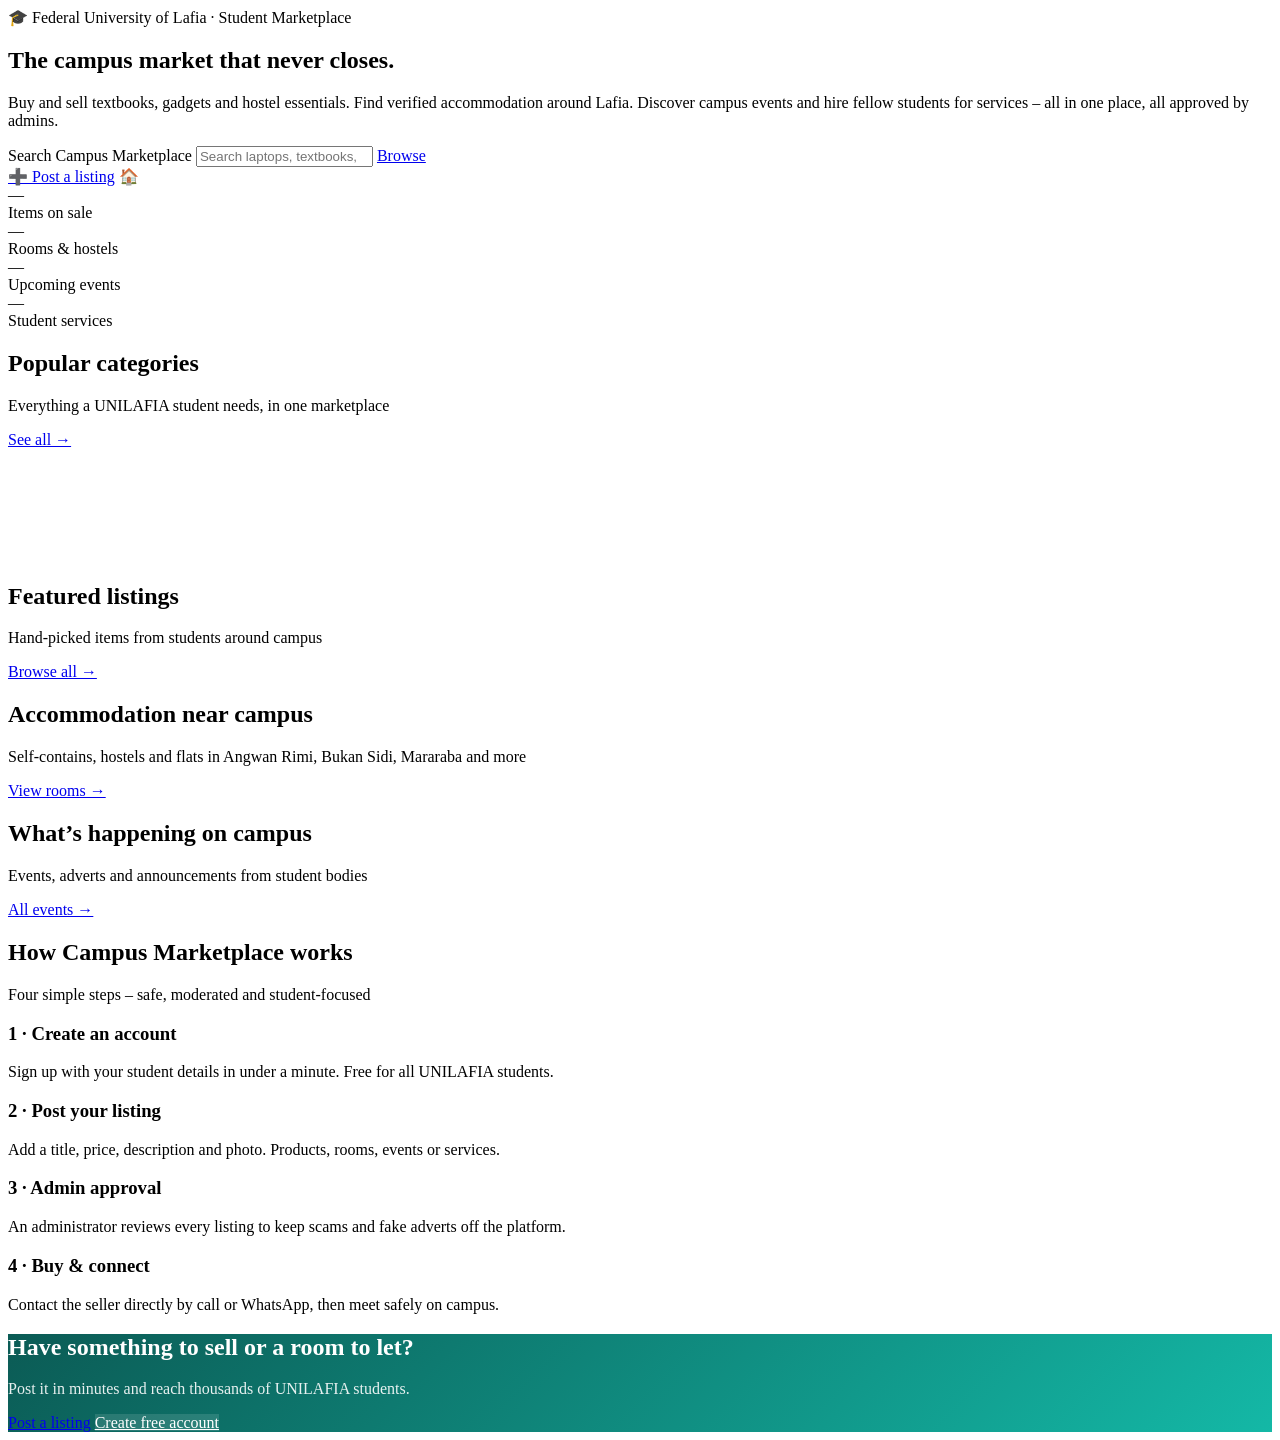
==== frontend/index.html @ 2aaa7692 "feat(frontend): landing page and every marketplace page - index.html: hero with live counters, searc" ====
<!DOCTYPE html>
<html lang="en">
<head>
  <meta charset="UTF-8">
  <meta name="viewport" content="width=device-width, initial-scale=1.0">
  <meta name="theme-color" content="#0f766e">
  <meta name="description" content="Campus Marketplace – the student-to-student marketplace for Federal University of Lafia. Buy and sell items, find accommodation, discover campus events and hire student services.">
  <title>Campus Marketplace · Federal University of Lafia</title>

  <link rel="icon" type="image/svg+xml" href="assets/images/logo.svg">
  <link rel="stylesheet" href="css/style.css">
  <link rel="stylesheet" href="css/responsive.css">
</head>
<body data-page="landing">

  <!-- Shared header injected by ui.js -->
  <header id="site-header"></header>

  <main>
    <!-- ============================ HERO ============================ -->
    <section class="hero">
      <div class="container">
        <span class="hero-badge">🎓 Federal University of Lafia · Student Marketplace</span>
        <h1>The campus market that never closes.</h1>
        <p class="lead">
          Buy and sell textbooks, gadgets and hostel essentials. Find verified accommodation
          around Lafia. Discover campus events and hire fellow students for services –
          all in one place, all approved by admins.
        </p>

        <div class="search-wrap" style="position:relative;max-width:620px">
          <form class="search-bar" role="search" onsubmit="return false;">
            <label class="sr-only" for="hero-search">Search Campus Marketplace</label>
            <input id="hero-search" type="search" autocomplete="off"
                   placeholder="Search laptops, textbooks, rooms, services…">
            <a class="btn btn-primary" href="pages/home.html">Browse</a>
          </form>
          <div id="hero-suggestions" class="suggestions hidden" role="listbox"></div>
        </div>

        <div class="hero-actions">
          <a class="btn btn-accent btn-lg" href="pages/post-listing.html">➕ Post a listing</a>
          <a class="btn btn-outline btn-lg" style="background:rgba(255,255,255,.12);color:#fff;border-color:rgba(255,255,255,.4)"
             href="pages/accommodation.html">🏠 Find accommodation</a>
        </div>

        <div class="hero-stats">
          <div class="hero-stat">
            <div class="value" id="stat-products">—</div>
            <div class="label">Items on sale</div>
          </div>
          <div class="hero-stat">
            <div class="value" id="stat-accommodation">—</div>
            <div class="label">Rooms & hostels</div>
          </div>
          <div class="hero-stat">
            <div class="value" id="stat-events">—</div>
            <div class="label">Upcoming events</div>
          </div>
          <div class="hero-stat">
            <div class="value" id="stat-services">—</div>
            <div class="label">Student services</div>
          </div>
        </div>
      </div>
    </section>

    <!-- ====================== CATEGORY STRIP ======================== -->
    <section class="section" style="padding-bottom:0">
      <div class="container">
        <div class="section-head">
          <div>
            <h2>Popular categories</h2>
            <p>Everything a UNILAFIA student needs, in one marketplace</p>
          </div>
          <a class="btn btn-outline btn-sm" href="pages/home.html">See all →</a>
        </div>
        <div class="chip-row" id="category-strip">
          <div class="skeleton" style="height:38px;width:120px"></div>
          <div class="skeleton" style="height:38px;width:120px"></div>
          <div class="skeleton" style="height:38px;width:120px"></div>
        </div>
      </div>
    </section>

    <!-- ======================== FEATURED =========================== -->
    <section class="section" id="featured">
      <div class="container">
        <div class="section-head">
          <div>
            <h2>Featured listings</h2>
            <p>Hand-picked items from students around campus</p>
          </div>
          <a class="btn btn-outline btn-sm" href="pages/home.html">Browse all →</a>
        </div>
        <div class="grid grid-cards" id="featured-grid">
          <div class="skeleton skeleton-card"></div>
          <div class="skeleton skeleton-card"></div>
          <div class="skeleton skeleton-card"></div>
          <div class="skeleton skeleton-card"></div>
        </div>
      </div>
    </section>

    <!-- ===================== ACCOMMODATION ========================= -->
    <section class="section" style="background:#fff;border-block:1px solid var(--line)">
      <div class="container">
        <div class="section-head">
          <div>
            <h2>Accommodation near campus</h2>
            <p>Self-contains, hostels and flats in Angwan Rimi, Bukan Sidi, Mararaba and more</p>
          </div>
          <a class="btn btn-outline btn-sm" href="pages/accommodation.html">View rooms →</a>
        </div>
        <div class="grid grid-cards" id="rooms-grid">
          <div class="skeleton skeleton-card"></div>
          <div class="skeleton skeleton-card"></div>
          <div class="skeleton skeleton-card"></div>
        </div>
      </div>
    </section>

    <!-- ========================= EVENTS ============================ -->
    <section class="section">
      <div class="container">
        <div class="section-head">
          <div>
            <h2>What&rsquo;s happening on campus</h2>
            <p>Events, adverts and announcements from student bodies</p>
          </div>
          <a class="btn btn-outline btn-sm" href="pages/events.html">All events →</a>
        </div>
        <div class="grid grid-3" id="events-list">
          <div class="skeleton skeleton-card"></div>
          <div class="skeleton skeleton-card"></div>
          <div class="skeleton skeleton-card"></div>
        </div>
      </div>
    </section>

    <!-- ========================= HOW IT WORKS ====================== -->
    <section class="section" style="background:#fff;border-block:1px solid var(--line)">
      <div class="container">
        <div class="section-head">
          <div>
            <h2>How Campus Marketplace works</h2>
            <p>Four simple steps – safe, moderated and student-focused</p>
          </div>
        </div>
        <div class="grid grid-4">
          <div class="card card-pad">
            <h3>1 · Create an account</h3>
            <p class="text-muted mb-0">Sign up with your student details in under a minute. Free for all UNILAFIA students.</p>
          </div>
          <div class="card card-pad">
            <h3>2 · Post your listing</h3>
            <p class="text-muted mb-0">Add a title, price, description and photo. Products, rooms, events or services.</p>
          </div>
          <div class="card card-pad">
            <h3>3 · Admin approval</h3>
            <p class="text-muted mb-0">An administrator reviews every listing to keep scams and fake adverts off the platform.</p>
          </div>
          <div class="card card-pad">
            <h3>4 · Buy &amp; connect</h3>
            <p class="text-muted mb-0">Contact the seller directly by call or WhatsApp, then meet safely on campus.</p>
          </div>
        </div>
      </div>
    </section>

    <!-- ========================= CTA BANNER ======================== -->
    <section class="section">
      <div class="container">
        <div class="card card-pad" style="background:linear-gradient(135deg,#0b5b55,#14b8a6);color:#fff;border:none">
          <div class="flex-between wrap">
            <div>
              <h2 style="color:#fff">Have something to sell or a room to let?</h2>
              <p class="mb-0" style="color:rgba(255,255,255,.9)">
                Post it in minutes and reach thousands of UNILAFIA students.
              </p>
            </div>
            <div class="flex gap-1 wrap mt-2">
              <a class="btn btn-accent" href="pages/post-listing.html">Post a listing</a>
              <a class="btn btn-outline" style="background:rgba(255,255,255,.12);color:#fff;border-color:rgba(255,255,255,.4)"
                 href="pages/signup.html">Create free account</a>
            </div>
          </div>
        </div>
      </div>
    </section>
  </main>

  <!-- Shared footer injected by ui.js -->
  <footer id="site-footer"></footer>

  <!-- Shared bottom navigation (mobile) injected by ui.js -->
  <nav id="bottom-nav" aria-label="Mobile navigation"></nav>

  <!-- Scripts: order matters (api → ui → auth → marketplace) -->
  <script src="js/api.js"></script>
  <script src="js/ui.js"></script>
  <script src="js/auth.js"></script>
  <script src="js/marketplace.js"></script>
</body>
</html>
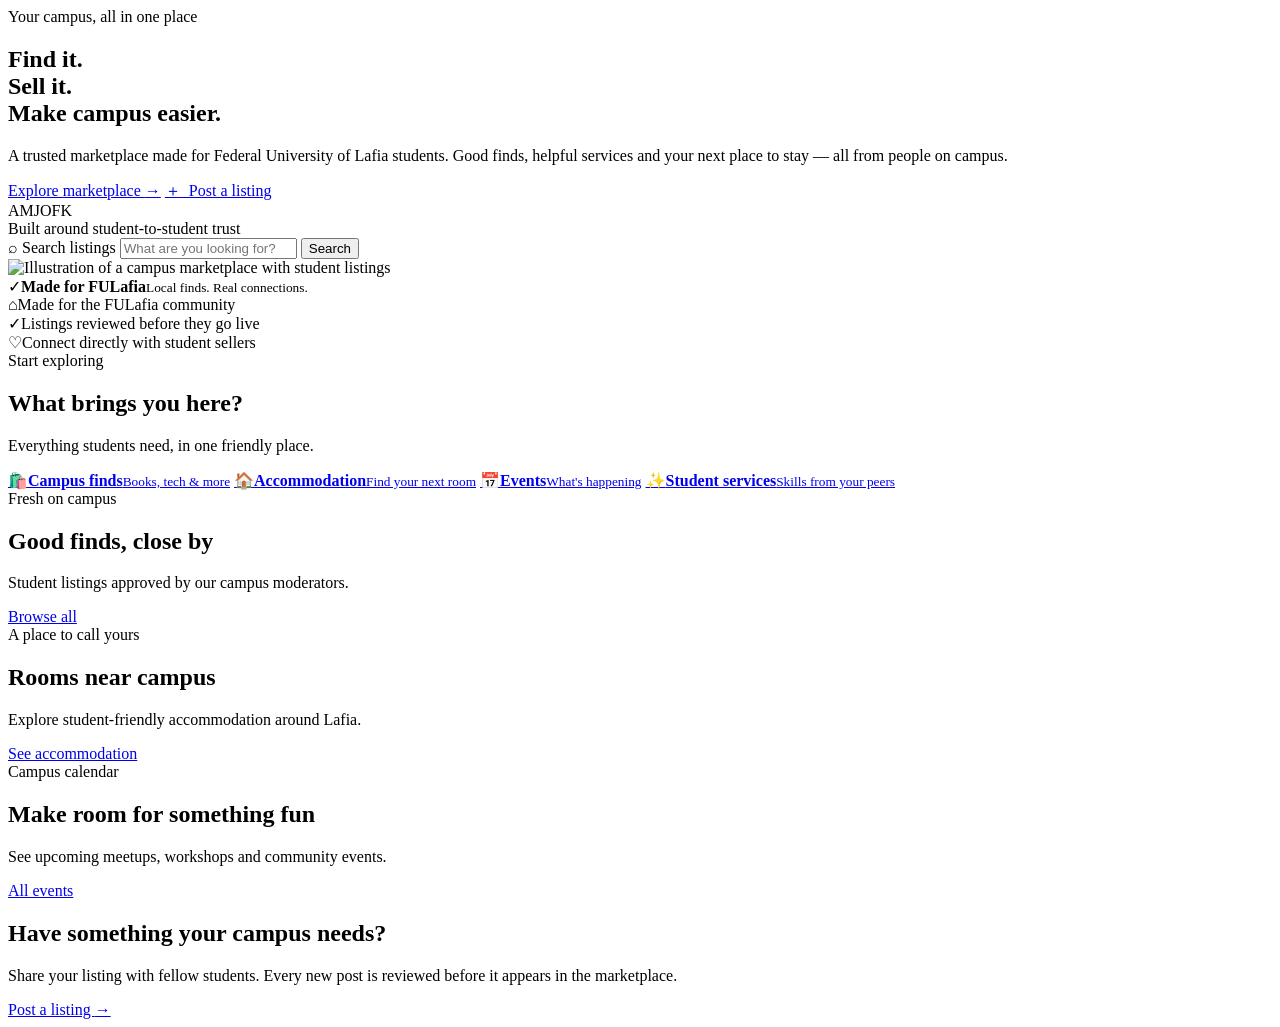
==== commit b755d5da: "Build complete Campus Marketplace platform Co-authored-by: arena-agent <297053741+arena-agent@users." ====
--- a/frontend/index.html
+++ b/frontend/index.html
@@ -1,205 +1,109 @@
-<!DOCTYPE html>
+<!doctype html>
 <html lang="en">
 <head>
-  <meta charset="UTF-8">
-  <meta name="viewport" content="width=device-width, initial-scale=1.0">
-  <meta name="theme-color" content="#0f766e">
-  <meta name="description" content="Campus Marketplace – the student-to-student marketplace for Federal University of Lafia. Buy and sell items, find accommodation, discover campus events and hire student services.">
-  <title>Campus Marketplace · Federal University of Lafia</title>
-
-  <link rel="icon" type="image/svg+xml" href="assets/images/logo.svg">
-  <link rel="stylesheet" href="css/style.css">
-  <link rel="stylesheet" href="css/responsive.css">
+  <meta charset="utf-8">
+  <meta name="viewport" content="width=device-width, initial-scale=1">
+  <meta name="description" content="Buy, sell, find a room and discover campus life with the Federal University of Lafia student marketplace.">
+  <meta name="api-base" content="/api">
+  <meta name="theme-color" content="#176c57">
+  <title>Campus Marketplace — made for FULafia</title>
+  <link rel="icon" type="image/svg+xml" href="/assets/images/campus-logo.svg">
+  <link rel="stylesheet" href="/css/style.css">
+  <link rel="stylesheet" href="/css/responsive.css">
+  <script src="/js/api.js" defer></script>
+  <script src="/js/marketplace.js" defer></script>
+  <script src="/js/auth.js" defer></script>
+  <script src="/js/admin.js" defer></script>
 </head>
-<body data-page="landing">
-
-  <!-- Shared header injected by ui.js -->
-  <header id="site-header"></header>
-
+<body data-page="home">
+  <div id="site-header"></div>
   <main>
-    <!-- ============================ HERO ============================ -->
     <section class="hero">
-      <div class="container">
-        <span class="hero-badge">🎓 Federal University of Lafia · Student Marketplace</span>
-        <h1>The campus market that never closes.</h1>
-        <p class="lead">
-          Buy and sell textbooks, gadgets and hostel essentials. Find verified accommodation
-          around Lafia. Discover campus events and hire fellow students for services –
-          all in one place, all approved by admins.
-        </p>
-
-        <div class="search-wrap" style="position:relative;max-width:620px">
-          <form class="search-bar" role="search" onsubmit="return false;">
-            <label class="sr-only" for="hero-search">Search Campus Marketplace</label>
-            <input id="hero-search" type="search" autocomplete="off"
-                   placeholder="Search laptops, textbooks, rooms, services…">
-            <a class="btn btn-primary" href="pages/home.html">Browse</a>
+      <div class="container hero-grid">
+        <div class="hero-copy">
+          <span class="eyebrow">Your campus, all in one place</span>
+          <h1 class="display-title">Find it.<br>Sell it.<br><span class="accent">Make campus easier.</span></h1>
+          <p class="lead">A trusted marketplace made for Federal University of Lafia students. Good finds, helpful services and your next place to stay — all from people on campus.</p>
+          <div class="hero-actions">
+            <a class="btn btn-primary btn-large" href="/pages/home.html">Explore marketplace <span aria-hidden="true">→</span></a>
+            <a class="btn btn-secondary btn-large" href="/pages/post-listing.html">＋&nbsp; Post a listing</a>
+          </div>
+          <div class="hero-proof">
+            <div class="avatar-stack" aria-hidden="true"><span>AM</span><span>JO</span><span>FK</span></div>
+            <span>Built around student-to-student trust</span>
+          </div>
+          <form class="hero-search-wrap hero-search" id="home-search-form" role="search">
+            <span class="search-icon" aria-hidden="true">⌕</span>
+            <label class="visually-hidden" for="home-search">Search listings</label>
+            <input id="home-search" name="q" type="search" placeholder="What are you looking for?" autocomplete="off">
+            <button class="btn btn-primary" type="submit">Search</button>
           </form>
-          <div id="hero-suggestions" class="suggestions hidden" role="listbox"></div>
         </div>
-
-        <div class="hero-actions">
-          <a class="btn btn-accent btn-lg" href="pages/post-listing.html">➕ Post a listing</a>
-          <a class="btn btn-outline btn-lg" style="background:rgba(255,255,255,.12);color:#fff;border-color:rgba(255,255,255,.4)"
-             href="pages/accommodation.html">🏠 Find accommodation</a>
-        </div>
-
-        <div class="hero-stats">
-          <div class="hero-stat">
-            <div class="value" id="stat-products">—</div>
-            <div class="label">Items on sale</div>
-          </div>
-          <div class="hero-stat">
-            <div class="value" id="stat-accommodation">—</div>
-            <div class="label">Rooms & hostels</div>
-          </div>
-          <div class="hero-stat">
-            <div class="value" id="stat-events">—</div>
-            <div class="label">Upcoming events</div>
-          </div>
-          <div class="hero-stat">
-            <div class="value" id="stat-services">—</div>
-            <div class="label">Student services</div>
-          </div>
+        <div class="hero-art">
+          <img src="/assets/images/campus-hero.svg" alt="Illustration of a campus marketplace with student listings">
+          <div class="hero-note"><span class="hero-note-icon" aria-hidden="true">✓</span><span><strong>Made for FULafia</strong><small>Local finds. Real connections.</small></span></div>
         </div>
       </div>
     </section>
 
-    <!-- ====================== CATEGORY STRIP ======================== -->
-    <section class="section" style="padding-bottom:0">
+    <div class="container trust-strip" aria-label="Marketplace benefits">
+      <div class="trust-item"><span class="trust-icon" aria-hidden="true">⌂</span><span>Made for the FULafia community</span></div>
+      <div class="trust-item"><span class="trust-icon" aria-hidden="true">✓</span><span>Listings reviewed before they go live</span></div>
+      <div class="trust-item"><span class="trust-icon" aria-hidden="true">♡</span><span>Connect directly with student sellers</span></div>
+    </div>
+
+    <section class="section">
       <div class="container">
-        <div class="section-head">
-          <div>
-            <h2>Popular categories</h2>
-            <p>Everything a UNILAFIA student needs, in one marketplace</p>
-          </div>
-          <a class="btn btn-outline btn-sm" href="pages/home.html">See all →</a>
+        <div class="section-heading">
+          <div><span class="eyebrow">Start exploring</span><h2>What brings you here?</h2><p>Everything students need, in one friendly place.</p></div>
         </div>
-        <div class="chip-row" id="category-strip">
-          <div class="skeleton" style="height:38px;width:120px"></div>
-          <div class="skeleton" style="height:38px;width:120px"></div>
-          <div class="skeleton" style="height:38px;width:120px"></div>
+        <div class="category-grid">
+          <a class="category-card" href="/pages/home.html"><span class="category-icon" aria-hidden="true">🛍️</span><span><strong>Campus finds</strong><small>Books, tech & more</small></span></a>
+          <a class="category-card" href="/pages/accommodation.html"><span class="category-icon" aria-hidden="true">🏠</span><span><strong>Accommodation</strong><small>Find your next room</small></span></a>
+          <a class="category-card" href="/pages/events.html"><span class="category-icon" aria-hidden="true">📅</span><span><strong>Events</strong><small>What's happening</small></span></a>
+          <a class="category-card" href="/pages/services.html"><span class="category-icon" aria-hidden="true">✨</span><span><strong>Student services</strong><small>Skills from your peers</small></span></a>
         </div>
       </div>
     </section>
 
-    <!-- ======================== FEATURED =========================== -->
-    <section class="section" id="featured">
+    <section class="section section--soft">
       <div class="container">
-        <div class="section-head">
-          <div>
-            <h2>Featured listings</h2>
-            <p>Hand-picked items from students around campus</p>
-          </div>
-          <a class="btn btn-outline btn-sm" href="pages/home.html">Browse all →</a>
+        <div class="section-heading">
+          <div><span class="eyebrow">Fresh on campus</span><h2>Good finds, close by</h2><p>Student listings approved by our campus moderators.</p></div>
+          <a class="text-link" href="/pages/home.html">Browse all</a>
         </div>
-        <div class="grid grid-cards" id="featured-grid">
-          <div class="skeleton skeleton-card"></div>
-          <div class="skeleton skeleton-card"></div>
-          <div class="skeleton skeleton-card"></div>
-          <div class="skeleton skeleton-card"></div>
-        </div>
+        <div class="card-grid" data-product-grid data-product-limit="4" aria-live="polite"><div class="skeleton"></div><div class="skeleton"></div><div class="skeleton"></div><div class="skeleton"></div></div>
       </div>
     </section>
 
-    <!-- ===================== ACCOMMODATION ========================= -->
-    <section class="section" style="background:#fff;border-block:1px solid var(--line)">
+    <section class="section">
       <div class="container">
-        <div class="section-head">
-          <div>
-            <h2>Accommodation near campus</h2>
-            <p>Self-contains, hostels and flats in Angwan Rimi, Bukan Sidi, Mararaba and more</p>
-          </div>
-          <a class="btn btn-outline btn-sm" href="pages/accommodation.html">View rooms →</a>
+        <div class="section-heading">
+          <div><span class="eyebrow">A place to call yours</span><h2>Rooms near campus</h2><p>Explore student-friendly accommodation around Lafia.</p></div>
+          <a class="text-link" href="/pages/accommodation.html">See accommodation</a>
         </div>
-        <div class="grid grid-cards" id="rooms-grid">
-          <div class="skeleton skeleton-card"></div>
-          <div class="skeleton skeleton-card"></div>
-          <div class="skeleton skeleton-card"></div>
-        </div>
+        <div class="card-grid card-grid--three" data-accommodation-grid data-limit="3" aria-live="polite"><div class="skeleton"></div><div class="skeleton"></div><div class="skeleton"></div></div>
       </div>
     </section>
 
-    <!-- ========================= EVENTS ============================ -->
-    <section class="section">
+    <section class="section section--leaf">
       <div class="container">
-        <div class="section-head">
-          <div>
-            <h2>What&rsquo;s happening on campus</h2>
-            <p>Events, adverts and announcements from student bodies</p>
-          </div>
-          <a class="btn btn-outline btn-sm" href="pages/events.html">All events →</a>
+        <div class="section-heading">
+          <div><span class="eyebrow">Campus calendar</span><h2>Make room for something fun</h2><p>See upcoming meetups, workshops and community events.</p></div>
+          <a class="text-link" href="/pages/events.html">All events</a>
         </div>
-        <div class="grid grid-3" id="events-list">
-          <div class="skeleton skeleton-card"></div>
-          <div class="skeleton skeleton-card"></div>
-          <div class="skeleton skeleton-card"></div>
-        </div>
+        <div class="event-grid" data-event-grid data-limit="2" aria-live="polite"><div class="skeleton"></div><div class="skeleton"></div></div>
       </div>
     </section>
 
-    <!-- ========================= HOW IT WORKS ====================== -->
-    <section class="section" style="background:#fff;border-block:1px solid var(--line)">
-      <div class="container">
-        <div class="section-head">
-          <div>
-            <h2>How Campus Marketplace works</h2>
-            <p>Four simple steps – safe, moderated and student-focused</p>
-          </div>
-        </div>
-        <div class="grid grid-4">
-          <div class="card card-pad">
-            <h3>1 · Create an account</h3>
-            <p class="text-muted mb-0">Sign up with your student details in under a minute. Free for all UNILAFIA students.</p>
-          </div>
-          <div class="card card-pad">
-            <h3>2 · Post your listing</h3>
-            <p class="text-muted mb-0">Add a title, price, description and photo. Products, rooms, events or services.</p>
-          </div>
-          <div class="card card-pad">
-            <h3>3 · Admin approval</h3>
-            <p class="text-muted mb-0">An administrator reviews every listing to keep scams and fake adverts off the platform.</p>
-          </div>
-          <div class="card card-pad">
-            <h3>4 · Buy &amp; connect</h3>
-            <p class="text-muted mb-0">Contact the seller directly by call or WhatsApp, then meet safely on campus.</p>
-          </div>
-        </div>
-      </div>
-    </section>
-
-    <!-- ========================= CTA BANNER ======================== -->
     <section class="section">
-      <div class="container">
-        <div class="card card-pad" style="background:linear-gradient(135deg,#0b5b55,#14b8a6);color:#fff;border:none">
-          <div class="flex-between wrap">
-            <div>
-              <h2 style="color:#fff">Have something to sell or a room to let?</h2>
-              <p class="mb-0" style="color:rgba(255,255,255,.9)">
-                Post it in minutes and reach thousands of UNILAFIA students.
-              </p>
-            </div>
-            <div class="flex gap-1 wrap mt-2">
-              <a class="btn btn-accent" href="pages/post-listing.html">Post a listing</a>
-              <a class="btn btn-outline" style="background:rgba(255,255,255,.12);color:#fff;border-color:rgba(255,255,255,.4)"
-                 href="pages/signup.html">Create free account</a>
-            </div>
-          </div>
-        </div>
+      <div class="container cta-banner">
+        <div><h2>Have something your campus needs?</h2><p>Share your listing with fellow students. Every new post is reviewed before it appears in the marketplace.</p></div>
+        <a class="btn btn-large" href="/pages/post-listing.html">Post a listing <span aria-hidden="true">→</span></a>
       </div>
     </section>
   </main>
-
-  <!-- Shared footer injected by ui.js -->
-  <footer id="site-footer"></footer>
-
-  <!-- Shared bottom navigation (mobile) injected by ui.js -->
-  <nav id="bottom-nav" aria-label="Mobile navigation"></nav>
-
-  <!-- Scripts: order matters (api → ui → auth → marketplace) -->
-  <script src="js/api.js"></script>
-  <script src="js/ui.js"></script>
-  <script src="js/auth.js"></script>
-  <script src="js/marketplace.js"></script>
+  <div id="site-footer"></div>
+  <div class="toast-region" id="toast-region" aria-live="polite" aria-atomic="true"></div>
 </body>
 </html>
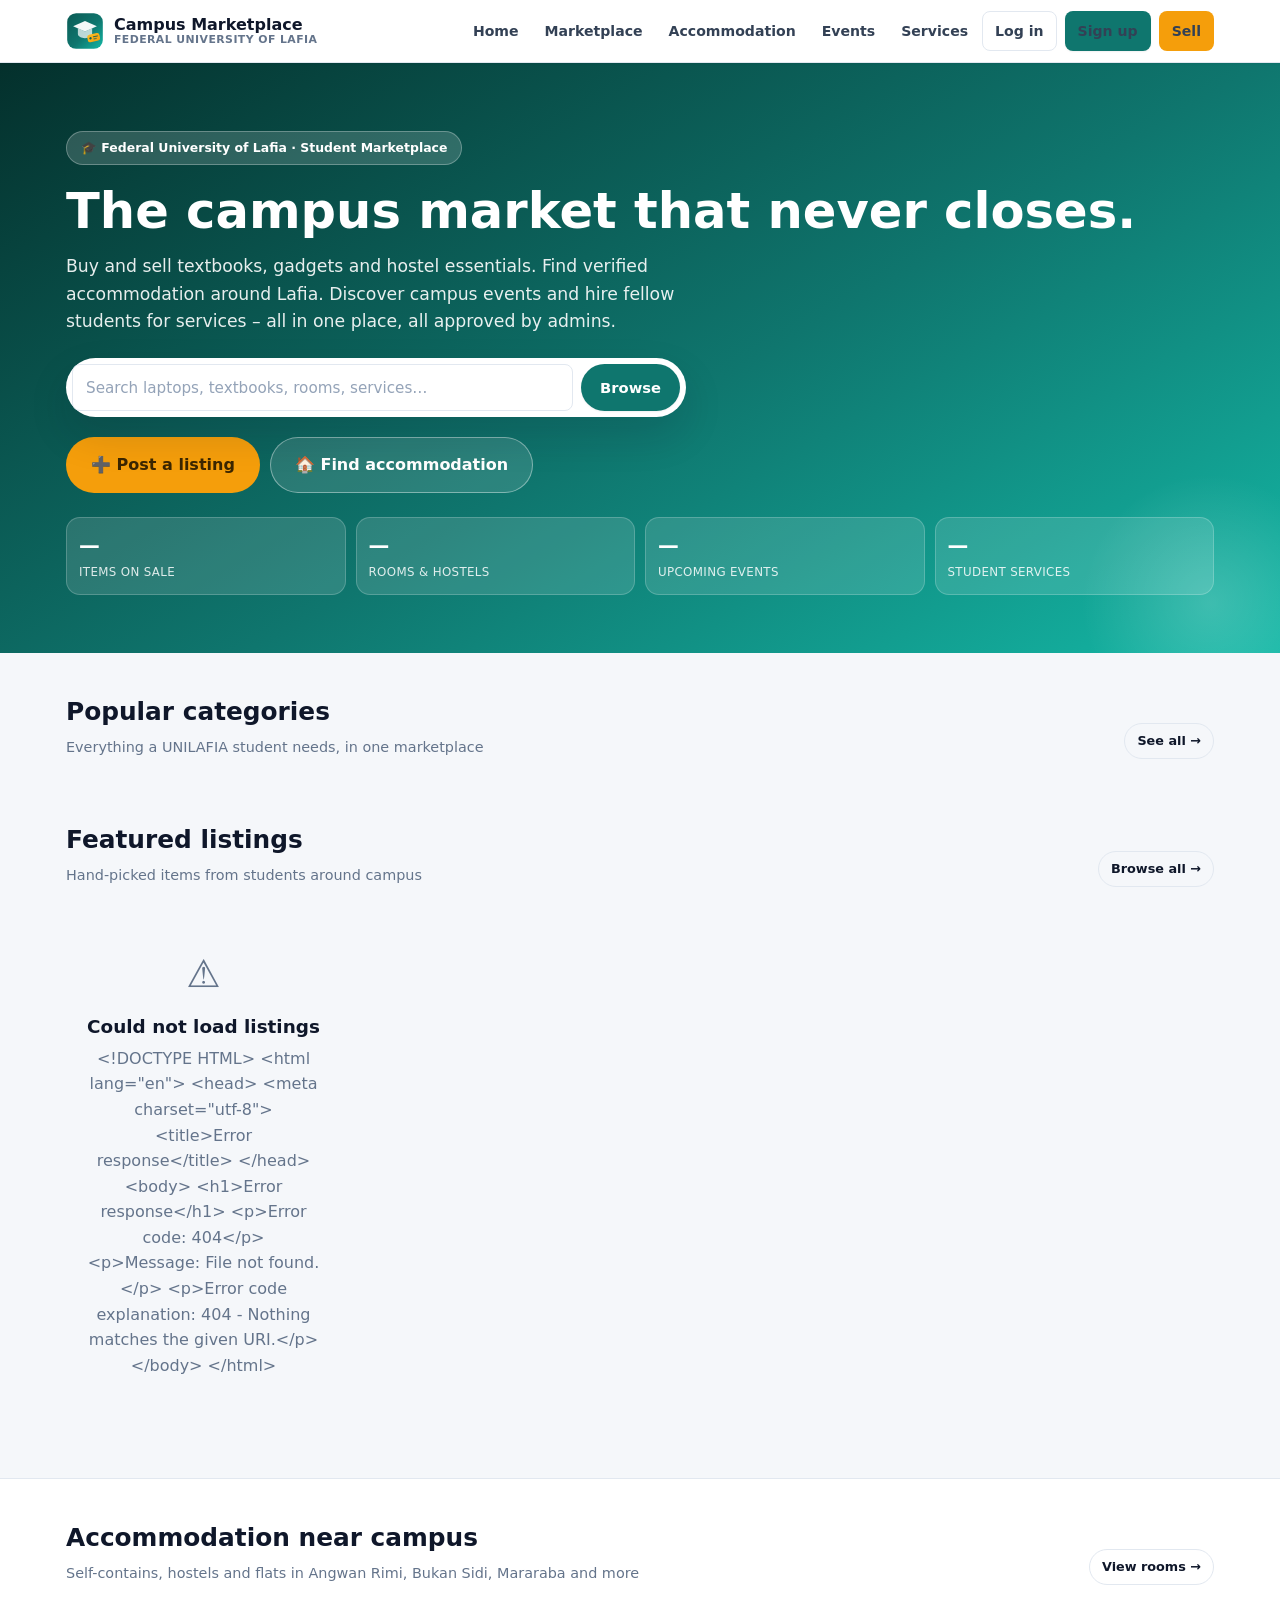
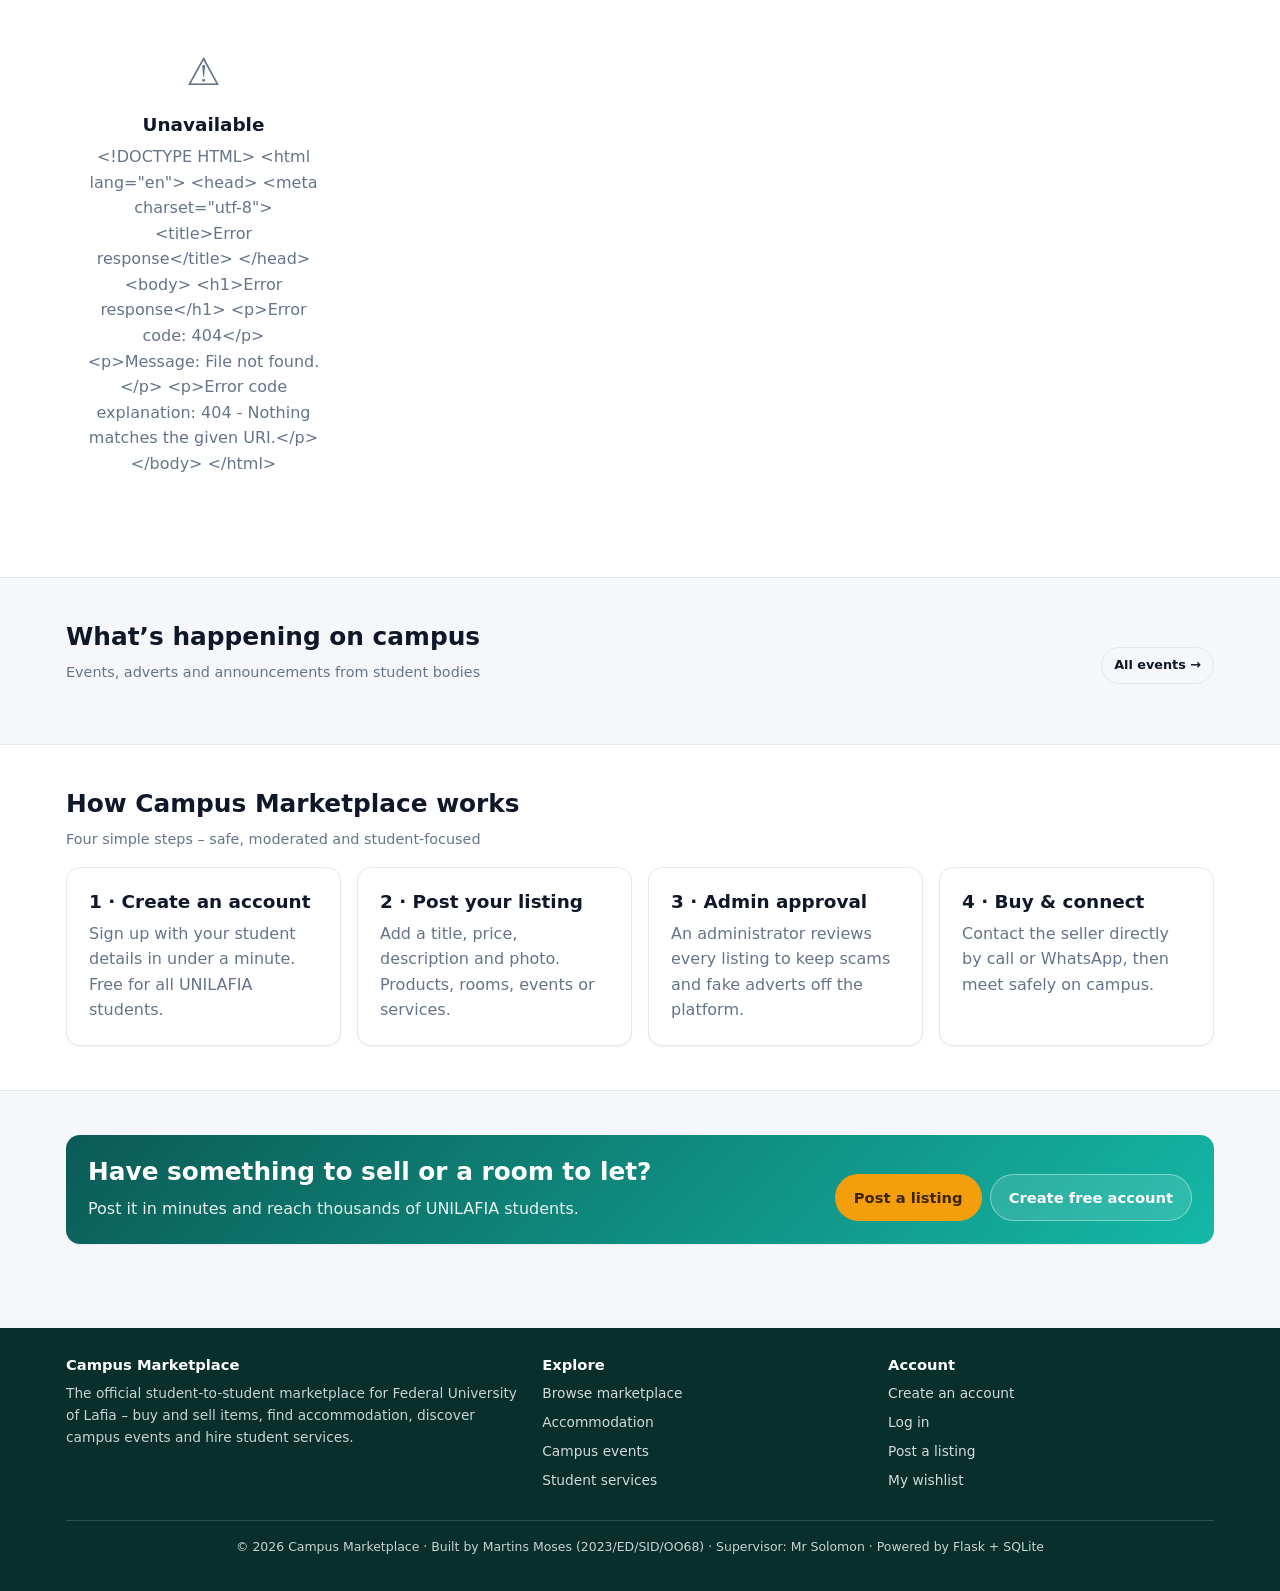
==== commit fbd4aa03: "Merge pull request #1 from martinssqeel-maker/arena/01a10725-campus-market-hub Campus Marketplace — " ====
--- a/frontend/index.html
+++ b/frontend/index.html
@@ -1,109 +1,205 @@
-<!doctype html>
+<!DOCTYPE html>
 <html lang="en">
 <head>
-  <meta charset="utf-8">
-  <meta name="viewport" content="width=device-width, initial-scale=1">
-  <meta name="description" content="Buy, sell, find a room and discover campus life with the Federal University of Lafia student marketplace.">
-  <meta name="api-base" content="/api">
-  <meta name="theme-color" content="#176c57">
-  <title>Campus Marketplace — made for FULafia</title>
-  <link rel="icon" type="image/svg+xml" href="/assets/images/campus-logo.svg">
-  <link rel="stylesheet" href="/css/style.css">
-  <link rel="stylesheet" href="/css/responsive.css">
-  <script src="/js/api.js" defer></script>
-  <script src="/js/marketplace.js" defer></script>
-  <script src="/js/auth.js" defer></script>
-  <script src="/js/admin.js" defer></script>
+  <meta charset="UTF-8">
+  <meta name="viewport" content="width=device-width, initial-scale=1.0">
+  <meta name="theme-color" content="#0f766e">
+  <meta name="description" content="Campus Marketplace – the student-to-student marketplace for Federal University of Lafia. Buy and sell items, find accommodation, discover campus events and hire student services.">
+  <title>Campus Marketplace · Federal University of Lafia</title>
+
+  <link rel="icon" type="image/svg+xml" href="assets/images/logo.svg">
+  <link rel="stylesheet" href="css/style.css">
+  <link rel="stylesheet" href="css/responsive.css">
 </head>
-<body data-page="home">
-  <div id="site-header"></div>
+<body data-page="landing">
+
+  <!-- Shared header injected by ui.js -->
+  <header id="site-header"></header>
+
   <main>
+    <!-- ============================ HERO ============================ -->
     <section class="hero">
-      <div class="container hero-grid">
-        <div class="hero-copy">
-          <span class="eyebrow">Your campus, all in one place</span>
-          <h1 class="display-title">Find it.<br>Sell it.<br><span class="accent">Make campus easier.</span></h1>
-          <p class="lead">A trusted marketplace made for Federal University of Lafia students. Good finds, helpful services and your next place to stay — all from people on campus.</p>
-          <div class="hero-actions">
-            <a class="btn btn-primary btn-large" href="/pages/home.html">Explore marketplace <span aria-hidden="true">→</span></a>
-            <a class="btn btn-secondary btn-large" href="/pages/post-listing.html">＋&nbsp; Post a listing</a>
-          </div>
-          <div class="hero-proof">
-            <div class="avatar-stack" aria-hidden="true"><span>AM</span><span>JO</span><span>FK</span></div>
-            <span>Built around student-to-student trust</span>
-          </div>
-          <form class="hero-search-wrap hero-search" id="home-search-form" role="search">
-            <span class="search-icon" aria-hidden="true">⌕</span>
-            <label class="visually-hidden" for="home-search">Search listings</label>
-            <input id="home-search" name="q" type="search" placeholder="What are you looking for?" autocomplete="off">
-            <button class="btn btn-primary" type="submit">Search</button>
+      <div class="container">
+        <span class="hero-badge">🎓 Federal University of Lafia · Student Marketplace</span>
+        <h1>The campus market that never closes.</h1>
+        <p class="lead">
+          Buy and sell textbooks, gadgets and hostel essentials. Find verified accommodation
+          around Lafia. Discover campus events and hire fellow students for services –
+          all in one place, all approved by admins.
+        </p>
+
+        <div class="search-wrap" style="position:relative;max-width:620px">
+          <form class="search-bar" role="search" onsubmit="return false;">
+            <label class="sr-only" for="hero-search">Search Campus Marketplace</label>
+            <input id="hero-search" type="search" autocomplete="off"
+                   placeholder="Search laptops, textbooks, rooms, services…">
+            <a class="btn btn-primary" href="pages/home.html">Browse</a>
           </form>
-        </div>
-        <div class="hero-art">
-          <img src="/assets/images/campus-hero.svg" alt="Illustration of a campus marketplace with student listings">
-          <div class="hero-note"><span class="hero-note-icon" aria-hidden="true">✓</span><span><strong>Made for FULafia</strong><small>Local finds. Real connections.</small></span></div>
-        </div>
-      </div>
-    </section>
-
-    <div class="container trust-strip" aria-label="Marketplace benefits">
-      <div class="trust-item"><span class="trust-icon" aria-hidden="true">⌂</span><span>Made for the FULafia community</span></div>
-      <div class="trust-item"><span class="trust-icon" aria-hidden="true">✓</span><span>Listings reviewed before they go live</span></div>
-      <div class="trust-item"><span class="trust-icon" aria-hidden="true">♡</span><span>Connect directly with student sellers</span></div>
-    </div>
-
+          <div id="hero-suggestions" class="suggestions hidden" role="listbox"></div>
+        </div>
+
+        <div class="hero-actions">
+          <a class="btn btn-accent btn-lg" href="pages/post-listing.html">➕ Post a listing</a>
+          <a class="btn btn-outline btn-lg" style="background:rgba(255,255,255,.12);color:#fff;border-color:rgba(255,255,255,.4)"
+             href="pages/accommodation.html">🏠 Find accommodation</a>
+        </div>
+
+        <div class="hero-stats">
+          <div class="hero-stat">
+            <div class="value" id="stat-products">—</div>
+            <div class="label">Items on sale</div>
+          </div>
+          <div class="hero-stat">
+            <div class="value" id="stat-accommodation">—</div>
+            <div class="label">Rooms & hostels</div>
+          </div>
+          <div class="hero-stat">
+            <div class="value" id="stat-events">—</div>
+            <div class="label">Upcoming events</div>
+          </div>
+          <div class="hero-stat">
+            <div class="value" id="stat-services">—</div>
+            <div class="label">Student services</div>
+          </div>
+        </div>
+      </div>
+    </section>
+
+    <!-- ====================== CATEGORY STRIP ======================== -->
+    <section class="section" style="padding-bottom:0">
+      <div class="container">
+        <div class="section-head">
+          <div>
+            <h2>Popular categories</h2>
+            <p>Everything a UNILAFIA student needs, in one marketplace</p>
+          </div>
+          <a class="btn btn-outline btn-sm" href="pages/home.html">See all →</a>
+        </div>
+        <div class="chip-row" id="category-strip">
+          <div class="skeleton" style="height:38px;width:120px"></div>
+          <div class="skeleton" style="height:38px;width:120px"></div>
+          <div class="skeleton" style="height:38px;width:120px"></div>
+        </div>
+      </div>
+    </section>
+
+    <!-- ======================== FEATURED =========================== -->
+    <section class="section" id="featured">
+      <div class="container">
+        <div class="section-head">
+          <div>
+            <h2>Featured listings</h2>
+            <p>Hand-picked items from students around campus</p>
+          </div>
+          <a class="btn btn-outline btn-sm" href="pages/home.html">Browse all →</a>
+        </div>
+        <div class="grid grid-cards" id="featured-grid">
+          <div class="skeleton skeleton-card"></div>
+          <div class="skeleton skeleton-card"></div>
+          <div class="skeleton skeleton-card"></div>
+          <div class="skeleton skeleton-card"></div>
+        </div>
+      </div>
+    </section>
+
+    <!-- ===================== ACCOMMODATION ========================= -->
+    <section class="section" style="background:#fff;border-block:1px solid var(--line)">
+      <div class="container">
+        <div class="section-head">
+          <div>
+            <h2>Accommodation near campus</h2>
+            <p>Self-contains, hostels and flats in Angwan Rimi, Bukan Sidi, Mararaba and more</p>
+          </div>
+          <a class="btn btn-outline btn-sm" href="pages/accommodation.html">View rooms →</a>
+        </div>
+        <div class="grid grid-cards" id="rooms-grid">
+          <div class="skeleton skeleton-card"></div>
+          <div class="skeleton skeleton-card"></div>
+          <div class="skeleton skeleton-card"></div>
+        </div>
+      </div>
+    </section>
+
+    <!-- ========================= EVENTS ============================ -->
     <section class="section">
       <div class="container">
-        <div class="section-heading">
-          <div><span class="eyebrow">Start exploring</span><h2>What brings you here?</h2><p>Everything students need, in one friendly place.</p></div>
-        </div>
-        <div class="category-grid">
-          <a class="category-card" href="/pages/home.html"><span class="category-icon" aria-hidden="true">🛍️</span><span><strong>Campus finds</strong><small>Books, tech & more</small></span></a>
-          <a class="category-card" href="/pages/accommodation.html"><span class="category-icon" aria-hidden="true">🏠</span><span><strong>Accommodation</strong><small>Find your next room</small></span></a>
-          <a class="category-card" href="/pages/events.html"><span class="category-icon" aria-hidden="true">📅</span><span><strong>Events</strong><small>What's happening</small></span></a>
-          <a class="category-card" href="/pages/services.html"><span class="category-icon" aria-hidden="true">✨</span><span><strong>Student services</strong><small>Skills from your peers</small></span></a>
-        </div>
-      </div>
-    </section>
-
-    <section class="section section--soft">
-      <div class="container">
-        <div class="section-heading">
-          <div><span class="eyebrow">Fresh on campus</span><h2>Good finds, close by</h2><p>Student listings approved by our campus moderators.</p></div>
-          <a class="text-link" href="/pages/home.html">Browse all</a>
-        </div>
-        <div class="card-grid" data-product-grid data-product-limit="4" aria-live="polite"><div class="skeleton"></div><div class="skeleton"></div><div class="skeleton"></div><div class="skeleton"></div></div>
-      </div>
-    </section>
-
+        <div class="section-head">
+          <div>
+            <h2>What&rsquo;s happening on campus</h2>
+            <p>Events, adverts and announcements from student bodies</p>
+          </div>
+          <a class="btn btn-outline btn-sm" href="pages/events.html">All events →</a>
+        </div>
+        <div class="grid grid-3" id="events-list">
+          <div class="skeleton skeleton-card"></div>
+          <div class="skeleton skeleton-card"></div>
+          <div class="skeleton skeleton-card"></div>
+        </div>
+      </div>
+    </section>
+
+    <!-- ========================= HOW IT WORKS ====================== -->
+    <section class="section" style="background:#fff;border-block:1px solid var(--line)">
+      <div class="container">
+        <div class="section-head">
+          <div>
+            <h2>How Campus Marketplace works</h2>
+            <p>Four simple steps – safe, moderated and student-focused</p>
+          </div>
+        </div>
+        <div class="grid grid-4">
+          <div class="card card-pad">
+            <h3>1 · Create an account</h3>
+            <p class="text-muted mb-0">Sign up with your student details in under a minute. Free for all UNILAFIA students.</p>
+          </div>
+          <div class="card card-pad">
+            <h3>2 · Post your listing</h3>
+            <p class="text-muted mb-0">Add a title, price, description and photo. Products, rooms, events or services.</p>
+          </div>
+          <div class="card card-pad">
+            <h3>3 · Admin approval</h3>
+            <p class="text-muted mb-0">An administrator reviews every listing to keep scams and fake adverts off the platform.</p>
+          </div>
+          <div class="card card-pad">
+            <h3>4 · Buy &amp; connect</h3>
+            <p class="text-muted mb-0">Contact the seller directly by call or WhatsApp, then meet safely on campus.</p>
+          </div>
+        </div>
+      </div>
+    </section>
+
+    <!-- ========================= CTA BANNER ======================== -->
     <section class="section">
       <div class="container">
-        <div class="section-heading">
-          <div><span class="eyebrow">A place to call yours</span><h2>Rooms near campus</h2><p>Explore student-friendly accommodation around Lafia.</p></div>
-          <a class="text-link" href="/pages/accommodation.html">See accommodation</a>
-        </div>
-        <div class="card-grid card-grid--three" data-accommodation-grid data-limit="3" aria-live="polite"><div class="skeleton"></div><div class="skeleton"></div><div class="skeleton"></div></div>
-      </div>
-    </section>
-
-    <section class="section section--leaf">
-      <div class="container">
-        <div class="section-heading">
-          <div><span class="eyebrow">Campus calendar</span><h2>Make room for something fun</h2><p>See upcoming meetups, workshops and community events.</p></div>
-          <a class="text-link" href="/pages/events.html">All events</a>
-        </div>
-        <div class="event-grid" data-event-grid data-limit="2" aria-live="polite"><div class="skeleton"></div><div class="skeleton"></div></div>
-      </div>
-    </section>
-
-    <section class="section">
-      <div class="container cta-banner">
-        <div><h2>Have something your campus needs?</h2><p>Share your listing with fellow students. Every new post is reviewed before it appears in the marketplace.</p></div>
-        <a class="btn btn-large" href="/pages/post-listing.html">Post a listing <span aria-hidden="true">→</span></a>
+        <div class="card card-pad" style="background:linear-gradient(135deg,#0b5b55,#14b8a6);color:#fff;border:none">
+          <div class="flex-between wrap">
+            <div>
+              <h2 style="color:#fff">Have something to sell or a room to let?</h2>
+              <p class="mb-0" style="color:rgba(255,255,255,.9)">
+                Post it in minutes and reach thousands of UNILAFIA students.
+              </p>
+            </div>
+            <div class="flex gap-1 wrap mt-2">
+              <a class="btn btn-accent" href="pages/post-listing.html">Post a listing</a>
+              <a class="btn btn-outline" style="background:rgba(255,255,255,.12);color:#fff;border-color:rgba(255,255,255,.4)"
+                 href="pages/signup.html">Create free account</a>
+            </div>
+          </div>
+        </div>
       </div>
     </section>
   </main>
-  <div id="site-footer"></div>
-  <div class="toast-region" id="toast-region" aria-live="polite" aria-atomic="true"></div>
+
+  <!-- Shared footer injected by ui.js -->
+  <footer id="site-footer"></footer>
+
+  <!-- Shared bottom navigation (mobile) injected by ui.js -->
+  <nav id="bottom-nav" aria-label="Mobile navigation"></nav>
+
+  <!-- Scripts: order matters (api → ui → auth → marketplace) -->
+  <script src="js/api.js"></script>
+  <script src="js/ui.js"></script>
+  <script src="js/auth.js"></script>
+  <script src="js/marketplace.js"></script>
 </body>
 </html>
--- a/frontend/css/style.css
+++ b/frontend/css/style.css
@@ -0,0 +1,755 @@
+/* ==========================================================================
+   Campus Marketplace – core stylesheet
+   Federal University of Lafia student marketplace
+   Mobile-first: base styles target small phones, responsive.css enhances
+   ========================================================================== */
+
+/* --------------------------------------------------------------------------
+   1. Design tokens
+   -------------------------------------------------------------------------- */
+:root {
+  /* Brand palette */
+  --brand: #0f766e;
+  --brand-dark: #0b5b55;
+  --brand-light: #ccfbf1;
+  --accent: #f59e0b;
+  --accent-dark: #b45309;
+  --danger: #dc2626;
+  --danger-light: #fee2e2;
+  --success: #16a34a;
+  --success-light: #dcfce7;
+  --warning: #d97706;
+  --warning-light: #fef3c7;
+
+  /* Neutrals */
+  --ink: #0f172a;
+  --body: #334155;
+  --muted: #64748b;
+  --line: #e2e8f0;
+  --surface: #ffffff;
+  --canvas: #f5f7fa;
+  --chip: #f1f5f9;
+
+  /* Shape & depth */
+  --radius-sm: 8px;
+  --radius: 14px;
+  --radius-lg: 22px;
+  --shadow-sm: 0 1px 2px rgba(15, 23, 42, .06);
+  --shadow: 0 6px 18px rgba(15, 23, 42, .08);
+  --shadow-lg: 0 18px 40px rgba(15, 23, 42, .14);
+
+  /* Layout */
+  --max-width: 1180px;
+  --header-height: 62px;
+
+  /* Type */
+  --font: "Segoe UI", system-ui, -apple-system, "Helvetica Neue", Roboto, Arial, sans-serif;
+  --transition: .2s ease;
+}
+
+/* --------------------------------------------------------------------------
+   2. Reset & base
+   -------------------------------------------------------------------------- */
+*,
+*::before,
+*::after { box-sizing: border-box; }
+
+html { -webkit-text-size-adjust: 100%; scroll-behavior: smooth; }
+
+body {
+  margin: 0;
+  font-family: var(--font);
+  font-size: 15px;
+  line-height: 1.6;
+  color: var(--body);
+  background: var(--canvas);
+  -webkit-font-smoothing: antialiased;
+  overflow-x: hidden;
+}
+
+img { max-width: 100%; display: block; }
+a { color: var(--brand); text-decoration: none; transition: color var(--transition); }
+a:hover { color: var(--brand-dark); }
+button { font-family: inherit; }
+
+h1, h2, h3, h4, h5 {
+  margin: 0 0 .5rem;
+  color: var(--ink);
+  font-weight: 700;
+  line-height: 1.25;
+}
+h1 { font-size: 1.8rem; }
+h2 { font-size: 1.4rem; }
+h3 { font-size: 1.15rem; }
+h4 { font-size: 1rem; }
+p { margin: 0 0 1rem; }
+small { font-size: .8rem; }
+
+:focus-visible {
+  outline: 3px solid rgba(15, 118, 110, .35);
+  outline-offset: 2px;
+  border-radius: 6px;
+}
+
+/* Utility helpers */
+.container { width: 100%; max-width: var(--max-width); margin-inline: auto; padding-inline: 16px; }
+.container-narrow { max-width: 760px; }
+.text-center { text-align: center; }
+.text-muted { color: var(--muted); }
+.text-danger { color: var(--danger); }
+.text-success { color: var(--success); }
+.mt-0 { margin-top: 0; } .mt-1 { margin-top: .5rem; } .mt-2 { margin-top: 1rem; }
+.mt-3 { margin-top: 1.5rem; } .mt-4 { margin-top: 2rem; }
+.mb-0 { margin-bottom: 0; } .mb-1 { margin-bottom: .5rem; } .mb-2 { margin-bottom: 1rem; }
+.mb-3 { margin-bottom: 1.5rem; }
+.hidden { display: none !important; }
+.sr-only {
+  position: absolute; width: 1px; height: 1px; padding: 0; margin: -1px;
+  overflow: hidden; clip: rect(0, 0, 0, 0); white-space: nowrap; border: 0;
+}
+.flex { display: flex; }
+.flex-between { display: flex; align-items: center; justify-content: space-between; gap: 12px; }
+.flex-center { display: flex; align-items: center; justify-content: center; }
+.gap-1 { gap: .5rem; } .gap-2 { gap: 1rem; }
+.wrap { flex-wrap: wrap; }
+
+/* --------------------------------------------------------------------------
+   3. Header & navigation
+   -------------------------------------------------------------------------- */
+.site-header {
+  position: sticky;
+  top: 0;
+  z-index: 200;
+  background: var(--surface);
+  border-bottom: 1px solid var(--line);
+  box-shadow: var(--shadow-sm);
+}
+
+.header-inner {
+  display: flex;
+  align-items: center;
+  justify-content: space-between;
+  gap: 12px;
+  min-height: var(--header-height);
+}
+
+.brand { display: flex; align-items: center; gap: 10px; color: var(--ink); font-weight: 800; }
+.brand:hover { color: var(--ink); }
+.brand img { width: 38px; height: 38px; border-radius: 10px; }
+.brand-text { display: flex; flex-direction: column; line-height: 1.1; }
+.brand-text small { color: var(--muted); font-weight: 600; font-size: .68rem; letter-spacing: .04em; text-transform: uppercase; }
+
+.nav-toggle {
+  display: inline-flex;
+  flex-direction: column;
+  justify-content: center;
+  gap: 5px;
+  width: 44px; height: 42px;
+  padding: 10px;
+  background: var(--chip);
+  border: 1px solid var(--line);
+  border-radius: var(--radius-sm);
+  cursor: pointer;
+}
+.nav-toggle span { display: block; height: 2px; background: var(--ink); border-radius: 2px; }
+
+.main-nav {
+  display: none;
+  flex-direction: column;
+  gap: 4px;
+  padding: 10px 0 16px;
+  border-top: 1px solid var(--line);
+}
+.main-nav.open { display: flex; }
+.main-nav a {
+  padding: 10px 12px;
+  border-radius: var(--radius-sm);
+  color: var(--body);
+  font-weight: 600;
+}
+.main-nav a:hover { background: var(--chip); color: var(--ink); }
+.main-nav a.active { background: var(--brand-light); color: var(--brand-dark); }
+
+.nav-actions { display: flex; align-items: center; gap: 8px; margin-top: 8px; }
+
+.user-chip {
+  display: inline-flex;
+  align-items: center;
+  gap: 8px;
+  padding: 6px 10px;
+  background: var(--chip);
+  border-radius: 999px;
+  font-weight: 600;
+  color: var(--ink);
+  font-size: .85rem;
+}
+.user-chip .avatar {
+  width: 28px; height: 28px;
+  border-radius: 50%;
+  background: var(--brand);
+  color: #fff;
+  display: inline-flex; align-items: center; justify-content: center;
+  font-size: .8rem; font-weight: 700;
+}
+
+/* Mobile bottom navigation */
+.bottom-nav {
+  position: fixed;
+  bottom: 0; left: 0; right: 0;
+  z-index: 190;
+  display: grid;
+  grid-template-columns: repeat(5, 1fr);
+  background: var(--surface);
+  border-top: 1px solid var(--line);
+  box-shadow: 0 -4px 14px rgba(15, 23, 42, .06);
+}
+.bottom-nav a {
+  padding: 9px 4px 11px;
+  text-align: center;
+  font-size: .68rem;
+  font-weight: 600;
+  color: var(--muted);
+  display: flex; flex-direction: column; align-items: center; gap: 3px;
+}
+.bottom-nav a.active { color: var(--brand); }
+.bottom-nav .icon { font-size: 1.15rem; line-height: 1; }
+
+/* --------------------------------------------------------------------------
+   4. Buttons, badges, chips
+   -------------------------------------------------------------------------- */
+.btn {
+  display: inline-flex;
+  align-items: center;
+  justify-content: center;
+  gap: 8px;
+  padding: 11px 18px;
+  border: 1px solid transparent;
+  border-radius: 999px;
+  font-size: .92rem;
+  font-weight: 700;
+  cursor: pointer;
+  transition: transform var(--transition), box-shadow var(--transition), background var(--transition);
+  white-space: nowrap;
+  text-align: center;
+}
+.btn:active { transform: translateY(1px); }
+.btn-primary { background: var(--brand); color: #fff; box-shadow: var(--shadow-sm); }
+.btn-primary:hover { background: var(--brand-dark); color: #fff; }
+.btn-accent { background: var(--accent); color: #3b2600; }
+.btn-accent:hover { background: var(--accent-dark); color: #fff; }
+.btn-outline { background: transparent; border-color: var(--line); color: var(--ink); }
+.btn-outline:hover { background: var(--chip); color: var(--ink); }
+.btn-danger { background: var(--danger); color: #fff; }
+.btn-danger:hover { background: #b91c1c; color: #fff; }
+.btn-success { background: var(--success); color: #fff; }
+.btn-success:hover { background: #15803d; color: #fff; }
+.btn-ghost { background: transparent; color: var(--brand); padding: 8px 10px; }
+.btn-ghost:hover { background: var(--chip); }
+.btn-block { width: 100%; }
+.btn-sm { padding: 7px 12px; font-size: .8rem; }
+.btn-lg { padding: 14px 24px; font-size: 1rem; }
+.btn:disabled, .btn[disabled] { opacity: .55; cursor: not-allowed; transform: none; }
+
+.badge {
+  display: inline-flex;
+  align-items: center;
+  gap: 5px;
+  padding: 3px 10px;
+  border-radius: 999px;
+  font-size: .7rem;
+  font-weight: 700;
+  text-transform: uppercase;
+  letter-spacing: .04em;
+  background: var(--chip);
+  color: var(--muted);
+}
+.badge-published, .badge-approved { background: var(--success-light); color: #166534; }
+.badge-pending { background: var(--warning-light); color: #92400e; }
+.badge-rejected, .badge-flagged { background: var(--danger-light); color: #991b1b; }
+.badge-sold, .badge-archived { background: #e2e8f0; color: #334155; }
+.badge-verified { background: #dbeafe; color: #1d4ed8; }
+.badge-featured { background: #fef3c7; color: #92400e; }
+.badge-admin { background: #ede9fe; color: #5b21b6; }
+
+.chip {
+  display: inline-flex;
+  align-items: center;
+  gap: 6px;
+  padding: 7px 14px;
+  border: 1px solid var(--line);
+  background: var(--surface);
+  border-radius: 999px;
+  font-size: .82rem;
+  font-weight: 600;
+  color: var(--body);
+  cursor: pointer;
+  transition: all var(--transition);
+}
+.chip:hover { border-color: var(--brand); color: var(--brand-dark); }
+.chip.active { background: var(--brand); border-color: var(--brand); color: #fff; }
+.chip-row { display: flex; gap: 8px; overflow-x: auto; padding-bottom: 6px; scrollbar-width: none; }
+.chip-row::-webkit-scrollbar { display: none; }
+
+/* --------------------------------------------------------------------------
+   5. Cards, grids & sections
+   -------------------------------------------------------------------------- */
+.section { padding: 28px 0; }
+.section-head { display: flex; align-items: flex-end; justify-content: space-between; gap: 12px; margin-bottom: 16px; }
+.section-head p { margin: 0; color: var(--muted); font-size: .9rem; }
+
+.card {
+  background: var(--surface);
+  border: 1px solid var(--line);
+  border-radius: var(--radius);
+  box-shadow: var(--shadow-sm);
+  overflow: hidden;
+}
+.card-pad { padding: 18px; }
+.card-head { padding: 16px 18px; border-bottom: 1px solid var(--line); display: flex; align-items: center; justify-content: space-between; gap: 10px; }
+.card-head h3 { margin: 0; }
+.card-body { padding: 18px; }
+.card-footer { padding: 14px 18px; border-top: 1px solid var(--line); background: #fbfdff; }
+
+.grid { display: grid; gap: 16px; }
+.grid-cards { grid-template-columns: repeat(auto-fill, minmax(160px, 1fr)); }
+.grid-2 { grid-template-columns: 1fr; }
+.grid-3 { grid-template-columns: 1fr; }
+.grid-4 { grid-template-columns: repeat(2, 1fr); }
+.grid-sidebar { grid-template-columns: 1fr; }
+
+/* Listing card */
+.listing-card {
+  background: var(--surface);
+  border: 1px solid var(--line);
+  border-radius: var(--radius);
+  overflow: hidden;
+  display: flex;
+  flex-direction: column;
+  transition: transform var(--transition), box-shadow var(--transition);
+  position: relative;
+}
+.listing-card:hover { transform: translateY(-3px); box-shadow: var(--shadow); }
+.listing-thumb {
+  position: relative;
+  aspect-ratio: 4 / 3;
+  background: linear-gradient(135deg, #e6fffb, #f0fdfa);
+  overflow: hidden;
+}
+.listing-thumb img { width: 100%; height: 100%; object-fit: cover; }
+.listing-flags { position: absolute; top: 8px; left: 8px; display: flex; flex-direction: column; gap: 4px; align-items: flex-start; }
+.listing-body { padding: 12px; display: flex; flex-direction: column; gap: 6px; flex: 1; }
+.listing-title {
+  font-size: .95rem;
+  font-weight: 700;
+  color: var(--ink);
+  margin: 0;
+  display: -webkit-box;
+  -webkit-line-clamp: 2;
+  -webkit-box-orient: vertical;
+  overflow: hidden;
+}
+.listing-price { font-size: 1.05rem; font-weight: 800; color: var(--brand-dark); }
+.listing-meta { display: flex; align-items: center; justify-content: space-between; gap: 8px; font-size: .76rem; color: var(--muted); margin-top: auto; }
+.listing-meta span { display: inline-flex; align-items: center; gap: 4px; }
+
+.fav-btn {
+  position: absolute;
+  top: 8px; right: 8px;
+  width: 36px; height: 36px;
+  border-radius: 50%;
+  border: none;
+  background: rgba(255, 255, 255, .92);
+  color: var(--muted);
+  font-size: 1.05rem;
+  cursor: pointer;
+  display: inline-flex; align-items: center; justify-content: center;
+  box-shadow: var(--shadow-sm);
+  transition: transform var(--transition), color var(--transition);
+}
+.fav-btn:hover { transform: scale(1.08); }
+.fav-btn.active { color: var(--danger); }
+
+/* Stat tiles */
+.stat-grid { display: grid; grid-template-columns: repeat(2, 1fr); gap: 12px; }
+.stat-tile {
+  background: var(--surface);
+  border: 1px solid var(--line);
+  border-radius: var(--radius);
+  padding: 14px;
+  box-shadow: var(--shadow-sm);
+}
+.stat-tile .value { font-size: 1.45rem; font-weight: 800; color: var(--ink); line-height: 1.2; }
+.stat-tile .label { font-size: .78rem; color: var(--muted); font-weight: 600; text-transform: uppercase; letter-spacing: .03em; }
+
+/* --------------------------------------------------------------------------
+   6. Hero (landing page)
+   -------------------------------------------------------------------------- */
+.hero {
+  position: relative;
+  padding: 40px 0 34px;
+  background: linear-gradient(150deg, #04302c 0%, var(--brand) 55%, #14b8a6 100%);
+  color: #eafffb;
+  overflow: hidden;
+}
+.hero::after {
+  content: "";
+  position: absolute;
+  inset: auto -60px -80px auto;
+  width: 260px; height: 260px;
+  background: radial-gradient(circle, rgba(255, 255, 255, .18), transparent 70%);
+  border-radius: 50%;
+}
+.hero h1 { color: #fff; font-size: 1.9rem; margin-bottom: 10px; }
+.hero p.lead { color: rgba(255, 255, 255, .9); font-size: 1rem; max-width: 60ch; }
+.hero .hero-badge {
+  display: inline-flex; align-items: center; gap: 8px;
+  background: rgba(255, 255, 255, .16);
+  border: 1px solid rgba(255, 255, 255, .28);
+  color: #fff;
+  padding: 6px 14px; border-radius: 999px;
+  font-size: .78rem; font-weight: 700; margin-bottom: 16px;
+}
+.hero-actions { display: flex; flex-wrap: wrap; gap: 10px; margin-top: 20px; }
+.hero-stats { display: grid; grid-template-columns: repeat(2, 1fr); gap: 10px; margin-top: 24px; }
+.hero-stat { background: rgba(255, 255, 255, .13); border: 1px solid rgba(255, 255, 255, .2); border-radius: var(--radius); padding: 12px; }
+.hero-stat .value { font-size: 1.3rem; font-weight: 800; color: #fff; }
+.hero-stat .label { font-size: .74rem; color: rgba(255, 255, 255, .85); text-transform: uppercase; letter-spacing: .03em; }
+
+/* Search bar */
+.search-bar {
+  display: flex;
+  gap: 8px;
+  background: var(--surface);
+  border-radius: 999px;
+  padding: 6px;
+  box-shadow: var(--shadow-lg);
+  margin-top: 22px;
+}
+.search-bar input {
+  flex: 1;
+  border: none;
+  background: transparent;
+  padding: 10px 14px;
+  font-size: .95rem;
+  color: var(--ink);
+  min-width: 0;
+}
+.search-bar input:focus { outline: none; }
+.search-bar .btn { flex-shrink: 0; }
+
+/* Autocomplete suggestions */
+.suggestions {
+  position: absolute;
+  left: 0; right: 0;
+  top: calc(100% + 6px);
+  background: var(--surface);
+  border: 1px solid var(--line);
+  border-radius: var(--radius);
+  box-shadow: var(--shadow-lg);
+  z-index: 120;
+  overflow: hidden;
+  max-height: 320px;
+  overflow-y: auto;
+}
+.suggestions button {
+  display: block;
+  width: 100%;
+  text-align: left;
+  padding: 10px 14px;
+  background: none;
+  border: none;
+  border-bottom: 1px solid var(--line);
+  cursor: pointer;
+  font-size: .88rem;
+  color: var(--body);
+}
+.suggestions button:last-child { border-bottom: none; }
+.suggestions button:hover { background: var(--chip); }
+.suggestions .sugg-title { font-weight: 700; color: var(--ink); display: block; }
+.suggestions .sugg-meta { font-size: .74rem; color: var(--muted); }
+.search-wrap { position: relative; }
+
+/* --------------------------------------------------------------------------
+   7. Forms
+   -------------------------------------------------------------------------- */
+.form-group { margin-bottom: 16px; }
+.form-row { display: grid; grid-template-columns: 1fr; gap: 0 14px; }
+label { display: block; font-weight: 600; color: var(--ink); font-size: .86rem; margin-bottom: 6px; }
+label .req { color: var(--danger); }
+
+input[type="text"], input[type="email"], input[type="password"], input[type="tel"],
+input[type="number"], input[type="date"], input[type="datetime-local"], input[type="search"],
+input[type="url"], select, textarea {
+  width: 100%;
+  padding: 11px 13px;
+  font-size: .95rem;
+  font-family: inherit;
+  color: var(--ink);
+  background: var(--surface);
+  border: 1px solid var(--line);
+  border-radius: var(--radius-sm);
+  transition: border-color var(--transition), box-shadow var(--transition);
+}
+input:focus, select:focus, textarea:focus {
+  outline: none;
+  border-color: var(--brand);
+  box-shadow: 0 0 0 3px rgba(15, 118, 110, .14);
+}
+input::placeholder, textarea::placeholder { color: #94a3b8; }
+textarea { resize: vertical; min-height: 110px; }
+select { appearance: none; background-image: url("data:image/svg+xml,%3Csvg xmlns='http://www.w3.org/2000/svg' viewBox='0 0 12 8'%3E%3Cpath fill='%2364748b' d='M1 1l5 5 5-5'/%3E%3C/svg%3E"); background-repeat: no-repeat; background-position: right 12px center; background-size: 12px; padding-right: 34px; }
+input.invalid, select.invalid, textarea.invalid { border-color: var(--danger); background: #fff7f7; }
+.field-error { display: block; color: var(--danger); font-size: .78rem; margin-top: 4px; min-height: 1em; }
+.field-hint { display: block; color: var(--muted); font-size: .78rem; margin-top: 4px; }
+.checkbox-row { display: flex; align-items: flex-start; gap: 10px; }
+.checkbox-row input[type="checkbox"] { width: 18px; height: 18px; margin-top: 2px; accent-color: var(--brand); }
+.checkbox-row label { margin: 0; font-weight: 500; font-size: .87rem; color: var(--body); }
+
+.input-group { display: flex; gap: 8px; }
+.input-group input { flex: 1; }
+.password-wrap { position: relative; }
+.password-wrap input { padding-right: 62px; }
+.password-toggle {
+  position: absolute; right: 6px; top: 50%; transform: translateY(-50%);
+  background: none; border: none; color: var(--brand); font-weight: 700;
+  font-size: .78rem; cursor: pointer; padding: 6px 8px;
+}
+
+.form-card { background: var(--surface); border: 1px solid var(--line); border-radius: var(--radius-lg); box-shadow: var(--shadow); padding: 22px; }
+
+/* Image upload */
+.upload-zone {
+  border: 2px dashed var(--line);
+  border-radius: var(--radius);
+  padding: 22px 16px;
+  text-align: center;
+  background: #fbfdff;
+  cursor: pointer;
+  transition: border-color var(--transition), background var(--transition);
+}
+.upload-zone:hover, .upload-zone.dragover { border-color: var(--brand); background: var(--brand-light); }
+.upload-zone .icon { font-size: 1.6rem; }
+.upload-preview { position: relative; margin-top: 12px; display: none; }
+.upload-preview img { width: 100%; max-height: 220px; object-fit: cover; border-radius: var(--radius); border: 1px solid var(--line); }
+.upload-preview .remove {
+  position: absolute; top: 8px; right: 8px;
+  background: rgba(15, 23, 42, .75); color: #fff; border: none;
+  border-radius: 999px; padding: 5px 12px; font-size: .76rem; cursor: pointer;
+}
+.progress { height: 6px; background: var(--chip); border-radius: 999px; overflow: hidden; margin-top: 10px; display: none; }
+.progress span { display: block; height: 100%; width: 0; background: var(--brand); transition: width .25s ease; }
+
+/* --------------------------------------------------------------------------
+   8. Filters & toolbar
+   -------------------------------------------------------------------------- */
+.toolbar { display: flex; flex-direction: column; gap: 12px; margin-bottom: 18px; }
+.filter-panel { background: var(--surface); border: 1px solid var(--line); border-radius: var(--radius); padding: 14px; }
+.filter-panel h4 { display: flex; align-items: center; gap: 8px; }
+.filter-grid { display: grid; grid-template-columns: 1fr; gap: 12px; }
+.filter-actions { display: flex; gap: 8px; margin-top: 12px; }
+.active-filters { display: flex; flex-wrap: wrap; gap: 6px; margin-top: 10px; }
+.active-filters .tag {
+  display: inline-flex; align-items: center; gap: 6px;
+  background: var(--brand-light); color: var(--brand-dark);
+  padding: 4px 10px; border-radius: 999px; font-size: .76rem; font-weight: 700;
+}
+.active-filters .tag button { background: none; border: none; cursor: pointer; color: inherit; font-size: .9rem; line-height: 1; }
+
+/* --------------------------------------------------------------------------
+   9. Tables (admin)
+   -------------------------------------------------------------------------- */
+.table-wrap { overflow-x: auto; border: 1px solid var(--line); border-radius: var(--radius); background: var(--surface); }
+table { width: 100%; border-collapse: collapse; min-width: 620px; }
+th, td { padding: 12px 14px; text-align: left; font-size: .86rem; border-bottom: 1px solid var(--line); vertical-align: middle; }
+th { background: #f8fafc; font-weight: 700; color: var(--ink); font-size: .78rem; text-transform: uppercase; letter-spacing: .03em; white-space: nowrap; }
+tbody tr:hover { background: #fbfdff; }
+tbody tr:last-child td { border-bottom: none; }
+td .row-actions { display: flex; flex-wrap: wrap; gap: 6px; }
+
+/* Tabs */
+.tabs { display: flex; gap: 4px; overflow-x: auto; border-bottom: 1px solid var(--line); margin-bottom: 18px; }
+.tabs button {
+  background: none; border: none; padding: 11px 14px; font-weight: 700;
+  color: var(--muted); cursor: pointer; border-bottom: 3px solid transparent; white-space: nowrap;
+}
+.tabs button.active { color: var(--brand-dark); border-bottom-color: var(--brand); }
+.tabs .count { background: var(--chip); border-radius: 999px; padding: 1px 8px; font-size: .72rem; margin-left: 6px; }
+
+/* --------------------------------------------------------------------------
+   10. Product details page
+   -------------------------------------------------------------------------- */
+.detail-grid { display: grid; grid-template-columns: 1fr; gap: 20px; }
+.detail-media { border-radius: var(--radius); overflow: hidden; border: 1px solid var(--line); background: var(--surface); }
+.detail-media img { width: 100%; aspect-ratio: 4 / 3; object-fit: cover; }
+.price-tag { font-size: 1.7rem; font-weight: 800; color: var(--brand-dark); }
+.spec-list { list-style: none; margin: 0; padding: 0; }
+.spec-list li { display: flex; justify-content: space-between; gap: 12px; padding: 9px 0; border-bottom: 1px dashed var(--line); font-size: .88rem; }
+.spec-list li:last-child { border-bottom: none; }
+.spec-list .k { color: var(--muted); font-weight: 600; }
+.spec-list .v { color: var(--ink); font-weight: 600; text-align: right; }
+
+.seller-box { display: flex; align-items: center; gap: 12px; }
+.seller-avatar {
+  width: 52px; height: 52px; border-radius: 50%;
+  background: var(--brand); color: #fff;
+  display: inline-flex; align-items: center; justify-content: center;
+  font-size: 1.2rem; font-weight: 800; flex-shrink: 0;
+}
+.contact-actions { display: grid; gap: 8px; margin-top: 14px; }
+.stars { color: var(--accent); font-size: .95rem; letter-spacing: 1px; }
+.stars .empty { color: #cbd5e1; }
+
+/* --------------------------------------------------------------------------
+   11. Auth pages
+   -------------------------------------------------------------------------- */
+.auth-shell { min-height: calc(100vh - var(--header-height)); display: flex; align-items: center; justify-content: center; padding: 26px 16px 90px; }
+.auth-card { width: 100%; max-width: 470px; }
+.auth-side { display: none; }
+.auth-head { text-align: center; margin-bottom: 20px; }
+.auth-head .logo { width: 62px; height: 62px; margin: 0 auto 12px; border-radius: 18px; }
+.divider { display: flex; align-items: center; gap: 10px; color: var(--muted); font-size: .78rem; margin: 16px 0; }
+.divider::before, .divider::after { content: ""; height: 1px; background: var(--line); flex: 1; }
+.demo-accounts { background: var(--chip); border-radius: var(--radius); padding: 12px; font-size: .8rem; }
+.demo-accounts button { width: 100%; text-align: left; background: none; border: none; padding: 6px 4px; cursor: pointer; color: var(--brand-dark); font-weight: 600; font-size: .8rem; }
+.demo-accounts button:hover { text-decoration: underline; }
+
+/* --------------------------------------------------------------------------
+   12. Toasts, modals, skeletons, empty states
+   -------------------------------------------------------------------------- */
+.toast-stack {
+  position: fixed;
+  z-index: 400;
+  top: calc(var(--header-height) + 10px);
+  left: 12px; right: 12px;
+  display: flex; flex-direction: column; gap: 8px;
+  pointer-events: none;
+}
+.toast {
+  pointer-events: auto;
+  background: var(--surface);
+  border-left: 5px solid var(--brand);
+  border-radius: var(--radius-sm);
+  box-shadow: var(--shadow-lg);
+  padding: 12px 14px;
+  font-size: .88rem;
+  font-weight: 600;
+  color: var(--ink);
+  animation: slideIn .25s ease;
+}
+.toast.success { border-left-color: var(--success); }
+.toast.error { border-left-color: var(--danger); }
+.toast.info { border-left-color: var(--brand); }
+@keyframes slideIn { from { opacity: 0; transform: translateY(-8px); } to { opacity: 1; transform: none; } }
+
+.modal-backdrop {
+  position: fixed; inset: 0; z-index: 350;
+  background: rgba(15, 23, 42, .55);
+  display: flex; align-items: center; justify-content: center;
+  padding: 16px;
+}
+.modal {
+  background: var(--surface);
+  border-radius: var(--radius-lg);
+  width: 100%; max-width: 520px;
+  max-height: 90vh; overflow-y: auto;
+  box-shadow: var(--shadow-lg);
+}
+.modal-head { padding: 18px 20px; border-bottom: 1px solid var(--line); display: flex; align-items: center; justify-content: space-between; }
+.modal-head h3 { margin: 0; }
+.modal-body { padding: 20px; }
+.modal-foot { padding: 16px 20px; border-top: 1px solid var(--line); display: flex; justify-content: flex-end; gap: 8px; }
+.modal-close { background: none; border: none; font-size: 1.4rem; line-height: 1; cursor: pointer; color: var(--muted); }
+
+.skeleton {
+  background: linear-gradient(90deg, #eef2f7 25%, #e2e8f0 37%, #eef2f7 63%);
+  background-size: 400% 100%;
+  animation: shimmer 1.3s ease infinite;
+  border-radius: var(--radius);
+}
+.skeleton-card { height: 240px; }
+@keyframes shimmer { 0% { background-position: 100% 50%; } 100% { background-position: 0 50%; } }
+
+.empty-state { text-align: center; padding: 40px 20px; color: var(--muted); }
+.empty-state .icon { font-size: 2.4rem; display: block; margin-bottom: 10px; }
+.empty-state h3 { color: var(--ink); }
+.empty-state.compact { padding: 22px 14px; }
+
+.loading-overlay { position: relative; min-height: 120px; }
+.loading-overlay::after {
+  content: ""; position: absolute; inset: 0;
+  background: rgba(245, 247, 250, .6) url("data:image/svg+xml,%3Csvg xmlns='http://www.w3.org/2000/svg' width='40' height='40' viewBox='0 0 50 50'%3E%3Ccircle cx='25' cy='25' r='18' fill='none' stroke='%230f766e' stroke-width='4' stroke-dasharray='80 30'/%3E%3C/svg%3E") center/40px no-repeat;
+  border-radius: var(--radius);
+}
+
+/* Pagination */
+.pagination { display: flex; align-items: center; justify-content: center; gap: 8px; margin-top: 22px; flex-wrap: wrap; }
+.pagination button {
+  min-width: 38px; height: 38px; padding: 0 12px;
+  border: 1px solid var(--line); background: var(--surface);
+  border-radius: var(--radius-sm); cursor: pointer; font-weight: 700; color: var(--body);
+}
+.pagination button.active { background: var(--brand); border-color: var(--brand); color: #fff; }
+.pagination button:disabled { opacity: .45; cursor: not-allowed; }
+.pagination .page-info { color: var(--muted); font-size: .82rem; }
+
+/* --------------------------------------------------------------------------
+   13. Profile page
+   -------------------------------------------------------------------------- */
+.profile-hero {
+  background: linear-gradient(135deg, #0b5b55, #14b8a6);
+  color: #fff;
+  border-radius: var(--radius-lg);
+  padding: 22px;
+}
+.profile-hero h1 { color: #fff; }
+.profile-hero .meta { display: flex; flex-wrap: wrap; gap: 8px 16px; font-size: .85rem; color: rgba(255, 255, 255, .9); }
+.profile-avatar {
+  width: 76px; height: 76px; border-radius: 50%;
+  background: rgba(255, 255, 255, .2);
+  border: 3px solid rgba(255, 255, 255, .55);
+  display: inline-flex; align-items: center; justify-content: center;
+  font-size: 1.9rem; font-weight: 800; color: #fff;
+}
+.review-item { padding: 14px 0; border-bottom: 1px solid var(--line); }
+.review-item:last-child { border-bottom: none; }
+.review-head { display: flex; align-items: center; gap: 10px; margin-bottom: 6px; }
+
+/* --------------------------------------------------------------------------
+   14. Footer
+   -------------------------------------------------------------------------- */
+.site-footer {
+  margin-top: 40px;
+  padding: 28px 0 96px;
+  background: #082f2c;
+  color: rgba(255, 255, 255, .78);
+  font-size: .86rem;
+}
+.site-footer h4 { color: #fff; font-size: .92rem; }
+.site-footer a { color: rgba(255, 255, 255, .82); }
+.site-footer a:hover { color: #fff; }
+.footer-grid { display: grid; grid-template-columns: 1fr; gap: 20px; }
+.footer-bottom { margin-top: 22px; padding-top: 16px; border-top: 1px solid rgba(255, 255, 255, .16); font-size: .78rem; text-align: center; }
+.footer-list { list-style: none; margin: 0; padding: 0; }
+.footer-list li { margin-bottom: 7px; }
+
+/* Collapsible filter panel – collapsed on phones, always visible on tablets+ */
+#toggle-filters { display: block; }
+.filter-panel { display: none; }
+.filter-panel.open { display: block; }
+
+/* Sticky action bar for details pages (mobile) */
+.sticky-action {
+  position: fixed; bottom: 56px; left: 0; right: 0; z-index: 180;
+  background: var(--surface);
+  border-top: 1px solid var(--line);
+  padding: 10px 16px;
+  display: flex; gap: 10px;
+  box-shadow: 0 -6px 18px rgba(15, 23, 42, .08);
+}
+.sticky-action .btn { flex: 1; }
+
+/* Print-friendly (project reports) */
+@media print {
+  .site-header, .bottom-nav, .site-footer, .filter-panel, .sticky-action { display: none !important; }
+  body { background: #fff; }
+}
--- a/frontend/css/responsive.css
+++ b/frontend/css/responsive.css
@@ -0,0 +1,187 @@
+/* ==========================================================================
+   Campus Marketplace – responsive enhancements
+   Mobile-first strategy: base = 320px phones, then progressive enhancement.
+   Breakpoints: 480 (large phone) · 640 (phablet) · 768 (tablet) ·
+                1024 (laptop) · 1280 (desktop)
+   ========================================================================== */
+
+/* --------------------------------------------------------------------------
+   Small phones (>= 480px)
+   -------------------------------------------------------------------------- */
+@media (min-width: 480px) {
+  .grid-cards { grid-template-columns: repeat(auto-fill, minmax(190px, 1fr)); }
+  .hero-stats { grid-template-columns: repeat(2, 1fr); }
+  .stat-grid { grid-template-columns: repeat(2, 1fr); }
+  .contact-actions { grid-template-columns: repeat(2, 1fr); }
+  .toast-stack { left: auto; right: 16px; width: 340px; }
+}
+
+/* --------------------------------------------------------------------------
+   Phablets (>= 640px)
+   -------------------------------------------------------------------------- */
+@media (min-width: 640px) {
+  body { font-size: 15.5px; }
+  h1 { font-size: 2rem; }
+  h2 { font-size: 1.55rem; }
+
+  .section { padding: 34px 0; }
+  .grid-2 { grid-template-columns: repeat(2, 1fr); }
+  .grid-3 { grid-template-columns: repeat(2, 1fr); }
+  .grid-4 { grid-template-columns: repeat(4, 1fr); }
+  .form-row-2 { grid-template-columns: repeat(2, 1fr); gap: 0 14px; }
+  .filter-grid { grid-template-columns: repeat(2, 1fr); }
+  .hero { padding: 56px 0 46px; }
+  .hero h1 { font-size: 2.4rem; }
+  .hero-stats { grid-template-columns: repeat(4, 1fr); }
+  .auth-card { max-width: 520px; }
+  .detail-media img { aspect-ratio: 16 / 11; }
+  .modal { max-width: 560px; }
+}
+
+/* --------------------------------------------------------------------------
+   Tablets (>= 768px)
+   -------------------------------------------------------------------------- */
+@media (min-width: 768px) {
+  /* Switch to a horizontal desktop-style nav */
+  .nav-toggle { display: none; }
+  .main-nav {
+    display: flex !important;
+    flex-direction: row;
+    align-items: center;
+    gap: 2px;
+    padding: 0;
+    border-top: none;
+    flex-wrap: wrap;
+  }
+  .main-nav a { padding: 8px 12px; font-size: .88rem; }
+  .nav-actions { margin-top: 0; }
+  .header-inner { flex-wrap: nowrap; }
+  .header-shell { display: flex; align-items: center; gap: 18px; flex: 1; justify-content: flex-end; }
+
+  /* Bottom nav is redundant on tablets+ */
+  .bottom-nav { display: none; }
+  .site-footer { padding-bottom: 34px; }
+  .sticky-action { position: static; border: none; padding: 0; box-shadow: none; }
+
+  /* Filters are always displayed from tablet size upwards */
+  #toggle-filters { display: none; }
+  .filter-panel { display: block !important; }
+
+  .grid-cards { grid-template-columns: repeat(auto-fill, minmax(215px, 1fr)); }
+  .grid-3 { grid-template-columns: repeat(3, 1fr); }
+  .filter-grid { grid-template-columns: repeat(4, 1fr); }
+  .toolbar { flex-direction: row; align-items: flex-start; }
+  .toolbar > * { flex: 1; }
+  .stat-grid { grid-template-columns: repeat(4, 1fr); }
+  .detail-grid { grid-template-columns: 1.1fr 1fr; align-items: start; }
+  .grid-sidebar { grid-template-columns: 280px 1fr; align-items: start; }
+  .footer-grid { grid-template-columns: 1.4fr 1fr 1fr; }
+  .auth-shell { padding-bottom: 40px; }
+}
+
+/* --------------------------------------------------------------------------
+   Laptops (>= 1024px)
+   -------------------------------------------------------------------------- */
+@media (min-width: 1024px) {
+  body { font-size: 16px; }
+  h1 { font-size: 2.3rem; }
+  .hero { padding: 68px 0 58px; }
+  .hero h1 { font-size: 2.9rem; }
+  .hero p.lead { font-size: 1.08rem; }
+  .grid-cards { grid-template-columns: repeat(auto-fill, minmax(235px, 1fr)); }
+  .grid-4 { grid-template-columns: repeat(4, 1fr); }
+  .section { padding: 44px 0; }
+  .card-pad { padding: 22px; }
+  .table-wrap table { min-width: 100%; }
+  .auth-shell { display: grid; grid-template-columns: 1fr 1fr; gap: 30px; max-width: 1000px; margin: 0 auto; align-items: center; }
+  .auth-side {
+    display: flex; flex-direction: column; gap: 16px;
+    background: linear-gradient(150deg, #04302c, #14b8a6);
+    color: #eafffb; border-radius: var(--radius-lg); padding: 32px; min-height: 460px; justify-content: center;
+  }
+  .auth-side h2 { color: #fff; }
+  .auth-side ul { list-style: none; padding: 0; margin: 0; display: grid; gap: 10px; }
+  .auth-side li { display: flex; gap: 10px; align-items: flex-start; font-size: .92rem; }
+}
+
+/* --------------------------------------------------------------------------
+   Large desktops (>= 1280px)
+   -------------------------------------------------------------------------- */
+@media (min-width: 1280px) {
+  .grid-cards { grid-template-columns: repeat(auto-fill, minmax(250px, 1fr)); }
+  .hero h1 { font-size: 3.1rem; }
+}
+
+/* --------------------------------------------------------------------------
+   Very small phones (<= 360px) – keep everything usable down to 320px
+   -------------------------------------------------------------------------- */
+@media (max-width: 360px) {
+  body { font-size: 14px; }
+  .container { padding-inline: 12px; }
+  .grid-cards { grid-template-columns: 1fr; }
+  .brand-text small { display: none; }
+  .brand img { width: 32px; height: 32px; }
+  .btn { padding: 10px 14px; font-size: .86rem; }
+  .btn-lg { padding: 12px 16px; font-size: .92rem; }
+  .hero-stats { grid-template-columns: 1fr 1fr; }
+  .stat-grid { grid-template-columns: 1fr; }
+  .bottom-nav a { font-size: .62rem; padding: 8px 2px 9px; }
+  .bottom-nav .icon { font-size: 1rem; }
+  .search-bar { border-radius: var(--radius); flex-direction: column; }
+  .search-bar .btn { width: 100%; }
+  .price-tag { font-size: 1.4rem; }
+  .listing-title { font-size: .9rem; }
+}
+
+/* --------------------------------------------------------------------------
+   Landscape phones – reduce vertical padding
+   -------------------------------------------------------------------------- */
+@media (max-height: 460px) and (orientation: landscape) {
+  .hero { padding: 28px 0 24px; }
+  .hero-stats { display: none; }
+  .bottom-nav { display: none; }
+  .site-footer { padding-bottom: 30px; }
+}
+
+/* --------------------------------------------------------------------------
+   Dark mode – respects the device setting (nice-to-have, keeps contrast AA)
+   -------------------------------------------------------------------------- */
+@media (prefers-color-scheme: dark) {
+  :root {
+    --ink: #e8eef5;
+    --body: #c3ceda;
+    --muted: #93a2b3;
+    --line: #263449;
+    --surface: #16202e;
+    --canvas: #0e1725;
+    --chip: #1e2a3b;
+    --brand-light: #103c37;
+  }
+  .site-header, .card, .listing-card, .filter-panel, .table-wrap, .modal,
+  .search-bar, .form-card, .stat-tile { background: var(--surface); }
+  th { background: #1b2637; }
+  tbody tr:hover { background: #1b2637; }
+  input, select, textarea { background: #131d2b; color: var(--ink); }
+  input.invalid, select.invalid, textarea.invalid { background: #2a1720; }
+  .skeleton { background: linear-gradient(90deg, #1b2637 25%, #223045 37%, #1b2637 63%); background-size: 400% 100%; }
+  .listing-thumb { background: linear-gradient(135deg, #16202e, #1b2637); }
+  .badge-published, .badge-approved { background: #14361f; color: #86efac; }
+  .badge-pending { background: #3a2c10; color: #fcd34d; }
+  .badge-rejected, .badge-flagged { background: #3a1720; color: #fca5a5; }
+  .badge-sold, .badge-archived { background: #263449; color: #cbd5e1; }
+  .badge-verified { background: #16283f; color: #93c5fd; }
+  .badge-admin { background: #27193f; color: #c4b5fd; }
+  .empty-state .icon { filter: none; }
+}
+
+/* --------------------------------------------------------------------------
+   Reduced motion
+   -------------------------------------------------------------------------- */
+@media (prefers-reduced-motion: reduce) {
+  *, *::before, *::after {
+    animation-duration: .001ms !important;
+    animation-iteration-count: 1 !important;
+    transition-duration: .001ms !important;
+    scroll-behavior: auto !important;
+  }
+}
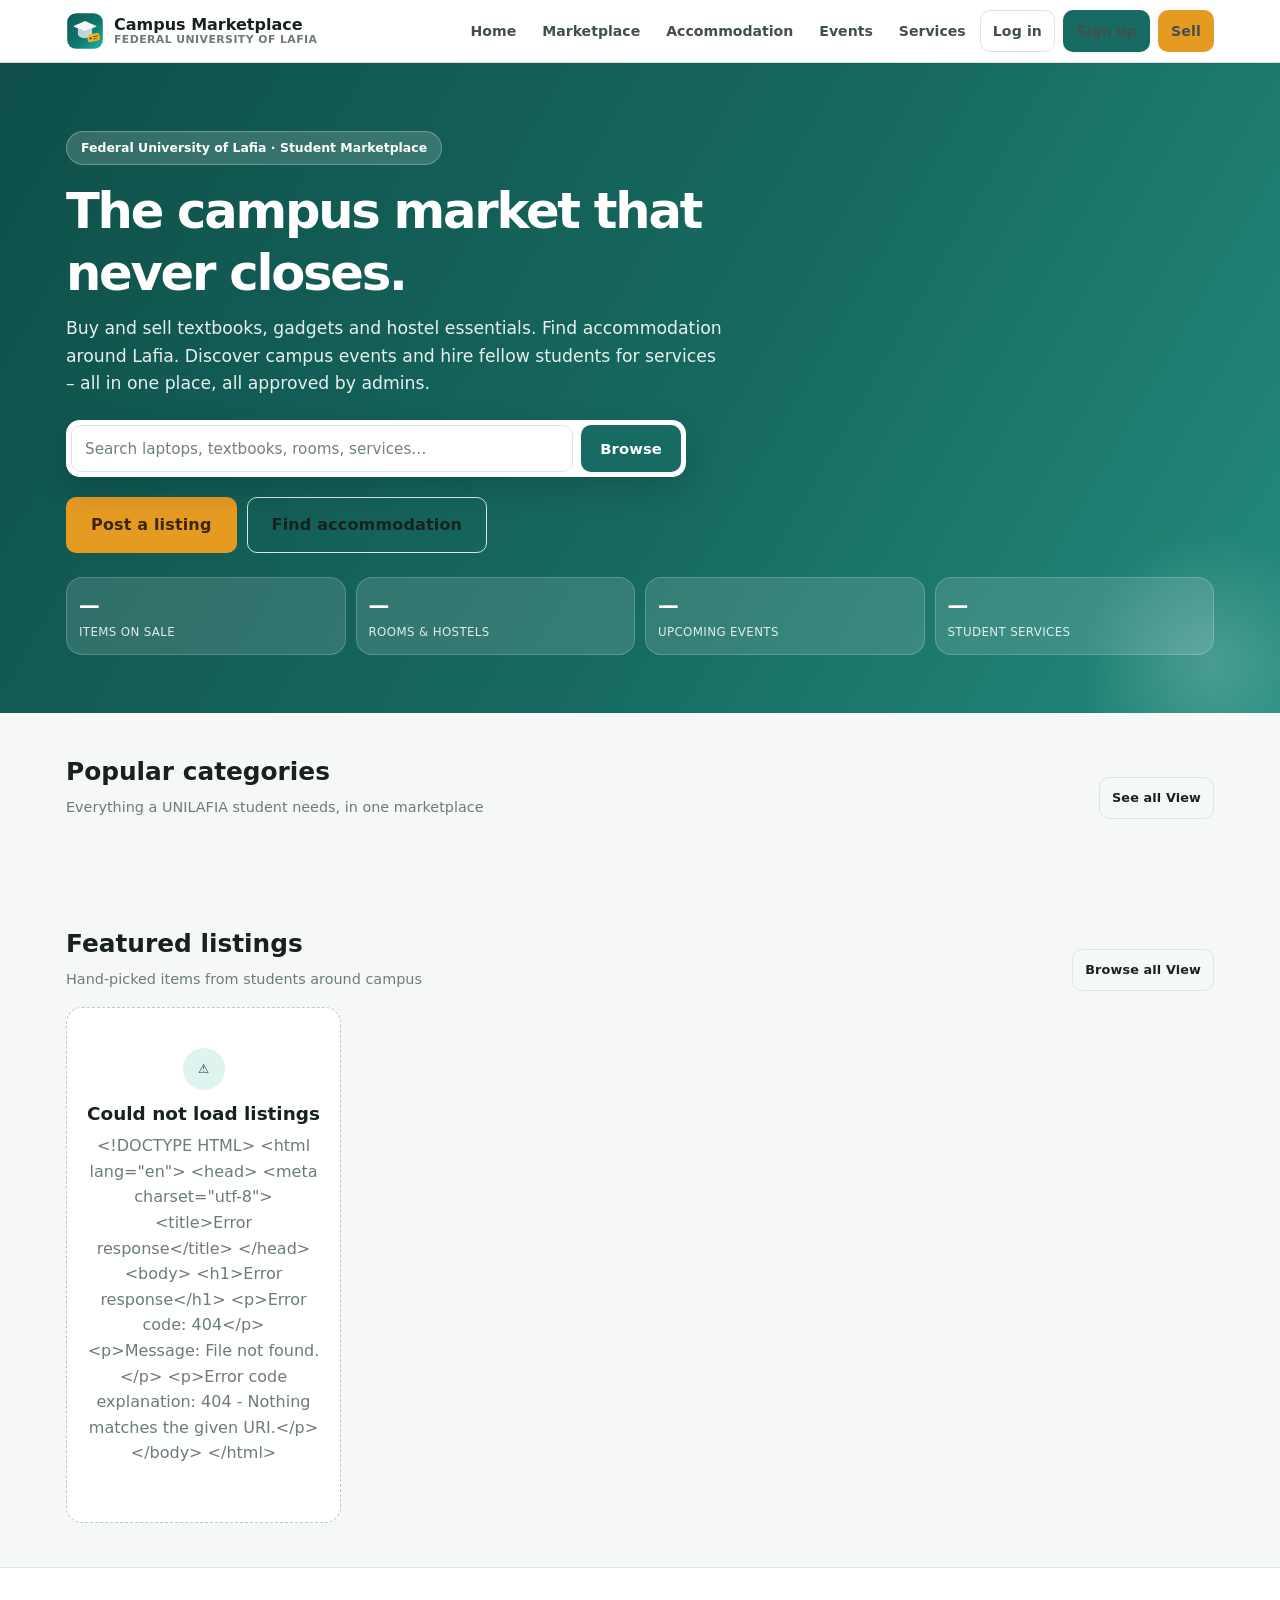
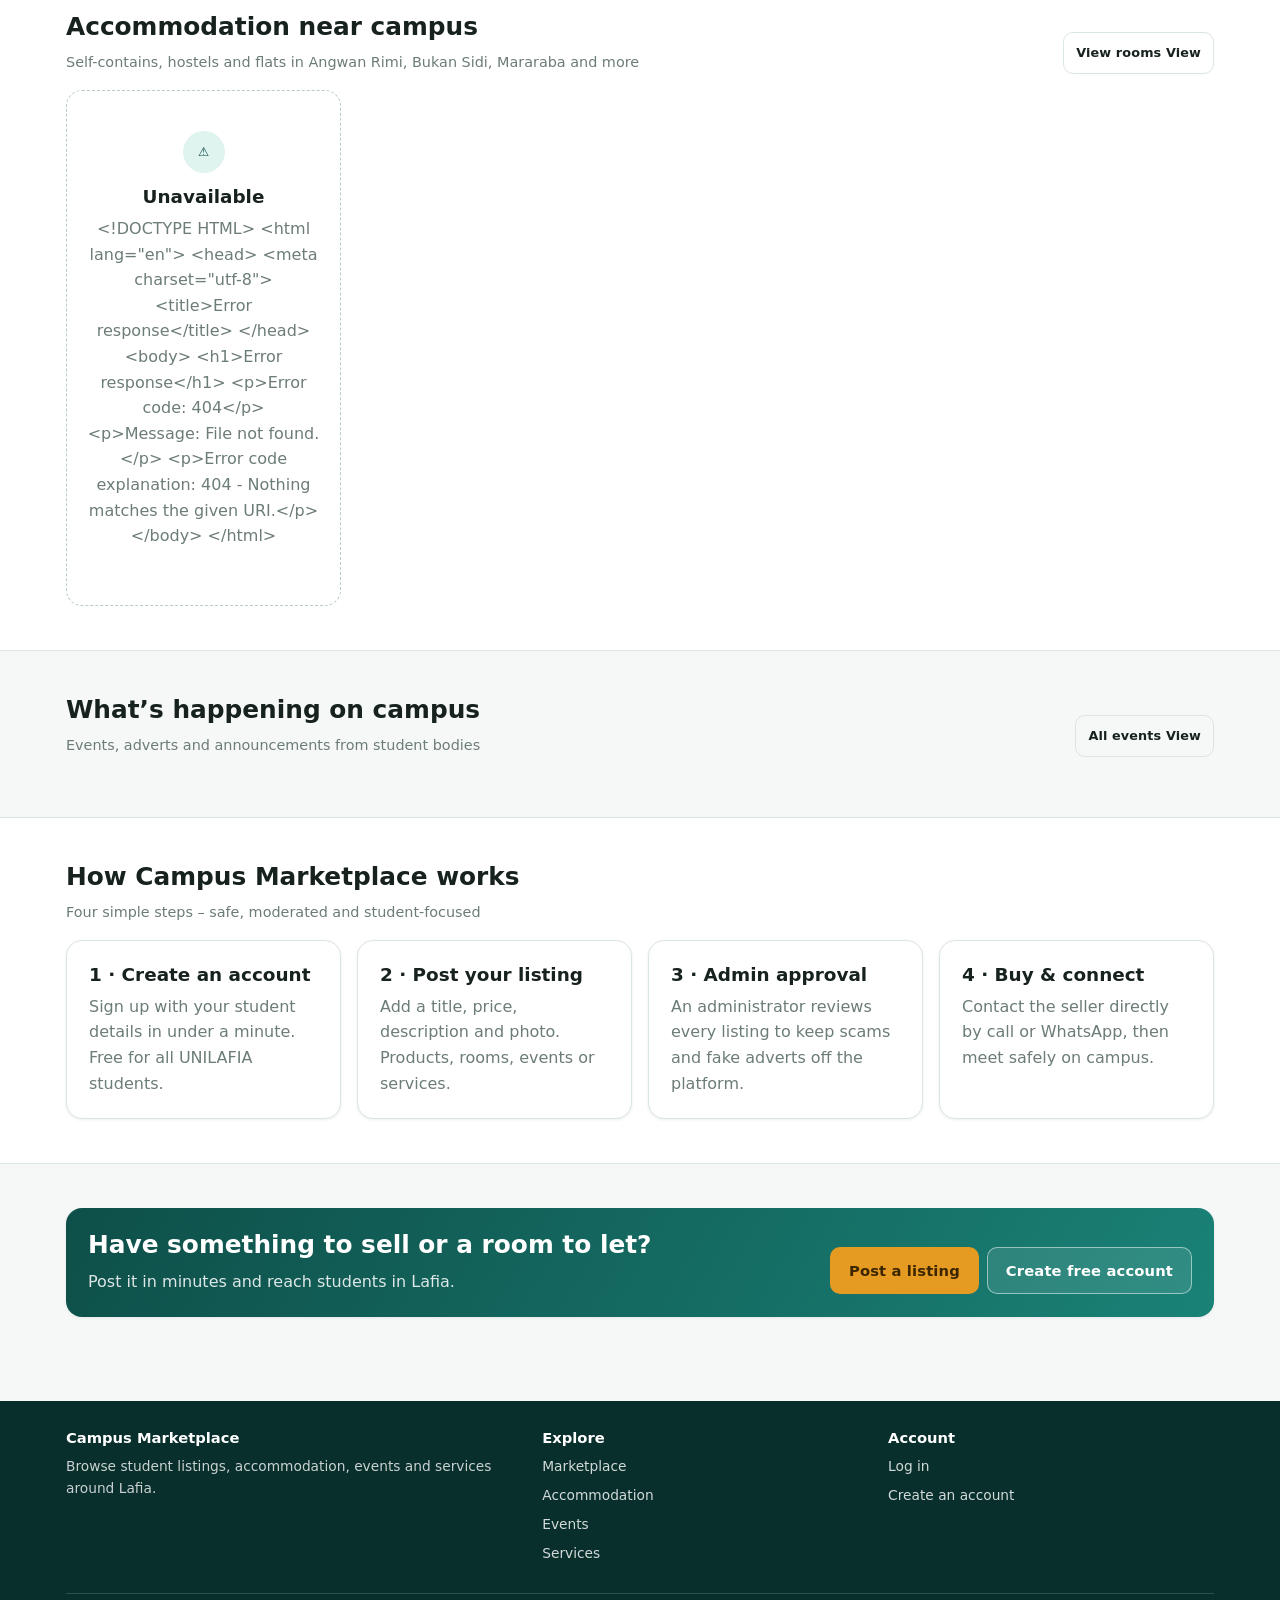
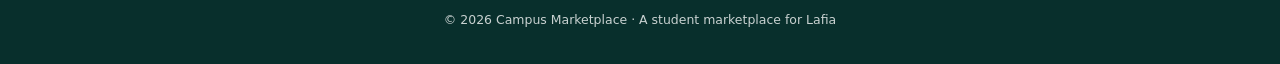
==== commit 73960d78: "Redesign marketplace frontend and remove production demo content Co-authored-by: arena-agent <297053" ====
--- a/frontend/index.html
+++ b/frontend/index.html
@@ -20,15 +20,15 @@
     <!-- ============================ HERO ============================ -->
     <section class="hero">
       <div class="container">
-        <span class="hero-badge">🎓 Federal University of Lafia · Student Marketplace</span>
+        <span class="hero-badge">Federal University of Lafia · Student Marketplace</span>
         <h1>The campus market that never closes.</h1>
         <p class="lead">
-          Buy and sell textbooks, gadgets and hostel essentials. Find verified accommodation
+          Buy and sell textbooks, gadgets and hostel essentials. Find accommodation
           around Lafia. Discover campus events and hire fellow students for services –
           all in one place, all approved by admins.
         </p>
 
-        <div class="search-wrap" style="position:relative;max-width:620px">
+        <div class="search-wrap">
           <form class="search-bar" role="search" onsubmit="return false;">
             <label class="sr-only" for="hero-search">Search Campus Marketplace</label>
             <input id="hero-search" type="search" autocomplete="off"
@@ -39,9 +39,9 @@
         </div>
 
         <div class="hero-actions">
-          <a class="btn btn-accent btn-lg" href="pages/post-listing.html">➕ Post a listing</a>
-          <a class="btn btn-outline btn-lg" style="background:rgba(255,255,255,.12);color:#fff;border-color:rgba(255,255,255,.4)"
-             href="pages/accommodation.html">🏠 Find accommodation</a>
+          <a class="btn btn-accent btn-lg" href="pages/post-listing.html">Post a listing</a>
+          <a class="btn btn-outline btn-lg" class="btn btn-outline btn-lg on-hero"
+             href="pages/accommodation.html">Find accommodation</a>
         </div>
 
         <div class="hero-stats">
@@ -66,19 +66,19 @@
     </section>
 
     <!-- ====================== CATEGORY STRIP ======================== -->
-    <section class="section" style="padding-bottom:0">
+    <section class="section section-tight">
       <div class="container">
         <div class="section-head">
           <div>
             <h2>Popular categories</h2>
             <p>Everything a UNILAFIA student needs, in one marketplace</p>
           </div>
-          <a class="btn btn-outline btn-sm" href="pages/home.html">See all →</a>
+          <a class="btn btn-outline btn-sm" href="pages/home.html">See all View</a>
         </div>
         <div class="chip-row" id="category-strip">
-          <div class="skeleton" style="height:38px;width:120px"></div>
-          <div class="skeleton" style="height:38px;width:120px"></div>
-          <div class="skeleton" style="height:38px;width:120px"></div>
+          <div class="skeleton skeleton-chip"></div>
+          <div class="skeleton skeleton-chip"></div>
+          <div class="skeleton skeleton-chip"></div>
         </div>
       </div>
     </section>
@@ -91,7 +91,7 @@
             <h2>Featured listings</h2>
             <p>Hand-picked items from students around campus</p>
           </div>
-          <a class="btn btn-outline btn-sm" href="pages/home.html">Browse all →</a>
+          <a class="btn btn-outline btn-sm" href="pages/home.html">Browse all View</a>
         </div>
         <div class="grid grid-cards" id="featured-grid">
           <div class="skeleton skeleton-card"></div>
@@ -103,14 +103,14 @@
     </section>
 
     <!-- ===================== ACCOMMODATION ========================= -->
-    <section class="section" style="background:#fff;border-block:1px solid var(--line)">
+    <section class="section section-surface">
       <div class="container">
         <div class="section-head">
           <div>
             <h2>Accommodation near campus</h2>
             <p>Self-contains, hostels and flats in Angwan Rimi, Bukan Sidi, Mararaba and more</p>
           </div>
-          <a class="btn btn-outline btn-sm" href="pages/accommodation.html">View rooms →</a>
+          <a class="btn btn-outline btn-sm" href="pages/accommodation.html">View rooms View</a>
         </div>
         <div class="grid grid-cards" id="rooms-grid">
           <div class="skeleton skeleton-card"></div>
@@ -128,7 +128,7 @@
             <h2>What&rsquo;s happening on campus</h2>
             <p>Events, adverts and announcements from student bodies</p>
           </div>
-          <a class="btn btn-outline btn-sm" href="pages/events.html">All events →</a>
+          <a class="btn btn-outline btn-sm" href="pages/events.html">All events View</a>
         </div>
         <div class="grid grid-3" id="events-list">
           <div class="skeleton skeleton-card"></div>
@@ -139,7 +139,7 @@
     </section>
 
     <!-- ========================= HOW IT WORKS ====================== -->
-    <section class="section" style="background:#fff;border-block:1px solid var(--line)">
+    <section class="section section-surface">
       <div class="container">
         <div class="section-head">
           <div>
@@ -171,17 +171,17 @@
     <!-- ========================= CTA BANNER ======================== -->
     <section class="section">
       <div class="container">
-        <div class="card card-pad" style="background:linear-gradient(135deg,#0b5b55,#14b8a6);color:#fff;border:none">
+        <div class="card card-pad cta-panel">
           <div class="flex-between wrap">
             <div>
-              <h2 style="color:#fff">Have something to sell or a room to let?</h2>
-              <p class="mb-0" style="color:rgba(255,255,255,.9)">
-                Post it in minutes and reach thousands of UNILAFIA students.
+              <h2>Have something to sell or a room to let?</h2>
+              <p class="mb-0 cta-copy">
+                Post it in minutes and reach students in Lafia.
               </p>
             </div>
             <div class="flex gap-1 wrap mt-2">
               <a class="btn btn-accent" href="pages/post-listing.html">Post a listing</a>
-              <a class="btn btn-outline" style="background:rgba(255,255,255,.12);color:#fff;border-color:rgba(255,255,255,.4)"
+              <a class="btn btn-outline on-hero"
                  href="pages/signup.html">Create free account</a>
             </div>
           </div>
@@ -196,7 +196,7 @@
   <!-- Shared bottom navigation (mobile) injected by ui.js -->
   <nav id="bottom-nav" aria-label="Mobile navigation"></nav>
 
-  <!-- Scripts: order matters (api → ui → auth → marketplace) -->
+  <!-- Scripts: order matters (api View ui View auth View marketplace) -->
   <script src="js/api.js"></script>
   <script src="js/ui.js"></script>
   <script src="js/auth.js"></script>
--- a/frontend/css/style.css
+++ b/frontend/css/style.css
@@ -609,9 +609,7 @@
 .auth-head .logo { width: 62px; height: 62px; margin: 0 auto 12px; border-radius: 18px; }
 .divider { display: flex; align-items: center; gap: 10px; color: var(--muted); font-size: .78rem; margin: 16px 0; }
 .divider::before, .divider::after { content: ""; height: 1px; background: var(--line); flex: 1; }
-.demo-accounts { background: var(--chip); border-radius: var(--radius); padding: 12px; font-size: .8rem; }
-.demo-accounts button { width: 100%; text-align: left; background: none; border: none; padding: 6px 4px; cursor: pointer; color: var(--brand-dark); font-weight: 600; font-size: .8rem; }
-.demo-accounts button:hover { text-decoration: underline; }
+
 
 /* --------------------------------------------------------------------------
    12. Toasts, modals, skeletons, empty states
@@ -753,3 +751,102 @@
   .site-header, .bottom-nav, .site-footer, .filter-panel, .sticky-action { display: none !important; }
   body { background: #fff; }
 }
+
+/* --------------------------------------------------------------------------
+   Product polish layer
+   -------------------------------------------------------------------------- */
+:root {
+  --brand: #176b62;
+  --brand-dark: #0f4f49;
+  --brand-light: #dff3ef;
+  --accent: #e59a22;
+  --ink: #17221f;
+  --body: #41504b;
+  --muted: #6c7c76;
+  --line: #dbe5e1;
+  --canvas: #f6f8f7;
+  --chip: #eef4f1;
+  --radius-sm: 10px;
+  --radius: 16px;
+  --radius-lg: 24px;
+  --shadow-sm: 0 1px 3px rgba(17, 43, 38, .08);
+  --shadow: 0 10px 26px rgba(17, 43, 38, .09);
+  --shadow-lg: 0 20px 50px rgba(17, 43, 38, .16);
+}
+
+body { background: var(--canvas); }
+.site-header { box-shadow: 0 1px 0 rgba(17,43,38,.06); }
+.btn { min-height: 42px; border-radius: 10px; font-weight: 700; letter-spacing: .01em; }
+.btn-lg { min-height: 48px; }
+.card, .filter-panel, .form-card { box-shadow: var(--shadow-sm); border-color: var(--line); }
+.card:hover, .listing-card:hover { box-shadow: var(--shadow); }
+input, select, textarea { min-height: 46px; color: #17221f; background: #fff; border-color: #cbd9d4; }
+input:disabled, select:disabled, textarea:disabled { color: #64736e; background: #edf1ef; opacity: 1; }
+input:-webkit-autofill, input:-webkit-autofill:hover, input:-webkit-autofill:focus {
+  -webkit-text-fill-color: #17221f;
+  box-shadow: 0 0 0 1000px #fff inset, 0 0 0 3px rgba(23,107,98,.12);
+  transition: background-color 9999s ease-out;
+}
+input::placeholder, textarea::placeholder { color: #71817b; opacity: 1; }
+.field-error { min-height: 1.25em; }
+
+.hero { background: linear-gradient(120deg, #0e4f49 0%, #176b62 58%, #248b7e 100%); }
+.hero h1 { max-width: 720px; font-size: clamp(2.2rem, 5vw, 4.4rem); letter-spacing: -.045em; }
+.hero .lead { max-width: 680px; color: rgba(255,255,255,.82); }
+.search-wrap { max-width: 620px; }
+.search-bar { border-radius: 14px; padding: 5px; box-shadow: 0 12px 32px rgba(0,0,0,.16); }
+.on-hero { background: rgba(255,255,255,.1); color: #fff !important; border-color: rgba(255,255,255,.5); }
+.on-hero:hover { background: #fff; color: var(--brand-dark) !important; }
+.section-tight { padding-bottom: 0; }
+.section-surface { background: #fff; border-block: 1px solid var(--line); }
+.skeleton-chip { width: 120px; height: 38px; }
+.cta-panel { background: linear-gradient(120deg, #0e4f49, #1a8277); color: #fff; border: 0; }
+.cta-panel h2 { color: #fff; }
+.cta-copy { color: rgba(255,255,255,.86); }
+
+.listing-card { border: 1px solid var(--line); border-radius: var(--radius); overflow: hidden; background: #fff; transition: box-shadow .2s ease, transform .2s ease; }
+.listing-card:hover { transform: translateY(-2px); }
+.listing-placeholder, .detail-placeholder { display: flex; flex-direction: column; align-items: center; justify-content: center; gap: 5px; height: 100%; min-height: 190px; background: linear-gradient(135deg, #edf4f1, #e2ece8); color: #557069; text-align: center; }
+.listing-placeholder span, .detail-placeholder strong { color: var(--brand-dark); font-weight: 800; }
+.listing-placeholder small, .detail-placeholder span { color: var(--muted); font-size: .8rem; }
+.detail-placeholder { min-height: 360px; padding: 24px; }
+.listing-meta { color: var(--muted); }
+.listing-meta span { overflow: hidden; text-overflow: ellipsis; white-space: nowrap; }
+
+.empty-state { background: #fff; border: 1px dashed #b8cbc4; border-radius: var(--radius); }
+.empty-mark { display: inline-flex; align-items: center; justify-content: center; width: 42px; height: 42px; margin-bottom: 12px; border-radius: 50%; background: var(--brand-light); color: var(--brand-dark); font-size: .78rem; font-weight: 800; }
+.feature-mark { display: inline-flex; align-items: center; justify-content: center; width: 30px; height: 30px; border-radius: 9px; background: var(--brand-light); color: var(--brand-dark); font-size: .72rem; font-weight: 800; }
+.form-note { padding: 12px 14px; margin: 14px 0 0; border-radius: 10px; background: var(--chip); color: var(--muted); font-size: .86rem; }
+.footer-action { padding: 0; color: inherit; background: none; border: 0; font: inherit; cursor: pointer; }
+.footer-action:hover { color: #fff; }
+
+/* Small inline icon system for mobile navigation; no pictograms or emoji. */
+.bottom-nav .icon { width: 18px; height: 18px; position: relative; display: block; color: currentColor; }
+.bottom-nav .icon::before, .bottom-nav .icon::after { content: ""; position: absolute; }
+.icon-home::before { inset: 5px 2px 1px; border: 2px solid currentColor; border-radius: 3px; }
+.icon-home::after { width: 11px; height: 11px; left: 3px; top: 0; border-left: 2px solid currentColor; border-top: 2px solid currentColor; transform: rotate(45deg); }
+.icon-browse::before { inset: 2px; border: 2px solid currentColor; border-radius: 3px; box-shadow: 4px 4px 0 -2px var(--surface); }
+.icon-plus::before { left: 8px; top: 2px; bottom: 2px; border-left: 2px solid currentColor; } .icon-plus::after { top: 8px; left: 2px; right: 2px; border-top: 2px solid currentColor; }
+.icon-heart::before { content: "♡"; inset: -2px 0 0; font-size: 22px; line-height: 18px; }
+.icon-user::before { width: 7px; height: 7px; left: 5px; top: 1px; border: 2px solid currentColor; border-radius: 50%; } .icon-user::after { width: 14px; height: 7px; left: 2px; bottom: 1px; border: 2px solid currentColor; border-radius: 9px 9px 3px 3px; }
+.icon-room::before { inset: 4px 2px 1px; border: 2px solid currentColor; border-radius: 2px; } .icon-room::after { width: 8px; height: 8px; left: 5px; top: 0; border-left: 2px solid currentColor; border-top: 2px solid currentColor; transform: rotate(45deg); }
+.icon-calendar::before { inset: 3px 2px 1px; border: 2px solid currentColor; border-radius: 3px; } .icon-calendar::after { left: 4px; right: 4px; top: 7px; border-top: 2px solid currentColor; box-shadow: 3px 4px 0 -1px currentColor, 7px 4px 0 -1px currentColor; }
+
+@media (min-width: 768px) {
+  .auth-shell { gap: 42px; }
+  .auth-side { display: block; max-width: 360px; padding: 28px; border-radius: var(--radius-lg); background: #e9f4f1; }
+  .auth-side ul { list-style: none; padding: 0; margin: 24px 0 0; display: grid; gap: 15px; }
+  .auth-side li { display: flex; align-items: flex-start; gap: 10px; color: var(--body); }
+  .footer-grid { grid-template-columns: 1.5fr 1fr 1fr; }
+}
+.align-center { align-items: center; }
+.admin-queue-card { margin-bottom: 12px; }
+.admin-item-title { font-size: 1.05rem; }
+.avatar-sm { width: 34px; height: 34px; font-size: .8rem; }
+.avatar-review { width: 38px; height: 38px; font-size: .9rem; }
+.side-room-card { display: block; margin-bottom: 10px; }
+.side-event-item { margin-bottom: 12px; }
+.detail-loading { height: 320px; }
+.profile-loading { height: 220px; }
+.status-note { border-color: #e59a22; }
+.form-span { grid-column: 1 / -1; }
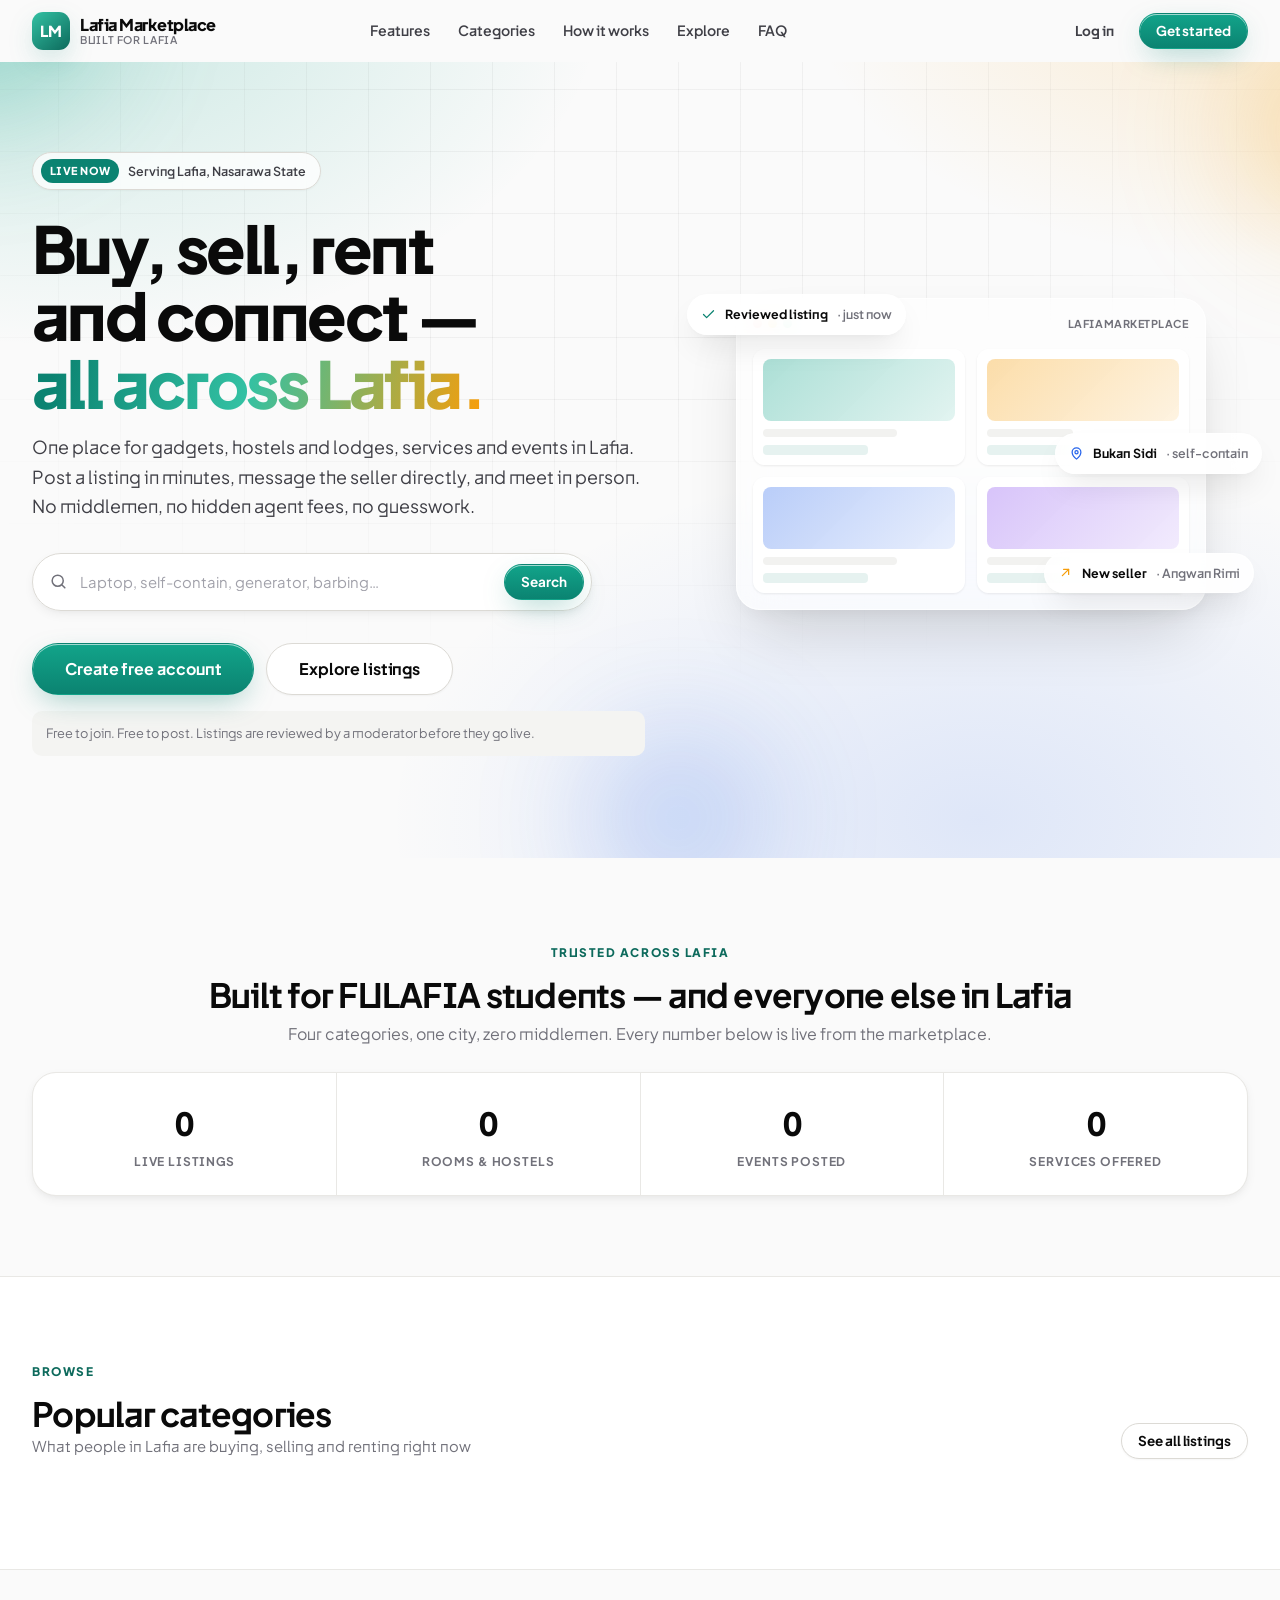
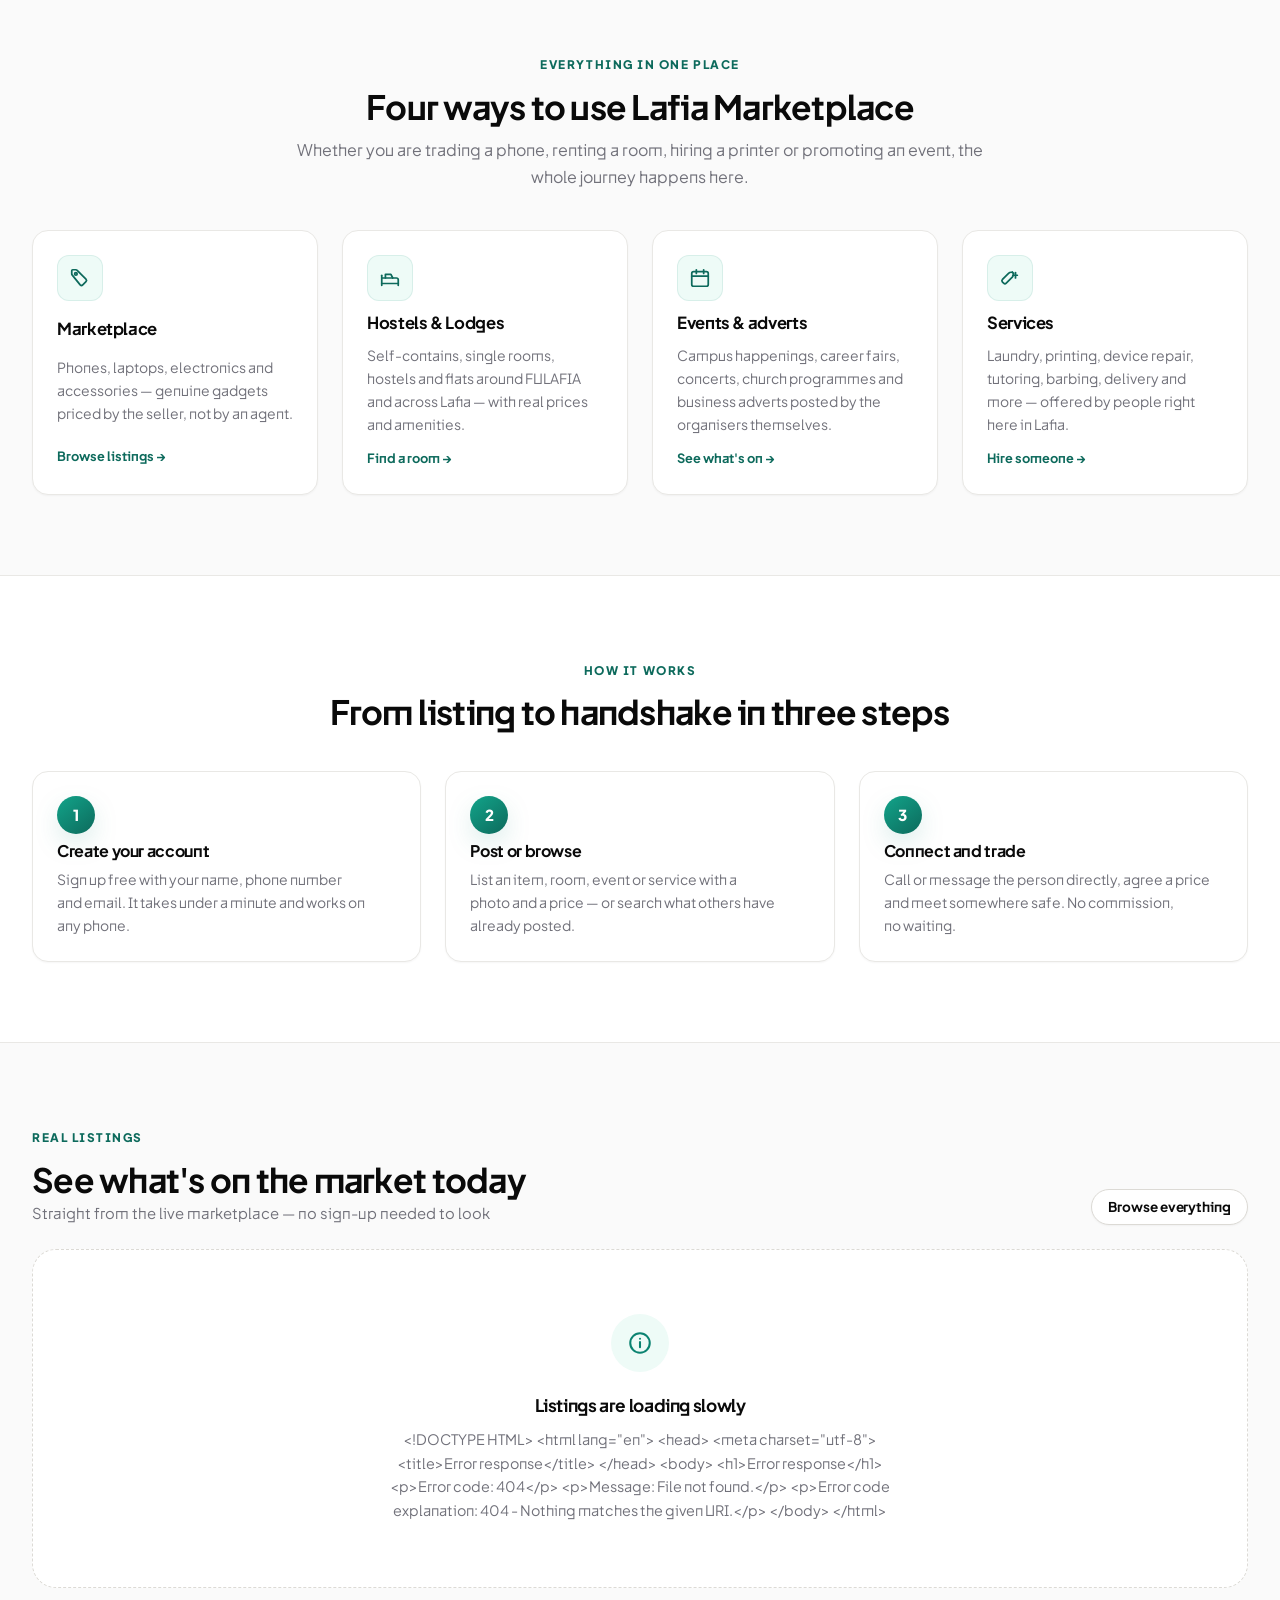
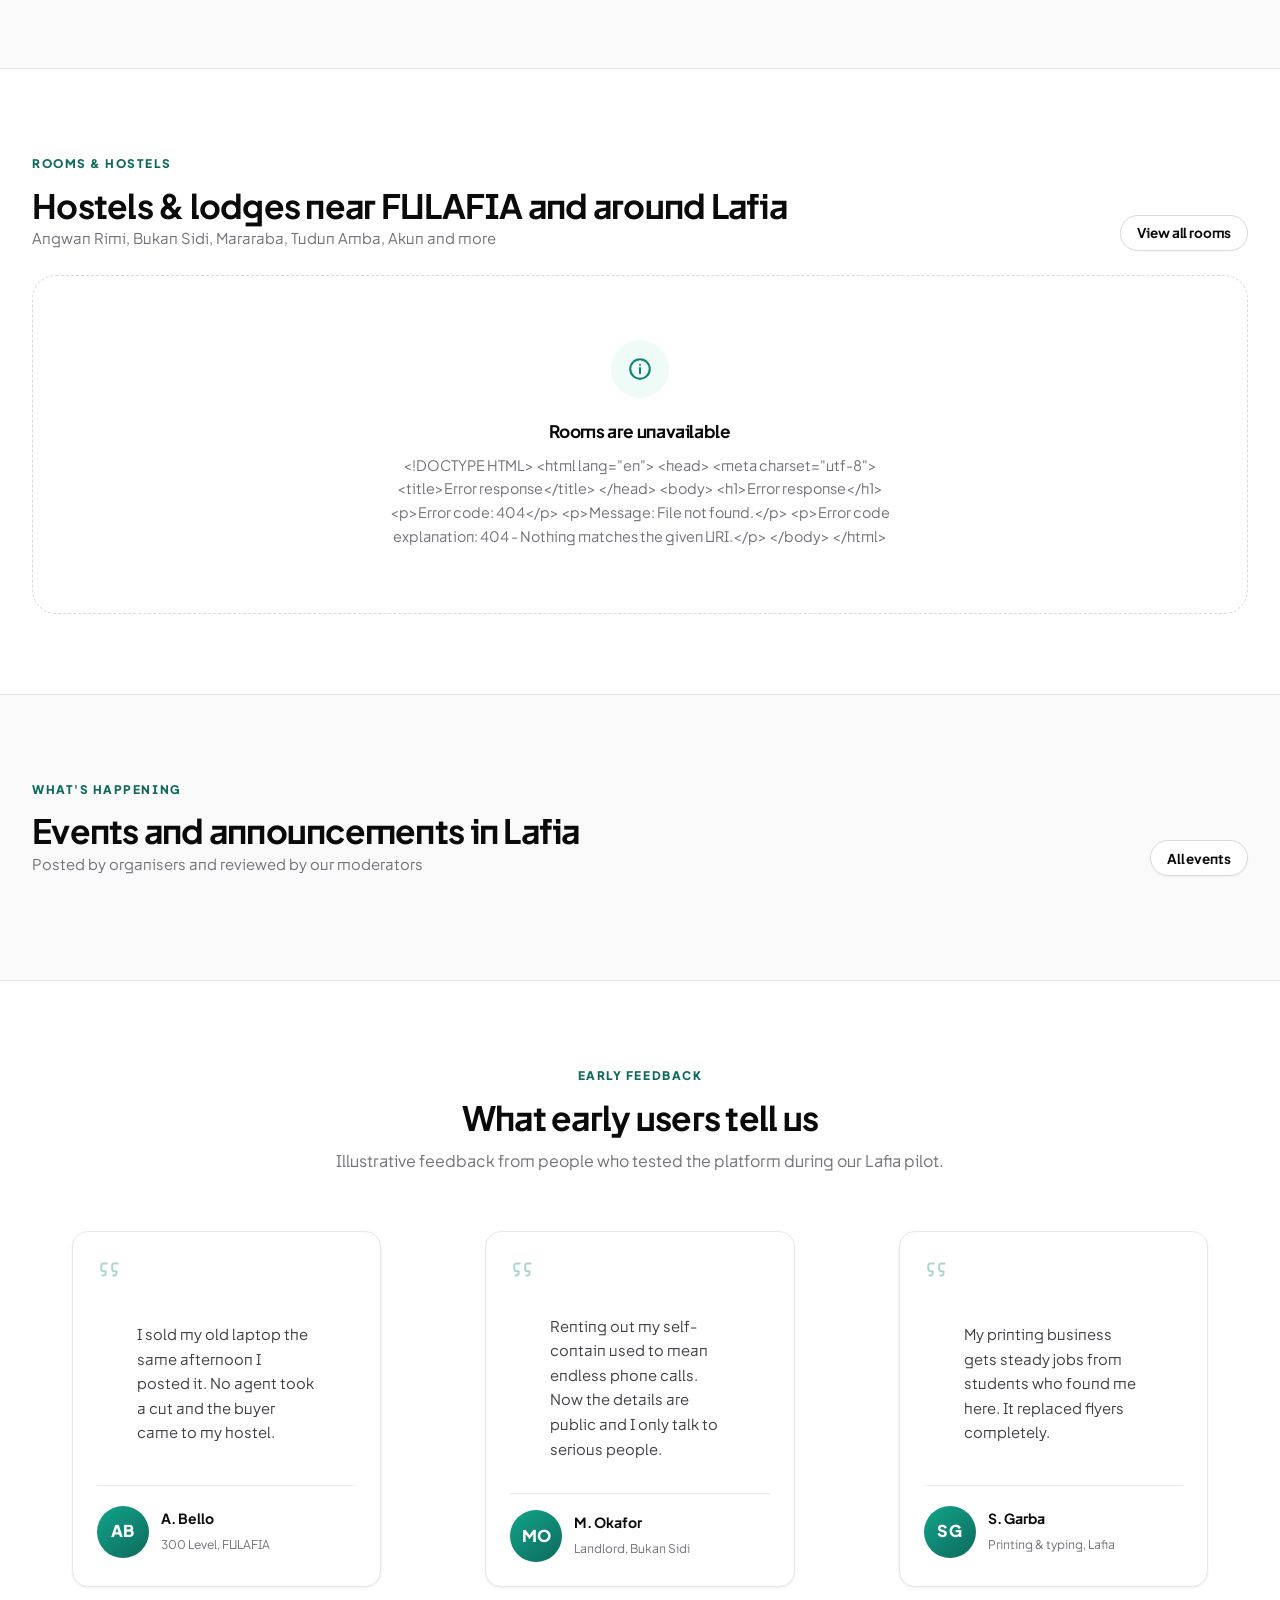
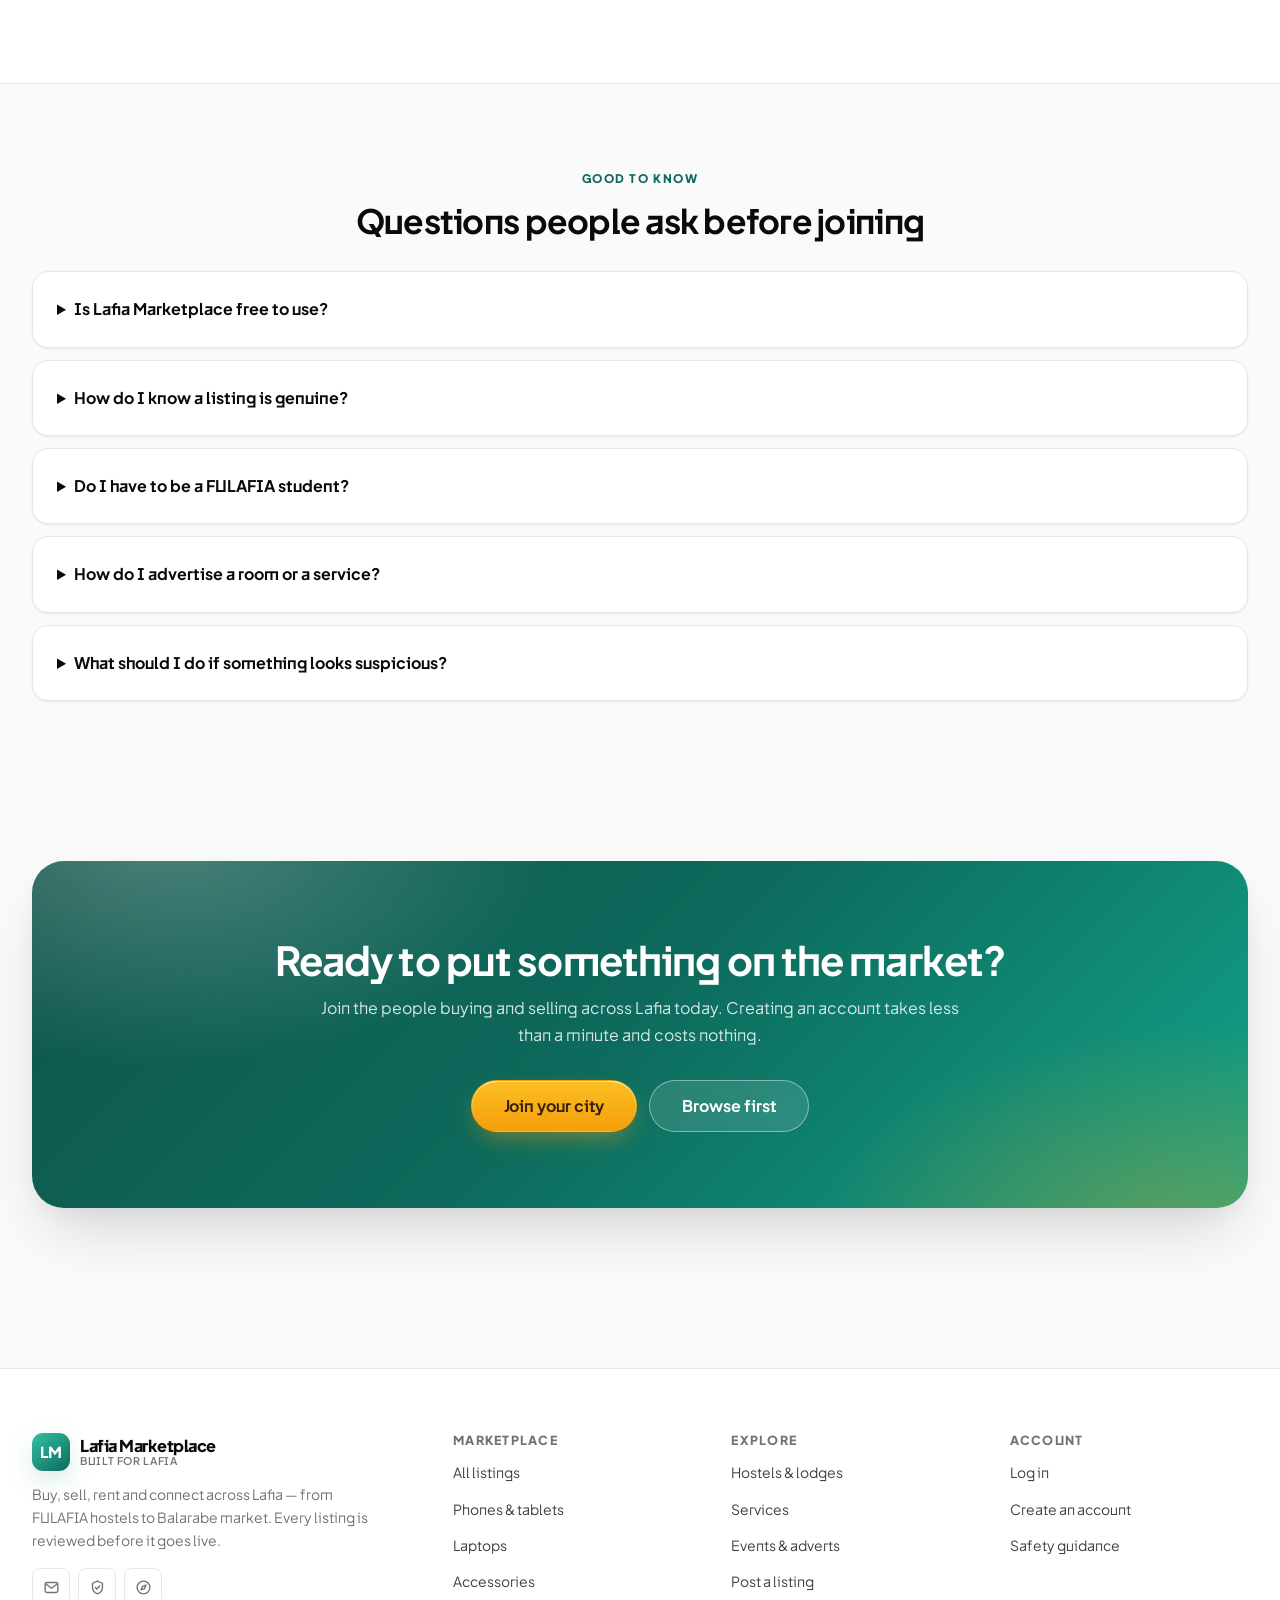
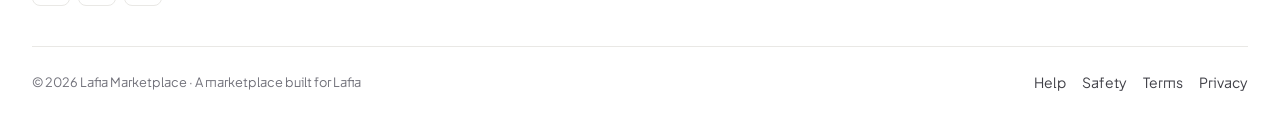
==== commit 70b96d27: "feat: Premium x100 rebuild — two-zone architecture, route guards, app shell, premium landing page, d" ====
--- a/frontend/index.html
+++ b/frontend/index.html
@@ -1,116 +1,303 @@
 <!DOCTYPE html>
-<html lang="en">
+<html lang="en" data-zone="marketing">
 <head>
   <meta charset="UTF-8">
   <meta name="viewport" content="width=device-width, initial-scale=1.0">
-  <meta name="theme-color" content="#0f766e">
-  <meta name="description" content="Campus Marketplace – the student-to-student marketplace for Federal University of Lafia. Buy and sell items, find accommodation, discover campus events and hire student services.">
-  <title>Campus Marketplace · Federal University of Lafia</title>
+  <meta name="theme-color" content="#0b8371">
+  <title>Lafia Marketplace — Buy, sell, rent and connect across Lafia</title>
+  <meta name="description" content="Lafia Marketplace is the local marketplace for Lafia, Nasarawa State. Buy and sell gadgets, find hostels and lodges near FULAFIA, hire trusted services and discover events — every listing reviewed before it goes live.">
+  <!-- Canonical + og:url are filled in by shell.js from the live origin so the
+       tags stay correct on any deploy (Vercel preview, custom domain, local). -->
+  <link rel="canonical" href="./">
+
+  <!-- Open Graph / social -->
+  <meta property="og:type" content="website">
+  <meta property="og:site_name" content="Lafia Marketplace">
+  <meta property="og:title" content="Lafia Marketplace — A marketplace built for Lafia">
+  <meta property="og:description" content="Goods, rooms, services and events in one place. Post a listing in minutes and reach buyers across Lafia.">
+  <meta property="og:url" content="./">
+  <meta property="og:image" content="assets/logo.png">
+  <meta property="og:image:alt" content="Lafia Marketplace">
+  <meta property="og:locale" content="en_NG">
+  <meta name="twitter:card" content="summary_large_image">
+  <meta name="twitter:title" content="Lafia Marketplace — A marketplace built for Lafia">
+  <meta name="twitter:description" content="Buy, sell, rent and connect across Lafia. Every listing reviewed before it goes live.">
+  <meta name="twitter:image" content="assets/logo.png">
 
   <link rel="icon" type="image/svg+xml" href="assets/images/logo.svg">
+  <link rel="apple-touch-icon" href="assets/logo.png">
+  <link rel="preconnect" href="https://fonts.googleapis.com">
+  <link rel="preconnect" href="https://fonts.gstatic.com" crossorigin>
+  <link href="https://fonts.googleapis.com/css2?family=Plus+Jakarta+Sans:wght@400;500;600;700;800&display=swap" rel="stylesheet">
   <link rel="stylesheet" href="css/style.css">
   <link rel="stylesheet" href="css/responsive.css">
+  <link rel="stylesheet" href="css/premium.css">
+
+  <!-- shell.js runs the route guard and renders the navbar before first paint -->
+  <script src="js/shell.js"></script>
 </head>
 <body data-page="landing">
 
-  <!-- Shared header injected by ui.js -->
+  <!-- Glass navbar injected by shell.js -->
   <header id="site-header"></header>
 
-  <main>
-    <!-- ============================ HERO ============================ -->
-    <section class="hero">
-      <div class="container">
-        <span class="hero-badge">Federal University of Lafia · Student Marketplace</span>
-        <h1>The campus market that never closes.</h1>
-        <p class="lead">
-          Buy and sell textbooks, gadgets and hostel essentials. Find accommodation
-          around Lafia. Discover campus events and hire fellow students for services –
-          all in one place, all approved by admins.
-        </p>
-
-        <div class="search-wrap">
-          <form class="search-bar" role="search" onsubmit="return false;">
-            <label class="sr-only" for="hero-search">Search Campus Marketplace</label>
-            <input id="hero-search" type="search" autocomplete="off"
-                   placeholder="Search laptops, textbooks, rooms, services…">
-            <a class="btn btn-primary" href="pages/home.html">Browse</a>
-          </form>
-          <div id="hero-suggestions" class="suggestions hidden" role="listbox"></div>
-        </div>
-
-        <div class="hero-actions">
-          <a class="btn btn-accent btn-lg" href="pages/post-listing.html">Post a listing</a>
-          <a class="btn btn-outline btn-lg" class="btn btn-outline btn-lg on-hero"
-             href="pages/accommodation.html">Find accommodation</a>
-        </div>
-
-        <div class="hero-stats">
-          <div class="hero-stat">
-            <div class="value" id="stat-products">—</div>
-            <div class="label">Items on sale</div>
-          </div>
-          <div class="hero-stat">
-            <div class="value" id="stat-accommodation">—</div>
-            <div class="label">Rooms & hostels</div>
-          </div>
-          <div class="hero-stat">
-            <div class="value" id="stat-events">—</div>
-            <div class="label">Upcoming events</div>
-          </div>
-          <div class="hero-stat">
-            <div class="value" id="stat-services">—</div>
-            <div class="label">Student services</div>
-          </div>
-        </div>
-      </div>
-    </section>
-
-    <!-- ====================== CATEGORY STRIP ======================== -->
-    <section class="section section-tight">
-      <div class="container">
-        <div class="section-head">
+  <main id="top">
+
+    <!-- ============================== HERO ============================== -->
+    <section class="mk-hero">
+      <div class="mk-hero__bg" aria-hidden="true">
+        <div class="mk-hero__mesh"></div>
+        <div class="mk-hero__grid"></div>
+        <span class="mk-orb mk-orb--1"></span>
+        <span class="mk-orb mk-orb--2"></span>
+        <span class="mk-orb mk-orb--3"></span>
+      </div>
+
+      <div class="container mk-hero__inner">
+        <div class="mk-hero__copy">
+          <span class="mk-hero__pill">
+            <b>Live now</b>
+            Serving Lafia, Nasarawa State
+          </span>
+
+          <h1>Buy, sell, rent and connect — <em>all across Lafia.</em></h1>
+
+          <p class="mk-lede">
+            One place for gadgets, hostels and lodges, services and events in Lafia.
+            Post a listing in minutes, message the seller directly, and meet in
+            person. No middlemen, no hidden agent fees, no guesswork.
+          </p>
+
+          <div class="mk-search" role="search">
+            <form class="mk-search__field" id="hero-search-form" role="search">
+              <svg viewBox="0 0 24 24" fill="none" stroke="currentColor" stroke-width="1.9" stroke-linecap="round" stroke-linejoin="round" aria-hidden="true"><circle cx="11" cy="11" r="7"/><path d="m20 20-3.6-3.6"/></svg>
+              <label class="sr-only" for="hero-search">Search Lafia Marketplace</label>
+              <input id="hero-search" type="search" autocomplete="off"
+                     placeholder="Laptop, self-contain, generator, barbing…">
+              <button class="btn btn-primary btn-sm" type="submit">Search</button>
+            </form>
+            <div id="hero-suggestions" class="suggestions hidden" role="listbox" aria-label="Search suggestions"></div>
+          </div>
+
+          <div class="mk-cta-row">
+            <a class="btn btn-primary btn-lg" href="pages/signup.html">Create free account</a>
+            <a class="btn btn-outline btn-lg" href="#preview" data-scroll>Explore listings</a>
+          </div>
+
+          <p class="form-note mt-2">
+            Free to join. Free to post. Listings are reviewed by a moderator before they go live.
+          </p>
+        </div>
+
+        <!-- Floating glass product mock -->
+        <div class="mk-hero__art" aria-hidden="true">
+          <div class="mk-mock">
+            <div class="mk-mock__bar"><i></i><i></i><i></i><span>lafiamarketplace</span></div>
+            <div class="mk-mock__grid">
+              <div class="mk-mock__card">
+                <div class="mk-mock__thumb t1"></div>
+                <div class="mk-mock__line w70"></div>
+                <div class="mk-mock__line price"></div>
+              </div>
+              <div class="mk-mock__card">
+                <div class="mk-mock__thumb t2"></div>
+                <div class="mk-mock__line w45"></div>
+                <div class="mk-mock__line price"></div>
+              </div>
+              <div class="mk-mock__card">
+                <div class="mk-mock__thumb t3"></div>
+                <div class="mk-mock__line w70"></div>
+                <div class="mk-mock__line price"></div>
+              </div>
+              <div class="mk-mock__card">
+                <div class="mk-mock__thumb t4"></div>
+                <div class="mk-mock__line w45"></div>
+                <div class="mk-mock__line price"></div>
+              </div>
+            </div>
+          </div>
+
+          <span class="mk-float mk-float--a">
+            <svg viewBox="0 0 24 24" fill="none" stroke="#0b8371" stroke-width="2" stroke-linecap="round" stroke-linejoin="round"><path d="M20 6 9 17l-5-5"/></svg>
+            Reviewed listing <em>· just now</em>
+          </span>
+          <span class="mk-float mk-float--b">
+            <svg viewBox="0 0 24 24" fill="none" stroke="#f59e0b" stroke-width="2" stroke-linecap="round" stroke-linejoin="round"><path d="M7 17 17 7"/><path d="M9 7h8v8"/></svg>
+            New seller <em>· Angwan Rimi</em>
+          </span>
+          <span class="mk-float mk-float--c">
+            <svg viewBox="0 0 24 24" fill="none" stroke="#2563eb" stroke-width="2" stroke-linecap="round" stroke-linejoin="round"><path d="M12 21s7-5.6 7-11a7 7 0 1 0-14 0c0 5.4 7 11 7 11Z"/><circle cx="12" cy="10" r="2.5"/></svg>
+            Bukan Sidi <em>· self-contain</em>
+          </span>
+        </div>
+      </div>
+    </section>
+
+    <!-- ======================== TRUST / STATS ========================== -->
+    <section class="section section-tight" aria-labelledby="stats-heading">
+      <div class="container">
+        <div class="text-center reveal" style="margin-bottom:var(--sp-5)">
+          <span class="mk-kicker">Trusted across Lafia</span>
+          <h2 id="stats-heading" style="margin-bottom:var(--sp-2)">Built for FULAFIA students — and everyone else in Lafia</h2>
+          <p class="text-muted" style="max-width:62ch;margin-inline:auto">
+            Four categories, one city, zero middlemen. Every number below is live from the marketplace.
+          </p>
+        </div>
+
+        <div class="mk-stats reveal" role="list">
+          <div class="mk-stat" role="listitem">
+            <div class="mk-stat__value" id="stat-products">0</div>
+            <div class="mk-stat__label">Live listings</div>
+          </div>
+          <div class="mk-stat" role="listitem">
+            <div class="mk-stat__value" id="stat-accommodation">0</div>
+            <div class="mk-stat__label">Rooms &amp; hostels</div>
+          </div>
+          <div class="mk-stat" role="listitem">
+            <div class="mk-stat__value" id="stat-events">0</div>
+            <div class="mk-stat__label">Events posted</div>
+          </div>
+          <div class="mk-stat" role="listitem">
+            <div class="mk-stat__value" id="stat-services">0</div>
+            <div class="mk-stat__label">Services offered</div>
+          </div>
+        </div>
+      </div>
+    </section>
+
+    <!-- ==================== POPULAR CATEGORIES ========================= -->
+    <section class="section section-surface" id="categories" aria-labelledby="cat-heading">
+      <div class="container">
+        <div class="section-head reveal">
           <div>
-            <h2>Popular categories</h2>
-            <p>Everything a UNILAFIA student needs, in one marketplace</p>
-          </div>
-          <a class="btn btn-outline btn-sm" href="pages/home.html">See all View</a>
-        </div>
-        <div class="chip-row" id="category-strip">
+            <span class="mk-kicker">Browse</span>
+            <h2 id="cat-heading">Popular categories</h2>
+            <p>What people in Lafia are buying, selling and renting right now</p>
+          </div>
+          <a class="btn btn-outline btn-sm" href="pages/home.html">See all listings</a>
+        </div>
+        <div class="chip-row reveal" id="category-strip">
           <div class="skeleton skeleton-chip"></div>
           <div class="skeleton skeleton-chip"></div>
           <div class="skeleton skeleton-chip"></div>
-        </div>
-      </div>
-    </section>
-
-    <!-- ======================== FEATURED =========================== -->
-    <section class="section" id="featured">
-      <div class="container">
-        <div class="section-head">
+          <div class="skeleton skeleton-chip"></div>
+        </div>
+      </div>
+    </section>
+
+    <!-- ========================== FEATURES ============================= -->
+    <section class="section" id="features" aria-labelledby="feat-heading">
+      <div class="container">
+        <div class="text-center reveal" style="margin-bottom:var(--sp-7)">
+          <span class="mk-kicker">Everything in one place</span>
+          <h2 id="feat-heading">Four ways to use Lafia Marketplace</h2>
+          <p class="text-muted" style="max-width:58ch;margin-inline:auto">
+            Whether you are trading a phone, renting a room, hiring a printer or promoting an event,
+            the whole journey happens here.
+          </p>
+        </div>
+
+        <div class="grid grid-4">
+          <article class="mk-feature reveal" data-delay="1">
+            <span class="mk-feature__icon" aria-hidden="true">
+              <svg viewBox="0 0 24 24" fill="none" stroke="currentColor" stroke-width="1.9" stroke-linecap="round" stroke-linejoin="round"><path d="M3 7.5V4a1 1 0 0 1 1-1h3.5a2 2 0 0 1 1.4.6l9.6 9.6a2 2 0 0 1 0 2.8l-3.5 3.5a2 2 0 0 1-2.8 0L3.6 8.9A2 2 0 0 1 3 7.5Z"/><circle cx="7.5" cy="7.5" r="1.4"/></svg>
+            </span>
+            <h3>Marketplace</h3>
+            <p>Phones, laptops, electronics and accessories — genuine gadgets priced by the seller, not by an agent.</p>
+            <a class="mk-feature__link" href="pages/home.html">Browse listings →</a>
+          </article>
+
+          <article class="mk-feature reveal" data-delay="2">
+            <span class="mk-feature__icon" aria-hidden="true">
+              <svg viewBox="0 0 24 24" fill="none" stroke="currentColor" stroke-width="1.9" stroke-linecap="round" stroke-linejoin="round"><path d="M3 20V9"/><path d="M3 12h16a2 2 0 0 1 2 2v6"/><path d="M3 18h18"/><path d="M7 12V8h6l2 4"/></svg>
+            </span>
+            <h3>Hostels &amp; Lodges</h3>
+            <p>Self-contains, single rooms, hostels and flats around FULAFIA and across Lafia — with real prices and amenities.</p>
+            <a class="mk-feature__link" href="pages/accommodation.html">Find a room →</a>
+          </article>
+
+          <article class="mk-feature reveal" data-delay="3">
+            <span class="mk-feature__icon" aria-hidden="true">
+              <svg viewBox="0 0 24 24" fill="none" stroke="currentColor" stroke-width="1.9" stroke-linecap="round" stroke-linejoin="round"><rect x="3" y="5" width="18" height="16" rx="2"/><path d="M3 10h18"/><path d="M8 3v4"/><path d="M16 3v4"/></svg>
+            </span>
+            <h3>Events &amp; adverts</h3>
+            <p>Campus happenings, career fairs, concerts, church programmes and business adverts posted by the organisers themselves.</p>
+            <a class="mk-feature__link" href="pages/events.html">See what's on →</a>
+          </article>
+
+          <article class="mk-feature reveal" data-delay="4">
+            <span class="mk-feature__icon" aria-hidden="true">
+              <svg viewBox="0 0 24 24" fill="none" stroke="currentColor" stroke-width="1.9" stroke-linecap="round" stroke-linejoin="round"><path d="M14.5 5.5a4 4 0 0 1 0 5.6l-6.6 6.6a2 2 0 0 1-2.8 0l-1.3-1.3a2 2 0 0 1 0-2.8l6.6-6.6a4 4 0 0 1 5.6 0Z"/><path d="M15 9h5"/><path d="M18 6v6"/></svg>
+            </span>
+            <h3>Services</h3>
+            <p>Laundry, printing, device repair, tutoring, barbing, delivery and more — offered by people right here in Lafia.</p>
+            <a class="mk-feature__link" href="pages/services.html">Hire someone →</a>
+          </article>
+        </div>
+      </div>
+    </section>
+
+    <!-- ======================== HOW IT WORKS =========================== -->
+    <section class="section section-surface" id="how" aria-labelledby="how-heading">
+      <div class="container">
+        <div class="text-center reveal" style="margin-bottom:var(--sp-7)">
+          <span class="mk-kicker">How it works</span>
+          <h2 id="how-heading">From listing to handshake in three steps</h2>
+        </div>
+
+        <div class="mk-steps">
+          <article class="mk-step reveal" data-delay="1">
+            <span class="mk-step__num">1</span>
+            <h3>Create your account</h3>
+            <p>Sign up free with your name, phone number and email. It takes under a minute and works on any phone.</p>
+          </article>
+          <article class="mk-step reveal" data-delay="2">
+            <span class="mk-step__num">2</span>
+            <h3>Post or browse</h3>
+            <p>List an item, room, event or service with a photo and a price — or search what others have already posted.</p>
+          </article>
+          <article class="mk-step reveal" data-delay="3">
+            <span class="mk-step__num">3</span>
+            <h3>Connect and trade</h3>
+            <p>Call or message the person directly, agree a price and meet somewhere safe. No commission, no waiting.</p>
+          </article>
+        </div>
+      </div>
+    </section>
+
+    <!-- ========================= LIVE PREVIEW ========================== -->
+    <section class="section" id="preview" aria-labelledby="preview-heading">
+      <div class="container">
+        <div class="section-head reveal">
           <div>
-            <h2>Featured listings</h2>
-            <p>Hand-picked items from students around campus</p>
-          </div>
-          <a class="btn btn-outline btn-sm" href="pages/home.html">Browse all View</a>
-        </div>
+            <span class="mk-kicker">Real listings</span>
+            <h2 id="preview-heading">See what's on the market today</h2>
+            <p>Straight from the live marketplace — no sign-up needed to look</p>
+          </div>
+          <a class="btn btn-outline btn-sm" href="pages/home.html">Browse everything</a>
+        </div>
+
         <div class="grid grid-cards" id="featured-grid">
           <div class="skeleton skeleton-card"></div>
           <div class="skeleton skeleton-card"></div>
           <div class="skeleton skeleton-card"></div>
           <div class="skeleton skeleton-card"></div>
-        </div>
-      </div>
-    </section>
-
-    <!-- ===================== ACCOMMODATION ========================= -->
-    <section class="section section-surface">
-      <div class="container">
-        <div class="section-head">
+          <div class="skeleton skeleton-card"></div>
+          <div class="skeleton skeleton-card"></div>
+        </div>
+      </div>
+    </section>
+
+    <!-- ======================== ACCOMMODATION ========================== -->
+    <section class="section section-surface" aria-labelledby="rooms-heading">
+      <div class="container">
+        <div class="section-head reveal">
           <div>
-            <h2>Accommodation near campus</h2>
-            <p>Self-contains, hostels and flats in Angwan Rimi, Bukan Sidi, Mararaba and more</p>
-          </div>
-          <a class="btn btn-outline btn-sm" href="pages/accommodation.html">View rooms View</a>
+            <span class="mk-kicker">Rooms &amp; hostels</span>
+            <h2 id="rooms-heading">Hostels &amp; lodges near FULAFIA and around Lafia</h2>
+            <p>Angwan Rimi, Bukan Sidi, Mararaba, Tudun Amba, Akun and more</p>
+          </div>
+          <a class="btn btn-outline btn-sm" href="pages/accommodation.html">View all rooms</a>
         </div>
         <div class="grid grid-cards" id="rooms-grid">
           <div class="skeleton skeleton-card"></div>
@@ -120,15 +307,16 @@
       </div>
     </section>
 
-    <!-- ========================= EVENTS ============================ -->
-    <section class="section">
-      <div class="container">
-        <div class="section-head">
+    <!-- =========================== EVENTS ============================== -->
+    <section class="section" aria-labelledby="events-heading">
+      <div class="container">
+        <div class="section-head reveal">
           <div>
-            <h2>What&rsquo;s happening on campus</h2>
-            <p>Events, adverts and announcements from student bodies</p>
-          </div>
-          <a class="btn btn-outline btn-sm" href="pages/events.html">All events View</a>
+            <span class="mk-kicker">What's happening</span>
+            <h2 id="events-heading">Events and announcements in Lafia</h2>
+            <p>Posted by organisers and reviewed by our moderators</p>
+          </div>
+          <a class="btn btn-outline btn-sm" href="pages/events.html">All events</a>
         </div>
         <div class="grid grid-3" id="events-list">
           <div class="skeleton skeleton-card"></div>
@@ -138,65 +326,99 @@
       </div>
     </section>
 
-    <!-- ========================= HOW IT WORKS ====================== -->
-    <section class="section section-surface">
-      <div class="container">
-        <div class="section-head">
-          <div>
-            <h2>How Campus Marketplace works</h2>
-            <p>Four simple steps – safe, moderated and student-focused</p>
-          </div>
-        </div>
-        <div class="grid grid-4">
-          <div class="card card-pad">
-            <h3>1 · Create an account</h3>
-            <p class="text-muted mb-0">Sign up with your student details in under a minute. Free for all UNILAFIA students.</p>
-          </div>
-          <div class="card card-pad">
-            <h3>2 · Post your listing</h3>
-            <p class="text-muted mb-0">Add a title, price, description and photo. Products, rooms, events or services.</p>
-          </div>
-          <div class="card card-pad">
-            <h3>3 · Admin approval</h3>
-            <p class="text-muted mb-0">An administrator reviews every listing to keep scams and fake adverts off the platform.</p>
-          </div>
-          <div class="card card-pad">
-            <h3>4 · Buy &amp; connect</h3>
-            <p class="text-muted mb-0">Contact the seller directly by call or WhatsApp, then meet safely on campus.</p>
-          </div>
-        </div>
-      </div>
-    </section>
-
-    <!-- ========================= CTA BANNER ======================== -->
-    <section class="section">
-      <div class="container">
-        <div class="card card-pad cta-panel">
-          <div class="flex-between wrap">
-            <div>
-              <h2>Have something to sell or a room to let?</h2>
-              <p class="mb-0 cta-copy">
-                Post it in minutes and reach students in Lafia.
-              </p>
-            </div>
-            <div class="flex gap-1 wrap mt-2">
-              <a class="btn btn-accent" href="pages/post-listing.html">Post a listing</a>
-              <a class="btn btn-outline on-hero"
-                 href="pages/signup.html">Create free account</a>
-            </div>
+    <!-- ========================= TESTIMONIALS ========================== -->
+    <section class="section section-surface" aria-labelledby="quotes-heading">
+      <div class="container">
+        <div class="text-center reveal" style="margin-bottom:var(--sp-7)">
+          <span class="mk-kicker">Early feedback</span>
+          <h2 id="quotes-heading">What early users tell us</h2>
+          <p class="text-muted" style="max-width:56ch;margin-inline:auto">
+            Illustrative feedback from people who tested the platform during our Lafia pilot.
+          </p>
+        </div>
+
+        <div class="grid grid-3">
+          <figure class="mk-quote reveal" data-delay="1">
+            <svg class="mark" viewBox="0 0 24 24" fill="none" stroke="currentColor" stroke-width="1.8" stroke-linecap="round" stroke-linejoin="round" aria-hidden="true"><path d="M9 7H6a2 2 0 0 0-2 2v3a2 2 0 0 0 2 2h2v2a2 2 0 0 1-2 2H5"/><path d="M19 7h-3a2 2 0 0 0-2 2v3a2 2 0 0 0 2 2h2v2a2 2 0 0 1-2 2h-1"/></svg>
+            <blockquote><p>I sold my old laptop the same afternoon I posted it. No agent took a cut and the buyer came to my hostel.</p></blockquote>
+            <figcaption class="mk-quote__by">
+              <span class="seller-avatar" aria-hidden="true">AB</span>
+              <span><strong>A. Bello</strong><small>300 Level, FULAFIA</small></span>
+            </figcaption>
+          </figure>
+
+          <figure class="mk-quote reveal" data-delay="2">
+            <svg class="mark" viewBox="0 0 24 24" fill="none" stroke="currentColor" stroke-width="1.8" stroke-linecap="round" stroke-linejoin="round" aria-hidden="true"><path d="M9 7H6a2 2 0 0 0-2 2v3a2 2 0 0 0 2 2h2v2a2 2 0 0 1-2 2H5"/><path d="M19 7h-3a2 2 0 0 0-2 2v3a2 2 0 0 0 2 2h2v2a2 2 0 0 1-2 2h-1"/></svg>
+            <blockquote><p>Renting out my self-contain used to mean endless phone calls. Now the details are public and I only talk to serious people.</p></blockquote>
+            <figcaption class="mk-quote__by">
+              <span class="seller-avatar" aria-hidden="true">MO</span>
+              <span><strong>M. Okafor</strong><small>Landlord, Bukan Sidi</small></span>
+            </figcaption>
+          </figure>
+
+          <figure class="mk-quote reveal" data-delay="3">
+            <svg class="mark" viewBox="0 0 24 24" fill="none" stroke="currentColor" stroke-width="1.8" stroke-linecap="round" stroke-linejoin="round" aria-hidden="true"><path d="M9 7H6a2 2 0 0 0-2 2v3a2 2 0 0 0 2 2h2v2a2 2 0 0 1-2 2H5"/><path d="M19 7h-3a2 2 0 0 0-2 2v3a2 2 0 0 0 2 2h2v2a2 2 0 0 1-2 2h-1"/></svg>
+            <blockquote><p>My printing business gets steady jobs from students who found me here. It replaced flyers completely.</p></blockquote>
+            <figcaption class="mk-quote__by">
+              <span class="seller-avatar" aria-hidden="true">SG</span>
+              <span><strong>S. Garba</strong><small>Printing &amp; typing, Lafia</small></span>
+            </figcaption>
+          </figure>
+        </div>
+      </div>
+    </section>
+
+    <!-- ============================= FAQ =============================== -->
+    <section class="section" id="faq" aria-labelledby="faq-heading">
+      <div class="container container-narrow">
+        <div class="text-center reveal" style="margin-bottom:var(--sp-6)">
+          <span class="mk-kicker">Good to know</span>
+          <h2 id="faq-heading">Questions people ask before joining</h2>
+        </div>
+
+        <div class="stack reveal" style="display:grid;gap:var(--sp-3)">
+          <details class="card card-pad">
+            <summary style="cursor:pointer;font-weight:700;color:var(--ink)">Is Lafia Marketplace free to use?</summary>
+            <p class="text-muted mt-2">Yes. Creating an account and posting listings is free. There is no commission on any sale — buyers and sellers deal with each other directly.</p>
+          </details>
+          <details class="card card-pad">
+            <summary style="cursor:pointer;font-weight:700;color:var(--ink)">How do I know a listing is genuine?</summary>
+            <p class="text-muted mt-2">Every listing is reviewed by a moderator before it appears publicly, and accounts can be verified. Even so, always inspect an item in person and never send money before you have seen what you are buying.</p>
+          </details>
+          <details class="card card-pad">
+            <summary style="cursor:pointer;font-weight:700;color:var(--ink)">Do I have to be a FULAFIA student?</summary>
+            <p class="text-muted mt-2">No. Lafia Marketplace is open to everyone in Lafia — students, residents, traders, landlords, agents and service providers. Students simply make up a large part of the community.</p>
+          </details>
+          <details class="card card-pad">
+            <summary style="cursor:pointer;font-weight:700;color:var(--ink)">How do I advertise a room or a service?</summary>
+            <p class="text-muted mt-2">Choose Hostel / Lodge or Service when you post, add a photo, set your price and describe what you are offering. Your advert goes live once a moderator has reviewed it.</p>
+          </details>
+          <details class="card card-pad">
+            <summary style="cursor:pointer;font-weight:700;color:var(--ink)">What should I do if something looks suspicious?</summary>
+            <p class="text-muted mt-2">Report the listing and contact our moderators. Meet in busy, public places, take a friend if you can, and never share sensitive details like bank codes or PINs.</p>
+          </details>
+        </div>
+      </div>
+    </section>
+
+    <!-- =========================== FINAL CTA =========================== -->
+    <section class="section" aria-labelledby="cta-heading">
+      <div class="container">
+        <div class="mk-banner reveal">
+          <h2 id="cta-heading">Ready to put something on the market?</h2>
+          <p>Join the people buying and selling across Lafia today. Creating an account takes less than a minute and costs nothing.</p>
+          <div class="mk-banner-actions">
+            <a class="btn btn-accent btn-lg" href="pages/signup.html">Join your city</a>
+            <a class="btn btn-outline btn-lg" href="pages/home.html">Browse first</a>
           </div>
         </div>
       </div>
     </section>
   </main>
 
-  <!-- Shared footer injected by ui.js -->
+  <!-- 4-column footer injected by shell.js -->
   <footer id="site-footer"></footer>
 
-  <!-- Shared bottom navigation (mobile) injected by ui.js -->
-  <nav id="bottom-nav" aria-label="Mobile navigation"></nav>
-
-  <!-- Scripts: order matters (api View ui View auth View marketplace) -->
   <script src="js/api.js"></script>
   <script src="js/ui.js"></script>
   <script src="js/auth.js"></script>
--- a/frontend/css/style.css
+++ b/frontend/css/style.css
@@ -850,3 +850,1340 @@
 .profile-loading { height: 220px; }
 .status-note { border-color: #e59a22; }
 .form-span { grid-column: 1 / -1; }
+
+/* ==========================================================================
+   15. PREMIUM DASHBOARDS (admin + user)
+
+   A self-contained dark "pro" design system scoped to `.admin-dashboard` and
+   `.user-dashboard`. Nothing here leaks into the rest of the light-themed
+   site: the palette is re-declared on the two scope roots, and because both
+   scopes remap the legacy tokens too, the shared components (.btn, .card,
+   .badge, inputs, tables) automatically adopt the dark language inside them.
+   ========================================================================== */
+
+/* The dashboards own the whole viewport; kill the light canvas behind them. */
+body[data-page="admin"],
+body[data-page="profile"] { background: #0a0a0a; }
+
+.admin-dashboard,
+.user-dashboard {
+  /* ---- Palette (Dark Mode Pro) ---- */
+  --d-bg: #0a0a0a;
+  --d-surface: #111111;
+  --d-surface-2: #161618;
+  --d-surface-3: #1c1c20;
+  --d-line: rgba(255, 255, 255, .08);
+  --d-line-strong: rgba(255, 255, 255, .16);
+  --d-text: #f5f5f5;
+  --d-text-2: #a1a1aa;
+  --d-text-3: #6b6b74;
+  --d-brand: #2563eb;
+  --d-brand-hover: #1d4ed8;
+  --d-brand-soft: rgba(37, 99, 235, .16);
+  --d-success: #10b981;
+  --d-success-soft: rgba(16, 185, 129, .14);
+  --d-danger: #ef4444;
+  --d-danger-soft: rgba(239, 68, 68, .14);
+  --d-warning: #f59e0b;
+  --d-warning-soft: rgba(245, 158, 11, .14);
+
+  /* ---- Shape, depth, motion ---- */
+  --d-radius-sm: 10px;
+  --d-radius: 16px;
+  --d-radius-lg: 22px;
+  --d-shadow: 0 4px 6px -1px rgba(0, 0, 0, .1), 0 2px 4px -2px rgba(0, 0, 0, .1);
+  --d-shadow-lg: 0 24px 60px -12px rgba(0, 0, 0, .65);
+  --d-glow: 0 0 0 1px rgba(37, 99, 235, .55), 0 0 26px rgba(37, 99, 235, .3);
+  --d-transition: 200ms ease;
+  --d-font: "Plus Jakarta Sans", "Segoe UI", system-ui, -apple-system, "Helvetica Neue", Roboto, Arial, sans-serif;
+
+  /* ---- Remap legacy tokens so shared components turn dark ---- */
+  --brand: #2563eb;
+  --brand-dark: #1d4ed8;
+  --brand-light: rgba(37, 99, 235, .16);
+  --ink: #f5f5f5;
+  --body: #a1a1aa;
+  --muted: #a1a1aa;
+  --line: rgba(255, 255, 255, .08);
+  --surface: #111111;
+  --canvas: #0a0a0a;
+  --chip: rgba(255, 255, 255, .06);
+  --success: #10b981;
+  --success-light: rgba(16, 185, 129, .15);
+  --danger: #ef4444;
+  --danger-light: rgba(239, 68, 68, .15);
+  --warning: #f59e0b;
+  --warning-light: rgba(245, 158, 11, .15);
+  --radius: 16px;
+  --radius-lg: 22px;
+  --radius-sm: 10px;
+  --font: var(--d-font);
+
+  font-family: var(--d-font);
+  color: var(--d-text);
+  background: var(--d-bg);
+  min-height: 100vh;
+  letter-spacing: -.006em;
+  -webkit-font-smoothing: antialiased;
+  text-rendering: optimizeLegibility;
+}
+
+.admin-dashboard h1, .admin-dashboard h2, .admin-dashboard h3, .admin-dashboard h4,
+.user-dashboard h1, .user-dashboard h2, .user-dashboard h3, .user-dashboard h4 {
+  color: var(--d-text);
+  font-weight: 800;
+  letter-spacing: -.03em;
+}
+
+.admin-dashboard p, .user-dashboard p { color: var(--d-text-2); }
+.admin-dashboard a, .user-dashboard a { color: var(--d-text); }
+
+.admin-dashboard :focus-visible,
+.user-dashboard :focus-visible {
+  outline: none;
+  box-shadow: var(--d-glow);
+  border-radius: var(--d-radius-sm);
+}
+
+.admin-dashboard ::-webkit-scrollbar,
+.user-dashboard ::-webkit-scrollbar { width: 10px; height: 10px; }
+.admin-dashboard ::-webkit-scrollbar-track,
+.user-dashboard ::-webkit-scrollbar-track { background: transparent; }
+.admin-dashboard ::-webkit-scrollbar-thumb,
+.user-dashboard ::-webkit-scrollbar-thumb {
+  background: rgba(255, 255, 255, .12);
+  border-radius: 999px;
+  border: 2px solid transparent;
+  background-clip: content-box;
+}
+
+/* -------------------------------------------------------------------------
+   15.1 Shell – sidebar + main column (CSS Grid)
+   ------------------------------------------------------------------------- */
+.admin-dashboard {
+  display: grid;
+  grid-template-columns: minmax(0, 1fr);
+  align-items: start;
+}
+
+.dash-main {
+  display: flex;
+  flex-direction: column;
+  min-width: 0;
+}
+
+.dash-content {
+  width: 100%;
+  max-width: 1720px;
+  margin-inline: auto;
+  padding: 22px 18px 72px;
+  display: grid;
+  /* Explicit minmax(0,1fr): without it the implicit column sizes to the
+     widest child's min-content and the whole dashboard overflows sideways. */
+  grid-template-columns: minmax(0, 1fr);
+  gap: 1.5rem;
+}
+
+.dash-backdrop {
+  position: fixed;
+  inset: 0;
+  z-index: 55;
+  background: rgba(0, 0, 0, .6);
+  backdrop-filter: blur(2px);
+  -webkit-backdrop-filter: blur(2px);
+  opacity: 0;
+  pointer-events: none;
+  transition: opacity var(--d-transition);
+}
+.admin-dashboard.nav-open .dash-backdrop { opacity: 1; pointer-events: auto; }
+.dash-backdrop[hidden] { display: none; }
+
+/* -------------------------------------------------------------------------
+   15.2 Sidebar
+   ------------------------------------------------------------------------- */
+.dash-sidebar {
+  position: fixed;
+  top: 0;
+  left: 0;
+  bottom: 0;
+  z-index: 60;
+  width: 284px;
+  display: flex;
+  flex-direction: column;
+  gap: 18px;
+  padding: 20px 16px 18px;
+  background: rgba(17, 17, 17, .82);
+  backdrop-filter: blur(16px) saturate(140%);
+  -webkit-backdrop-filter: blur(16px) saturate(140%);
+  border-right: 1px solid var(--d-line);
+  transform: translateX(-100%);
+  transition: transform 280ms cubic-bezier(.4, 0, .2, 1), width 220ms ease;
+  overflow-y: auto;
+  overscroll-behavior: contain;
+}
+.admin-dashboard.nav-open .dash-sidebar { transform: none; }
+
+.dash-brand { display: flex; align-items: center; gap: 10px; min-height: 44px; }
+.dash-brand-link {
+  display: flex;
+  align-items: center;
+  gap: 11px;
+  flex: 1;
+  min-width: 0;
+  padding: 6px;
+  border-radius: var(--d-radius-sm);
+  transition: background var(--d-transition);
+}
+.dash-brand-link:hover { background: rgba(255, 255, 255, .05); }
+.dash-brand-logo {
+  width: 38px;
+  height: 38px;
+  flex: none;
+  border-radius: 12px;
+  display: grid;
+  place-items: center;
+  background: linear-gradient(150deg, #2563eb, #7c3aed);
+  box-shadow: 0 6px 18px rgba(37, 99, 235, .35);
+  color: #fff;
+  font-weight: 800;
+  font-size: .95rem;
+}
+.dash-brand-text { display: flex; flex-direction: column; line-height: 1.15; min-width: 0; }
+.dash-brand-text strong { color: var(--d-text); font-weight: 800; font-size: .98rem; letter-spacing: -.02em; }
+.dash-brand-text small { color: var(--d-text-3); font-size: .66rem; font-weight: 600; text-transform: uppercase; letter-spacing: .1em; }
+
+.dash-collapse {
+  flex: none;
+  width: 34px;
+  height: 34px;
+  display: grid;
+  place-items: center;
+  border: 1px solid var(--d-line);
+  background: rgba(255, 255, 255, .03);
+  color: var(--d-text-2);
+  border-radius: 10px;
+  cursor: pointer;
+  transition: all var(--d-transition);
+}
+.dash-collapse:hover { color: var(--d-text); border-color: var(--d-line-strong); background: rgba(255, 255, 255, .07); }
+
+.dash-nav { display: flex; flex-direction: column; gap: 4px; flex: 1; }
+.dash-nav-label {
+  margin: 12px 10px 6px;
+  font-size: .64rem;
+  font-weight: 700;
+  text-transform: uppercase;
+  letter-spacing: .14em;
+  color: var(--d-text-3);
+}
+.dash-nav-item {
+  position: relative;
+  display: flex;
+  align-items: center;
+  gap: 12px;
+  width: 100%;
+  padding: 11px 12px;
+  border: 1px solid transparent;
+  border-radius: 12px;
+  background: transparent;
+  color: var(--d-text-2);
+  font: inherit;
+  font-size: .9rem;
+  font-weight: 600;
+  text-align: left;
+  cursor: pointer;
+  transition: background var(--d-transition), color var(--d-transition), border-color var(--d-transition);
+}
+.dash-nav-item svg { width: 18px; height: 18px; flex: none; opacity: .85; }
+.dash-nav-item:hover { background: rgba(255, 255, 255, .05); color: var(--d-text); }
+.dash-nav-item.active {
+  background: linear-gradient(90deg, rgba(37, 99, 235, .2), rgba(37, 99, 235, .04));
+  border-color: rgba(37, 99, 235, .35);
+  color: #fff;
+}
+.dash-nav-item.active::before {
+  content: "";
+  position: absolute;
+  left: -16px;
+  top: 50%;
+  height: 22px;
+  width: 3px;
+  transform: translateY(-50%);
+  border-radius: 0 3px 3px 0;
+  background: var(--d-brand);
+  box-shadow: 0 0 14px rgba(37, 99, 235, .9);
+}
+.dash-nav-item.active svg { opacity: 1; }
+.dash-nav-text { flex: 1; min-width: 0; }
+.dash-pill {
+  min-width: 22px;
+  padding: 2px 7px;
+  border-radius: 999px;
+  background: var(--d-danger-soft);
+  color: #fca5a5;
+  font-size: .68rem;
+  font-weight: 800;
+  text-align: center;
+  line-height: 1.5;
+}
+
+.dash-user { border-top: 1px solid var(--d-line); padding-top: 14px; display: grid; gap: 10px; }
+.dash-user-card {
+  display: flex;
+  align-items: center;
+  gap: 11px;
+  padding: 10px;
+  border-radius: 14px;
+  background: rgba(255, 255, 255, .03);
+  border: 1px solid var(--d-line);
+  min-width: 0;
+}
+.dash-user-avatar {
+  width: 36px;
+  height: 36px;
+  flex: none;
+  border-radius: 11px;
+  display: grid;
+  place-items: center;
+  background: linear-gradient(150deg, #2563eb, #7c3aed);
+  color: #fff;
+  font-weight: 800;
+  font-size: .82rem;
+}
+.dash-user-meta { display: flex; flex-direction: column; min-width: 0; line-height: 1.25; }
+.dash-user-meta strong { color: var(--d-text); font-size: .86rem; font-weight: 700; white-space: nowrap; overflow: hidden; text-overflow: ellipsis; }
+.dash-user-meta small { color: var(--d-text-3); font-size: .72rem; text-transform: capitalize; }
+.dash-user-actions { display: flex; gap: 8px; }
+
+/* -------------------------------------------------------------------------
+   15.3 Topbar
+   ------------------------------------------------------------------------- */
+.dash-topbar {
+  position: sticky;
+  top: 0;
+  z-index: 40;
+  display: flex;
+  align-items: center;
+  gap: 12px;
+  padding: 12px 18px;
+  background: rgba(10, 10, 10, .74);
+  backdrop-filter: blur(16px) saturate(140%);
+  -webkit-backdrop-filter: blur(16px) saturate(140%);
+  border-bottom: 1px solid var(--d-line);
+}
+.dash-topbar-spacer { flex: 1; }
+
+.dash-search {
+  position: relative;
+  display: flex;
+  align-items: center;
+  flex: 1;
+  max-width: 520px;
+  min-width: 0;
+}
+.dash-search svg {
+  position: absolute;
+  left: 14px;
+  width: 16px;
+  height: 16px;
+  color: var(--d-text-3);
+  pointer-events: none;
+}
+.dash-search input {
+  width: 100%;
+  height: 44px;
+  min-height: 44px;
+  padding: 0 60px 0 40px;
+  border-radius: 12px;
+  border: 1px solid var(--d-line);
+  background: rgba(255, 255, 255, .04);
+  color: var(--d-text);
+  font: inherit;
+  font-size: .88rem;
+  transition: all var(--d-transition);
+}
+.dash-search input::placeholder { color: var(--d-text-3); }
+.dash-search input:focus {
+  outline: none;
+  border-color: rgba(37, 99, 235, .6);
+  background: rgba(255, 255, 255, .06);
+  box-shadow: var(--d-glow);
+}
+.dash-search kbd {
+  position: absolute;
+  right: 12px;
+  padding: 2px 7px;
+  border-radius: 6px;
+  border: 1px solid var(--d-line);
+  background: rgba(255, 255, 255, .04);
+  color: var(--d-text-3);
+  font-size: .68rem;
+  font-family: inherit;
+  font-weight: 700;
+}
+
+.dash-topbar-actions { display: flex; align-items: center; gap: 10px; }
+
+/* -------------------------------------------------------------------------
+   15.4 Shared primitives
+   ------------------------------------------------------------------------- */
+.dash-icon-btn {
+  display: inline-grid;
+  place-items: center;
+  width: 40px;
+  height: 40px;
+  flex: none;
+  border: 1px solid var(--d-line);
+  border-radius: 12px;
+  background: rgba(255, 255, 255, .03);
+  color: var(--d-text-2);
+  cursor: pointer;
+  transition: all var(--d-transition);
+}
+.dash-icon-btn svg { width: 17px; height: 17px; }
+.dash-icon-btn:hover {
+  color: #fff;
+  border-color: var(--d-line-strong);
+  background: rgba(255, 255, 255, .08);
+  transform: translateY(-2px);
+}
+.dash-icon-btn:disabled { opacity: .5; cursor: not-allowed; transform: none; }
+.dash-icon-btn.is-success:hover { color: #34d399; border-color: rgba(16, 185, 129, .5); background: var(--d-success-soft); }
+.dash-icon-btn.is-danger:hover { color: #fca5a5; border-color: rgba(239, 68, 68, .5); background: var(--d-danger-soft); }
+.dash-icon-btn.is-brand:hover { color: #93c5fd; border-color: rgba(37, 99, 235, .5); background: var(--d-brand-soft); }
+.dash-burger { display: inline-grid; }
+
+.dash-btn {
+  display: inline-flex;
+  align-items: center;
+  gap: 8px;
+  height: 42px;
+  padding: 0 16px;
+  border-radius: 12px;
+  border: 1px solid var(--d-line);
+  background: rgba(255, 255, 255, .05);
+  color: var(--d-text);
+  font: inherit;
+  font-size: .86rem;
+  font-weight: 700;
+  cursor: pointer;
+  white-space: nowrap;
+  transition: all var(--d-transition);
+}
+.dash-btn svg { width: 16px; height: 16px; }
+.dash-btn:hover { background: rgba(255, 255, 255, .1); border-color: var(--d-line-strong); transform: translateY(-2px); }
+.dash-btn-primary {
+  border-color: transparent;
+  background: var(--d-brand);
+  color: #fff;
+  box-shadow: 0 8px 22px -6px rgba(37, 99, 235, .8);
+}
+.dash-btn-primary:hover { background: var(--d-brand-hover); }
+.dash-btn-ghost { background: transparent; }
+.dash-btn-sm { height: 34px; padding: 0 12px; font-size: .8rem; }
+
+/* Legacy buttons inside a dashboard adopt the dark language automatically
+   (the tokens are remapped), we only refine shape + motion here. */
+.admin-dashboard .btn, .user-dashboard .btn {
+  border-radius: 12px;
+  font-weight: 700;
+  transition: all var(--d-transition);
+}
+.admin-dashboard .btn:hover, .user-dashboard .btn:hover { transform: translateY(-2px); }
+.admin-dashboard .btn-outline, .user-dashboard .btn-outline {
+  background: rgba(255, 255, 255, .04);
+  border-color: var(--d-line);
+  color: var(--d-text);
+}
+.admin-dashboard .btn-outline:hover, .user-dashboard .btn-outline:hover {
+  background: rgba(255, 255, 255, .09);
+  border-color: var(--d-line-strong);
+  color: #fff;
+}
+.admin-dashboard .btn-success, .user-dashboard .btn-success { background: var(--d-success); box-shadow: 0 8px 20px -8px rgba(16, 185, 129, .8); }
+.admin-dashboard .btn-danger, .user-dashboard .btn-danger { background: var(--d-danger); box-shadow: 0 8px 20px -8px rgba(239, 68, 68, .8); }
+.admin-dashboard .btn-sm, .user-dashboard .btn-sm { height: 34px; padding: 0 12px; font-size: .8rem; }
+
+/* Inputs */
+.admin-dashboard input:not([type="checkbox"]):not([type="radio"]):not([type="color"]),
+.admin-dashboard select,
+.admin-dashboard textarea,
+.user-dashboard input:not([type="checkbox"]):not([type="radio"]):not([type="color"]),
+.user-dashboard select,
+.user-dashboard textarea {
+  width: 100%;
+  min-height: 46px;
+  padding: 10px 14px;
+  border-radius: 12px;
+  border: 1px solid var(--d-line);
+  background: rgba(255, 255, 255, .04);
+  color: var(--d-text);
+  font: inherit;
+  font-size: .9rem;
+  transition: all var(--d-transition);
+}
+.admin-dashboard input::placeholder, .admin-dashboard textarea::placeholder,
+.user-dashboard input::placeholder, .user-dashboard textarea::placeholder { color: var(--d-text-3); }
+.admin-dashboard input:focus, .admin-dashboard select:focus, .admin-dashboard textarea:focus,
+.user-dashboard input:focus, .user-dashboard select:focus, .user-dashboard textarea:focus {
+  outline: none;
+  border-color: rgba(37, 99, 235, .65);
+  background: rgba(255, 255, 255, .06);
+  box-shadow: var(--d-glow);
+}
+.admin-dashboard label, .user-dashboard label {
+  display: block;
+  margin-bottom: 7px;
+  color: var(--d-text-2);
+  font-size: .78rem;
+  font-weight: 700;
+  letter-spacing: .01em;
+}
+.admin-dashboard select option, .user-dashboard select option { background: #111111; color: #f5f5f5; }
+
+/* Badges */
+.admin-dashboard .badge, .user-dashboard .badge {
+  padding: 3px 9px;
+  border-radius: 999px;
+  font-size: .68rem;
+  font-weight: 800;
+  letter-spacing: .02em;
+  border: 1px solid transparent;
+  background: rgba(255, 255, 255, .08);
+  color: var(--d-text-2);
+}
+.admin-dashboard .badge-published, .admin-dashboard .badge-approved,
+.user-dashboard .badge-published, .user-dashboard .badge-approved {
+  background: var(--d-success-soft); color: #6ee7b7; border-color: rgba(16, 185, 129, .3);
+}
+.admin-dashboard .badge-pending, .user-dashboard .badge-pending {
+  background: var(--d-warning-soft); color: #fcd34d; border-color: rgba(245, 158, 11, .3);
+}
+.admin-dashboard .badge-rejected, .admin-dashboard .badge-flagged,
+.user-dashboard .badge-rejected, .user-dashboard .badge-flagged {
+  background: var(--d-danger-soft); color: #fca5a5; border-color: rgba(239, 68, 68, .3);
+}
+.admin-dashboard .badge-verified, .user-dashboard .badge-verified {
+  background: var(--d-brand-soft); color: #93c5fd; border-color: rgba(37, 99, 235, .35);
+}
+.admin-dashboard .badge-admin, .user-dashboard .badge-admin {
+  background: rgba(124, 58, 237, .18); color: #c4b5fd; border-color: rgba(124, 58, 237, .35);
+}
+.admin-dashboard .badge-featured, .user-dashboard .badge-featured {
+  background: var(--d-warning-soft); color: #fcd34d; border-color: rgba(245, 158, 11, .3);
+}
+.admin-dashboard .badge-sold, .admin-dashboard .badge-archived,
+.user-dashboard .badge-sold, .user-dashboard .badge-archived {
+  background: rgba(255, 255, 255, .08); color: var(--d-text-2);
+}
+
+/* Cards */
+.admin-dashboard .card, .user-dashboard .card {
+  background: var(--d-surface);
+  border: 1px solid var(--d-line);
+  border-radius: var(--d-radius);
+  box-shadow: var(--d-shadow);
+  color: var(--d-text-2);
+}
+.admin-dashboard .card-pad, .user-dashboard .card-pad { padding: 1.5rem; }
+.admin-dashboard .card-head, .user-dashboard .card-head {
+  padding: 1.25rem 1.5rem;
+  border-bottom: 1px solid var(--d-line);
+}
+.admin-dashboard .card-head h3, .user-dashboard .card-head h3 { font-size: 1rem; }
+.admin-dashboard .card-body, .user-dashboard .card-body { padding: 1.5rem; }
+
+/* Panel grid (overview bottom row etc.) */
+.dash-cols { display: grid; gap: 1.5rem; grid-template-columns: minmax(0, 1fr); min-width: 0; }
+.admin-dashboard .card, .admin-dashboard .dash-stats, .admin-dashboard .table-wrap, .admin-dashboard .filter-panel,
+.user-dashboard .card, .user-dashboard .ud-grid-listings { min-width: 0; }
+
+/* -------------------------------------------------------------------------
+   15.5 Page heading
+   ------------------------------------------------------------------------- */
+.dash-heading {
+  display: flex;
+  align-items: flex-end;
+  justify-content: space-between;
+  gap: 16px;
+  flex-wrap: wrap;
+}
+.dash-heading h1 {
+  margin: 0;
+  font-size: clamp(1.5rem, 3vw, 2rem);
+  display: flex;
+  align-items: center;
+  gap: 10px;
+}
+.dash-heading p { margin: 6px 0 0; font-size: .88rem; }
+.dash-eyebrow {
+  display: block;
+  margin-bottom: 6px;
+  font-size: .68rem;
+  font-weight: 800;
+  letter-spacing: .16em;
+  text-transform: uppercase;
+  color: var(--d-text-3);
+}
+
+/* -------------------------------------------------------------------------
+   15.6 Stat cards
+   ------------------------------------------------------------------------- */
+.dash-stats {
+  display: grid;
+  grid-template-columns: repeat(2, minmax(0, 1fr));
+  gap: 14px;
+}
+.dash-stat {
+  position: relative;
+  isolation: isolate;
+  overflow: hidden;
+  padding: 1.5rem;
+  border-radius: var(--d-radius);
+  border: 1px solid var(--d-line);
+  background: var(--d-surface);
+  box-shadow: var(--d-shadow);
+  transition: transform var(--d-transition), border-color var(--d-transition), box-shadow var(--d-transition);
+}
+.dash-stat::after {
+  content: "";
+  position: absolute;
+  inset: 0;
+  z-index: -1;
+  background: radial-gradient(120% 90% at 100% 0%, rgba(37, 99, 235, .14), transparent 60%);
+  opacity: .9;
+}
+.dash-stat:hover { transform: translateY(-2px); border-color: var(--d-line-strong); box-shadow: var(--d-shadow-lg); }
+.dash-stat-top { display: flex; align-items: flex-start; justify-content: space-between; gap: 12px; }
+.dash-stat-label {
+  font-size: .74rem;
+  font-weight: 700;
+  letter-spacing: .06em;
+  text-transform: uppercase;
+  color: var(--d-text-3);
+}
+.dash-stat-ico {
+  width: 40px;
+  height: 40px;
+  flex: none;
+  display: grid;
+  place-items: center;
+  border-radius: 12px;
+  border: 1px solid var(--d-line);
+  background: rgba(255, 255, 255, .04);
+  color: #93c5fd;
+}
+.dash-stat-ico svg { width: 18px; height: 18px; }
+.dash-stat-value {
+  margin-top: 16px;
+  font-size: clamp(1.9rem, 4vw, 2.5rem);
+  font-weight: 800;
+  line-height: 1;
+  color: var(--d-text);
+  letter-spacing: -.045em;
+  font-variant-numeric: tabular-nums;
+}
+.dash-stat-foot { display: flex; align-items: center; gap: 8px; margin-top: 12px; }
+.dash-trend {
+  display: inline-flex;
+  align-items: center;
+  gap: 4px;
+  padding: 3px 8px;
+  border-radius: 999px;
+  font-size: .7rem;
+  font-weight: 800;
+}
+.dash-trend.up { background: var(--d-success-soft); color: #6ee7b7; }
+.dash-trend.down { background: var(--d-danger-soft); color: #fca5a5; }
+.dash-trend.flat { background: rgba(255, 255, 255, .07); color: var(--d-text-3); }
+.dash-stat-note { font-size: .74rem; color: var(--d-text-3); }
+
+/* Breakdown + activity lists keep the shared .spec-list, toned for dark */
+.admin-dashboard .spec-list li { border-bottom-style: solid; border-bottom-color: var(--d-line); }
+.admin-dashboard .spec-list .k, .user-dashboard .spec-list .k { color: var(--d-text-3); }
+.admin-dashboard .spec-list .v, .user-dashboard .spec-list .v { color: var(--d-text); }
+
+/* -------------------------------------------------------------------------
+   15.7 Panels + segmented control
+   ------------------------------------------------------------------------- */
+.dash-panel { display: grid; grid-template-columns: minmax(0, 1fr); gap: 1.25rem; }
+.dash-panel.hidden { display: none !important; }
+
+.dash-panel-head {
+  display: flex;
+  align-items: flex-end;
+  justify-content: space-between;
+  gap: 16px;
+  flex-wrap: wrap;
+}
+.dash-panel-head h2 { margin: 0; font-size: 1.25rem; }
+.dash-panel-head p { margin: 5px 0 0; font-size: .86rem; }
+
+.admin-dashboard .tabs {
+  display: flex;
+  gap: 6px;
+  padding: 6px;
+  border: 1px solid var(--d-line);
+  border-radius: 14px;
+  background: rgba(255, 255, 255, .03);
+  width: fit-content;
+  max-width: 100%;
+  overflow-x: auto;
+}
+.admin-dashboard .tabs button {
+  border: none;
+  border-radius: 10px;
+  padding: 9px 16px;
+  background: transparent;
+  color: var(--d-text-2);
+  font: inherit;
+  font-size: .84rem;
+  font-weight: 700;
+  white-space: nowrap;
+  cursor: pointer;
+  transition: all var(--d-transition);
+}
+.admin-dashboard .tabs button:hover { color: var(--d-text); background: rgba(255, 255, 255, .05); }
+.admin-dashboard .tabs button.active {
+  background: var(--d-brand);
+  color: #fff;
+  box-shadow: 0 8px 20px -8px rgba(37, 99, 235, .9);
+}
+.admin-dashboard .tabs .count {
+  margin-left: 7px;
+  padding: 1px 7px;
+  border-radius: 999px;
+  background: rgba(255, 255, 255, .16);
+  font-size: .7rem;
+}
+
+/* -------------------------------------------------------------------------
+   15.8 Tables – sleek, borderless, hover actions
+   ------------------------------------------------------------------------- */
+.admin-dashboard .table-wrap {
+  border: 1px solid var(--d-line);
+  border-radius: var(--d-radius);
+  background: var(--d-surface);
+  box-shadow: var(--d-shadow);
+  overflow: auto;
+}
+.admin-dashboard .table-wrap table { width: 100%; border-collapse: collapse; min-width: 720px; }
+.admin-dashboard .table-wrap thead th {
+  position: sticky;
+  top: 0;
+  z-index: 2;
+  padding: 14px 16px;
+  background: var(--d-surface-2);
+  color: var(--d-text-3);
+  font-size: .68rem;
+  font-weight: 800;
+  text-transform: uppercase;
+  letter-spacing: .1em;
+  border-bottom: 1px solid var(--d-line);
+  white-space: nowrap;
+}
+.admin-dashboard .table-wrap tbody td {
+  padding: 14px 16px;
+  border-bottom: 1px solid var(--d-line);
+  color: var(--d-text-2);
+  font-size: .86rem;
+}
+.admin-dashboard .table-wrap tbody tr:last-child td { border-bottom: none; }
+.admin-dashboard .table-wrap tbody tr { transition: background var(--d-transition); }
+.admin-dashboard .table-wrap tbody tr:hover { background: rgba(255, 255, 255, .04); }
+.admin-dashboard .table-wrap tbody td strong { color: var(--d-text); font-weight: 700; }
+.admin-dashboard .table-wrap .row-actions { display: flex; flex-wrap: wrap; gap: 6px; opacity: .0; transform: translateX(6px); transition: opacity 180ms ease, transform 180ms ease; }
+.admin-dashboard .table-wrap tbody tr:hover .row-actions,
+.admin-dashboard .table-wrap tbody tr:focus-within .row-actions { opacity: 1; transform: none; }
+@media (hover: none) {
+  .admin-dashboard .table-wrap .row-actions { opacity: 1; transform: none; }
+}
+
+/* Filter panel */
+.admin-dashboard .filter-panel {
+  display: block;
+  padding: 1.25rem;
+  border: 1px solid var(--d-line);
+  border-radius: var(--d-radius);
+  background: var(--d-surface);
+  box-shadow: var(--d-shadow);
+}
+.admin-dashboard .filter-grid { display: grid; grid-template-columns: minmax(0, 1fr); gap: 14px; }
+.admin-dashboard .pill-row { display: flex; flex-wrap: wrap; gap: 8px; }
+.dash-pill-btn {
+  padding: 8px 14px;
+  border-radius: 999px;
+  border: 1px solid var(--d-line);
+  background: rgba(255, 255, 255, .03);
+  color: var(--d-text-2);
+  font: inherit;
+  font-size: .8rem;
+  font-weight: 700;
+  cursor: pointer;
+  transition: all var(--d-transition);
+}
+.dash-pill-btn:hover { color: #fff; border-color: var(--d-line-strong); background: rgba(255, 255, 255, .08); }
+.dash-pill-btn.active { background: var(--d-brand); border-color: transparent; color: #fff; box-shadow: 0 8px 20px -10px rgba(37, 99, 235, .9); }
+
+/* -------------------------------------------------------------------------
+   15.9 Moderation queue – premium cards with large thumbnails
+   ------------------------------------------------------------------------- */
+.dash-queue {
+  display: grid;
+  grid-template-columns: minmax(0, 1fr);
+  gap: 16px;
+}
+.dash-queue-card {
+  display: flex;
+  gap: 0;
+  overflow: hidden;
+  border: 1px solid var(--d-line);
+  border-radius: var(--d-radius);
+  background: var(--d-surface);
+  box-shadow: var(--d-shadow);
+  transition: transform var(--d-transition), border-color var(--d-transition), box-shadow var(--d-transition);
+}
+.dash-queue-card:hover {
+  transform: translateY(-2px);
+  border-color: var(--d-line-strong);
+  box-shadow: var(--d-shadow-lg);
+}
+.dash-queue-thumb {
+  position: relative;
+  flex: none;
+  width: 172px;
+  min-height: 100%;
+  background: linear-gradient(140deg, #1b1b1f, #101014);
+  overflow: hidden;
+}
+.dash-queue-thumb img { width: 100%; height: 100%; object-fit: cover; display: block; }
+.dash-queue-thumb .dash-queue-fallback {
+  position: absolute;
+  inset: 0;
+  display: grid;
+  place-items: center;
+  color: var(--d-text-3);
+  font-size: .72rem;
+  font-weight: 800;
+  letter-spacing: .1em;
+  text-transform: uppercase;
+}
+.dash-queue-body { flex: 1; min-width: 0; padding: 1.25rem 1.4rem; display: flex; flex-direction: column; gap: 10px; }
+.dash-queue-top { display: flex; align-items: center; gap: 10px; flex-wrap: wrap; }
+.dash-queue-title { margin: 0; font-size: 1.02rem; font-weight: 700; color: var(--d-text); }
+.dash-queue-desc { margin: 0; font-size: .85rem; color: var(--d-text-2); }
+.dash-queue-meta { display: flex; flex-wrap: wrap; gap: 6px 16px; font-size: .76rem; color: var(--d-text-3); }
+.dash-queue-meta strong { color: var(--d-text-2); font-weight: 700; }
+.dash-queue-actions { display: flex; flex-wrap: wrap; gap: 8px; margin-top: auto; }
+
+/* -------------------------------------------------------------------------
+   15.10 Settings / branding
+   ------------------------------------------------------------------------- */
+.dash-settings-grid { display: grid; grid-template-columns: minmax(0, 1fr); gap: 1.5rem; }
+.dash-field-grid { display: grid; grid-template-columns: minmax(0, 1fr); gap: 16px; }
+.dash-color-row { display: flex; align-items: center; gap: 12px; }
+.dash-color-row input[type="color"] {
+  width: 52px;
+  height: 46px;
+  min-height: 46px;
+  padding: 4px;
+  border-radius: 12px;
+  border: 1px solid var(--d-line);
+  background: rgba(255, 255, 255, .04);
+  cursor: pointer;
+}
+.dash-swatches { display: flex; gap: 8px; flex-wrap: wrap; margin-top: 10px; }
+.dash-swatch {
+  width: 34px;
+  height: 34px;
+  border-radius: 10px;
+  border: 1px solid var(--d-line-strong);
+  cursor: pointer;
+  transition: transform var(--d-transition), box-shadow var(--d-transition);
+}
+.dash-swatch:hover { transform: translateY(-2px); box-shadow: 0 8px 18px -6px rgba(0, 0, 0, .8); }
+.dash-preview {
+  border: 1px dashed var(--d-line-strong);
+  border-radius: var(--d-radius);
+  padding: 1.25rem;
+  background: var(--d-surface-2);
+}
+.dash-preview-brand { display: flex; align-items: center; gap: 12px; }
+.dash-preview-mark {
+  width: 42px; height: 42px; border-radius: 13px; flex: none;
+  background: var(--d-brand); display: grid; place-items: center;
+  color: #fff; font-weight: 800;
+}
+.dash-preview-brand strong { display: block; color: var(--d-text); font-weight: 800; }
+.dash-preview-brand small { color: var(--d-text-2); font-size: .78rem; }
+.dash-form-actions { display: flex; gap: 10px; flex-wrap: wrap; }
+
+/* -------------------------------------------------------------------------
+   15.11 Quick actions menu
+   ------------------------------------------------------------------------- */
+.dash-quick { position: relative; }
+.dash-menu {
+  position: absolute;
+  right: 0;
+  top: calc(100% + 10px);
+  z-index: 50;
+  width: 250px;
+  padding: 8px;
+  border: 1px solid var(--d-line);
+  border-radius: 14px;
+  background: rgba(17, 17, 17, .96);
+  backdrop-filter: blur(16px);
+  -webkit-backdrop-filter: blur(16px);
+  box-shadow: var(--d-shadow-lg);
+  display: grid;
+  gap: 2px;
+  transform-origin: top right;
+  animation: dashMenuIn 160ms ease;
+}
+.dash-menu.hidden { display: none !important; }
+@keyframes dashMenuIn {
+  from { opacity: 0; transform: scale(.96) translateY(-6px); }
+  to { opacity: 1; transform: none; }
+}
+.dash-menu button,
+.dash-menu a {
+  display: flex;
+  align-items: center;
+  gap: 10px;
+  width: 100%;
+  padding: 10px 11px;
+  border: none;
+  border-radius: 10px;
+  background: transparent;
+  color: var(--d-text-2);
+  font: inherit;
+  font-size: .85rem;
+  font-weight: 600;
+  text-align: left;
+  cursor: pointer;
+  transition: background var(--d-transition), color var(--d-transition);
+}
+.dash-menu button:hover, .dash-menu a:hover { background: rgba(255, 255, 255, .07); color: #fff; }
+.dash-menu svg { width: 16px; height: 16px; opacity: .8; }
+.dash-menu-sep { height: 1px; margin: 6px 4px; background: var(--d-line); }
+
+/* -------------------------------------------------------------------------
+   15.12 Empty / loading states inside a dashboard
+   ------------------------------------------------------------------------- */
+.admin-dashboard .empty-state, .user-dashboard .empty-state {
+  border: 1px dashed var(--d-line-strong);
+  background: var(--d-surface);
+  color: var(--d-text-2);
+  border-radius: var(--d-radius);
+}
+.dash-skeleton {
+  height: 128px;
+  border-radius: var(--d-radius);
+  background: linear-gradient(90deg, #161618 25%, #1e1e22 37%, #161618 63%);
+  background-size: 400% 100%;
+  animation: dashShimmer 1.4s ease infinite;
+}
+@keyframes dashShimmer {
+  0% { background-position: 100% 0; }
+  100% { background-position: 0 0; }
+}
+
+/* ==========================================================================
+   15.13 USER DASHBOARD (profile page)
+   ========================================================================== */
+.ud-content {
+  width: 100%;
+  max-width: 1480px;
+  margin-inline: auto;
+  padding: 22px 18px 80px;
+}
+
+.ud-shell { display: grid; grid-template-columns: minmax(0, 1fr); gap: 1.5rem; align-items: start; }
+/* minmax(0,1fr) on every grid container: an implicit `auto` column would size
+   itself to the widest child's min-content and blow the layout out sideways. */
+.ud-aside { display: grid; grid-template-columns: minmax(0, 1fr); gap: 1.5rem; position: relative; }
+.ud-main { display: grid; grid-template-columns: minmax(0, 1fr); gap: 1.5rem; min-width: 0; }
+.ud-panel, .ud-grid-listings, .ud-card, .ud-profile, .ud-reputation { min-width: 0; }
+
+/* Profile card */
+.ud-profile {
+  position: relative;
+  overflow: hidden;
+  padding: 2rem 1.5rem 1.5rem;
+  text-align: center;
+  border: 1px solid var(--d-line);
+  border-radius: var(--d-radius-lg);
+  background: var(--d-surface);
+  box-shadow: var(--d-shadow);
+}
+.ud-profile::before {
+  content: "";
+  position: absolute;
+  inset: 0 0 auto;
+  height: 118px;
+  background: radial-gradient(90% 120% at 50% 0%, rgba(37, 99, 235, .35), transparent 70%);
+  pointer-events: none;
+}
+.ud-avatar {
+  position: relative;
+  width: 104px;
+  height: 104px;
+  margin: 0 auto 14px;
+  border-radius: 50%;
+  display: grid;
+  place-items: center;
+  overflow: hidden;
+  background: linear-gradient(150deg, #2563eb, #7c3aed);
+  color: #fff;
+  font-size: 2.1rem;
+  font-weight: 800;
+  border: 3px solid rgba(255, 255, 255, .14);
+  box-shadow: 0 16px 40px -14px rgba(37, 99, 235, .9);
+}
+.ud-avatar img { width: 100%; height: 100%; object-fit: cover; }
+.ud-name {
+  margin: 0;
+  display: flex;
+  align-items: center;
+  justify-content: center;
+  gap: 8px;
+  flex-wrap: wrap;
+  font-size: 1.3rem;
+  font-weight: 800;
+  letter-spacing: -.03em;
+  color: var(--d-text);
+}
+.ud-verified {
+  display: inline-grid;
+  place-items: center;
+  width: 20px;
+  height: 20px;
+  border-radius: 50%;
+  background: var(--d-brand);
+  color: #fff;
+  box-shadow: 0 0 0 3px rgba(37, 99, 235, .2);
+}
+.ud-verified svg { width: 11px; height: 11px; }
+.ud-handle { margin: 6px 0 0; font-size: .84rem; color: var(--d-text-2); }
+.ud-meta-chips { display: flex; flex-wrap: wrap; justify-content: center; gap: 8px; margin: 16px 0 0; }
+.ud-chip {
+  display: inline-flex;
+  align-items: center;
+  gap: 6px;
+  padding: 5px 11px;
+  border-radius: 999px;
+  border: 1px solid var(--d-line);
+  background: rgba(255, 255, 255, .04);
+  color: var(--d-text-2);
+  font-size: .74rem;
+  font-weight: 700;
+}
+.ud-chip svg { width: 13px; height: 13px; opacity: .8; }
+.ud-rating { display: flex; align-items: center; justify-content: center; gap: 8px; margin-top: 16px; font-size: .84rem; color: var(--d-text-2); }
+.ud-rating .stars { color: #fbbf24; }
+.ud-rating .stars .empty { color: #3f3f46; }
+.ud-bio { margin: 16px 0 0; font-size: .86rem; color: var(--d-text-2); text-align: left; }
+.ud-profile-actions { display: grid; gap: 10px; margin-top: 20px; }
+.ud-profile-actions .btn { width: 100%; justify-content: center; }
+.ud-stats { display: grid; grid-template-columns: repeat(2, minmax(0, 1fr)); gap: 10px; margin-top: 18px; }
+.ud-stat {
+  padding: 14px 12px;
+  border-radius: 14px;
+  border: 1px solid var(--d-line);
+  background: rgba(255, 255, 255, .03);
+  text-align: center;
+}
+.ud-stat b { display: block; font-size: 1.4rem; font-weight: 800; color: var(--d-text); letter-spacing: -.03em; }
+.ud-stat span { font-size: .68rem; font-weight: 700; text-transform: uppercase; letter-spacing: .08em; color: var(--d-text-3); }
+
+/* Reputation card */
+.ud-reputation { padding: 1.5rem; }
+.ud-reputation-head { display: flex; align-items: center; justify-content: space-between; gap: 14px; flex-wrap: wrap; }
+.ud-reputation-head h2 { margin: 0; font-size: 1.05rem; }
+.ud-reputation-score { display: flex; align-items: baseline; gap: 8px; margin-top: 8px; }
+.ud-reputation-score b { font-size: 2rem; font-weight: 800; color: var(--d-text); letter-spacing: -.04em; }
+
+/* Tabs with sliding underline */
+.ud-tabs-wrap { position: relative; }
+.ud-tabs {
+  position: relative;
+  display: flex;
+  gap: 2px;
+  padding: 0;
+  border: none;
+  border-bottom: 1px solid var(--d-line);
+  background: transparent;
+  width: 100%;
+  max-width: 100%;
+  overflow-x: auto;
+  scrollbar-width: none;
+}
+.ud-tabs::-webkit-scrollbar { display: none; }
+.ud-tabs button {
+  position: relative;
+  flex: none;
+  padding: 13px 16px;
+  border: none;
+  border-radius: 0;
+  background: transparent;
+  color: var(--d-text-2);
+  font: inherit;
+  font-size: .86rem;
+  font-weight: 700;
+  white-space: nowrap;
+  cursor: pointer;
+  transition: color var(--d-transition);
+}
+.ud-tabs button:hover { color: var(--d-text); background: transparent; }
+.ud-tabs button.active { color: #fff; background: transparent; box-shadow: none; }
+.ud-tabs .count {
+  margin-left: 7px;
+  padding: 1px 7px;
+  border-radius: 999px;
+  background: rgba(255, 255, 255, .1);
+  color: var(--d-text-2);
+  font-size: .7rem;
+}
+.ud-tabs button.active .count { background: var(--d-brand-soft); color: #93c5fd; }
+.ud-tab-indicator {
+  position: absolute;
+  bottom: -1px;
+  left: 0;
+  width: 0;
+  height: 2px;
+  border-radius: 2px;
+  background: var(--d-brand);
+  box-shadow: 0 0 14px rgba(37, 99, 235, .8);
+  transition: left 280ms cubic-bezier(.4, 0, .2, 1), width 280ms cubic-bezier(.4, 0, .2, 1);
+  pointer-events: none;
+}
+.ud-panel { padding-top: 1.5rem; }
+
+/* Premium listing grid + cards */
+.ud-grid-listings {
+  display: grid;
+  grid-template-columns: minmax(0, 1fr);
+  gap: 18px;
+}
+.ud-card {
+  position: relative;
+  display: flex;
+  flex-direction: column;
+  overflow: hidden;
+  border: 1px solid var(--d-line);
+  border-radius: var(--d-radius);
+  background: var(--d-surface);
+  box-shadow: var(--d-shadow);
+  transition: transform var(--d-transition), border-color var(--d-transition), box-shadow var(--d-transition);
+}
+.ud-card:hover { transform: translateY(-4px); border-color: var(--d-line-strong); box-shadow: var(--d-shadow-lg); }
+/* Wrapper so the heart button can be a sibling of the <a> (a button may not
+   nest inside an anchor) while still positioning against the image. */
+.ud-card-top { position: relative; }
+.ud-card-media {
+  position: relative;
+  display: block;
+  aspect-ratio: 4 / 3;
+  background: linear-gradient(140deg, #1b1b1f, #101014);
+  overflow: hidden;
+}
+.ud-card-media img { width: 100%; height: 100%; object-fit: cover; transition: transform 420ms cubic-bezier(.2, .8, .2, 1); }
+.ud-card:hover .ud-card-media img { transform: scale(1.05); }
+.ud-card-media .ud-card-fallback {
+  position: absolute;
+  inset: 0;
+  display: grid;
+  place-items: center;
+  gap: 4px;
+  color: var(--d-text-3);
+  font-size: .7rem;
+  font-weight: 800;
+  letter-spacing: .12em;
+  text-transform: uppercase;
+}
+.ud-cond {
+  padding: 4px 10px;
+  border-radius: 999px;
+  border: 1px solid rgba(255, 255, 255, .18);
+  background: rgba(10, 10, 10, .68);
+  backdrop-filter: blur(8px);
+  -webkit-backdrop-filter: blur(8px);
+  color: #f5f5f5;
+  font-size: .68rem;
+  font-weight: 800;
+  letter-spacing: .02em;
+  text-transform: capitalize;
+}
+.ud-cond.is-new { color: #6ee7b7; border-color: rgba(16, 185, 129, .45); }
+.ud-cond.is-used { color: #93c5fd; border-color: rgba(37, 99, 235, .45); }
+.ud-cond.is-refurbished { color: #fcd34d; border-color: rgba(245, 158, 11, .45); }
+.ud-card-flags { position: absolute; top: 10px; right: 10px; left: auto; z-index: 2; display: flex; flex-direction: column; gap: 6px; align-items: flex-end; }
+.ud-card-body { display: flex; flex-direction: column; gap: 8px; padding: 1.1rem 1.15rem 1.25rem; flex: 1; }
+.ud-card-title { margin: 0; font-size: .98rem; font-weight: 600; line-height: 1.35; letter-spacing: -.01em; }
+.ud-card-title a { color: var(--d-text); }
+.ud-card-title a:hover { color: #93c5fd; }
+.ud-card-price { font-size: 1.12rem; font-weight: 700; color: #60a5fa; letter-spacing: -.02em; }
+.ud-card-price small { font-size: .74rem; font-weight: 600; color: var(--d-text-3); }
+.ud-card-meta { display: flex; align-items: center; justify-content: space-between; gap: 8px; margin-top: auto; font-size: .76rem; color: var(--d-text-3); }
+.ud-card-meta span { display: inline-flex; align-items: center; gap: 5px; overflow: hidden; text-overflow: ellipsis; white-space: nowrap; }
+
+/* Heart button with a satisfying pop */
+.ud-card .fav-btn,
+.user-dashboard .fav-btn {
+  position: absolute;
+  bottom: 10px;
+  right: 10px;
+  top: auto;
+  z-index: 3;
+  width: 38px;
+  height: 38px;
+  display: grid;
+  place-items: center;
+  border-radius: 50%;
+  border: 1px solid rgba(255, 255, 255, .18);
+  background: rgba(10, 10, 10, .6);
+  backdrop-filter: blur(8px);
+  -webkit-backdrop-filter: blur(8px);
+  color: #f5f5f5;
+  font-size: 1.05rem;
+  line-height: 1;
+  cursor: pointer;
+  transition: transform var(--d-transition), background var(--d-transition), border-color var(--d-transition), color var(--d-transition);
+}
+.user-dashboard .fav-btn:hover { transform: scale(1.12); border-color: rgba(239, 68, 68, .6); color: #fda4af; }
+.user-dashboard .fav-btn:active { transform: scale(.88); }
+.user-dashboard .fav-btn.active { color: #f43f5e; border-color: rgba(244, 63, 94, .6); background: rgba(244, 63, 94, .16); animation: favPop 360ms cubic-bezier(.3, 1.6, .4, 1); }
+@keyframes favPop {
+  0% { transform: scale(1); }
+  45% { transform: scale(1.35); }
+  100% { transform: scale(1); }
+}
+/* Compact icon buttons inside dense data tables */
+.admin-dashboard .table-wrap .dash-icon-btn { width: 34px; height: 34px; border-radius: 10px; }
+.admin-dashboard .table-wrap .dash-icon-btn svg { width: 15px; height: 15px; }
+
+/* Reviews inside the user dashboard */
+.user-dashboard .review-item {
+  padding: 1.15rem 1.25rem;
+  border: 1px solid var(--d-line);
+  border-radius: var(--d-radius);
+  background: var(--d-surface);
+  margin-bottom: 12px;
+}
+.user-dashboard .review-item:last-child { border-bottom: 1px solid var(--d-line); }
+.user-dashboard .review-head strong { color: var(--d-text); }
+.user-dashboard .seller-avatar { background: rgba(255, 255, 255, .08); color: var(--d-text); }
+.user-dashboard .stars .empty { color: #3f3f46; }
+
+/* -------------------------------------------------------------------------
+   15.14 Responsive – tablet & desktop (mobile above is the base)
+   ------------------------------------------------------------------------- */
+
+/* Very narrow phones: let the top bar wrap so nothing is pushed off-screen. */
+@media (max-width: 560px) {
+  .dash-topbar { flex-wrap: wrap; row-gap: 10px; padding-inline: 12px; }
+  .dash-topbar-spacer { display: none; }
+  .dash-topbar .dash-brand-text { display: none; }
+  .dash-topbar-actions { margin-left: auto; gap: 8px; }
+  .dash-search { order: 3; flex-basis: 100%; max-width: none; }
+  .dash-btn { padding-inline: 12px; font-size: .82rem; }
+  .ud-content { padding: 18px 12px 72px; }
+  .ud-profile { padding: 1.5rem 1.15rem 1.25rem; }
+  .ud-stats { grid-template-columns: repeat(2, minmax(0, 1fr)); }
+}
+@media (min-width: 640px) {
+  .dash-stats { grid-template-columns: repeat(2, minmax(0, 1fr)); }
+  .dash-cols { grid-template-columns: repeat(2, minmax(0, 1fr)); }
+  .dash-queue { grid-template-columns: repeat(2, minmax(0, 1fr)); }
+  .admin-dashboard .filter-grid { grid-template-columns: repeat(2, minmax(0, 1fr)); }
+  .dash-field-grid { grid-template-columns: repeat(2, minmax(0, 1fr)); }
+  .ud-grid-listings { grid-template-columns: repeat(2, minmax(0, 1fr)); }
+  .ud-stats { grid-template-columns: repeat(4, minmax(0, 1fr)); }
+}
+
+@media (min-width: 768px) {
+  .dash-content { padding: 28px 26px 84px; }
+  .ud-content { padding: 28px 26px 90px; }
+  .dash-stats { grid-template-columns: repeat(4, minmax(0, 1fr)); gap: 16px; }
+  .admin-dashboard .filter-grid { grid-template-columns: repeat(4, minmax(0, 1fr)); }
+  .ud-profile-actions { grid-template-columns: repeat(2, minmax(0, 1fr)); }
+}
+
+/* Desktop: sidebar becomes an in-flow sticky column */
+@media (min-width: 1024px) {
+  .admin-dashboard { grid-template-columns: 284px minmax(0, 1fr); }
+  .admin-dashboard.sidebar-collapsed { grid-template-columns: 88px minmax(0, 1fr); }
+
+  .dash-sidebar {
+    position: sticky;
+    top: 0;
+    left: auto;
+    bottom: auto;
+    height: 100vh;
+    transform: none;
+    z-index: 1;
+  }
+  .dash-backdrop { display: none; }
+  .dash-burger { display: none; }
+
+  .dash-content { padding: 32px 32px 96px; }
+  .ud-content { padding: 32px 32px 110px; }
+  .ud-shell { grid-template-columns: minmax(300px, 1fr) minmax(0, 2fr); gap: 1.75rem; }
+  .ud-aside { position: sticky; top: 92px; }
+  .ud-grid-listings { grid-template-columns: repeat(2, minmax(0, 1fr)); }
+  .dash-queue { grid-template-columns: repeat(2, minmax(0, 1fr)); }
+}
+
+@media (min-width: 1280px) {
+  .dash-content { padding: 36px 40px 110px; }
+  .ud-content { padding: 36px 40px 120px; }
+  .dash-stats { gap: 18px; }
+  .ud-grid-listings { grid-template-columns: repeat(3, minmax(0, 1fr)); }
+  .dash-queue { grid-template-columns: repeat(3, minmax(0, 1fr)); }
+}
+
+/* Wider-than-desktop (2K / 4K): keep line lengths sane, scale up the chrome */
+@media (min-width: 1700px) {
+  .dash-content, .ud-content { max-width: 1860px; padding-inline: 56px; }
+  .dash-stat-value { font-size: 2.8rem; }
+  .dash-stats { gap: 22px; }
+}
+
+/* Collapsed sidebar (desktop only): icon rail */
+@media (min-width: 1024px) {
+  .admin-dashboard.sidebar-collapsed .dash-brand-text,
+  .admin-dashboard.sidebar-collapsed .dash-nav-label,
+  .admin-dashboard.sidebar-collapsed .dash-nav-text,
+  .admin-dashboard.sidebar-collapsed .dash-pill,
+  .admin-dashboard.sidebar-collapsed .dash-user-meta,
+  .admin-dashboard.sidebar-collapsed .dash-user-actions { display: none; }
+  .admin-dashboard.sidebar-collapsed .dash-sidebar { padding-inline: 14px; align-items: stretch; }
+  .admin-dashboard.sidebar-collapsed .dash-brand { justify-content: center; }
+  .admin-dashboard.sidebar-collapsed .dash-collapse { display: none; }
+  .admin-dashboard.sidebar-collapsed .dash-nav-item { justify-content: center; padding-inline: 0; }
+  .admin-dashboard.sidebar-collapsed .dash-nav-item.active::before { left: -14px; }
+  .admin-dashboard.sidebar-collapsed .dash-user-card { justify-content: center; padding: 8px; }
+  /* reveal a flyout label on hover */
+  .admin-dashboard.sidebar-collapsed .dash-nav-item { position: relative; }
+  .admin-dashboard.sidebar-collapsed .dash-nav-item::after {
+    content: attr(data-label);
+    position: absolute;
+    left: calc(100% + 12px);
+    top: 50%;
+    transform: translateY(-50%) scale(.9);
+    transform-origin: left center;
+    padding: 7px 11px;
+    border-radius: 10px;
+    border: 1px solid var(--d-line);
+    background: rgba(17, 17, 17, .96);
+    color: var(--d-text);
+    font-size: .78rem;
+    font-weight: 700;
+    white-space: nowrap;
+    opacity: 0;
+    pointer-events: none;
+    transition: opacity var(--d-transition), transform var(--d-transition);
+    z-index: 5;
+  }
+  .admin-dashboard.sidebar-collapsed .dash-nav-item:hover::after { opacity: 1; transform: translateY(-50%) scale(1); }
+}
--- a/frontend/css/premium.css
+++ b/frontend/css/premium.css
@@ -0,0 +1,1889 @@
+/* ==========================================================================
+   premium.css — Lafia Marketplace design system + the two-zone experience.
+
+   Loaded AFTER style.css and responsive.css on every page, so the tokens
+   below win the cascade and the whole light-themed site adopts this language.
+   The admin console keeps its own dark scope (see style.css §15); nothing in
+   this file targets `.admin-dashboard` internals.
+
+   Contents
+   --------
+   1.  Design tokens           7.  Zone 2 – app shell
+   2.  Base + reset            8.  Zone 2 – page header
+   3.  Components              9.  Auth pages
+   4.  Zone 1 – navbar        10.  Route guard
+   5.  Zone 1 – landing       11.  Motion + reveal
+   6.  Zone 1 – footer        12.  Utilities + overflow guards
+   ========================================================================== */
+
+/* ==========================================================================
+   1. DESIGN TOKENS — single source of truth
+   ========================================================================== */
+:root {
+  /* ---- Brand: refined teal (kept from the original identity) ---- */
+  --teal-50: #eefbf7;
+  --teal-100: #d1f5ec;
+  --teal-200: #a3ebda;
+  --teal-300: #6ddac1;
+  --teal-400: #33c1a3;
+  --teal-500: #12a48a;
+  --teal-600: #0b8371;
+  --teal-700: #0d6a5c;
+  --teal-800: #0f544a;
+  --teal-900: #0e463e;
+
+  --brand: var(--teal-600);
+  --brand-strong: var(--teal-700);
+  --brand-dark: var(--teal-800);
+  --brand-light: var(--teal-100);
+  --brand-softer: var(--teal-50);
+  --brand-soft: rgba(11, 131, 113, 0.10);
+  --brand-ring: rgba(11, 131, 113, 0.28);
+
+  --accent: #f59e0b;
+  --accent-dark: #d97706;
+  --accent-soft: rgba(245, 158, 11, 0.14);
+
+  --danger: #dc2626;
+  --danger-soft: rgba(220, 38, 38, 0.10);
+  --danger-light: #fee2e2;
+  --success: #0f9d63;
+  --success-soft: rgba(15, 157, 99, 0.12);
+  --success-light: #dcfce7;
+  --warning: #d97706;
+  --warning-soft: rgba(217, 119, 6, 0.12);
+  --warning-light: #fef3c7;
+  --info: #2563eb;
+  --info-soft: rgba(37, 99, 235, 0.10);
+
+  /* ---- Neutrals ---- */
+  --ink: #0a0a0a;
+  --ink-2: #18181b;
+  --body: #3f3f46;
+  --muted: #71717a;
+  --muted-2: #a1a1aa;
+  --line: #e9e8e5;
+  --line-strong: #dcdad5;
+  --hairline: rgba(10, 10, 10, 0.07);
+  --surface: #ffffff;
+  --surface-2: #f8f8f7;
+  --surface-3: #f2f2f0;
+  --canvas: #fafafa;
+  --chip: #f4f4f2;
+
+  /* ---- Shape (8pt rhythm, deliberately small radius scale) ---- */
+  --sp-1: 4px;
+  --sp-2: 8px;
+  --sp-3: 12px;
+  --sp-4: 16px;
+  --sp-5: 24px;
+  --sp-6: 32px;
+  --sp-7: 40px;
+  --sp-8: 48px;
+  --sp-9: 64px;
+  --sp-10: 80px;
+  --sp-11: 104px;
+
+  --r-xs: 6px;
+  --r-sm: 8px;
+  --r: 12px;
+  --r-md: 16px;
+  --r-lg: 24px;
+  --r-xl: 32px;
+  --r-full: 999px;
+
+  /* ---- Layered soft elevation ---- */
+  --sh-xs: 0 1px 2px rgba(10, 10, 10, .04);
+  --sh-sm: 0 1px 3px rgba(10, 10, 10, .05), 0 1px 2px rgba(10, 10, 10, .03);
+  --sh-md: 0 4px 12px -2px rgba(10, 10, 10, .07), 0 2px 6px -2px rgba(10, 10, 10, .04);
+  --sh-lg: 0 16px 32px -8px rgba(10, 10, 10, .10), 0 4px 12px -4px rgba(10, 10, 10, .05);
+  --sh-xl: 0 32px 64px -16px rgba(10, 10, 10, .16), 0 8px 24px -8px rgba(10, 10, 10, .07);
+  --sh-brand: 0 10px 30px -8px rgba(11, 131, 113, .40);
+  --sh-inset: inset 0 1px 0 rgba(255, 255, 255, .6);
+
+  /* ---- Layout ---- */
+  --max-width: 1200px;
+  --max-width-wide: 1320px;
+  --header-height: 68px;
+  --bottom-nav-height: 68px;
+  --gutter: 20px;
+
+  /* ---- Type ---- */
+  --font: "Plus Jakarta Sans", "Segoe UI", system-ui, -apple-system, "Helvetica Neue", Roboto, Arial, sans-serif;
+  --font-mono: ui-monospace, SFMono-Regular, "SF Mono", Menlo, Consolas, monospace;
+
+  /* ---- Motion ---- */
+  --ease: cubic-bezier(.22, 1, .36, 1);
+  --ease-out: cubic-bezier(.16, 1, .3, 1);
+  --ease-spring: cubic-bezier(.34, 1.4, .5, 1);
+  --t-fast: 140ms;
+  --t: 220ms;
+  --t-slow: 320ms;
+  --transition: var(--t) var(--ease);
+
+  /* ---- Component aliases the legacy stylesheet reads ---- */
+  --radius-sm: var(--r);
+  --radius: var(--r-md);
+  --radius-lg: var(--r-lg);
+  --shadow-sm: var(--sh-sm);
+  --shadow: var(--sh-md);
+  --shadow-lg: var(--sh-lg);
+}
+
+/* ==========================================================================
+   2. BASE + RESET
+   ========================================================================== */
+html {
+  -webkit-text-size-adjust: 100%;
+  scroll-behavior: smooth;
+  /* Keep every page free of sideways scroll, even with decorative blurs. */
+  overflow-x: clip;
+}
+
+body {
+  font-family: var(--font);
+  font-size: 15.5px;
+  line-height: 1.65;
+  color: var(--body);
+  background: var(--canvas);
+  overflow-x: clip;
+  max-width: 100%;
+  -webkit-font-smoothing: antialiased;
+  -moz-osx-font-smoothing: grayscale;
+  font-feature-settings: "ss01" 1, "cv11" 1;
+}
+
+h1, h2, h3, h4, h5 {
+  color: var(--ink);
+  font-weight: 700;
+  letter-spacing: -0.022em;
+  line-height: 1.15;
+  margin: 0 0 var(--sp-3);
+  text-wrap: balance;
+}
+
+h1 { font-size: clamp(1.85rem, 1.2rem + 2.6vw, 3rem); font-weight: 800; }
+h2 { font-size: clamp(1.45rem, 1.1rem + 1.5vw, 2.1rem); }
+h3 { font-size: clamp(1.1rem, 1rem + .5vw, 1.35rem); }
+h4 { font-size: 1.02rem; font-weight: 700; letter-spacing: -0.01em; }
+p  { margin: 0 0 var(--sp-4); text-wrap: pretty; }
+p:last-child { margin-bottom: 0; }
+
+a { color: var(--brand-strong); text-decoration: none; transition: color var(--t) var(--ease); }
+a:hover { color: var(--brand); }
+
+img, svg, video { max-width: 100%; height: auto; }
+img { display: block; }
+
+::selection { background: var(--brand-200, var(--teal-200)); color: var(--ink); }
+
+:focus-visible {
+  outline: 2px solid var(--brand);
+  outline-offset: 2px;
+  border-radius: var(--r-xs);
+}
+
+.container {
+  width: 100%;
+  max-width: var(--max-width);
+  margin-inline: auto;
+  padding-inline: var(--gutter);
+  min-width: 0;
+}
+.container-narrow { max-width: 780px; }
+.container-wide { max-width: var(--max-width-wide); }
+
+main { display: block; min-width: 0; }
+
+.section { padding: var(--sp-9) 0; }
+.section-tight { padding: var(--sp-7) 0; }
+.section-surface { background: var(--surface); border-block: 1px solid var(--line); }
+
+/* ==========================================================================
+   3. COMPONENTS
+   ========================================================================== */
+
+/* ---------------------------- 3.1 Buttons -------------------------------- */
+.btn {
+  display: inline-flex;
+  align-items: center;
+  justify-content: center;
+  gap: var(--sp-2);
+  min-height: 44px;
+  padding: 0 var(--sp-5);
+  border: 1px solid transparent;
+  border-radius: var(--r-full);
+  font-family: inherit;
+  font-size: .925rem;
+  font-weight: 700;
+  letter-spacing: -0.005em;
+  line-height: 1;
+  white-space: nowrap;
+  text-decoration: none;
+  cursor: pointer;
+  transition: transform var(--t-fast) var(--ease),
+              box-shadow var(--t) var(--ease),
+              background-color var(--t) var(--ease),
+              border-color var(--t) var(--ease),
+              color var(--t) var(--ease);
+  -webkit-tap-highlight-color: transparent;
+}
+.btn:hover { transform: translateY(-1px); }
+.btn:active { transform: scale(.98); }
+.btn:disabled, .btn[aria-disabled="true"] { opacity: .55; cursor: not-allowed; transform: none; }
+
+.btn-primary {
+  background: linear-gradient(180deg, var(--teal-500), var(--brand));
+  color: #fff;
+  box-shadow: var(--sh-brand), var(--sh-inset);
+}
+.btn-primary:hover { color: #fff; box-shadow: 0 14px 34px -8px rgba(11, 131, 113, .5), var(--sh-inset); }
+
+.btn-accent {
+  background: linear-gradient(180deg, var(--amber-400, #fbbf24), var(--accent));
+  color: #3b2404;
+  box-shadow: 0 10px 26px -8px rgba(245, 158, 11, .55), var(--sh-inset);
+}
+.btn-accent:hover { color: #3b2404; }
+
+.btn-outline {
+  background: var(--surface);
+  border-color: var(--line-strong);
+  color: var(--ink);
+  box-shadow: var(--sh-xs);
+}
+.btn-outline:hover { border-color: var(--brand); color: var(--brand-strong); background: var(--surface); }
+
+.btn-ghost { background: transparent; color: var(--body); }
+.btn-ghost:hover { background: var(--surface-3); color: var(--ink); }
+
+.btn-success { background: var(--success); color: #fff; }
+.btn-success:hover { color: #fff; }
+.btn-danger { background: var(--danger); color: #fff; }
+.btn-danger:hover { color: #fff; }
+
+.btn-sm { min-height: 36px; padding: 0 var(--sp-4); font-size: .845rem; }
+.btn-lg { min-height: 52px; padding: 0 var(--sp-6); font-size: 1rem; }
+.btn-block { display: flex; width: 100%; }
+.btn-icon { width: 42px; padding: 0; border-radius: var(--r-full); }
+
+/* Loading buttons keep their label and gain a spinner, so the user still
+   knows which action is in flight. */
+.btn.is-loading { pointer-events: none; }
+.btn.is-loading::before {
+  content: "";
+  flex: 0 0 auto;
+  width: 15px;
+  height: 15px;
+  border: 2px solid currentColor;
+  border-top-color: transparent;
+  border-radius: 50%;
+  opacity: .85;
+  animation: mkSpin .6s linear infinite;
+}
+@keyframes mkSpin { to { transform: rotate(360deg); } }
+
+/* ---------------------------- 3.2 Forms ---------------------------------- */
+label { display: block; font-size: .855rem; font-weight: 600; color: var(--ink); margin-bottom: 6px; }
+.req { color: var(--danger); }
+
+input, select, textarea {
+  width: 100%;
+  min-height: 48px;
+  padding: 11px 14px;
+  border: 1px solid var(--line-strong);
+  border-radius: var(--r);
+  background: var(--surface);
+  color: var(--ink);
+  font-family: inherit;
+  font-size: .93rem;
+  transition: border-color var(--t) var(--ease), box-shadow var(--t) var(--ease), background-color var(--t) var(--ease);
+}
+textarea { min-height: 120px; line-height: 1.6; resize: vertical; }
+input::placeholder, textarea::placeholder { color: var(--muted-2); }
+input:hover, select:hover, textarea:hover { border-color: var(--muted-2); }
+input:focus, select:focus, textarea:focus {
+  outline: none;
+  border-color: var(--brand);
+  box-shadow: 0 0 0 4px var(--brand-soft);
+}
+input.invalid, select.invalid, textarea.invalid {
+  border-color: var(--danger);
+  box-shadow: 0 0 0 4px var(--danger-soft);
+}
+input:disabled, select:disabled, textarea:disabled {
+  background: var(--surface-3);
+  color: var(--muted);
+  cursor: not-allowed;
+}
+select {
+  appearance: none;
+  background-image: url("data:image/svg+xml,%3Csvg xmlns='http://www.w3.org/2000/svg' viewBox='0 0 24 24' fill='none' stroke='%2371717a' stroke-width='2' stroke-linecap='round' stroke-linejoin='round'%3E%3Cpath d='m6 9 6 6 6-6'/%3E%3C/svg%3E");
+  background-repeat: no-repeat;
+  background-position: right 12px center;
+  background-size: 17px;
+  padding-right: 38px;
+}
+
+.form-group { margin-bottom: var(--sp-4); min-width: 0; }
+.form-row { display: grid; grid-template-columns: minmax(0, 1fr); gap: 0 var(--sp-4); }
+.field-error { display: block; min-height: 16px; margin-top: 5px; font-size: .79rem; font-weight: 600; color: var(--danger); }
+.field-hint { display: block; margin-top: 5px; font-size: .79rem; color: var(--muted); }
+.form-note { font-size: .8rem; color: var(--muted); }
+
+.password-wrap { position: relative; display: block; }
+.password-wrap input { padding-right: 68px; }
+.password-toggle {
+  position: absolute;
+  top: 50%;
+  right: 8px;
+  transform: translateY(-50%);
+  min-height: 34px;
+  padding: 0 12px;
+  border: 0;
+  border-radius: var(--r-sm);
+  background: var(--surface-3);
+  color: var(--body);
+  font-family: inherit;
+  font-size: .78rem;
+  font-weight: 700;
+  cursor: pointer;
+}
+.password-toggle:hover { background: var(--chip); color: var(--ink); }
+
+.checkbox-row { display: flex; align-items: flex-start; gap: var(--sp-3); }
+.checkbox-row input[type="checkbox"] { width: 20px; min-height: 20px; flex: 0 0 auto; margin-top: 2px; accent-color: var(--brand); }
+.checkbox-row label { font-weight: 500; font-size: .855rem; color: var(--body); margin: 0; }
+
+.form-card {
+  background: var(--surface);
+  border: 1px solid var(--line);
+  border-radius: var(--r-lg);
+  padding: var(--sp-6);
+  box-shadow: var(--sh-md);
+}
+.form-span { grid-column: 1 / -1; }
+
+/* ---------------------------- 3.3 Cards ---------------------------------- */
+.card {
+  background: var(--surface);
+  border: 1px solid var(--line);
+  border-radius: var(--r-md);
+  box-shadow: var(--sh-sm);
+  transition: transform var(--t) var(--ease), box-shadow var(--t) var(--ease), border-color var(--t) var(--ease);
+  min-width: 0;
+}
+.card-pad { padding: var(--sp-5); }
+a.card:hover, .card.is-hoverable:hover {
+  transform: translateY(-3px);
+  box-shadow: var(--sh-lg);
+  border-color: var(--line-strong);
+}
+.card-head { padding: var(--sp-4) var(--sp-5); border-bottom: 1px solid var(--line); }
+.card-body { padding: var(--sp-5); }
+
+.section-head {
+  display: flex;
+  align-items: flex-end;
+  justify-content: space-between;
+  gap: var(--sp-4);
+  flex-wrap: wrap;
+  margin-bottom: var(--sp-5);
+}
+.section-head h2, .section-head h1 { margin-bottom: 2px; }
+.section-head p { color: var(--muted); font-size: .93rem; margin: 0; }
+
+/* Kicker / eyebrow used above headings */
+.mk-kicker, .eyebrow {
+  display: inline-flex;
+  align-items: center;
+  gap: 8px;
+  font-size: .74rem;
+  font-weight: 800;
+  letter-spacing: .13em;
+  text-transform: uppercase;
+  color: var(--brand-strong);
+  margin-bottom: var(--sp-3);
+}
+
+/* ---------------------------- 3.4 Badges & chips ------------------------- */
+.badge {
+  display: inline-flex;
+  align-items: center;
+  gap: 5px;
+  padding: 3px 9px;
+  border-radius: var(--r-full);
+  background: var(--chip);
+  border: 1px solid var(--line);
+  color: var(--body);
+  font-size: .7rem;
+  font-weight: 700;
+  letter-spacing: .02em;
+  text-transform: capitalize;
+  white-space: nowrap;
+  line-height: 1.5;
+}
+.badge-published, .badge-approved, .badge-verified, .badge-active { background: var(--success-light); border-color: rgba(15,157,99,.25); color: #08663f; }
+.badge-pending { background: var(--warning-light); border-color: rgba(217,119,6,.28); color: #8a4b06; }
+.badge-rejected, .badge-suspended { background: var(--danger-light); border-color: rgba(220,38,38,.25); color: #991b1b; }
+.badge-sold, .badge-archived { background: var(--surface-3); color: var(--muted); }
+.badge-featured {
+  background: linear-gradient(135deg, var(--amber-400, #fbbf24), var(--accent));
+  border-color: transparent;
+  color: #3b2404;
+}
+.badge-admin { background: var(--info-soft); border-color: rgba(37,99,235,.25); color: #1d4ed8; }
+
+.chip-row {
+  display: flex;
+  gap: var(--sp-2);
+  flex-wrap: wrap;
+  align-items: center;
+}
+.chip {
+  display: inline-flex;
+  align-items: center;
+  gap: 7px;
+  min-height: 40px;
+  padding: 0 15px;
+  border: 1px solid var(--line-strong);
+  border-radius: var(--r-full);
+  background: var(--surface);
+  color: var(--body);
+  font-family: inherit;
+  font-size: .845rem;
+  font-weight: 600;
+  cursor: pointer;
+  white-space: nowrap;
+  transition: all var(--t) var(--ease);
+}
+.chip:hover { border-color: var(--brand); color: var(--brand-strong); transform: translateY(-1px); }
+.chip.active {
+  background: var(--brand);
+  border-color: var(--brand);
+  color: #fff;
+  box-shadow: var(--sh-brand);
+}
+.chip.active .badge { background: rgba(255,255,255,.22); border-color: transparent; color: #fff; }
+.chip .badge { pointer-events: none; }
+.chip svg { width: 15px; height: 15px; flex: 0 0 auto; }
+
+/* ---------------------------- 3.5 Listing cards -------------------------- */
+.grid { display: grid; gap: var(--sp-5); min-width: 0; }
+.grid-cards { grid-template-columns: repeat(auto-fill, minmax(min(100%, 232px), 1fr)); gap: var(--sp-5); }
+.grid-2 { grid-template-columns: repeat(auto-fit, minmax(min(100%, 280px), 1fr)); }
+.grid-3 { grid-template-columns: repeat(auto-fit, minmax(min(100%, 260px), 1fr)); }
+.grid-4 { grid-template-columns: repeat(auto-fit, minmax(min(100%, 220px), 1fr)); }
+.grid-sidebar { grid-template-columns: minmax(0, 1fr); gap: var(--sp-6); align-items: start; }
+
+.listing-card {
+  position: relative;
+  display: flex;
+  flex-direction: column;
+  background: var(--surface);
+  border: 1px solid var(--line);
+  border-radius: var(--r-md);
+  overflow: hidden;
+  min-width: 0;
+  box-shadow: var(--sh-xs);
+  transition: transform var(--t) var(--ease), box-shadow var(--t) var(--ease), border-color var(--t) var(--ease);
+}
+.listing-card:hover { transform: translateY(-4px); box-shadow: var(--sh-lg); border-color: var(--line-strong); }
+
+.listing-thumb {
+  position: relative;
+  display: block;
+  aspect-ratio: 4 / 3;
+  background: linear-gradient(135deg, var(--surface-3), var(--chip));
+  overflow: hidden;
+}
+.listing-thumb img {
+  width: 100%;
+  height: 100%;
+  object-fit: cover;
+  transition: transform var(--t-slow) var(--ease);
+}
+.listing-card:hover .listing-thumb img { transform: scale(1.05); }
+
+.listing-placeholder {
+  position: absolute;
+  inset: 0;
+  display: grid;
+  place-content: center;
+  justify-items: center;
+  gap: 6px;
+  padding: var(--sp-4);
+  text-align: center;
+  background:
+    linear-gradient(135deg, rgba(11,131,113,.09), rgba(245,158,11,.09));
+}
+.listing-placeholder span { font-size: .8rem; font-weight: 700; color: var(--brand-strong); }
+.listing-placeholder small { font-size: .7rem; color: var(--muted); }
+.listing-placeholder svg { width: 30px; height: 30px; color: var(--brand); opacity: .8; }
+
+.listing-flags {
+  position: absolute;
+  top: 10px;
+  left: 10px;
+  display: flex;
+  gap: 6px;
+  flex-wrap: wrap;
+  max-width: calc(100% - 60px);
+}
+.listing-flags .badge { backdrop-filter: blur(8px); box-shadow: var(--sh-xs); }
+
+.listing-body { padding: var(--sp-4); display: flex; flex-direction: column; gap: 6px; flex: 1; min-width: 0; }
+.listing-title { margin: 0; font-size: .955rem; font-weight: 700; line-height: 1.35; letter-spacing: -0.01em; }
+.listing-title a { color: var(--ink); display: -webkit-box; -webkit-line-clamp: 2; -webkit-box-orient: vertical; overflow: hidden; }
+.listing-title a:hover { color: var(--brand-strong); }
+.listing-price { font-size: 1.06rem; font-weight: 800; color: var(--ink); letter-spacing: -0.02em; }
+.listing-price small { font-weight: 600; font-size: .74rem; }
+.listing-meta {
+  display: flex;
+  justify-content: space-between;
+  gap: var(--sp-2);
+  margin-top: auto;
+  padding-top: 6px;
+  font-size: .775rem;
+  color: var(--muted);
+  border-top: 1px solid var(--hairline);
+}
+.listing-meta span { overflow: hidden; text-overflow: ellipsis; white-space: nowrap; }
+.text-success { color: var(--success); }
+
+.fav-btn {
+  position: absolute;
+  top: 10px;
+  right: 10px;
+  z-index: 2;
+  display: grid;
+  place-items: center;
+  width: 36px;
+  height: 36px;
+  padding: 0;
+  border: 1px solid rgba(255,255,255,.55);
+  border-radius: var(--r-full);
+  background: rgba(255,255,255,.86);
+  backdrop-filter: blur(8px);
+  color: var(--muted);
+  font-size: 1.02rem;
+  line-height: 1;
+  cursor: pointer;
+  box-shadow: var(--sh-sm);
+  transition: transform var(--t-fast) var(--ease-spring), color var(--t) var(--ease), background var(--t) var(--ease);
+}
+.fav-btn:hover { transform: scale(1.1); color: var(--danger); }
+.fav-btn.active { color: #fff; background: #f43f5e; border-color: #f43f5e; animation: favPop var(--t-slow) var(--ease-spring); }
+.fav-btn svg { width: 18px; height: 18px; display: block; pointer-events: none; }
+.fav-btn:disabled { cursor: progress; }
+@keyframes favPop { 0% { transform: scale(.8); } 55% { transform: scale(1.18); } 100% { transform: scale(1); } }
+
+/* ---------------------------- 3.6 Skeletons ------------------------------ */
+.skeleton {
+  position: relative;
+  overflow: hidden;
+  border-radius: var(--r-sm);
+  background: linear-gradient(90deg, var(--surface-3) 25%, var(--chip) 37%, var(--surface-3) 63%);
+  background-size: 400% 100%;
+  animation: mkShimmer 1.4s ease-in-out infinite;
+  min-height: 16px;
+}
+.skeleton-card { aspect-ratio: 4 / 3.4; border-radius: var(--r-md); }
+.skeleton-chip { width: 108px; height: 40px; border-radius: var(--r-full); }
+.skeleton-line { height: 12px; margin-bottom: 8px; }
+.skeleton-line.short { width: 55%; }
+@keyframes mkShimmer { 0% { background-position: 100% 0; } 100% { background-position: 0 0; } }
+
+/* ---------------------------- 3.7 Empty / error states ------------------- */
+.empty-state {
+  grid-column: 1 / -1;
+  display: grid;
+  justify-items: center;
+  gap: var(--sp-3);
+  padding: var(--sp-9) var(--sp-5);
+  text-align: center;
+  background: var(--surface);
+  border: 1px dashed var(--line-strong);
+  border-radius: var(--r-lg);
+  color: var(--muted);
+}
+.empty-state h3 { margin: 0; font-size: 1.08rem; }
+.empty-state p { margin: 0; max-width: 46ch; font-size: .9rem; }
+.empty-mark {
+  display: grid;
+  place-items: center;
+  width: 58px;
+  height: 58px;
+  border-radius: var(--r-full);
+  background: var(--brand-softer);
+  color: var(--brand);
+  font-size: .74rem;
+  font-weight: 800;
+  letter-spacing: .04em;
+  text-transform: uppercase;
+}
+.empty-mark svg { width: 26px; height: 26px; }
+
+/* ---------------------------- 3.8 Toasts & modal ------------------------- */
+.toast-stack {
+  position: fixed;
+  z-index: 9000;
+  left: 50%;
+  bottom: calc(var(--bottom-nav-height) + 16px);
+  transform: translateX(-50%);
+  display: flex;
+  flex-direction: column;
+  gap: var(--sp-2);
+  width: min(94vw, 380px);
+  pointer-events: none;
+}
+.toast {
+  padding: 13px 16px;
+  border: 1px solid var(--line);
+  border-left: 3px solid var(--brand);
+  border-radius: var(--r);
+  background: rgba(255,255,255,.97);
+  backdrop-filter: blur(14px);
+  box-shadow: var(--sh-lg);
+  color: var(--ink);
+  font-size: .875rem;
+  font-weight: 600;
+  transition: opacity var(--t) var(--ease), transform var(--t) var(--ease);
+}
+.toast.success { border-left-color: var(--success); }
+.toast.error { border-left-color: var(--danger); }
+.toast.info { border-left-color: var(--info); }
+
+.modal-backdrop {
+  position: fixed;
+  inset: 0;
+  z-index: 9500;
+  display: grid;
+  place-items: center;
+  padding: var(--sp-4);
+  background: rgba(10, 10, 10, .5);
+  backdrop-filter: blur(6px);
+  animation: mkFade var(--t) var(--ease);
+}
+.modal {
+  width: min(100%, 560px);
+  max-height: 88vh;
+  overflow: auto;
+  background: var(--surface);
+  border-radius: var(--r-lg);
+  box-shadow: var(--sh-xl);
+  animation: mkPop var(--t-slow) var(--ease-out);
+}
+.modal-head {
+  position: sticky;
+  top: 0;
+  display: flex;
+  align-items: center;
+  justify-content: space-between;
+  gap: var(--sp-4);
+  padding: var(--sp-4) var(--sp-5);
+  background: var(--surface);
+  border-bottom: 1px solid var(--line);
+}
+.modal-head h3 { margin: 0; font-size: 1.08rem; }
+.modal-close {
+  display: grid;
+  place-items: center;
+  width: 34px;
+  height: 34px;
+  border: 0;
+  border-radius: var(--r-full);
+  background: var(--surface-3);
+  color: var(--body);
+  font-size: 1.3rem;
+  line-height: 1;
+  cursor: pointer;
+}
+.modal-close:hover { background: var(--chip); color: var(--ink); }
+.modal-body { padding: var(--sp-5); }
+.modal-foot {
+  display: flex;
+  justify-content: flex-end;
+  gap: var(--sp-2);
+  padding: var(--sp-4) var(--sp-5);
+  border-top: 1px solid var(--line);
+  background: var(--surface-2);
+}
+@keyframes mkFade { from { opacity: 0; } }
+@keyframes mkPop { from { opacity: 0; transform: translateY(14px) scale(.97); } }
+
+/* ---------------------------- 3.9 Misc components ----------------------- */
+.divider {
+  display: flex;
+  align-items: center;
+  gap: var(--sp-3);
+  margin: var(--sp-5) 0;
+  color: var(--muted-2);
+  font-size: .78rem;
+  font-weight: 700;
+  text-transform: uppercase;
+  letter-spacing: .1em;
+}
+.divider::before, .divider::after { content: ""; height: 1px; flex: 1; background: var(--line); }
+
+.spec-list { list-style: none; margin: 0; padding: 0; }
+.spec-list li {
+  display: flex;
+  align-items: baseline;
+  justify-content: space-between;
+  gap: var(--sp-4);
+  padding: 11px 0;
+  border-bottom: 1px solid var(--hairline);
+  font-size: .875rem;
+}
+.spec-list li:last-child { border-bottom: 0; }
+.spec-list .k { color: var(--muted); font-weight: 600; }
+.spec-list .v { color: var(--ink); font-weight: 700; text-align: right; }
+
+.suggestions {
+  position: absolute;
+  z-index: 60;
+  top: calc(100% + 8px);
+  left: 0;
+  right: 0;
+  max-height: 340px;
+  overflow: auto;
+  padding: var(--sp-2);
+  background: var(--surface);
+  border: 1px solid var(--line);
+  border-radius: var(--r-md);
+  box-shadow: var(--sh-xl);
+}
+.suggestions button {
+  display: grid;
+  gap: 2px;
+  width: 100%;
+  padding: 10px 12px;
+  border: 0;
+  border-radius: var(--r-sm);
+  background: transparent;
+  text-align: left;
+  font-family: inherit;
+  font-size: .87rem;
+  cursor: pointer;
+}
+.suggestions button:hover { background: var(--brand-softer); }
+.suggestions button:disabled { cursor: default; color: var(--muted); }
+.sugg-title { font-weight: 700; color: var(--ink); }
+.sugg-meta { font-size: .76rem; color: var(--muted); }
+
+.pagination {
+  display: flex;
+  align-items: center;
+  gap: 6px;
+  flex-wrap: wrap;
+  margin-top: var(--sp-6);
+}
+.pagination button {
+  min-width: 40px;
+  min-height: 40px;
+  padding: 0 12px;
+  border: 1px solid var(--line-strong);
+  border-radius: var(--r-sm);
+  background: var(--surface);
+  color: var(--body);
+  font-family: inherit;
+  font-size: .85rem;
+  font-weight: 700;
+  cursor: pointer;
+  transition: all var(--t) var(--ease);
+}
+.pagination button:hover:not(:disabled) { border-color: var(--brand); color: var(--brand-strong); }
+.pagination button.active { background: var(--brand); border-color: var(--brand); color: #fff; }
+.pagination button:disabled { opacity: .4; cursor: not-allowed; }
+.page-info { margin-left: auto; font-size: .8rem; color: var(--muted); }
+
+.stars { color: var(--accent); letter-spacing: 1px; }
+.stars .empty { color: var(--line-strong); }
+.text-muted { color: var(--muted); }
+.hidden { display: none !important; }
+.mb-0 { margin-bottom: 0 !important; }
+.mb-1 { margin-bottom: var(--sp-2) !important; }
+.mb-2 { margin-bottom: var(--sp-4) !important; }
+.mb-3 { margin-bottom: var(--sp-5) !important; }
+.mt-1 { margin-top: var(--sp-2) !important; }
+.mt-2 { margin-top: var(--sp-4) !important; }
+.mt-3 { margin-top: var(--sp-5) !important; }
+.flex { display: flex; min-width: 0; }
+.gap-1 { gap: var(--sp-2); }
+.wrap { flex-wrap: wrap; }
+.align-center { align-items: center; }
+.flex-between { display: flex; align-items: center; justify-content: space-between; gap: var(--sp-4); flex-wrap: wrap; }
+.text-center { text-align: center; }
+
+.seller-box { display: flex; align-items: center; gap: var(--sp-4); }
+.seller-avatar {
+  display: grid;
+  place-items: center;
+  width: 52px;
+  height: 52px;
+  flex: 0 0 auto;
+  border-radius: var(--r-full);
+  background: linear-gradient(140deg, var(--teal-500), var(--brand-strong));
+  color: #fff;
+  font-weight: 800;
+  font-size: 1.02rem;
+  letter-spacing: .02em;
+}
+.avatar-sm { width: 36px; height: 36px; font-size: .78rem; }
+.contact-actions { display: grid; gap: var(--sp-2); margin-top: var(--sp-4); }
+.price-tag { font-size: clamp(1.5rem, 1.2rem + 1.4vw, 2.05rem); font-weight: 800; color: var(--ink); letter-spacing: -0.03em; margin: var(--sp-2) 0; }
+.detail-grid { display: grid; grid-template-columns: minmax(0, 1fr); gap: var(--sp-6); align-items: start; }
+.detail-media {
+  border-radius: var(--r-md);
+  overflow: hidden;
+  background: var(--surface-3);
+  border: 1px solid var(--line);
+}
+.detail-media img { width: 100%; aspect-ratio: 4 / 3; object-fit: cover; }
+/* No aspect-ratio here on purpose: style.css gives this element a 360px
+   min-height, and a ratio plus a definite height makes its *min-content width*
+   480px — which then refuses to shrink inside the detail grid and pushes the
+   page sideways on phones. Width is fluid instead. */
+.detail-placeholder {
+  display: grid;
+  place-content: center;
+  justify-items: center;
+  gap: 6px;
+  width: 100%;
+  min-width: 0;
+  min-height: 240px;
+  padding: var(--sp-6) var(--sp-5);
+  text-align: center;
+  color: var(--muted);
+  background: linear-gradient(135deg, rgba(11,131,113,.08), rgba(245,158,11,.08));
+}
+.detail-placeholder svg { color: var(--brand); opacity: .85; }
+.detail-placeholder strong { color: var(--brand-strong); }
+
+.table-wrap { overflow-x: auto; border: 1px solid var(--line); border-radius: var(--r-md); background: var(--surface); }
+table { width: 100%; border-collapse: collapse; font-size: .875rem; }
+thead th {
+  padding: 12px 16px;
+  text-align: left;
+  font-size: .72rem;
+  font-weight: 800;
+  letter-spacing: .08em;
+  text-transform: uppercase;
+  color: var(--muted);
+  background: var(--surface-2);
+  border-bottom: 1px solid var(--line);
+  white-space: nowrap;
+}
+tbody td { padding: 13px 16px; border-bottom: 1px solid var(--hairline); vertical-align: middle; }
+tbody tr:last-child td { border-bottom: 0; }
+tbody tr:hover { background: var(--surface-2); }
+
+.filter-panel {
+  padding: var(--sp-5);
+  background: var(--surface);
+  border: 1px solid var(--line);
+  border-radius: var(--r-md);
+  box-shadow: var(--sh-sm);
+}
+.filter-grid { display: grid; grid-template-columns: minmax(0, 1fr); gap: 0 var(--sp-4); }
+.filter-actions { display: flex; gap: var(--sp-2); flex-wrap: wrap; }
+.active-filters { display: flex; gap: 6px; flex-wrap: wrap; margin-top: var(--sp-3); }
+.tabs { display: flex; gap: 4px; flex-wrap: wrap; padding: 5px; background: var(--surface-3); border-radius: var(--r-full); }
+.tabs button {
+  display: inline-flex;
+  align-items: center;
+  gap: 8px;
+  min-height: 40px;
+  padding: 0 18px;
+  border: 0;
+  border-radius: var(--r-full);
+  background: transparent;
+  color: var(--body);
+  font-family: inherit;
+  font-size: .875rem;
+  font-weight: 700;
+  cursor: pointer;
+  transition: all var(--t) var(--ease);
+}
+.tabs button:hover { color: var(--ink); }
+.tabs button.active { background: var(--surface); color: var(--ink); box-shadow: var(--sh-sm); }
+.tabs .count {
+  display: inline-grid;
+  place-items: center;
+  min-width: 20px;
+  height: 20px;
+  padding: 0 6px;
+  border-radius: var(--r-full);
+  background: var(--brand-soft);
+  color: var(--brand-strong);
+  font-size: .7rem;
+  font-weight: 800;
+}
+
+.review-item { padding: var(--sp-4) 0; border-bottom: 1px solid var(--hairline); }
+.review-item:last-child { border-bottom: 0; }
+.review-head { display: flex; align-items: center; gap: var(--sp-3); margin-bottom: var(--sp-2); }
+.avatar-review { width: 40px; height: 40px; font-size: .82rem; }
+.side-room-card { display: grid; gap: 4px; margin-bottom: var(--sp-3); text-decoration: none; }
+.side-room-card strong { color: var(--ink); font-size: .9rem; }
+.side-event-item { display: grid; gap: 4px; padding: 12px 0; border-bottom: 1px solid var(--hairline); }
+.side-event-item:last-child { border-bottom: 0; }
+.side-event-item strong { color: var(--ink); font-size: .875rem; }
+
+/* Upload zone */
+.upload-zone {
+  display: grid;
+  justify-items: center;
+  gap: 6px;
+  padding: var(--sp-7) var(--sp-5);
+  border: 2px dashed var(--line-strong);
+  border-radius: var(--r-md);
+  background: var(--surface-2);
+  text-align: center;
+  cursor: pointer;
+  transition: all var(--t) var(--ease);
+}
+.upload-zone:hover, .upload-zone.dragover { border-color: var(--brand); background: var(--brand-softer); }
+.upload-zone .icon { display: grid; place-items: center; width: 46px; height: 46px; border-radius: var(--r-full); background: var(--brand-soft); color: var(--brand); }
+.upload-zone .icon svg { width: 22px; height: 22px; }
+.progress { display: none; height: 6px; margin-top: var(--sp-3); border-radius: var(--r-full); background: var(--surface-3); overflow: hidden; }
+.progress span { display: block; width: 0; height: 100%; border-radius: inherit; background: linear-gradient(90deg, var(--teal-400), var(--brand)); transition: width var(--t) linear; }
+.upload-preview { display: none; margin-top: var(--sp-4); }
+.upload-preview img { width: 100%; max-width: 380px; border-radius: var(--r-md); border: 1px solid var(--line); }
+.upload-preview .remove { margin-top: var(--sp-2); }
+
+/* ==========================================================================
+   4. ZONE 1 — NAVBAR
+   ========================================================================== */
+.mk-nav {
+  position: sticky;
+  top: 0;
+  z-index: 800;
+  padding: 10px 0;
+  background: rgba(250, 250, 250, .72);
+  border-bottom: 1px solid transparent;
+  transition: background var(--t) var(--ease), border-color var(--t) var(--ease), box-shadow var(--t) var(--ease), padding var(--t) var(--ease);
+}
+.mk-nav.is-stuck {
+  padding: 6px 0;
+  background: rgba(250, 250, 250, .86);
+  backdrop-filter: saturate(180%) blur(18px);
+  -webkit-backdrop-filter: saturate(180%) blur(18px);
+  border-bottom-color: var(--line);
+  box-shadow: 0 1px 24px -12px rgba(10,10,10,.28);
+}
+.mk-nav__inner { display: flex; align-items: center; gap: var(--sp-5); }
+
+.mk-brand {
+  display: inline-flex;
+  align-items: center;
+  gap: 10px;
+  flex: 0 0 auto;
+  text-decoration: none;
+  min-width: 0;
+}
+.mk-brand__mark {
+  display: grid;
+  place-items: center;
+  width: 38px;
+  height: 38px;
+  flex: 0 0 auto;
+  border-radius: 11px;
+  background: linear-gradient(140deg, var(--teal-400), var(--brand-strong));
+  color: #fff;
+  font-size: .95rem;
+  font-weight: 800;
+  letter-spacing: -0.03em;
+  box-shadow: var(--sh-brand);
+}
+.mk-brand__text { display: grid; line-height: 1.12; min-width: 0; }
+.mk-brand__text strong { font-size: 1.015rem; font-weight: 800; color: var(--ink); letter-spacing: -0.03em; }
+.mk-brand__text small { font-size: .665rem; font-weight: 600; color: var(--muted); letter-spacing: .06em; text-transform: uppercase; }
+
+.mk-nav__links { display: none; align-items: center; gap: 2px; margin: 0 auto; }
+.mk-nav__links a {
+  padding: 9px 13px;
+  border-radius: var(--r-full);
+  color: var(--body);
+  font-size: .885rem;
+  font-weight: 600;
+  white-space: nowrap;
+  transition: background var(--t) var(--ease), color var(--t) var(--ease);
+}
+.mk-nav__links a:hover { background: var(--surface-3); color: var(--ink); }
+.mk-nav__links a.active { color: var(--brand-strong); background: var(--brand-softer); }
+
+.mk-nav__actions { display: flex; align-items: center; gap: var(--sp-2); margin-left: auto; flex: 0 0 auto; }
+.mk-nav__actions .btn-ghost { display: none; }
+
+.mk-burger {
+  display: grid;
+  place-items: center;
+  width: 44px;
+  height: 44px;
+  flex: 0 0 auto;
+  border: 1px solid var(--line-strong);
+  border-radius: var(--r-sm);
+  background: var(--surface);
+  color: var(--ink);
+  cursor: pointer;
+}
+.mk-burger span { display: block; width: 17px; height: 2px; margin: 2px 0; border-radius: 2px; background: currentColor; transition: transform var(--t) var(--ease), opacity var(--t) var(--ease); }
+.mk-burger[aria-expanded="true"] span:nth-child(1) { transform: translateY(6px) rotate(45deg); }
+.mk-burger[aria-expanded="true"] span:nth-child(2) { opacity: 0; }
+.mk-burger[aria-expanded="true"] span:nth-child(3) { transform: translateY(-6px) rotate(-45deg); }
+
+.mk-scrim {
+  position: fixed;
+  inset: 0;
+  z-index: 890;
+  background: rgba(10, 10, 10, .42);
+  backdrop-filter: blur(3px);
+  animation: mkFade var(--t) var(--ease);
+}
+.mk-drawer {
+  position: fixed;
+  z-index: 900;
+  inset: 0 0 0 auto;
+  width: min(88vw, 350px);
+  display: flex;
+  flex-direction: column;
+  gap: var(--sp-2);
+  padding: var(--sp-5);
+  background: var(--surface);
+  box-shadow: var(--sh-xl);
+  overflow-y: auto;
+  animation: mkSlideIn var(--t-slow) var(--ease-out);
+}
+@keyframes mkSlideIn { from { transform: translateX(100%); } }
+.mk-drawer__head { display: flex; align-items: center; justify-content: space-between; margin-bottom: var(--sp-3); }
+.mk-drawer a {
+  display: flex;
+  align-items: center;
+  justify-content: space-between;
+  min-height: 50px;
+  padding: 0 var(--sp-4);
+  border-radius: var(--r);
+  color: var(--ink);
+  font-weight: 600;
+  font-size: .95rem;
+}
+.mk-drawer a:hover { background: var(--surface-3); }
+.mk-drawer__foot { display: grid; gap: var(--sp-2); margin-top: var(--sp-3); padding-top: var(--sp-4); border-top: 1px solid var(--line); }
+
+/* ==========================================================================
+   5. ZONE 1 — LANDING
+   ========================================================================== */
+.mk-hero {
+  position: relative;
+  overflow: hidden;
+  padding: clamp(48px, 7vw, 96px) 0 clamp(56px, 8vw, 104px);
+  isolation: isolate;
+}
+.mk-hero__bg { position: absolute; inset: -20% -10% 0; z-index: -1; overflow: hidden; pointer-events: none; }
+.mk-hero__mesh {
+  position: absolute;
+  inset: 0;
+  background:
+    radial-gradient(58% 62% at 12% 8%, rgba(18, 164, 138, .22), transparent 62%),
+    radial-gradient(46% 52% at 88% 6%, rgba(245, 158, 11, .17), transparent 60%),
+    radial-gradient(60% 60% at 72% 96%, rgba(37, 99, 235, .13), transparent 64%);
+  animation: mkDrift 22s ease-in-out infinite alternate;
+}
+.mk-hero__grid {
+  position: absolute;
+  inset: 0;
+  background-image:
+    linear-gradient(to right, rgba(10, 10, 10, .045) 1px, transparent 1px),
+    linear-gradient(to bottom, rgba(10, 10, 10, .045) 1px, transparent 1px);
+  background-size: 62px 62px;
+  mask-image: radial-gradient(72% 62% at 50% 34%, #000 30%, transparent 78%);
+  -webkit-mask-image: radial-gradient(72% 62% at 50% 34%, #000 30%, transparent 78%);
+}
+.mk-orb {
+  position: absolute;
+  border-radius: 50%;
+  filter: blur(56px);
+  opacity: .52;
+  will-change: transform;
+}
+.mk-orb--1 { width: 340px; height: 340px; top: -70px; left: -60px; background: radial-gradient(circle, rgba(18,164,138,.85), transparent 70%); animation: mkFloat 17s ease-in-out infinite; }
+.mk-orb--2 { width: 300px; height: 300px; top: 8%; right: -80px; background: radial-gradient(circle, rgba(245,158,11,.75), transparent 70%); animation: mkFloat 21s ease-in-out infinite reverse; }
+.mk-orb--3 { width: 260px; height: 260px; bottom: -90px; left: 44%; background: radial-gradient(circle, rgba(37,99,235,.6), transparent 70%); animation: mkFloat 25s ease-in-out infinite; }
+@keyframes mkFloat {
+  0%, 100% { transform: translate3d(0, 0, 0) scale(1); }
+  50% { transform: translate3d(26px, -30px, 0) scale(1.09); }
+}
+@keyframes mkDrift {
+  0% { transform: translate3d(0, 0, 0) scale(1); }
+  100% { transform: translate3d(-4%, 3%, 0) scale(1.08); }
+}
+
+.mk-hero__inner { position: relative; display: grid; grid-template-columns: minmax(0, 1fr); gap: var(--sp-8); align-items: center; }
+.mk-hero__copy { min-width: 0; }
+.mk-hero__pill {
+  display: inline-flex;
+  align-items: center;
+  gap: 9px;
+  padding: 6px 14px 6px 8px;
+  border: 1px solid var(--line-strong);
+  border-radius: var(--r-full);
+  background: rgba(255,255,255,.75);
+  backdrop-filter: blur(10px);
+  box-shadow: var(--sh-xs);
+  font-size: .78rem;
+  font-weight: 600;
+  color: var(--body);
+}
+.mk-hero__pill b { display: inline-flex; align-items: center; gap: 5px; padding: 3px 9px; border-radius: var(--r-full); background: var(--brand); color: #fff; font-size: .68rem; font-weight: 800; letter-spacing: .04em; text-transform: uppercase; }
+.mk-hero h1 { margin: var(--sp-5) 0 var(--sp-4); font-size: clamp(2.15rem, 1.3rem + 4.1vw, 4.05rem); font-weight: 800; letter-spacing: -0.04em; line-height: 1.04; }
+.mk-hero h1 em {
+  font-style: normal;
+  background: linear-gradient(104deg, var(--brand) 6%, var(--teal-400) 48%, var(--accent) 98%);
+  -webkit-background-clip: text;
+  background-clip: text;
+  color: transparent;
+}
+.mk-lede { max-width: 56ch; font-size: clamp(.985rem, .92rem + .3vw, 1.12rem); color: var(--body); }
+.mk-cta-row { display: flex; gap: var(--sp-3); flex-wrap: wrap; margin-top: var(--sp-6); }
+
+.mk-search { position: relative; max-width: 560px; margin-top: var(--sp-6); }
+.mk-search__field {
+  display: flex;
+  align-items: center;
+  gap: var(--sp-3);
+  padding: 7px 7px 7px 16px;
+  background: rgba(255,255,255,.92);
+  border: 1px solid var(--line-strong);
+  border-radius: var(--r-full);
+  box-shadow: var(--sh-md);
+}
+.mk-search__field svg { width: 19px; height: 19px; flex: 0 0 auto; color: var(--muted); }
+.mk-search__field input { flex: 1; min-height: 42px; padding: 0; border: 0; background: transparent; font-size: .93rem; box-shadow: none; }
+.mk-search__field input:focus { box-shadow: none; }
+
+.mk-hero__art { position: relative; min-height: 340px; display: grid; place-items: center; }
+.mk-mock {
+  position: relative;
+  width: 100%;
+  max-width: 470px;
+  padding: var(--sp-4);
+  border: 1px solid rgba(255,255,255,.7);
+  border-radius: var(--r-lg);
+  background: rgba(255,255,255,.58);
+  backdrop-filter: blur(22px) saturate(160%);
+  -webkit-backdrop-filter: blur(22px) saturate(160%);
+  box-shadow: var(--sh-xl);
+  animation: mkBob 7.5s ease-in-out infinite;
+}
+.mk-mock__bar { display: flex; align-items: center; gap: 6px; margin-bottom: var(--sp-4); }
+.mk-mock__bar i { width: 9px; height: 9px; border-radius: 50%; background: var(--line-strong); }
+.mk-mock__bar i:first-child { background: #f87171; }
+.mk-mock__bar i:nth-child(2) { background: #fbbf24; }
+.mk-mock__bar i:nth-child(3) { background: #34d399; }
+.mk-mock__bar span { margin-left: auto; font-size: .68rem; font-weight: 700; color: var(--muted); letter-spacing: .05em; text-transform: uppercase; }
+.mk-mock__grid { display: grid; grid-template-columns: repeat(2, minmax(0, 1fr)); gap: var(--sp-3); }
+.mk-mock__card { display: grid; gap: 8px; padding: 10px; border-radius: var(--r); background: rgba(255,255,255,.9); box-shadow: var(--sh-sm); }
+.mk-mock__thumb { height: 62px; border-radius: var(--r-sm); background: linear-gradient(135deg, var(--surface-3), var(--chip)); }
+.mk-mock__thumb.t1 { background: linear-gradient(135deg, rgba(18,164,138,.35), rgba(18,164,138,.12)); }
+.mk-mock__thumb.t2 { background: linear-gradient(135deg, rgba(245,158,11,.35), rgba(245,158,11,.12)); }
+.mk-mock__thumb.t3 { background: linear-gradient(135deg, rgba(37,99,235,.32), rgba(37,99,235,.1)); }
+.mk-mock__thumb.t4 { background: linear-gradient(135deg, rgba(124,58,237,.3), rgba(124,58,237,.1)); }
+.mk-mock__line { height: 8px; border-radius: 4px; background: var(--surface-3); }
+.mk-mock__line.w70 { width: 70%; }
+.mk-mock__line.w45 { width: 45%; }
+.mk-mock__line.price { background: var(--brand-soft); width: 55%; height: 10px; }
+@keyframes mkBob { 0%, 100% { transform: translateY(0); } 50% { transform: translateY(-13px); } }
+
+.mk-float {
+  position: absolute;
+  display: flex;
+  align-items: center;
+  gap: 9px;
+  padding: 9px 13px;
+  border: 1px solid rgba(255,255,255,.7);
+  border-radius: var(--r-full);
+  background: rgba(255,255,255,.9);
+  backdrop-filter: blur(14px);
+  box-shadow: var(--sh-lg);
+  font-size: .78rem;
+  font-weight: 700;
+  color: var(--ink);
+  white-space: nowrap;
+}
+.mk-float svg { width: 15px; height: 15px; }
+.mk-float em { font-style: normal; color: var(--muted); font-weight: 600; }
+.mk-float--a { top: 3%; left: -6px; animation: mkBob 6s ease-in-out infinite; }
+.mk-float--b { bottom: 9%; right: -6px; animation: mkBob 8s ease-in-out .6s infinite; }
+.mk-float--c { top: 44%; right: -14px; animation: mkBob 7s ease-in-out 1.2s infinite; }
+
+/* ---------------------------- 5.2 Stats bar ----------------------------- */
+.mk-stats {
+  position: relative;
+  display: grid;
+  grid-template-columns: repeat(2, minmax(0, 1fr));
+  gap: 1px;
+  padding: 0;
+  background: var(--line);
+  border: 1px solid var(--line);
+  border-radius: var(--r-lg);
+  overflow: hidden;
+  box-shadow: var(--sh-md);
+}
+.mk-stat { display: grid; gap: 2px; padding: var(--sp-5) var(--sp-4); background: var(--surface); text-align: center; }
+.mk-stat__value { font-size: clamp(1.4rem, 1.1rem + 1.3vw, 2rem); font-weight: 800; color: var(--ink); letter-spacing: -0.035em; font-variant-numeric: tabular-nums; }
+.mk-stat__label { font-size: .75rem; font-weight: 700; color: var(--muted); letter-spacing: .07em; text-transform: uppercase; }
+
+/* ---------------------------- 5.3 Features ------------------------------ */
+.mk-feature {
+  position: relative;
+  display: grid;
+  gap: var(--sp-3);
+  padding: var(--sp-5);
+  background: var(--surface);
+  border: 1px solid var(--line);
+  border-radius: var(--r-md);
+  box-shadow: var(--sh-xs);
+  overflow: hidden;
+  transition: transform var(--t) var(--ease), box-shadow var(--t) var(--ease), border-color var(--t) var(--ease);
+}
+.mk-feature::after {
+  content: "";
+  position: absolute;
+  inset: auto -30% -60% auto;
+  width: 190px;
+  height: 190px;
+  border-radius: 50%;
+  background: radial-gradient(circle, var(--brand-soft), transparent 70%);
+  opacity: 0;
+  transition: opacity var(--t-slow) var(--ease);
+}
+.mk-feature:hover { transform: translateY(-5px); box-shadow: var(--sh-lg); border-color: var(--line-strong); }
+.mk-feature:hover::after { opacity: 1; }
+.mk-feature__icon {
+  display: grid;
+  place-items: center;
+  width: 46px;
+  height: 46px;
+  border-radius: var(--r);
+  background: var(--brand-softer);
+  color: var(--brand-strong);
+  border: 1px solid var(--brand-soft);
+}
+.mk-feature__icon svg { width: 22px; height: 22px; }
+.mk-feature h3 { margin: 0; font-size: 1.04rem; }
+.mk-feature p { margin: 0; font-size: .875rem; color: var(--muted); }
+.mk-feature__link { font-size: .8rem; font-weight: 700; color: var(--brand-strong); display: inline-flex; align-items: center; gap: 5px; }
+
+/* ---------------------------- 5.4 Steps --------------------------------- */
+.mk-steps { position: relative; display: grid; grid-template-columns: minmax(0, 1fr); gap: var(--sp-5); }
+.mk-step { position: relative; display: grid; gap: var(--sp-2); padding: var(--sp-5); background: var(--surface); border: 1px solid var(--line); border-radius: var(--r-md); box-shadow: var(--sh-xs); }
+.mk-step__num {
+  display: grid;
+  place-items: center;
+  width: 38px;
+  height: 38px;
+  border-radius: var(--r-full);
+  background: linear-gradient(140deg, var(--teal-500), var(--brand-strong));
+  color: #fff;
+  font-size: .95rem;
+  font-weight: 800;
+  box-shadow: var(--sh-brand);
+}
+.mk-step h3 { margin: 0; font-size: 1rem; }
+.mk-step p { margin: 0; font-size: .875rem; color: var(--muted); }
+
+/* ---------------------------- 5.5 Testimonials -------------------------- */
+.mk-quote { display: grid; gap: var(--sp-4); padding: var(--sp-5); background: var(--surface); border: 1px solid var(--line); border-radius: var(--r-md); box-shadow: var(--sh-sm); min-width: 0; }
+.mk-quote svg.mark { width: 26px; height: 26px; color: var(--brand); opacity: .34; }
+.mk-quote p { margin: 0; font-size: .93rem; color: var(--body); }
+.mk-quote__by { display: flex; align-items: center; gap: var(--sp-3); padding-top: var(--sp-4); border-top: 1px solid var(--hairline); }
+.mk-quote__by strong { display: block; font-size: .875rem; color: var(--ink); }
+.mk-quote__by small { font-size: .75rem; color: var(--muted); }
+
+/* ---------------------------- 5.6 CTA banner ---------------------------- */
+.mk-banner {
+  position: relative;
+  overflow: hidden;
+  padding: clamp(40px, 6vw, 76px) var(--sp-5);
+  border-radius: var(--r-xl);
+  background: linear-gradient(135deg, var(--teal-800) 0%, var(--brand-strong) 48%, var(--teal-500) 100%);
+  color: #fff;
+  text-align: center;
+  box-shadow: var(--sh-xl);
+  isolation: isolate;
+}
+.mk-banner::before {
+  content: "";
+  position: absolute;
+  inset: -40% -20%;
+  z-index: -1;
+  background: radial-gradient(38% 60% at 22% 18%, rgba(255,255,255,.25), transparent 62%),
+              radial-gradient(34% 56% at 82% 84%, rgba(245,158,11,.34), transparent 64%);
+}
+.mk-banner h2 { color: #fff; margin-bottom: var(--sp-3); font-size: clamp(1.6rem, 1.2rem + 1.9vw, 2.5rem); }
+.mk-banner p { color: rgba(255,255,255,.84); max-width: 56ch; margin-inline: auto; }
+.mk-banner .btn-outline { background: rgba(255,255,255,.12); border-color: rgba(255,255,255,.42); color: #fff; backdrop-filter: blur(8px); }
+.mk-banner .btn-outline:hover { background: rgba(255,255,255,.22); color: #fff; }
+.mk-banner-actions { display: flex; gap: var(--sp-3); flex-wrap: wrap; justify-content: center; margin-top: var(--sp-6); }
+
+/* ==========================================================================
+   6. ZONE 1 — FOOTER
+   ========================================================================== */
+.mk-footer { margin-top: var(--sp-10); padding: var(--sp-9) 0 var(--sp-6); background: var(--surface); border-top: 1px solid var(--line); }
+.mk-footer__grid { display: grid; grid-template-columns: minmax(0, 1fr); gap: var(--sp-7); }
+.mk-footer h4 { margin: 0 0 var(--sp-3); font-size: .78rem; font-weight: 800; letter-spacing: .1em; text-transform: uppercase; color: var(--muted); }
+.mk-footer ul { list-style: none; margin: 0; padding: 0; display: grid; gap: 10px; }
+.mk-footer a, .mk-footer button {
+  padding: 0;
+  border: 0;
+  background: none;
+  color: var(--body);
+  font-family: inherit;
+  font-size: .875rem;
+  cursor: pointer;
+  text-align: left;
+}
+.mk-footer a:hover, .mk-footer button:hover { color: var(--brand-strong); }
+.mk-footer__about p { font-size: .875rem; color: var(--muted); max-width: 34ch; margin-top: var(--sp-3); }
+.mk-footer__social { display: flex; gap: var(--sp-2); margin-top: var(--sp-4); }
+.mk-footer__social a {
+  display: grid;
+  place-items: center;
+  width: 38px;
+  height: 38px;
+  border: 1px solid var(--line);
+  border-radius: var(--r-sm);
+  color: var(--muted);
+}
+.mk-footer__social a:hover { border-color: var(--brand); color: var(--brand-strong); background: var(--brand-softer); }
+.mk-footer__social svg { width: 17px; height: 17px; }
+.mk-footer__bottom {
+  display: flex;
+  align-items: center;
+  justify-content: space-between;
+  gap: var(--sp-4);
+  flex-wrap: wrap;
+  margin-top: var(--sp-7);
+  padding-top: var(--sp-5);
+  border-top: 1px solid var(--line);
+  font-size: .8rem;
+  color: var(--muted);
+}
+.mk-footer__bottom nav { display: flex; gap: var(--sp-4); flex-wrap: wrap; }
+
+/* ==========================================================================
+   7. ZONE 2 — APP SHELL
+   ========================================================================== */
+body.has-app-shell { padding-bottom: calc(var(--bottom-nav-height) + env(safe-area-inset-bottom, 0px)); }
+
+.app-topbar {
+  position: sticky;
+  top: 0;
+  z-index: 700;
+  padding: 9px 0;
+  background: rgba(250, 250, 250, .84);
+  backdrop-filter: saturate(180%) blur(18px);
+  -webkit-backdrop-filter: saturate(180%) blur(18px);
+  border-bottom: 1px solid var(--line);
+}
+.app-topbar__inner { display: flex; align-items: center; gap: var(--sp-3); min-width: 0; }
+.app-topbar .mk-brand { min-width: 0; }
+.app-topbar .mk-brand__text { min-width: 0; overflow: hidden; }
+.app-topbar .mk-brand__text strong { white-space: nowrap; overflow: hidden; text-overflow: ellipsis; }
+.app-topbar .mk-brand__text small { display: none; }
+.app-topbar__spacer { flex: 1 1 auto; min-width: 0; }
+
+.app-search {
+  position: relative;
+  display: none;
+  align-items: center;
+  gap: var(--sp-2);
+  flex: 1 1 auto;
+  max-width: 420px;
+  padding: 0 14px;
+  background: var(--surface);
+  border: 1px solid var(--line-strong);
+  border-radius: var(--r-full);
+  box-shadow: var(--sh-xs);
+  transition: border-color var(--t) var(--ease), box-shadow var(--t) var(--ease);
+}
+.app-search:focus-within { border-color: var(--brand); box-shadow: 0 0 0 4px var(--brand-soft); }
+.app-search svg { width: 17px; height: 17px; flex: 0 0 auto; color: var(--muted); }
+.app-search input { min-height: 40px; padding: 0; border: 0; background: transparent; box-shadow: none; font-size: .88rem; }
+.app-search input:focus { box-shadow: none; }
+
+.app-actions { display: flex; align-items: center; gap: var(--sp-2); flex: 0 0 auto; }
+
+.app-avatar {
+  display: inline-flex;
+  align-items: center;
+  gap: 9px;
+  min-height: 42px;
+  padding: 4px 12px 4px 4px;
+  border: 1px solid var(--line-strong);
+  border-radius: var(--r-full);
+  background: var(--surface);
+  color: var(--ink);
+  font-family: inherit;
+  font-size: .855rem;
+  font-weight: 700;
+  cursor: pointer;
+  box-shadow: var(--sh-xs);
+  transition: border-color var(--t) var(--ease), box-shadow var(--t) var(--ease);
+}
+.app-avatar:hover { border-color: var(--brand); }
+.app-avatar__initials {
+  display: grid;
+  place-items: center;
+  width: 32px;
+  height: 32px;
+  flex: 0 0 auto;
+  border-radius: var(--r-full);
+  background: linear-gradient(140deg, var(--teal-500), var(--brand-strong));
+  color: #fff;
+  font-size: .76rem;
+  font-weight: 800;
+}
+.app-avatar__name { display: none; max-width: 110px; overflow: hidden; text-overflow: ellipsis; white-space: nowrap; }
+
+.app-menu-wrap { position: relative; }
+.app-menu {
+  position: absolute;
+  top: calc(100% + 10px);
+  right: 0;
+  z-index: 750;
+  width: 250px;
+  padding: 6px;
+  background: var(--surface);
+  border: 1px solid var(--line);
+  border-radius: var(--r-md);
+  box-shadow: var(--sh-xl);
+  animation: mkPop var(--t) var(--ease-out);
+}
+.app-menu__head { display: grid; gap: 1px; padding: 10px 12px 12px; border-bottom: 1px solid var(--line); margin-bottom: 6px; }
+.app-menu__head strong { font-size: .9rem; color: var(--ink); overflow: hidden; text-overflow: ellipsis; }
+.app-menu__head small { font-size: .74rem; color: var(--muted); overflow: hidden; text-overflow: ellipsis; }
+.app-menu a, .app-menu button {
+  display: flex;
+  align-items: center;
+  gap: 10px;
+  width: 100%;
+  min-height: 42px;
+  padding: 0 12px;
+  border: 0;
+  border-radius: var(--r-sm);
+  background: transparent;
+  color: var(--body);
+  font-family: inherit;
+  font-size: .875rem;
+  font-weight: 600;
+  text-align: left;
+  cursor: pointer;
+}
+.app-menu a:hover, .app-menu button:hover { background: var(--surface-3); color: var(--ink); }
+.app-menu svg { width: 17px; height: 17px; flex: 0 0 auto; color: var(--muted); }
+.app-menu__sep { height: 1px; margin: 6px 10px; background: var(--line); }
+.app-menu .is-danger { color: var(--danger); }
+.app-menu .is-danger svg { color: var(--danger); }
+
+.app-bottomnav {
+  position: fixed;
+  z-index: 760;
+  left: 0;
+  right: 0;
+  bottom: 0;
+  display: grid;
+  grid-auto-flow: column;
+  grid-auto-columns: minmax(0, 1fr);
+  align-items: end;
+  gap: 2px;
+  padding: 6px 6px calc(6px + env(safe-area-inset-bottom, 0px));
+  background: rgba(255, 255, 255, .92);
+  backdrop-filter: saturate(180%) blur(20px);
+  -webkit-backdrop-filter: saturate(180%) blur(20px);
+  border-top: 1px solid var(--line);
+  box-shadow: 0 -8px 30px -18px rgba(10, 10, 10, .3);
+}
+.app-bottomnav a {
+  display: grid;
+  justify-items: center;
+  gap: 3px;
+  min-height: 52px;
+  padding: 7px 2px 5px;
+  border-radius: var(--r);
+  color: var(--muted);
+  font-size: .665rem;
+  font-weight: 700;
+  letter-spacing: .01em;
+  text-align: center;
+  transition: color var(--t) var(--ease), background var(--t) var(--ease);
+}
+.app-bottomnav a svg { width: 22px; height: 22px; }
+.app-bottomnav a:hover { color: var(--ink); }
+.app-bottomnav a.active { color: var(--brand-strong); background: var(--brand-softer); }
+
+.app-bottomnav .app-nav-fab { position: relative; }
+.app-bottomnav .app-nav-fab i {
+  display: grid;
+  place-items: center;
+  width: 50px;
+  height: 50px;
+  margin-top: -26px;
+  border-radius: var(--r-full);
+  background: linear-gradient(150deg, var(--teal-400), var(--brand-strong));
+  color: #fff;
+  box-shadow: 0 12px 26px -8px rgba(11, 131, 113, .6), 0 0 0 5px rgba(250, 250, 250, .96);
+  transition: transform var(--t) var(--ease-spring), box-shadow var(--t) var(--ease);
+}
+.app-bottomnav .app-nav-fab:hover i { transform: translateY(-3px) scale(1.05); }
+.app-bottomnav .app-nav-fab svg { width: 24px; height: 24px; }
+
+/* ==========================================================================
+   8. ZONE 2 — PAGE HEADER
+   ========================================================================== */
+.page-head {
+  padding: var(--sp-6) 0 var(--sp-5);
+  border-bottom: 1px solid var(--line);
+  background: linear-gradient(180deg, var(--surface) 0%, var(--canvas) 100%);
+  margin-bottom: var(--sp-6);
+}
+.page-head__inner { display: flex; align-items: flex-end; justify-content: space-between; gap: var(--sp-5); flex-wrap: wrap; }
+.page-head h1 { margin: 0 0 4px; font-size: clamp(1.5rem, 1.2rem + 1.4vw, 2.15rem); }
+.page-head p { margin: 0; color: var(--muted); font-size: .92rem; max-width: 68ch; }
+.page-head__actions { display: flex; gap: var(--sp-2); flex-wrap: wrap; }
+
+.crumbs { display: flex; align-items: center; gap: 8px; flex-wrap: wrap; font-size: .8rem; color: var(--muted); margin-bottom: var(--sp-3); }
+.crumbs a { color: var(--muted); }
+.crumbs a:hover { color: var(--brand-strong); }
+.crumbs span[aria-hidden] { color: var(--line-strong); }
+
+/* ------------------------- Profile dashboard light theme ----------------- */
+/* The profile page is part of the light app, so flip the dark dashboard
+   tokens back to the light premium palette. The admin console is untouched. */
+body[data-page="profile"] { background: var(--canvas); }
+.user-dashboard {
+  /* style.css remaps the *shared* tokens (--brand, --ink, --surface, ...) to a
+     dark palette on both dashboard scopes. The profile page lives in the light
+     app, so restore the premium light values explicitly here — mapping them to
+     var() aliases would just resolve back to the dark remaps. */
+  --brand: #0b8371;
+  --brand-strong: #0d6a5c;
+  --brand-dark: #0f544a;
+  --brand-light: #d5f5ee;
+  --brand-softer: #eefaf7;
+  --brand-soft: rgba(11, 131, 113, .10);
+  --brand-ring: rgba(11, 131, 113, .28);
+  --ink: #0a0a0a;
+  --body: #3f3f46;
+  --muted: #71717a;
+  --line: #e9e8e5;
+  --line-strong: #dcdad5;
+  --surface: #ffffff;
+  --surface-2: #f8f8f7;
+  --surface-3: #f2f2f0;
+  --canvas: #fafafa;
+  --chip: #f4f4f2;
+  --success: #0f9d63;
+  --danger: #dc2626;
+  --warning: #d97706;
+  --radius: 12px;
+  --radius-lg: 24px;
+  --radius-sm: 8px;
+
+  --d-bg: var(--canvas);
+  --d-surface: var(--surface);
+  --d-surface-2: var(--surface-2);
+  --d-surface-3: var(--surface-3);
+  --d-line: var(--line);
+  --d-line-strong: var(--line-strong);
+  --d-text: var(--ink);
+  --d-text-2: var(--body);
+  --d-text-3: var(--muted);
+  --d-brand: var(--brand);
+  --d-brand-hover: var(--brand-strong);
+  --d-brand-soft: var(--brand-soft);
+  --d-shadow-lg: var(--sh-lg);
+  color: var(--body);
+  background: var(--canvas);
+}
+.user-dashboard .ud-card-media,
+.user-dashboard .ud-profile { background: var(--surface); }
+.user-dashboard .ud-profile::before { background: radial-gradient(90% 120% at 50% 0%, var(--brand-soft), transparent 70%); }
+.user-dashboard .ud-avatar { background: linear-gradient(150deg, var(--teal-400), var(--brand-strong)); border-color: #fff; box-shadow: 0 14px 30px -14px rgba(11,131,113,.7); }
+.user-dashboard .ud-verified { color: #fff; box-shadow: 0 0 0 3px var(--brand-soft); }
+.user-dashboard .ud-chip { background: var(--surface-3); border-color: var(--line); color: var(--body); }
+.user-dashboard .ud-stat,
+.user-dashboard .ud-reputation { background: var(--surface-2); border-color: var(--line); }
+.user-dashboard .ud-tabs button.active { color: var(--ink); }
+.user-dashboard .ud-tab-indicator { background: var(--brand); box-shadow: none; }
+.user-dashboard .ud-card { background: var(--surface); border-color: var(--line); }
+.user-dashboard .ud-card-media { background: var(--surface-3); }
+.user-dashboard .ud-card-fallback { background: linear-gradient(135deg, var(--surface-3), var(--chip)); color: var(--brand-strong); }
+.user-dashboard .ud-card-title a:hover { color: var(--brand-strong); }
+.user-dashboard .ud-card-price { color: var(--brand-strong); }
+.user-dashboard .ud-cond { background: var(--surface); border-color: var(--line-strong); color: var(--body); }
+.user-dashboard .ud-cond.is-new { color: #08663f; border-color: rgba(15,157,99,.4); }
+.user-dashboard .ud-cond.is-used { color: #1d4ed8; border-color: rgba(37,99,235,.4); }
+.user-dashboard .ud-cond.is-refurbished { color: #8a4b06; border-color: rgba(217,119,6,.4); }
+.user-dashboard .fav-btn { background: rgba(255,255,255,.9); border-color: var(--line-strong); color: var(--muted); }
+.user-dashboard .fav-btn:hover { color: var(--danger); border-color: rgba(220,38,38,.45); }
+.user-dashboard .fav-btn.active { color: #fff; background: #f43f5e; border-color: #f43f5e; }
+.user-dashboard .stars .empty { color: var(--line-strong); }
+.user-dashboard .dash-topbar { background: rgba(250,250,250,.86); border-bottom: 1px solid var(--line); }
+.user-dashboard .dash-brand-logo { background: linear-gradient(140deg, var(--teal-400), var(--brand-strong)); box-shadow: var(--sh-brand); }
+.user-dashboard .dash-brand-text strong { color: var(--ink); }
+.user-dashboard .dash-brand-text small { color: var(--muted); }
+.user-dashboard .dash-btn { background: var(--surface); border-color: var(--line-strong); color: var(--ink); }
+.user-dashboard .dash-btn:hover { border-color: var(--brand); color: var(--brand-strong); }
+.user-dashboard .dash-icon-btn { background: var(--surface); border-color: var(--line-strong); color: var(--body); }
+.user-dashboard .dash-skeleton { background: linear-gradient(90deg, var(--surface-3) 25%, var(--chip) 37%, var(--surface-3) 63%); background-size: 400% 100%; }
+/* Defensive contrast pass: whatever the dark dashboard set explicitly, the
+   light theme restates, so nothing inherits white-on-white. */
+.user-dashboard h1, .user-dashboard h2, .user-dashboard h3, .user-dashboard h4 { color: var(--ink); }
+.user-dashboard .ud-name, .user-dashboard .ud-profile h1 { color: var(--ink); }
+.user-dashboard .ud-handle, .user-dashboard .ud-bio { color: var(--body); }
+.user-dashboard .ud-stat b, .user-dashboard .ud-stat-value { color: var(--ink); }
+.user-dashboard .ud-stat span, .user-dashboard .ud-stat-label { color: var(--muted); }
+.user-dashboard .ud-reputation-head h2 { color: var(--ink); }
+.user-dashboard .ud-tabs-wrap, .user-dashboard .ud-tabs { background: var(--surface-3); }
+.user-dashboard .tabs button { color: var(--body); }
+.user-dashboard .tabs button.active { background: var(--surface); color: var(--ink); }
+.user-dashboard .card, .user-dashboard .form-card { background: var(--surface); border-color: var(--line); }
+.user-dashboard input, .user-dashboard select, .user-dashboard textarea { background: var(--surface); color: var(--ink); border-color: var(--line-strong); }
+.user-dashboard .empty-state { background: var(--surface-2); }
+.user-dashboard .empty-mark { background: var(--brand-softer); color: var(--brand-strong); }
+.user-dashboard .spec-list .v, .user-dashboard .spec-list .k { color: inherit; }
+.user-dashboard .ud-card-title, .user-dashboard .ud-card-title a { color: var(--ink); }
+.user-dashboard .dash-skeleton { height: 220px; }
+.user-dashboard .dash-icon-btn.is-danger { color: var(--danger); }
+
+/* ==========================================================================
+   9. AUTH PAGES
+   ========================================================================== */
+.auth-page {
+  position: relative;
+  display: grid;
+  place-items: center;
+  min-height: 100dvh;
+  padding: var(--sp-6) var(--gutter) var(--sp-9);
+  overflow: hidden;
+  isolation: isolate;
+  background: var(--canvas);
+}
+.auth-page__bg { position: absolute; inset: -15% -10%; z-index: -1; overflow: hidden; pointer-events: none; }
+.auth-shell {
+  display: grid;
+  grid-template-columns: minmax(0, 1fr);
+  gap: var(--sp-7);
+  width: 100%;
+  max-width: 1060px;
+  align-items: center;
+}
+.auth-side { display: none; min-width: 0; }
+.auth-side h2 { font-size: clamp(1.5rem, 1.2rem + 1.5vw, 2.2rem); margin-bottom: var(--sp-3); }
+.auth-side > p { color: var(--body); max-width: 44ch; }
+.auth-side ul { list-style: none; margin: var(--sp-6) 0 0; padding: 0; display: grid; gap: var(--sp-4); }
+.auth-side li { display: flex; gap: var(--sp-4); align-items: flex-start; }
+.auth-side li span:last-child { font-size: .9rem; color: var(--body); }
+.feature-mark {
+  display: grid;
+  place-items: center;
+  flex: 0 0 auto;
+  width: 34px;
+  height: 34px;
+  border-radius: var(--r-sm);
+  background: var(--surface);
+  border: 1px solid var(--line);
+  color: var(--brand-strong);
+  font-size: .74rem;
+  font-weight: 800;
+  box-shadow: var(--sh-xs);
+}
+
+.auth-card {
+  width: 100%;
+  max-width: 520px;
+  margin-inline: auto;
+  padding: clamp(24px, 4vw, 40px);
+  background: rgba(255, 255, 255, .82);
+  backdrop-filter: blur(26px) saturate(160%);
+  -webkit-backdrop-filter: blur(26px) saturate(160%);
+  border: 1px solid rgba(255, 255, 255, .8);
+  border-radius: var(--r-lg);
+  box-shadow: var(--sh-xl);
+}
+.auth-head { display: grid; gap: 4px; margin-bottom: var(--sp-6); }
+.auth-head .logo { width: 46px; height: 46px; border-radius: var(--r); }
+.auth-head h1 { margin: var(--sp-3) 0 2px; font-size: 1.6rem; }
+.auth-head p { color: var(--muted); font-size: .9rem; }
+.auth-switch { text-align: center; font-size: .9rem; color: var(--muted); }
+.auth-back {
+  display: inline-flex;
+  align-items: center;
+  gap: 6px;
+  position: absolute;
+  top: var(--sp-5);
+  left: var(--sp-5);
+  padding: 8px 14px;
+  border: 1px solid var(--line);
+  border-radius: var(--r-full);
+  background: rgba(255, 255, 255, .82);
+  backdrop-filter: blur(10px);
+  color: var(--body);
+  font-size: .825rem;
+  font-weight: 700;
+  box-shadow: var(--sh-xs);
+  z-index: 5;
+}
+.auth-back:hover { color: var(--brand-strong); border-color: var(--brand); }
+.auth-back svg { width: 15px; height: 15px; }
+
+/* ==========================================================================
+   10. ROUTE GUARD
+   ========================================================================== */
+html.cm-locked body > *:not(.cm-gate) { display: none !important; }
+.cm-gate {
+  position: fixed;
+  inset: 0;
+  z-index: 9999;
+  display: grid;
+  place-content: center;
+  justify-items: center;
+  gap: var(--sp-4);
+  padding: var(--sp-6);
+  text-align: center;
+  background: var(--canvas);
+}
+.cm-gate__spinner {
+  width: 38px;
+  height: 38px;
+  border: 3px solid var(--line-strong);
+  border-top-color: var(--brand);
+  border-radius: 50%;
+  animation: mkSpin .7s linear infinite;
+}
+.cm-gate p { margin: 0; color: var(--muted); font-size: .9rem; }
+.cm-gate strong { color: var(--ink); font-size: 1.05rem; }
+.cm-gate .btn { margin-top: var(--sp-2); }
+
+/* ==========================================================================
+   11. MOTION + REVEAL
+   ========================================================================== */
+.reveal { opacity: 0; transform: translateY(22px); transition: opacity 620ms var(--ease-out), transform 620ms var(--ease-out); }
+.reveal.is-visible { opacity: 1; transform: none; }
+.reveal[data-delay="1"] { transition-delay: 70ms; }
+.reveal[data-delay="2"] { transition-delay: 140ms; }
+.reveal[data-delay="3"] { transition-delay: 210ms; }
+.reveal[data-delay="4"] { transition-delay: 280ms; }
+
+@media (prefers-reduced-motion: reduce) {
+  html { scroll-behavior: auto; }
+  *, *::before, *::after {
+    animation-duration: .001ms !important;
+    animation-iteration-count: 1 !important;
+    transition-duration: .001ms !important;
+    scroll-behavior: auto !important;
+  }
+  .reveal { opacity: 1; transform: none; }
+}
+
+/* ==========================================================================
+   12. UTILITIES + OVERFLOW GUARDS
+   ========================================================================== */
+.sr-only {
+  position: absolute !important;
+  width: 1px; height: 1px;
+  padding: 0; margin: -1px;
+  overflow: hidden;
+  clip: rect(0 0 0 0);
+  clip-path: inset(50%);
+  white-space: nowrap;
+  border: 0;
+}
+
+/* Nothing may exceed its container — this is what keeps `scrollWidth <=
+   clientWidth` true at every breakpoint. */
+.container, .section, .card, .listing-card, .listing-body, .page-head,
+.grid, .grid-cards, .grid-sidebar, .filter-panel, .empty-state, .app-topbar__inner,
+.mk-nav__inner, .mk-hero__inner, .mk-footer__grid, .auth-shell, .auth-card {
+  min-width: 0;
+  max-width: 100%;
+}
+img, svg, video, iframe, table, pre { max-width: 100%; }
+table { display: table; }
+h1, h2, h3, h4, p, a, li, td, th, .listing-title, .badge { overflow-wrap: break-word; word-break: break-word; }
+
+/* ==========================================================================
+   13. RESPONSIVE — progressive enhancement (mobile-first base above)
+   ========================================================================== */
+@media (min-width: 560px) {
+  :root { --gutter: 24px; }
+  .form-row-2 { grid-template-columns: repeat(2, minmax(0, 1fr)); }
+  .filter-grid { grid-template-columns: repeat(2, minmax(0, 1fr)); }
+  .contact-actions { grid-template-columns: repeat(2, minmax(0, 1fr)); }
+  .mk-mock__grid { grid-template-columns: repeat(2, minmax(0, 1fr)); }
+  .toast-stack { left: auto; right: 20px; bottom: 20px; transform: none; width: 360px; }
+  .auth-back { top: var(--sp-6); left: var(--sp-6); }
+}
+
+@media (max-width: 899px) {
+  /* On phones the "Post listing" action lives in the bottom nav FAB, so the
+     top bar keeps only the brand and the account control and never overflows. */
+  .app-topbar .app-post-cta { display: none; }
+}
+
+@media (max-width: 767px) {
+  /* Marketing CTAs move into the slide-in drawer on phones, which keeps the
+     navbar to just the brand and the menu button at 320–390px. */
+  .mk-nav__actions .btn { display: none; }
+}
+
+@media (min-width: 768px) {
+  :root { --gutter: 28px; }
+  body { font-size: 16px; }
+  .section { padding: var(--sp-10) 0; }
+  .mk-stats { grid-template-columns: repeat(4, minmax(0, 1fr)); }
+  .mk-steps { grid-template-columns: repeat(3, minmax(0, 1fr)); }
+  .grid-sidebar { grid-template-columns: minmax(0, 1fr); }
+  .detail-grid { grid-template-columns: minmax(0, 1.4fr) minmax(0, 1fr); }
+  .app-search { display: flex; }
+  .app-avatar__name { display: inline; }
+  main.container { padding-inline: var(--gutter); }
+}
+
+@media (min-width: 900px) {
+  .mk-footer__grid { grid-template-columns: minmax(0, 1.6fr) repeat(3, minmax(0, 1fr)); }
+  .grid-sidebar { grid-template-columns: 292px minmax(0, 1fr); }
+  .mk-hero__inner { grid-template-columns: minmax(0, 1.05fr) minmax(0, .95fr); }
+}
+
+@media (min-width: 1024px) {
+  :root { --gutter: 32px; }
+  .mk-nav__links { display: flex; }
+  .mk-nav__actions .btn-ghost { display: inline-flex; }
+  .mk-burger { display: none; }
+  .mk-scrim, .mk-drawer { display: none !important; }
+  .app-search { max-width: 440px; }
+  /* The bottom nav is a mobile affordance; desktop uses the top bar only. */
+  .app-bottomnav { display: none; }
+  body.has-app-shell { padding-bottom: 0; }
+}
+
+@media (min-width: 1100px) {
+  .auth-side { display: block; }
+  .auth-shell { grid-template-columns: minmax(0, 1fr) minmax(0, 1fr); gap: var(--sp-10); }
+}
+
+/* Zone 2 only: the mobile bottom nav replaces the top-bar search on small
+   screens, so give the content breathing room above it. */
+@media (max-width: 767px) {
+  .app-topbar .mk-brand__text small { display: none; }
+  .page-head { padding-top: var(--sp-5); }
+}
+
+/* Large desktops: cap the reading width of the marketing hero. */
+@media (min-width: 1512px) {
+  :root { --max-width: 1240px; --max-width-wide: 1360px; }
+}
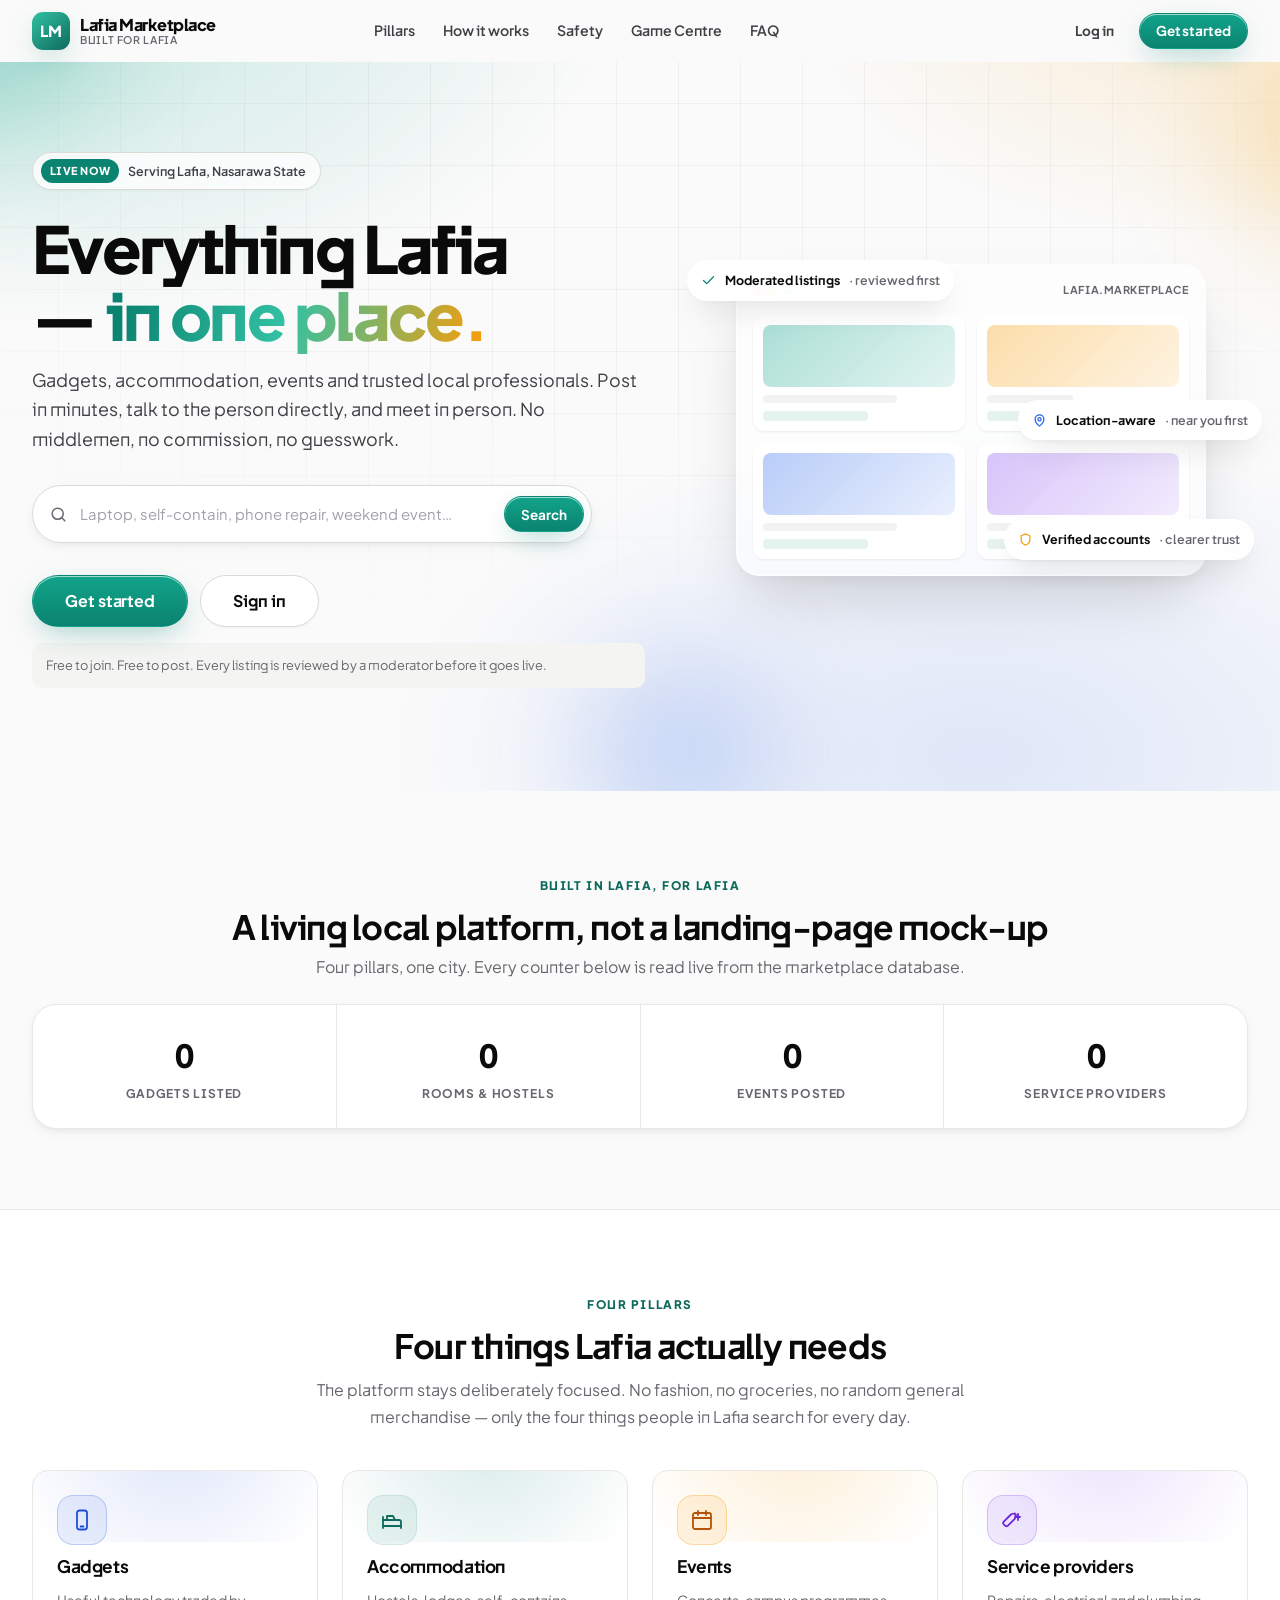
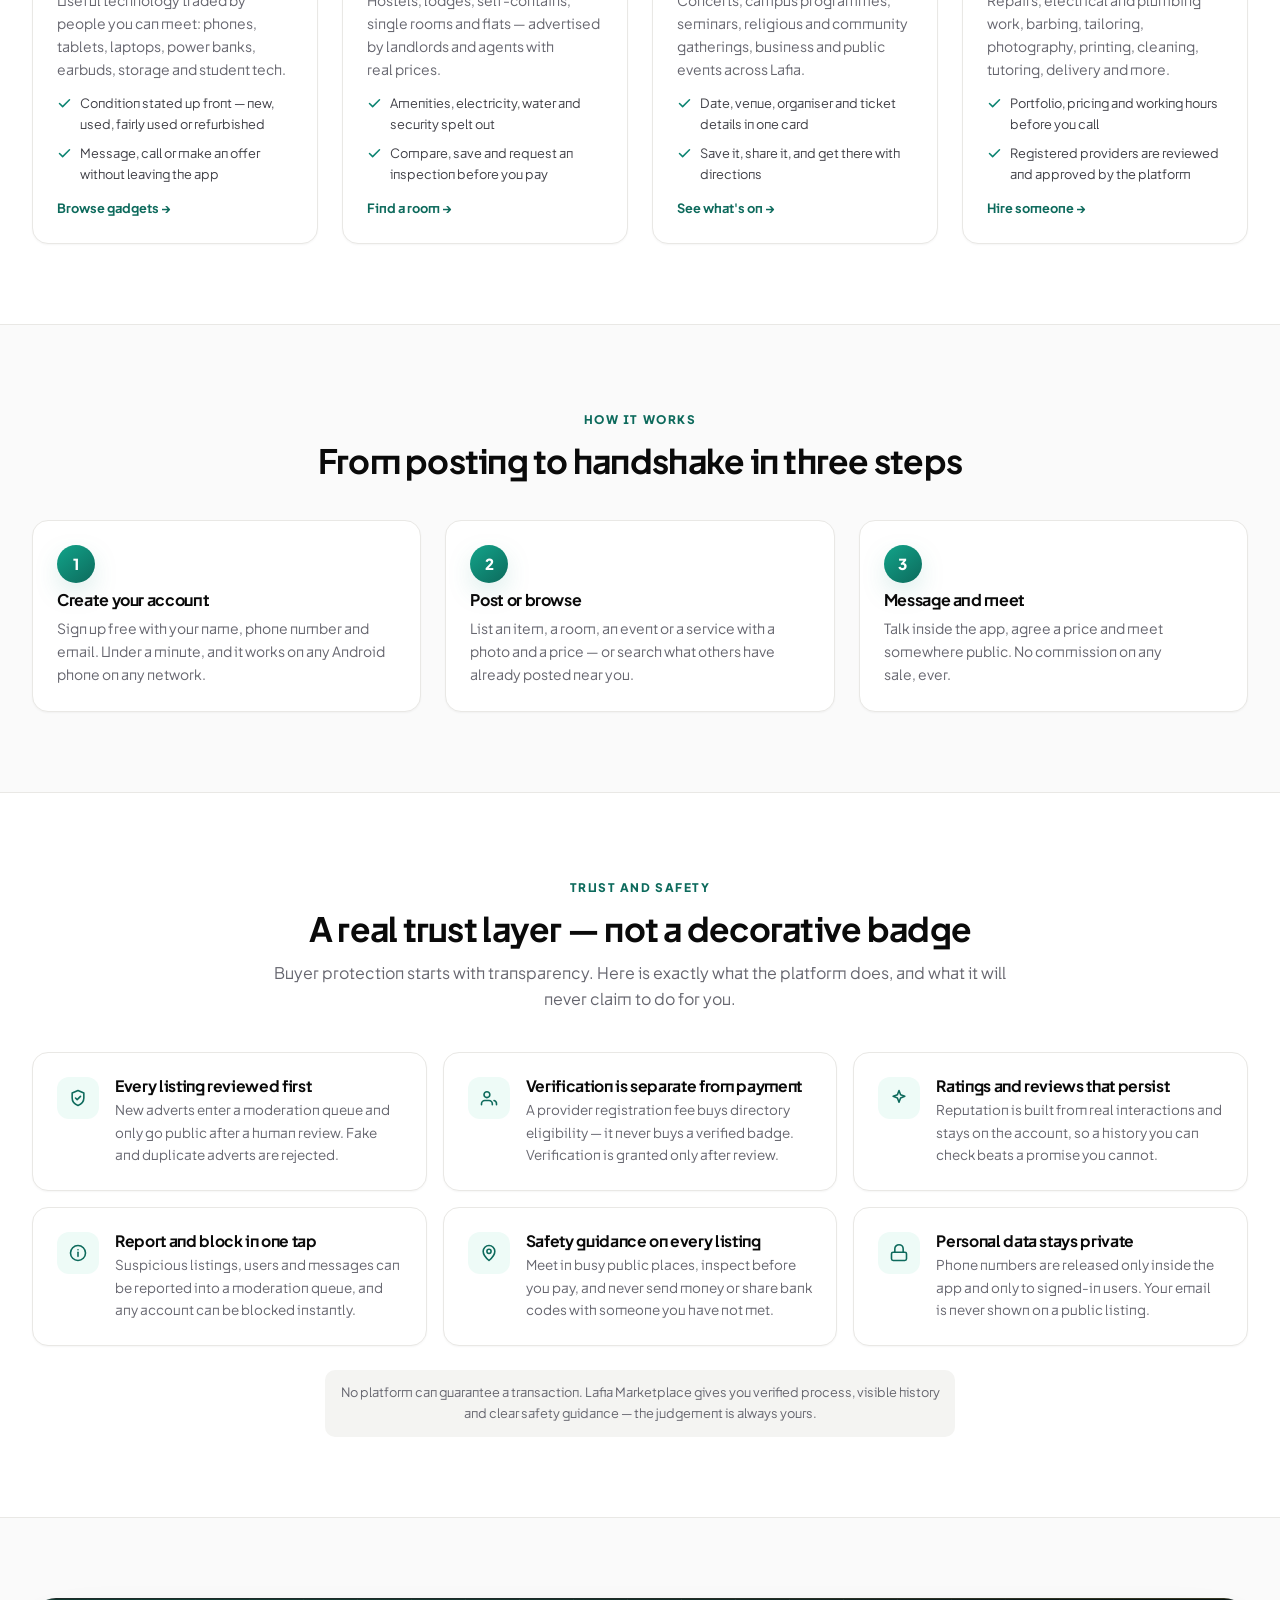
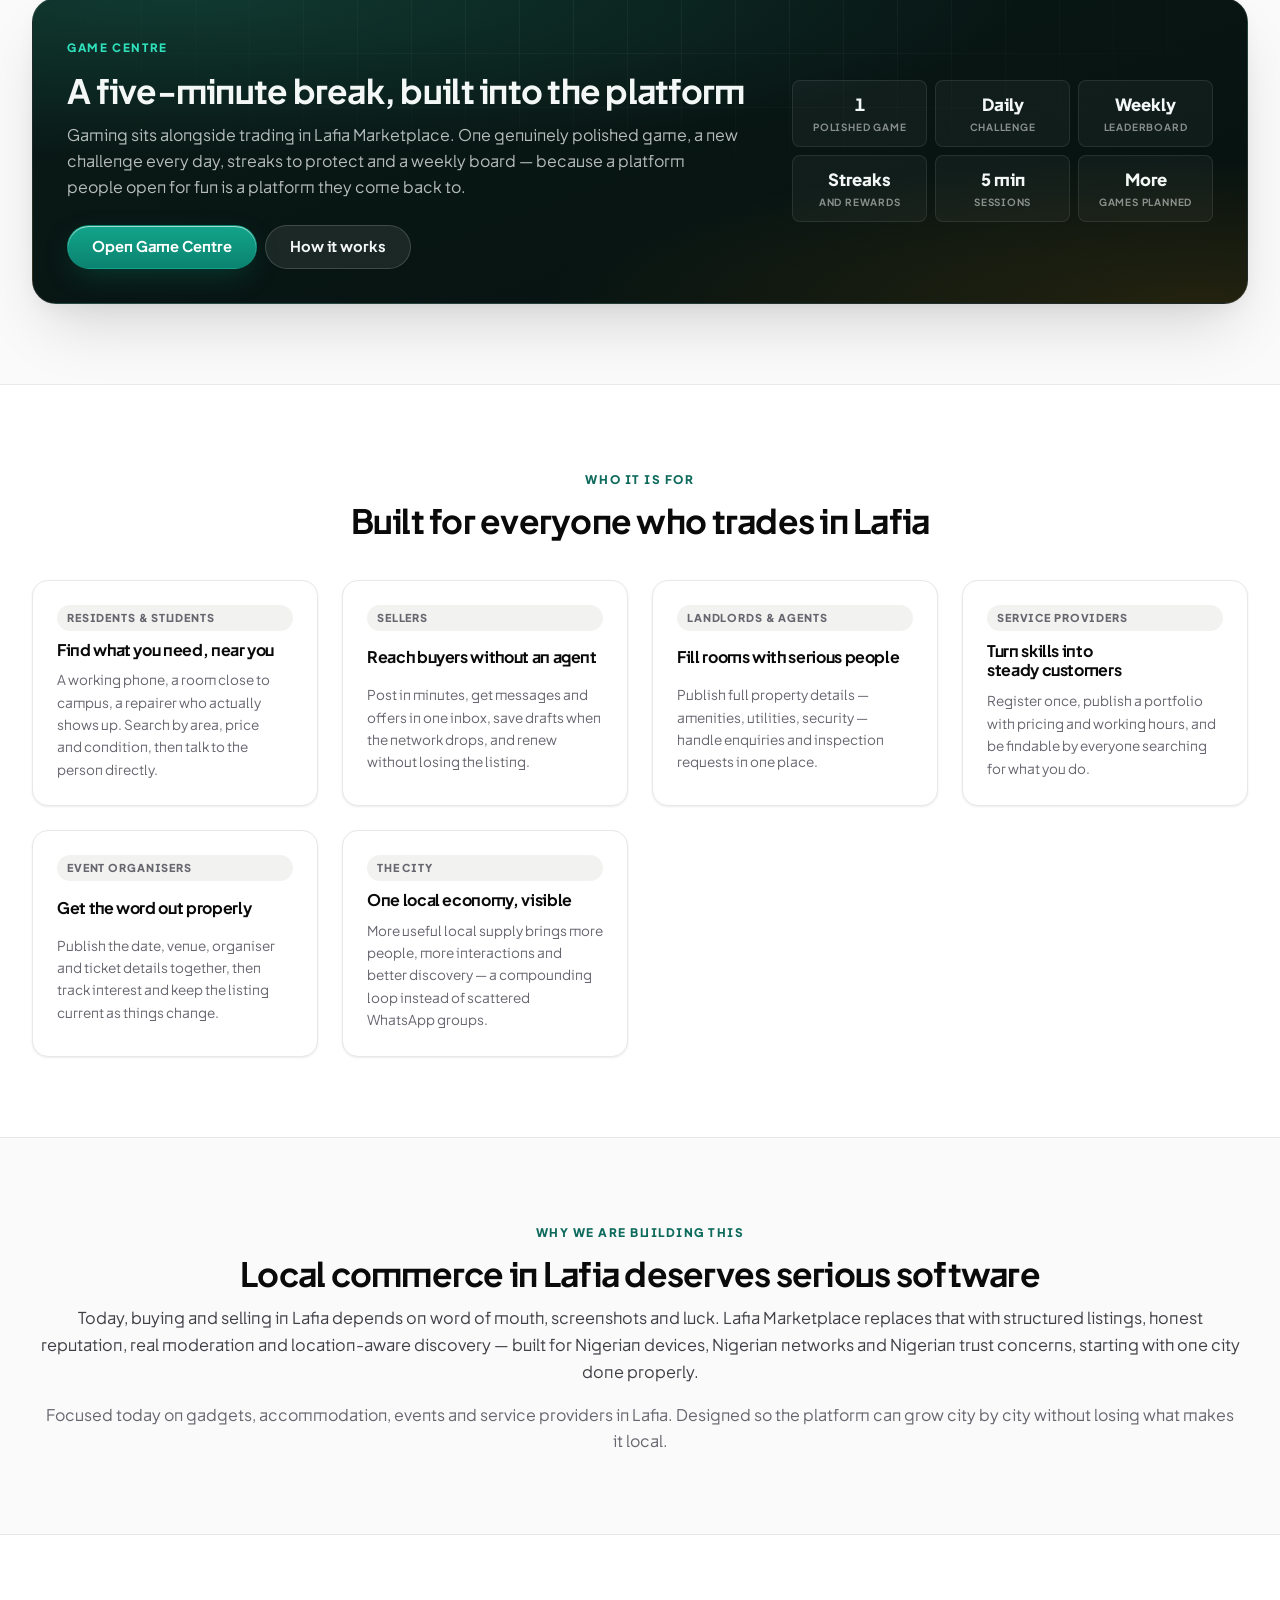
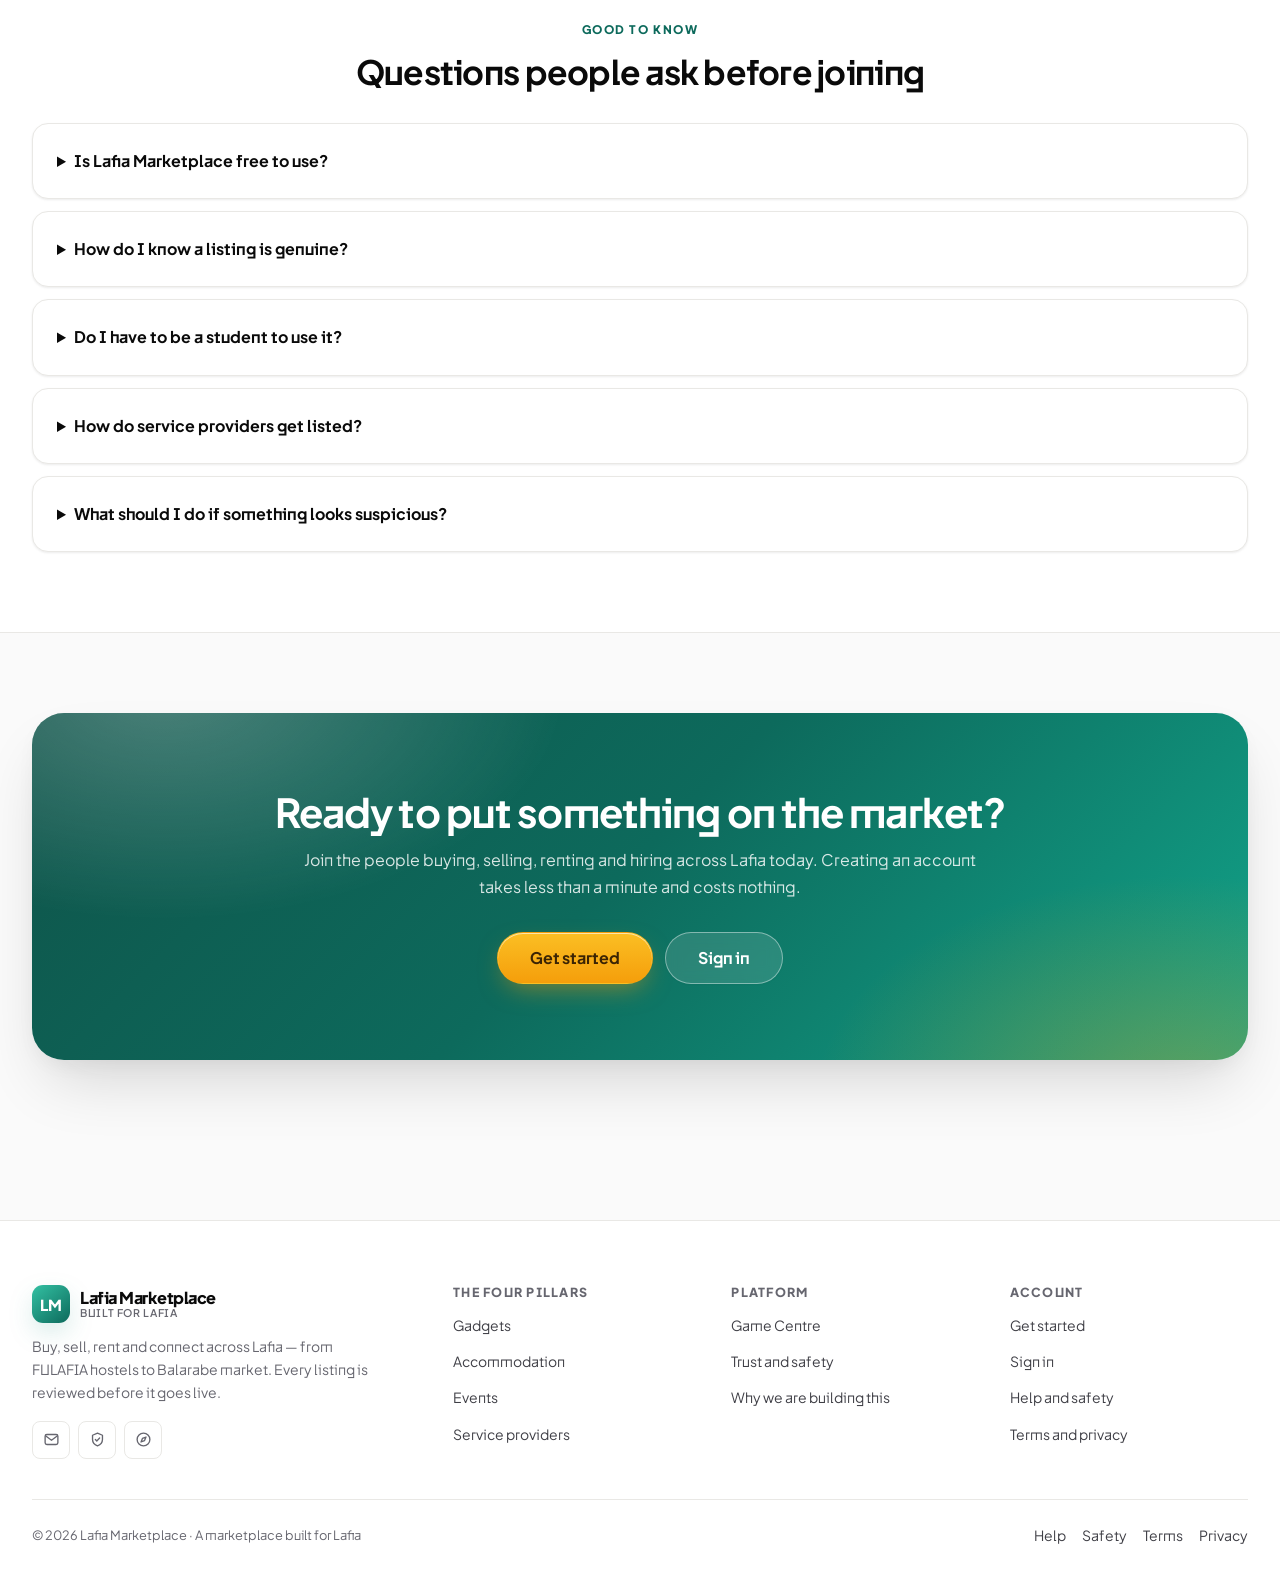
==== commit 7ff3bdad: "feat: x10 master redesign — Game Centre, in-app messaging, Make an Offer, premium dark-tech landing," ====
--- a/frontend/index.html
+++ b/frontend/index.html
@@ -5,7 +5,7 @@
   <meta name="viewport" content="width=device-width, initial-scale=1.0">
   <meta name="theme-color" content="#0b8371">
   <title>Lafia Marketplace — Buy, sell, rent and connect across Lafia</title>
-  <meta name="description" content="Lafia Marketplace is the local marketplace for Lafia, Nasarawa State. Buy and sell gadgets, find hostels and lodges near FULAFIA, hire trusted services and discover events — every listing reviewed before it goes live.">
+  <meta name="description" content="Lafia Marketplace is the local platform for Lafia, Nasarawa State. Find gadgets, hostels and lodges, hire trusted service providers and discover events — with every listing reviewed before it goes live.">
   <!-- Canonical + og:url are filled in by shell.js from the live origin so the
        tags stay correct on any deploy (Vercel preview, custom domain, local). -->
   <link rel="canonical" href="./">
@@ -13,14 +13,14 @@
   <!-- Open Graph / social -->
   <meta property="og:type" content="website">
   <meta property="og:site_name" content="Lafia Marketplace">
-  <meta property="og:title" content="Lafia Marketplace — A marketplace built for Lafia">
-  <meta property="og:description" content="Goods, rooms, services and events in one place. Post a listing in minutes and reach buyers across Lafia.">
+  <meta property="og:title" content="Lafia Marketplace — Your city, one platform">
+  <meta property="og:description" content="Gadgets, accommodation, events and trusted local services in one place. Post in minutes and reach people across Lafia.">
   <meta property="og:url" content="./">
   <meta property="og:image" content="assets/logo.png">
   <meta property="og:image:alt" content="Lafia Marketplace">
   <meta property="og:locale" content="en_NG">
   <meta name="twitter:card" content="summary_large_image">
-  <meta name="twitter:title" content="Lafia Marketplace — A marketplace built for Lafia">
+  <meta name="twitter:title" content="Lafia Marketplace — Your city, one platform">
   <meta name="twitter:description" content="Buy, sell, rent and connect across Lafia. Every listing reviewed before it goes live.">
   <meta name="twitter:image" content="assets/logo.png">
 
@@ -60,12 +60,12 @@
             Serving Lafia, Nasarawa State
           </span>
 
-          <h1>Buy, sell, rent and connect — <em>all across Lafia.</em></h1>
+          <h1>Everything Lafia — <em>in one place.</em></h1>
 
           <p class="mk-lede">
-            One place for gadgets, hostels and lodges, services and events in Lafia.
-            Post a listing in minutes, message the seller directly, and meet in
-            person. No middlemen, no hidden agent fees, no guesswork.
+            Gadgets, accommodation, events and trusted local professionals.
+            Post in minutes, talk to the person directly, and meet in person.
+            No middlemen, no commission, no guesswork.
           </p>
 
           <div class="mk-search" role="search">
@@ -73,26 +73,27 @@
               <svg viewBox="0 0 24 24" fill="none" stroke="currentColor" stroke-width="1.9" stroke-linecap="round" stroke-linejoin="round" aria-hidden="true"><circle cx="11" cy="11" r="7"/><path d="m20 20-3.6-3.6"/></svg>
               <label class="sr-only" for="hero-search">Search Lafia Marketplace</label>
               <input id="hero-search" type="search" autocomplete="off"
-                     placeholder="Laptop, self-contain, generator, barbing…">
+                     placeholder="Laptop, self-contain, phone repair, weekend event…">
               <button class="btn btn-primary btn-sm" type="submit">Search</button>
             </form>
             <div id="hero-suggestions" class="suggestions hidden" role="listbox" aria-label="Search suggestions"></div>
           </div>
 
           <div class="mk-cta-row">
-            <a class="btn btn-primary btn-lg" href="pages/signup.html">Create free account</a>
-            <a class="btn btn-outline btn-lg" href="#preview" data-scroll>Explore listings</a>
+            <a class="btn btn-primary btn-lg" href="pages/signup.html">Get started</a>
+            <a class="btn btn-outline btn-lg" href="pages/login.html">Sign in</a>
           </div>
 
           <p class="form-note mt-2">
-            Free to join. Free to post. Listings are reviewed by a moderator before they go live.
+            Free to join. Free to post. Every listing is reviewed by a moderator before it goes live.
           </p>
         </div>
 
-        <!-- Floating glass product mock -->
+        <!-- Floating glass product mock — an illustration of the interface,
+             never a live listing feed. -->
         <div class="mk-hero__art" aria-hidden="true">
           <div class="mk-mock">
-            <div class="mk-mock__bar"><i></i><i></i><i></i><span>lafiamarketplace</span></div>
+            <div class="mk-mock__bar"><i></i><i></i><i></i><span>lafia.marketplace</span></div>
             <div class="mk-mock__grid">
               <div class="mk-mock__card">
                 <div class="mk-mock__thumb t1"></div>
@@ -119,35 +120,35 @@
 
           <span class="mk-float mk-float--a">
             <svg viewBox="0 0 24 24" fill="none" stroke="#0b8371" stroke-width="2" stroke-linecap="round" stroke-linejoin="round"><path d="M20 6 9 17l-5-5"/></svg>
-            Reviewed listing <em>· just now</em>
+            Moderated listings <em>· reviewed first</em>
           </span>
           <span class="mk-float mk-float--b">
-            <svg viewBox="0 0 24 24" fill="none" stroke="#f59e0b" stroke-width="2" stroke-linecap="round" stroke-linejoin="round"><path d="M7 17 17 7"/><path d="M9 7h8v8"/></svg>
-            New seller <em>· Angwan Rimi</em>
+            <svg viewBox="0 0 24 24" fill="none" stroke="#f59e0b" stroke-width="2" stroke-linecap="round" stroke-linejoin="round"><path d="M12 3l7 3v6c0 4.2-2.9 7.4-7 9-4.1-1.6-7-4.8-7-9V6z"/></svg>
+            Verified accounts <em>· clearer trust</em>
           </span>
           <span class="mk-float mk-float--c">
             <svg viewBox="0 0 24 24" fill="none" stroke="#2563eb" stroke-width="2" stroke-linecap="round" stroke-linejoin="round"><path d="M12 21s7-5.6 7-11a7 7 0 1 0-14 0c0 5.4 7 11 7 11Z"/><circle cx="12" cy="10" r="2.5"/></svg>
-            Bukan Sidi <em>· self-contain</em>
+            Location-aware <em>· near you first</em>
           </span>
         </div>
       </div>
     </section>
 
-    <!-- ======================== TRUST / STATS ========================== -->
+    <!-- ==================== LIVE PLATFORM COUNTERS ===================== -->
     <section class="section section-tight" aria-labelledby="stats-heading">
       <div class="container">
         <div class="text-center reveal" style="margin-bottom:var(--sp-5)">
-          <span class="mk-kicker">Trusted across Lafia</span>
-          <h2 id="stats-heading" style="margin-bottom:var(--sp-2)">Built for FULAFIA students — and everyone else in Lafia</h2>
-          <p class="text-muted" style="max-width:62ch;margin-inline:auto">
-            Four categories, one city, zero middlemen. Every number below is live from the marketplace.
+          <span class="mk-kicker">Built in Lafia, for Lafia</span>
+          <h2 id="stats-heading" style="margin-bottom:var(--sp-2)">A living local platform, not a landing-page mock-up</h2>
+          <p class="text-muted" style="max-width:64ch;margin-inline:auto">
+            Four pillars, one city. Every counter below is read live from the marketplace database.
           </p>
         </div>
 
         <div class="mk-stats reveal" role="list">
           <div class="mk-stat" role="listitem">
             <div class="mk-stat__value" id="stat-products">0</div>
-            <div class="mk-stat__label">Live listings</div>
+            <div class="mk-stat__label">Gadgets listed</div>
           </div>
           <div class="mk-stat" role="listitem">
             <div class="mk-stat__value" id="stat-accommodation">0</div>
@@ -159,78 +160,74 @@
           </div>
           <div class="mk-stat" role="listitem">
             <div class="mk-stat__value" id="stat-services">0</div>
-            <div class="mk-stat__label">Services offered</div>
-          </div>
-        </div>
-      </div>
-    </section>
-
-    <!-- ==================== POPULAR CATEGORIES ========================= -->
-    <section class="section section-surface" id="categories" aria-labelledby="cat-heading">
-      <div class="container">
-        <div class="section-head reveal">
-          <div>
-            <span class="mk-kicker">Browse</span>
-            <h2 id="cat-heading">Popular categories</h2>
-            <p>What people in Lafia are buying, selling and renting right now</p>
-          </div>
-          <a class="btn btn-outline btn-sm" href="pages/home.html">See all listings</a>
-        </div>
-        <div class="chip-row reveal" id="category-strip">
-          <div class="skeleton skeleton-chip"></div>
-          <div class="skeleton skeleton-chip"></div>
-          <div class="skeleton skeleton-chip"></div>
-          <div class="skeleton skeleton-chip"></div>
-        </div>
-      </div>
-    </section>
-
-    <!-- ========================== FEATURES ============================= -->
-    <section class="section" id="features" aria-labelledby="feat-heading">
+            <div class="mk-stat__label">Service providers</div>
+          </div>
+        </div>
+      </div>
+    </section>
+
+    <!-- ====================== FOUR SACRED PILLARS ====================== -->
+    <section class="section section-surface" id="pillars" aria-labelledby="pillars-heading">
       <div class="container">
         <div class="text-center reveal" style="margin-bottom:var(--sp-7)">
-          <span class="mk-kicker">Everything in one place</span>
-          <h2 id="feat-heading">Four ways to use Lafia Marketplace</h2>
-          <p class="text-muted" style="max-width:58ch;margin-inline:auto">
-            Whether you are trading a phone, renting a room, hiring a printer or promoting an event,
-            the whole journey happens here.
+          <span class="mk-kicker">Four pillars</span>
+          <h2 id="pillars-heading">Four things Lafia actually needs</h2>
+          <p class="text-muted" style="max-width:60ch;margin-inline:auto">
+            The platform stays deliberately focused. No fashion, no groceries, no random
+            general merchandise — only the four things people in Lafia search for every day.
           </p>
         </div>
 
         <div class="grid grid-4">
-          <article class="mk-feature reveal" data-delay="1">
-            <span class="mk-feature__icon" aria-hidden="true">
-              <svg viewBox="0 0 24 24" fill="none" stroke="currentColor" stroke-width="1.9" stroke-linecap="round" stroke-linejoin="round"><path d="M3 7.5V4a1 1 0 0 1 1-1h3.5a2 2 0 0 1 1.4.6l9.6 9.6a2 2 0 0 1 0 2.8l-3.5 3.5a2 2 0 0 1-2.8 0L3.6 8.9A2 2 0 0 1 3 7.5Z"/><circle cx="7.5" cy="7.5" r="1.4"/></svg>
-            </span>
-            <h3>Marketplace</h3>
-            <p>Phones, laptops, electronics and accessories — genuine gadgets priced by the seller, not by an agent.</p>
-            <a class="mk-feature__link" href="pages/home.html">Browse listings →</a>
-          </article>
-
-          <article class="mk-feature reveal" data-delay="2">
-            <span class="mk-feature__icon" aria-hidden="true">
-              <svg viewBox="0 0 24 24" fill="none" stroke="currentColor" stroke-width="1.9" stroke-linecap="round" stroke-linejoin="round"><path d="M3 20V9"/><path d="M3 12h16a2 2 0 0 1 2 2v6"/><path d="M3 18h18"/><path d="M7 12V8h6l2 4"/></svg>
-            </span>
-            <h3>Hostels &amp; Lodges</h3>
-            <p>Self-contains, single rooms, hostels and flats around FULAFIA and across Lafia — with real prices and amenities.</p>
+          <article class="mk-feature pl-card pl-card--gadgets reveal" data-delay="1">
+            <span class="pl-card__icon" aria-hidden="true">
+              <svg viewBox="0 0 24 24" fill="none" stroke="currentColor" stroke-width="1.8" stroke-linecap="round" stroke-linejoin="round"><rect x="7" y="2.5" width="10" height="19" rx="2.5"/><path d="M10.5 18.5h3"/></svg>
+            </span>
+            <h3>Gadgets</h3>
+            <p>Useful technology traded by people you can meet: phones, tablets, laptops, power banks, earbuds, storage and student tech.</p>
+            <ul class="pl-list">
+              <li><svg viewBox="0 0 24 24" fill="none" stroke="currentColor" stroke-width="2.4" stroke-linecap="round" stroke-linejoin="round" aria-hidden="true"><path d="M20 6 9 17l-5-5"/></svg>Condition stated up front — new, used, fairly used or refurbished</li>
+              <li><svg viewBox="0 0 24 24" fill="none" stroke="currentColor" stroke-width="2.4" stroke-linecap="round" stroke-linejoin="round" aria-hidden="true"><path d="M20 6 9 17l-5-5"/></svg>Message, call or make an offer without leaving the app</li>
+            </ul>
+            <a class="mk-feature__link" href="pages/home.html">Browse gadgets →</a>
+          </article>
+
+          <article class="mk-feature pl-card pl-card--rooms reveal" data-delay="2">
+            <span class="pl-card__icon" aria-hidden="true">
+              <svg viewBox="0 0 24 24" fill="none" stroke="currentColor" stroke-width="1.8" stroke-linecap="round" stroke-linejoin="round"><path d="M3 20V9"/><path d="M3 12h16a2 2 0 0 1 2 2v6"/><path d="M3 18h18"/><path d="M7 12V8h6l2 4"/></svg>
+            </span>
+            <h3>Accommodation</h3>
+            <p>Hostels, lodges, self-contains, single rooms and flats — advertised by landlords and agents with real prices.</p>
+            <ul class="pl-list">
+              <li><svg viewBox="0 0 24 24" fill="none" stroke="currentColor" stroke-width="2.4" stroke-linecap="round" stroke-linejoin="round" aria-hidden="true"><path d="M20 6 9 17l-5-5"/></svg>Amenities, electricity, water and security spelt out</li>
+              <li><svg viewBox="0 0 24 24" fill="none" stroke="currentColor" stroke-width="2.4" stroke-linecap="round" stroke-linejoin="round" aria-hidden="true"><path d="M20 6 9 17l-5-5"/></svg>Compare, save and request an inspection before you pay</li>
+            </ul>
             <a class="mk-feature__link" href="pages/accommodation.html">Find a room →</a>
           </article>
 
-          <article class="mk-feature reveal" data-delay="3">
-            <span class="mk-feature__icon" aria-hidden="true">
-              <svg viewBox="0 0 24 24" fill="none" stroke="currentColor" stroke-width="1.9" stroke-linecap="round" stroke-linejoin="round"><rect x="3" y="5" width="18" height="16" rx="2"/><path d="M3 10h18"/><path d="M8 3v4"/><path d="M16 3v4"/></svg>
-            </span>
-            <h3>Events &amp; adverts</h3>
-            <p>Campus happenings, career fairs, concerts, church programmes and business adverts posted by the organisers themselves.</p>
+          <article class="mk-feature pl-card pl-card--events reveal" data-delay="3">
+            <span class="pl-card__icon" aria-hidden="true">
+              <svg viewBox="0 0 24 24" fill="none" stroke="currentColor" stroke-width="1.8" stroke-linecap="round" stroke-linejoin="round"><rect x="3" y="5" width="18" height="16" rx="2"/><path d="M3 10h18"/><path d="M8 3v4"/><path d="M16 3v4"/></svg>
+            </span>
+            <h3>Events</h3>
+            <p>Concerts, campus programmes, seminars, religious and community gatherings, business and public events across Lafia.</p>
+            <ul class="pl-list">
+              <li><svg viewBox="0 0 24 24" fill="none" stroke="currentColor" stroke-width="2.4" stroke-linecap="round" stroke-linejoin="round" aria-hidden="true"><path d="M20 6 9 17l-5-5"/></svg>Date, venue, organiser and ticket details in one card</li>
+              <li><svg viewBox="0 0 24 24" fill="none" stroke="currentColor" stroke-width="2.4" stroke-linecap="round" stroke-linejoin="round" aria-hidden="true"><path d="M20 6 9 17l-5-5"/></svg>Save it, share it, and get there with directions</li>
+            </ul>
             <a class="mk-feature__link" href="pages/events.html">See what's on →</a>
           </article>
 
-          <article class="mk-feature reveal" data-delay="4">
-            <span class="mk-feature__icon" aria-hidden="true">
-              <svg viewBox="0 0 24 24" fill="none" stroke="currentColor" stroke-width="1.9" stroke-linecap="round" stroke-linejoin="round"><path d="M14.5 5.5a4 4 0 0 1 0 5.6l-6.6 6.6a2 2 0 0 1-2.8 0l-1.3-1.3a2 2 0 0 1 0-2.8l6.6-6.6a4 4 0 0 1 5.6 0Z"/><path d="M15 9h5"/><path d="M18 6v6"/></svg>
-            </span>
-            <h3>Services</h3>
-            <p>Laundry, printing, device repair, tutoring, barbing, delivery and more — offered by people right here in Lafia.</p>
+          <article class="mk-feature pl-card pl-card--services reveal" data-delay="4">
+            <span class="pl-card__icon" aria-hidden="true">
+              <svg viewBox="0 0 24 24" fill="none" stroke="currentColor" stroke-width="1.8" stroke-linecap="round" stroke-linejoin="round"><path d="M14.5 5.5a4 4 0 0 1 0 5.6l-6.6 6.6a2 2 0 0 1-2.8 0l-1.3-1.3a2 2 0 0 1 0-2.8l6.6-6.6a4 4 0 0 1 5.6 0Z"/><path d="M15 9h5"/><path d="M18 6v6"/></svg>
+            </span>
+            <h3>Service providers</h3>
+            <p>Repairs, electrical and plumbing work, barbing, tailoring, photography, printing, cleaning, tutoring, delivery and more.</p>
+            <ul class="pl-list">
+              <li><svg viewBox="0 0 24 24" fill="none" stroke="currentColor" stroke-width="2.4" stroke-linecap="round" stroke-linejoin="round" aria-hidden="true"><path d="M20 6 9 17l-5-5"/></svg>Portfolio, pricing and working hours before you call</li>
+              <li><svg viewBox="0 0 24 24" fill="none" stroke="currentColor" stroke-width="2.4" stroke-linecap="round" stroke-linejoin="round" aria-hidden="true"><path d="M20 6 9 17l-5-5"/></svg>Registered providers are reviewed and approved by the platform</li>
+            </ul>
             <a class="mk-feature__link" href="pages/services.html">Hire someone →</a>
           </article>
         </div>
@@ -238,138 +235,208 @@
     </section>
 
     <!-- ======================== HOW IT WORKS =========================== -->
-    <section class="section section-surface" id="how" aria-labelledby="how-heading">
+    <section class="section" id="how" aria-labelledby="how-heading">
       <div class="container">
         <div class="text-center reveal" style="margin-bottom:var(--sp-7)">
           <span class="mk-kicker">How it works</span>
-          <h2 id="how-heading">From listing to handshake in three steps</h2>
+          <h2 id="how-heading">From posting to handshake in three steps</h2>
         </div>
 
         <div class="mk-steps">
           <article class="mk-step reveal" data-delay="1">
             <span class="mk-step__num">1</span>
             <h3>Create your account</h3>
-            <p>Sign up free with your name, phone number and email. It takes under a minute and works on any phone.</p>
+            <p>Sign up free with your name, phone number and email. Under a minute, and it works on any Android phone on any network.</p>
           </article>
           <article class="mk-step reveal" data-delay="2">
             <span class="mk-step__num">2</span>
             <h3>Post or browse</h3>
-            <p>List an item, room, event or service with a photo and a price — or search what others have already posted.</p>
+            <p>List an item, a room, an event or a service with a photo and a price — or search what others have already posted near you.</p>
           </article>
           <article class="mk-step reveal" data-delay="3">
             <span class="mk-step__num">3</span>
-            <h3>Connect and trade</h3>
-            <p>Call or message the person directly, agree a price and meet somewhere safe. No commission, no waiting.</p>
-          </article>
-        </div>
-      </div>
-    </section>
-
-    <!-- ========================= LIVE PREVIEW ========================== -->
-    <section class="section" id="preview" aria-labelledby="preview-heading">
-      <div class="container">
-        <div class="section-head reveal">
+            <h3>Message and meet</h3>
+            <p>Talk inside the app, agree a price and meet somewhere public. No commission on any sale, ever.</p>
+          </article>
+        </div>
+      </div>
+    </section>
+
+    <!-- ==================== TRUST & SAFETY LAYER ======================= -->
+    <section class="section section-surface" id="safety" aria-labelledby="safety-heading">
+      <div class="container">
+        <div class="text-center reveal" style="margin-bottom:var(--sp-7)">
+          <span class="mk-kicker">Trust and safety</span>
+          <h2 id="safety-heading">A real trust layer — not a decorative badge</h2>
+          <p class="text-muted" style="max-width:62ch;margin-inline:auto">
+            Buyer protection starts with transparency. Here is exactly what the platform does,
+            and what it will never claim to do for you.
+          </p>
+        </div>
+
+        <div class="trust-grid">
+          <article class="trust-item reveal" data-delay="1">
+            <span class="trust-item__mark" aria-hidden="true">
+              <svg viewBox="0 0 24 24" fill="none" stroke="currentColor" stroke-width="1.9" stroke-linecap="round" stroke-linejoin="round"><path d="M12 3l7 3v6c0 4.2-2.9 7.4-7 9-4.1-1.6-7-4.8-7-9V6z"/><path d="m9 12 2 2 4-4"/></svg>
+            </span>
+            <div>
+              <h3>Every listing reviewed first</h3>
+              <p>New adverts enter a moderation queue and only go public after a human review. Fake and duplicate adverts are rejected.</p>
+            </div>
+          </article>
+
+          <article class="trust-item reveal" data-delay="2">
+            <span class="trust-item__mark" aria-hidden="true">
+              <svg viewBox="0 0 24 24" fill="none" stroke="currentColor" stroke-width="1.9" stroke-linecap="round" stroke-linejoin="round"><path d="M16 20v-1a4 4 0 0 0-4-4H7a4 4 0 0 0-4 4v1"/><circle cx="9.5" cy="8" r="3.5"/><path d="M21 20v-1a4 4 0 0 0-3-3.9"/></svg>
+            </span>
+            <div>
+              <h3>Verification is separate from payment</h3>
+              <p>A provider registration fee buys directory eligibility — it never buys a verified badge. Verification is granted only after review.</p>
+            </div>
+          </article>
+
+          <article class="trust-item reveal" data-delay="3">
+            <span class="trust-item__mark" aria-hidden="true">
+              <svg viewBox="0 0 24 24" fill="none" stroke="currentColor" stroke-width="1.9" stroke-linecap="round" stroke-linejoin="round"><path d="m12 3 1.9 5.1L19 10l-5.1 1.9L12 17l-1.9-5.1L5 10l5.1-1.9z"/></svg>
+            </span>
+            <div>
+              <h3>Ratings and reviews that persist</h3>
+              <p>Reputation is built from real interactions and stays on the account, so a history you can check beats a promise you cannot.</p>
+            </div>
+          </article>
+
+          <article class="trust-item reveal" data-delay="1">
+            <span class="trust-item__mark" aria-hidden="true">
+              <svg viewBox="0 0 24 24" fill="none" stroke="currentColor" stroke-width="1.9" stroke-linecap="round" stroke-linejoin="round"><circle cx="12" cy="12" r="9"/><path d="M12 11v5"/><path d="M12 8h.01"/></svg>
+            </span>
+            <div>
+              <h3>Report and block in one tap</h3>
+              <p>Suspicious listings, users and messages can be reported into a moderation queue, and any account can be blocked instantly.</p>
+            </div>
+          </article>
+
+          <article class="trust-item reveal" data-delay="2">
+            <span class="trust-item__mark" aria-hidden="true">
+              <svg viewBox="0 0 24 24" fill="none" stroke="currentColor" stroke-width="1.9" stroke-linecap="round" stroke-linejoin="round"><path d="M12 21s7-5.6 7-11a7 7 0 1 0-14 0c0 5.4 7 11 7 11Z"/><circle cx="12" cy="10" r="2.5"/></svg>
+            </span>
+            <div>
+              <h3>Safety guidance on every listing</h3>
+              <p>Meet in busy public places, inspect before you pay, and never send money or share bank codes with someone you have not met.</p>
+            </div>
+          </article>
+
+          <article class="trust-item reveal" data-delay="3">
+            <span class="trust-item__mark" aria-hidden="true">
+              <svg viewBox="0 0 24 24" fill="none" stroke="currentColor" stroke-width="1.9" stroke-linecap="round" stroke-linejoin="round"><rect x="3" y="11" width="18" height="10" rx="2"/><path d="M7 11V7a5 5 0 0 1 10 0v4"/></svg>
+            </span>
+            <div>
+              <h3>Personal data stays private</h3>
+              <p>Phone numbers are released only inside the app and only to signed-in users. Your email is never shown on a public listing.</p>
+            </div>
+          </article>
+        </div>
+
+        <p class="form-note text-center mt-3" style="max-width:70ch;margin-inline:auto">
+          No platform can guarantee a transaction. Lafia Marketplace gives you verified process,
+          visible history and clear safety guidance — the judgement is always yours.
+        </p>
+      </div>
+    </section>
+
+    <!-- ========================= GAME CENTRE =========================== -->
+    <section class="section" id="game" aria-labelledby="game-heading">
+      <div class="container">
+        <div class="deep-surface game-module reveal">
           <div>
-            <span class="mk-kicker">Real listings</span>
-            <h2 id="preview-heading">See what's on the market today</h2>
-            <p>Straight from the live marketplace — no sign-up needed to look</p>
-          </div>
-          <a class="btn btn-outline btn-sm" href="pages/home.html">Browse everything</a>
-        </div>
-
-        <div class="grid grid-cards" id="featured-grid">
-          <div class="skeleton skeleton-card"></div>
-          <div class="skeleton skeleton-card"></div>
-          <div class="skeleton skeleton-card"></div>
-          <div class="skeleton skeleton-card"></div>
-          <div class="skeleton skeleton-card"></div>
-          <div class="skeleton skeleton-card"></div>
-        </div>
-      </div>
-    </section>
-
-    <!-- ======================== ACCOMMODATION ========================== -->
-    <section class="section section-surface" aria-labelledby="rooms-heading">
-      <div class="container">
-        <div class="section-head reveal">
-          <div>
-            <span class="mk-kicker">Rooms &amp; hostels</span>
-            <h2 id="rooms-heading">Hostels &amp; lodges near FULAFIA and around Lafia</h2>
-            <p>Angwan Rimi, Bukan Sidi, Mararaba, Tudun Amba, Akun and more</p>
-          </div>
-          <a class="btn btn-outline btn-sm" href="pages/accommodation.html">View all rooms</a>
-        </div>
-        <div class="grid grid-cards" id="rooms-grid">
-          <div class="skeleton skeleton-card"></div>
-          <div class="skeleton skeleton-card"></div>
-          <div class="skeleton skeleton-card"></div>
-        </div>
-      </div>
-    </section>
-
-    <!-- =========================== EVENTS ============================== -->
-    <section class="section" aria-labelledby="events-heading">
-      <div class="container">
-        <div class="section-head reveal">
-          <div>
-            <span class="mk-kicker">What's happening</span>
-            <h2 id="events-heading">Events and announcements in Lafia</h2>
-            <p>Posted by organisers and reviewed by our moderators</p>
-          </div>
-          <a class="btn btn-outline btn-sm" href="pages/events.html">All events</a>
-        </div>
-        <div class="grid grid-3" id="events-list">
-          <div class="skeleton skeleton-card"></div>
-          <div class="skeleton skeleton-card"></div>
-          <div class="skeleton skeleton-card"></div>
-        </div>
-      </div>
-    </section>
-
-    <!-- ========================= TESTIMONIALS ========================== -->
-    <section class="section section-surface" aria-labelledby="quotes-heading">
+            <span class="deep-kicker">Game Centre</span>
+            <h2 id="game-heading" style="margin:var(--sp-3) 0">A five-minute break, built into the platform</h2>
+            <p style="max-width:56ch">
+              Gaming sits alongside trading in Lafia Marketplace. One genuinely polished game,
+              a new challenge every day, streaks to protect and a weekly board — because a
+              platform people open for fun is a platform they come back to.
+            </p>
+            <div class="game-actions mt-3">
+              <a class="btn btn-primary" href="pages/game-centre.html">Open Game Centre</a>
+              <a class="btn btn-outline" href="#how">How it works</a>
+            </div>
+          </div>
+          <div class="game-module__stats" aria-hidden="true">
+            <div class="game-module__stat"><b>1</b><span>Polished game</span></div>
+            <div class="game-module__stat"><b>Daily</b><span>Challenge</span></div>
+            <div class="game-module__stat"><b>Weekly</b><span>Leaderboard</span></div>
+            <div class="game-module__stat"><b>Streaks</b><span>And rewards</span></div>
+            <div class="game-module__stat"><b>5 min</b><span>Sessions</span></div>
+            <div class="game-module__stat"><b>More</b><span>Games planned</span></div>
+          </div>
+        </div>
+      </div>
+    </section>
+
+    <!-- ========================== BUILT FOR ============================ -->
+    <section class="section section-surface" id="built-for" aria-labelledby="built-heading">
       <div class="container">
         <div class="text-center reveal" style="margin-bottom:var(--sp-7)">
-          <span class="mk-kicker">Early feedback</span>
-          <h2 id="quotes-heading">What early users tell us</h2>
-          <p class="text-muted" style="max-width:56ch;margin-inline:auto">
-            Illustrative feedback from people who tested the platform during our Lafia pilot.
-          </p>
+          <span class="mk-kicker">Who it is for</span>
+          <h2 id="built-heading">Built for everyone who trades in Lafia</h2>
         </div>
 
         <div class="grid grid-3">
-          <figure class="mk-quote reveal" data-delay="1">
-            <svg class="mark" viewBox="0 0 24 24" fill="none" stroke="currentColor" stroke-width="1.8" stroke-linecap="round" stroke-linejoin="round" aria-hidden="true"><path d="M9 7H6a2 2 0 0 0-2 2v3a2 2 0 0 0 2 2h2v2a2 2 0 0 1-2 2H5"/><path d="M19 7h-3a2 2 0 0 0-2 2v3a2 2 0 0 0 2 2h2v2a2 2 0 0 1-2 2h-1"/></svg>
-            <blockquote><p>I sold my old laptop the same afternoon I posted it. No agent took a cut and the buyer came to my hostel.</p></blockquote>
-            <figcaption class="mk-quote__by">
-              <span class="seller-avatar" aria-hidden="true">AB</span>
-              <span><strong>A. Bello</strong><small>300 Level, FULAFIA</small></span>
-            </figcaption>
-          </figure>
-
-          <figure class="mk-quote reveal" data-delay="2">
-            <svg class="mark" viewBox="0 0 24 24" fill="none" stroke="currentColor" stroke-width="1.8" stroke-linecap="round" stroke-linejoin="round" aria-hidden="true"><path d="M9 7H6a2 2 0 0 0-2 2v3a2 2 0 0 0 2 2h2v2a2 2 0 0 1-2 2H5"/><path d="M19 7h-3a2 2 0 0 0-2 2v3a2 2 0 0 0 2 2h2v2a2 2 0 0 1-2 2h-1"/></svg>
-            <blockquote><p>Renting out my self-contain used to mean endless phone calls. Now the details are public and I only talk to serious people.</p></blockquote>
-            <figcaption class="mk-quote__by">
-              <span class="seller-avatar" aria-hidden="true">MO</span>
-              <span><strong>M. Okafor</strong><small>Landlord, Bukan Sidi</small></span>
-            </figcaption>
-          </figure>
-
-          <figure class="mk-quote reveal" data-delay="3">
-            <svg class="mark" viewBox="0 0 24 24" fill="none" stroke="currentColor" stroke-width="1.8" stroke-linecap="round" stroke-linejoin="round" aria-hidden="true"><path d="M9 7H6a2 2 0 0 0-2 2v3a2 2 0 0 0 2 2h2v2a2 2 0 0 1-2 2H5"/><path d="M19 7h-3a2 2 0 0 0-2 2v3a2 2 0 0 0 2 2h2v2a2 2 0 0 1-2 2h-1"/></svg>
-            <blockquote><p>My printing business gets steady jobs from students who found me here. It replaced flyers completely.</p></blockquote>
-            <figcaption class="mk-quote__by">
-              <span class="seller-avatar" aria-hidden="true">SG</span>
-              <span><strong>S. Garba</strong><small>Printing &amp; typing, Lafia</small></span>
-            </figcaption>
-          </figure>
-        </div>
+          <article class="card role-card reveal" data-delay="1">
+            <span class="role-card__tag">Residents &amp; students</span>
+            <h3>Find what you need, near you</h3>
+            <p>A working phone, a room close to campus, a repairer who actually shows up. Search by area, price and condition, then talk to the person directly.</p>
+          </article>
+          <article class="card role-card reveal" data-delay="2">
+            <span class="role-card__tag">Sellers</span>
+            <h3>Reach buyers without an agent</h3>
+            <p>Post in minutes, get messages and offers in one inbox, save drafts when the network drops, and renew without losing the listing.</p>
+          </article>
+          <article class="card role-card reveal" data-delay="3">
+            <span class="role-card__tag">Landlords &amp; agents</span>
+            <h3>Fill rooms with serious people</h3>
+            <p>Publish full property details — amenities, utilities, security — handle enquiries and inspection requests in one place.</p>
+          </article>
+          <article class="card role-card reveal" data-delay="1">
+            <span class="role-card__tag">Service providers</span>
+            <h3>Turn skills into steady customers</h3>
+            <p>Register once, publish a portfolio with pricing and working hours, and be findable by everyone searching for what you do.</p>
+          </article>
+          <article class="card role-card reveal" data-delay="2">
+            <span class="role-card__tag">Event organisers</span>
+            <h3>Get the word out properly</h3>
+            <p>Publish the date, venue, organiser and ticket details together, then track interest and keep the listing current as things change.</p>
+          </article>
+          <article class="card role-card reveal" data-delay="3">
+            <span class="role-card__tag">The city</span>
+            <h3>One local economy, visible</h3>
+            <p>More useful local supply brings more people, more interactions and better discovery — a compounding loop instead of scattered WhatsApp groups.</p>
+          </article>
+        </div>
+      </div>
+    </section>
+
+    <!-- ============================ VISION ============================= -->
+    <section class="section" id="vision" aria-labelledby="vision-heading">
+      <div class="container container-narrow text-center reveal">
+        <span class="mk-kicker">Why we are building this</span>
+        <h2 id="vision-heading" style="font-size:clamp(1.5rem,1.2rem+1.6vw,2.2rem)">
+          Local commerce in Lafia deserves serious software
+        </h2>
+        <p style="font-size:1.02rem">
+          Today, buying and selling in Lafia depends on word of mouth, screenshots and luck.
+          Lafia Marketplace replaces that with structured listings, honest reputation, real
+          moderation and location-aware discovery — built for Nigerian devices, Nigerian
+          networks and Nigerian trust concerns, starting with one city done properly.
+        </p>
+        <p class="text-muted">
+          Focused today on gadgets, accommodation, events and service providers in Lafia.
+          Designed so the platform can grow city by city without losing what makes it local.
+        </p>
       </div>
     </section>
 
     <!-- ============================= FAQ =============================== -->
-    <section class="section" id="faq" aria-labelledby="faq-heading">
+    <section class="section section-surface" id="faq" aria-labelledby="faq-heading">
       <div class="container container-narrow">
         <div class="text-center reveal" style="margin-bottom:var(--sp-6)">
           <span class="mk-kicker">Good to know</span>
@@ -379,23 +446,23 @@
         <div class="stack reveal" style="display:grid;gap:var(--sp-3)">
           <details class="card card-pad">
             <summary style="cursor:pointer;font-weight:700;color:var(--ink)">Is Lafia Marketplace free to use?</summary>
-            <p class="text-muted mt-2">Yes. Creating an account and posting listings is free. There is no commission on any sale — buyers and sellers deal with each other directly.</p>
+            <p class="text-muted mt-2">Yes. Creating an account and posting listings is free, and there is no commission on any sale. Optional paid promotion exists purely to give a listing more visibility for a fixed period — it never affects whether a listing is allowed on the platform.</p>
           </details>
           <details class="card card-pad">
             <summary style="cursor:pointer;font-weight:700;color:var(--ink)">How do I know a listing is genuine?</summary>
             <p class="text-muted mt-2">Every listing is reviewed by a moderator before it appears publicly, and accounts can be verified. Even so, always inspect an item in person and never send money before you have seen what you are buying.</p>
           </details>
           <details class="card card-pad">
-            <summary style="cursor:pointer;font-weight:700;color:var(--ink)">Do I have to be a FULAFIA student?</summary>
-            <p class="text-muted mt-2">No. Lafia Marketplace is open to everyone in Lafia — students, residents, traders, landlords, agents and service providers. Students simply make up a large part of the community.</p>
+            <summary style="cursor:pointer;font-weight:700;color:var(--ink)">Do I have to be a student to use it?</summary>
+            <p class="text-muted mt-2">No. Lafia Marketplace is open to everyone in Lafia — students, residents, traders, landlords, agents, organisers and service providers. Students are simply a large part of the community.</p>
           </details>
           <details class="card card-pad">
-            <summary style="cursor:pointer;font-weight:700;color:var(--ink)">How do I advertise a room or a service?</summary>
-            <p class="text-muted mt-2">Choose Hostel / Lodge or Service when you post, add a photo, set your price and describe what you are offering. Your advert goes live once a moderator has reviewed it.</p>
+            <summary style="cursor:pointer;font-weight:700;color:var(--ink)">How do service providers get listed?</summary>
+            <p class="text-muted mt-2">Register as a provider, submit your services and pay the one-time registration fee, then a moderator reviews and approves your profile. Approval and verification are separate steps — paying the fee does not verify you.</p>
           </details>
           <details class="card card-pad">
             <summary style="cursor:pointer;font-weight:700;color:var(--ink)">What should I do if something looks suspicious?</summary>
-            <p class="text-muted mt-2">Report the listing and contact our moderators. Meet in busy, public places, take a friend if you can, and never share sensitive details like bank codes or PINs.</p>
+            <p class="text-muted mt-2">Report the listing or the account, then block them if you want no further contact. Meet in busy, public places, take a friend if you can, and never share sensitive details like bank codes or PINs.</p>
           </details>
         </div>
       </div>
@@ -406,10 +473,10 @@
       <div class="container">
         <div class="mk-banner reveal">
           <h2 id="cta-heading">Ready to put something on the market?</h2>
-          <p>Join the people buying and selling across Lafia today. Creating an account takes less than a minute and costs nothing.</p>
+          <p>Join the people buying, selling, renting and hiring across Lafia today. Creating an account takes less than a minute and costs nothing.</p>
           <div class="mk-banner-actions">
-            <a class="btn btn-accent btn-lg" href="pages/signup.html">Join your city</a>
-            <a class="btn btn-outline btn-lg" href="pages/home.html">Browse first</a>
+            <a class="btn btn-accent btn-lg" href="pages/signup.html">Get started</a>
+            <a class="btn btn-outline btn-lg" href="pages/login.html">Sign in</a>
           </div>
         </div>
       </div>
--- a/frontend/css/style.css
+++ b/frontend/css/style.css
@@ -306,7 +306,7 @@
 }
 .card-pad { padding: 18px; }
 .card-head { padding: 16px 18px; border-bottom: 1px solid var(--line); display: flex; align-items: center; justify-content: space-between; gap: 10px; }
-.card-head h3 { margin: 0; }
+.card-head h2, .card-head h3 { margin: 0; }
 .card-body { padding: 18px; }
 .card-footer { padding: 14px 18px; border-top: 1px solid var(--line); background: #fbfdff; }
 
@@ -876,7 +876,9 @@
   --d-line-strong: rgba(255, 255, 255, .16);
   --d-text: #f5f5f5;
   --d-text-2: #a1a1aa;
-  --d-text-3: #6b6b74;
+  /* Lifted from #6b6b74, which measured 3.6:1 on the console surfaces — below
+     the 4.5:1 floor for the 11-14px labels it is used for. */
+  --d-text-3: #8b8b95;
   --d-brand: #2563eb;
   --d-brand-hover: #1d4ed8;
   --d-brand-soft: rgba(37, 99, 235, .16);
@@ -1390,7 +1392,8 @@
   padding: 1.25rem 1.5rem;
   border-bottom: 1px solid var(--d-line);
 }
-.admin-dashboard .card-head h3, .user-dashboard .card-head h3 { font-size: 1rem; }
+.admin-dashboard .card-head h2, .admin-dashboard .card-head h3,
+.user-dashboard .card-head h2, .user-dashboard .card-head h3 { font-size: 1rem; }
 .admin-dashboard .card-body, .user-dashboard .card-body { padding: 1.5rem; }
 
 /* Panel grid (overview bottom row etc.) */
--- a/frontend/css/premium.css
+++ b/frontend/css/premium.css
@@ -8,12 +8,17 @@
 
    Contents
    --------
-   1.  Design tokens           7.  Zone 2 – app shell
-   2.  Base + reset            8.  Zone 2 – page header
-   3.  Components              9.  Auth pages
-   4.  Zone 1 – navbar        10.  Route guard
-   5.  Zone 1 – landing       11.  Motion + reveal
-   6.  Zone 1 – footer        12.  Utilities + overflow guards
+   1.  Design tokens           12. Utilities + overflow guards
+   2.  Base + reset            13. Responsive (legacy zones)
+   3.  Components              14. Premium dark-tech layer
+   4.  Zone 1 – navbar         15. Bottom navigation
+   5.  Zone 1 – landing        16. App top bar (location, notifications)
+   6.  Zone 1 – footer         17. Messages
+   7.  Zone 2 – app shell      18. Game Centre
+   8.  Zone 2 – page header    19. Pillars / trust / roles / promotion
+   9.  Auth pages              20. Gallery / offer / meter / sheet
+  10.  Route guard            21. Responsive (new components)
+  11.  Motion + reveal
    ========================================================================== */
 
 /* ==========================================================================
@@ -47,7 +52,7 @@
   --danger: #dc2626;
   --danger-soft: rgba(220, 38, 38, 0.10);
   --danger-light: #fee2e2;
-  --success: #0f9d63;
+  --success: #0b7a5e;
   --success-soft: rgba(15, 157, 99, 0.12);
   --success-light: #dcfce7;
   --warning: #d97706;
@@ -55,12 +60,16 @@
   --warning-light: #fef3c7;
   --info: #2563eb;
   --info-soft: rgba(37, 99, 235, 0.10);
-
-  /* ---- Neutrals ---- */
+  --info-light: #dbeafe;
+
+  /* ---- Neutrals ----
+     --success and --muted are set for WCAG AA against both white and their own
+     light tints: the original pair measured 3.49:1 and 4.39:1, below the 4.5:1
+     floor for body-sized text. */
   --ink: #0a0a0a;
   --ink-2: #18181b;
   --body: #3f3f46;
-  --muted: #71717a;
+  --muted: #66666f;
   --muted-2: #a1a1aa;
   --line: #e9e8e5;
   --line-strong: #dcdad5;
@@ -166,6 +175,14 @@
 h2 { font-size: clamp(1.45rem, 1.1rem + 1.5vw, 2.1rem); }
 h3 { font-size: clamp(1.1rem, 1rem + .5vw, 1.35rem); }
 h4 { font-size: 1.02rem; font-weight: 700; letter-spacing: -0.01em; }
+
+/* Semantic level and visual level are separate decisions. A section that must
+   be an <h2> for the document outline often has to read at <h3>/<h4> size, so
+   the type scale is available as classes. */
+.h1 { font-size: clamp(1.85rem, 1.2rem + 2.6vw, 3rem); font-weight: 800; }
+.h2 { font-size: clamp(1.45rem, 1.1rem + 1.5vw, 2.1rem); }
+.h3 { font-size: clamp(1.1rem, 1rem + .5vw, 1.35rem); }
+.h4 { font-size: 1.02rem; font-weight: 700; letter-spacing: -0.01em; }
 p  { margin: 0 0 var(--sp-4); text-wrap: pretty; }
 p:last-child { margin-bottom: 0; }
 
@@ -607,7 +624,7 @@
   border-radius: var(--r-lg);
   color: var(--muted);
 }
-.empty-state h3 { margin: 0; font-size: 1.08rem; }
+.empty-state h2, .empty-state h3 { margin: 0; font-size: 1.08rem; }
 .empty-state p { margin: 0; max-width: 46ch; font-size: .9rem; }
 .empty-mark {
   display: grid;
@@ -798,8 +815,10 @@
 .pagination button:disabled { opacity: .4; cursor: not-allowed; }
 .page-info { margin-left: auto; font-size: .8rem; color: var(--muted); }
 
-.stars { color: var(--accent); letter-spacing: 1px; }
-.stars .empty { color: var(--line-strong); }
+.stars { display: inline-flex; align-items: center; gap: 2px; color: var(--accent); }
+.stars .star { display: inline-flex; color: var(--line-strong); }
+.stars .star.is-on { color: var(--accent); }
+.stars svg { display: block; width: 14px; height: 14px; fill: currentColor; stroke: none; }
 .text-muted { color: var(--muted); }
 .hidden { display: none !important; }
 .mb-0 { margin-bottom: 0 !important; }
@@ -1071,6 +1090,9 @@
 }
 .mk-drawer a:hover { background: var(--surface-3); }
 .mk-drawer__foot { display: grid; gap: var(--sp-2); margin-top: var(--sp-3); padding-top: var(--sp-4); border-top: 1px solid var(--line); }
+.mk-drawer__lead { display: inline-flex; align-items: center; gap: 10px; }
+.mk-drawer__lead svg { width: 18px; height: 18px; color: var(--brand); flex: 0 0 auto; }
+.mk-drawer__sep { height: 1px; margin: var(--sp-3) 4px; background: var(--line); }
 
 /* ==========================================================================
    5. ZONE 1 — LANDING
@@ -1333,7 +1355,7 @@
    ========================================================================== */
 .mk-footer { margin-top: var(--sp-10); padding: var(--sp-9) 0 var(--sp-6); background: var(--surface); border-top: 1px solid var(--line); }
 .mk-footer__grid { display: grid; grid-template-columns: minmax(0, 1fr); gap: var(--sp-7); }
-.mk-footer h4 { margin: 0 0 var(--sp-3); font-size: .78rem; font-weight: 800; letter-spacing: .1em; text-transform: uppercase; color: var(--muted); }
+.mk-footer h3, .mk-footer h4 { margin: 0 0 var(--sp-3); font-size: .78rem; font-weight: 800; letter-spacing: .1em; text-transform: uppercase; color: var(--muted); }
 .mk-footer ul { list-style: none; margin: 0; padding: 0; display: grid; gap: 10px; }
 .mk-footer a, .mk-footer button {
   padding: 0;
@@ -1577,7 +1599,7 @@
   --brand-ring: rgba(11, 131, 113, .28);
   --ink: #0a0a0a;
   --body: #3f3f46;
-  --muted: #71717a;
+  --muted: #66666f;
   --line: #e9e8e5;
   --line-strong: #dcdad5;
   --surface: #ffffff;
@@ -1585,7 +1607,7 @@
   --surface-3: #f2f2f0;
   --canvas: #fafafa;
   --chip: #f4f4f2;
-  --success: #0f9d63;
+  --success: #0b7a5e;
   --danger: #dc2626;
   --warning: #d97706;
   --radius: 12px;
@@ -1623,6 +1645,16 @@
 .user-dashboard .ud-card-fallback { background: linear-gradient(135deg, var(--surface-3), var(--chip)); color: var(--brand-strong); }
 .user-dashboard .ud-card-title a:hover { color: var(--brand-strong); }
 .user-dashboard .ud-card-price { color: var(--brand-strong); }
+/* style.css paints its dashboard badges with a translucent dark tint and a light
+   glyph colour, which assumes a dark console. On the light dashboard surface
+   that recipe landed light-on-light — the "live" badge measured 1.5:1, i.e. an
+   invisible status. The dashboard re-points them at the light token set. */
+.user-dashboard .badge { background: var(--surface-3); border-color: var(--line); color: var(--body); }
+.user-dashboard .badge-published, .user-dashboard .badge-approved { background: var(--success-light); border-color: rgba(11,122,94,.28); color: #08663f; }
+.user-dashboard .badge-pending { background: var(--warning-light); border-color: rgba(217,119,6,.3); color: #8a4b06; }
+.user-dashboard .badge-rejected, .user-dashboard .badge-suspended { background: var(--danger-light); border-color: rgba(220,38,38,.28); color: #991b1b; }
+.user-dashboard .badge-verified, .user-dashboard .badge-active { background: var(--info-light); border-color: rgba(37,99,235,.28); color: #1d4ed8; }
+.user-dashboard .badge-sold, .user-dashboard .badge-archived { background: var(--surface-3); color: var(--muted); }
 .user-dashboard .ud-cond { background: var(--surface); border-color: var(--line-strong); color: var(--body); }
 .user-dashboard .ud-cond.is-new { color: #08663f; border-color: rgba(15,157,99,.4); }
 .user-dashboard .ud-cond.is-used { color: #1d4ed8; border-color: rgba(37,99,235,.4); }
@@ -1630,7 +1662,7 @@
 .user-dashboard .fav-btn { background: rgba(255,255,255,.9); border-color: var(--line-strong); color: var(--muted); }
 .user-dashboard .fav-btn:hover { color: var(--danger); border-color: rgba(220,38,38,.45); }
 .user-dashboard .fav-btn.active { color: #fff; background: #f43f5e; border-color: #f43f5e; }
-.user-dashboard .stars .empty { color: var(--line-strong); }
+.user-dashboard .stars .star { color: var(--line-strong); }
 .user-dashboard .dash-topbar { background: rgba(250,250,250,.86); border-bottom: 1px solid var(--line); }
 .user-dashboard .dash-brand-logo { background: linear-gradient(140deg, var(--teal-400), var(--brand-strong)); box-shadow: var(--sh-brand); }
 .user-dashboard .dash-brand-text strong { color: var(--ink); }
@@ -1807,7 +1839,11 @@
    clientWidth` true at every breakpoint. */
 .container, .section, .card, .listing-card, .listing-body, .page-head,
 .grid, .grid-cards, .grid-sidebar, .filter-panel, .empty-state, .app-topbar__inner,
-.mk-nav__inner, .mk-hero__inner, .mk-footer__grid, .auth-shell, .auth-card {
+.mk-nav__inner, .mk-hero__inner, .mk-footer__grid, .auth-shell, .auth-card,
+.msg-shell, .msg-list, .msg-pane, .msg-stream, .game-module, .game-board,
+.deep-surface, .trust-grid, .pl-card, .promo-grid, .gallery, .histogram,
+.notif-list, .popover, .app-actions, .app-loc,
+.pillar-row, .pillar-tile, .discovery-row, .ach-grid, .game-stats, .board-row {
   min-width: 0;
   max-width: 100%;
 }
@@ -1879,11 +1915,1124 @@
 /* Zone 2 only: the mobile bottom nav replaces the top-bar search on small
    screens, so give the content breathing room above it. */
 @media (max-width: 767px) {
-  .app-topbar .mk-brand__text small { display: none; }
+  .app-topbar .mk-brand__text { display: none; }
+  .app-topbar__inner { gap: var(--sp-2); }
+  .app-loc { max-width: 34vw; }
   .page-head { padding-top: var(--sp-5); }
+}
+
+/* Below 420px the top bar carries four controls (brand mark, location, bell,
+   avatar). Anything wider than this and the avatar is pushed off-screen, where
+   `overflow-x: clip` quietly hides it instead of scrolling — so the row is
+   tightened rather than clipped. */
+@media (max-width: 419px) {
+  .app-loc__text { max-width: 13vw; }
+  .app-actions { gap: 6px; }
+  .icon-btn { width: 40px; height: 40px; }
+  .app-avatar { padding: 3px 9px 3px 3px; }
+}
+
+/* Touch targets on phones. WCAG 2.5.5 asks for 44x44 CSS px; the dense icon
+   controls (save, full-screen photo, password reveal, game levels) were 34-38
+   and are the ones a thumb actually has to hit. Desktop keeps the tighter
+   metrics so the density stays deliberate rather than chunky. */
+@media (max-width: 430px) {
+  .fav-btn, .gallery__expand, .password-toggle, .dash-collapse,
+  .icon-btn, .card-menu-btn { min-width: 44px; min-height: 44px; }
+  .password-toggle { height: 44px; }
+  .auth-back { min-height: 44px; padding-block: 10px; }
+  .mk-brand, .app-brand { min-height: 44px; }
+  .deep-chip { min-height: 44px; padding-block: 10px; }
+  .btn, .btn-sm, .btn-lg { min-height: 44px; }
+  .chip { min-height: 40px; }
+  .quick-chip { min-height: 40px; }
+  /* Inline links inside feed cards: widen the hit area without moving the text. */
+  .feed-card__title a, .ud-card-title a, .listing-title a { display: inline-block; padding-block: 3px; }
 }
 
 /* Large desktops: cap the reading width of the marketing hero. */
 @media (min-width: 1512px) {
   :root { --max-width: 1240px; --max-width-wide: 1360px; }
 }
+
+/* ==========================================================================
+   14. PREMIUM DARK-TECH LAYER
+   The MD asks for a foundation that is "dark-capable" without darkening the
+   light app. These tokens power the deliberate dark surfaces only: the Game
+   Centre stage and the final marketing CTA. Everything else keeps reading the
+   light tokens, so no existing zone changes colour.
+   ========================================================================== */
+:root {
+  --deep-0: #06110f;
+  --deep-1: #0a1a17;
+  --deep-2: #0e211d;
+  --deep-3: #143029;
+  --deep-line: rgba(255, 255, 255, .09);
+  --deep-line-strong: rgba(255, 255, 255, .16);
+  --deep-text: #f3f7f6;
+  --deep-text-2: rgba(243, 247, 246, .74);
+  --deep-text-3: rgba(243, 247, 246, .52);
+  --deep-brand: #2fe0bb;
+  --deep-brand-soft: rgba(47, 224, 187, .14);
+  /* Motion stays inside the 120-360ms band the design bible asks for. */
+  --t-xs: 120ms;
+  --t-2: 260ms;
+  --t-3: 360ms;
+}
+
+.deep-surface {
+  position: relative;
+  isolation: isolate;
+  border-radius: var(--r-lg);
+  background:
+    radial-gradient(120% 90% at 12% 0%, rgba(47, 224, 187, .16), transparent 58%),
+    radial-gradient(90% 80% at 96% 100%, rgba(245, 158, 11, .12), transparent 60%),
+    linear-gradient(160deg, var(--deep-1) 0%, var(--deep-0) 100%);
+  border: 1px solid var(--deep-line);
+  color: var(--deep-text);
+  box-shadow: var(--sh-xl);
+  overflow: hidden;
+}
+.deep-surface::after {
+  content: "";
+  position: absolute;
+  inset: 0;
+  z-index: -1;
+  background-image:
+    linear-gradient(to right, rgba(255, 255, 255, .045) 1px, transparent 1px),
+    linear-gradient(to bottom, rgba(255, 255, 255, .045) 1px, transparent 1px);
+  background-size: 54px 54px;
+  mask-image: radial-gradient(70% 80% at 50% 0%, #000 20%, transparent 78%);
+  -webkit-mask-image: radial-gradient(70% 80% at 50% 0%, #000 20%, transparent 78%);
+}
+.deep-surface h1, .deep-surface h2, .deep-surface h3, .deep-surface h4 { color: var(--deep-text); }
+.deep-surface p { color: var(--deep-text-2); }
+.deep-kicker {
+  display: inline-flex;
+  align-items: center;
+  gap: 8px;
+  font-size: .72rem;
+  font-weight: 800;
+  letter-spacing: .14em;
+  text-transform: uppercase;
+  color: var(--deep-brand);
+}
+
+/* ==========================================================================
+   15. BOTTOM NAVIGATION — active indicator
+   ========================================================================== */
+.app-bottomnav a { position: relative; overflow: visible; }
+.app-bottomnav a::before {
+  content: "";
+  position: absolute;
+  top: 1px;
+  left: 50%;
+  width: 22px;
+  height: 3px;
+  border-radius: var(--r-full);
+  background: var(--brand);
+  transform: translateX(-50%) scaleX(0);
+  transform-origin: 50% 0;
+  transition: transform var(--t) var(--ease), opacity var(--t) var(--ease);
+  opacity: 0;
+}
+.app-bottomnav a.active::before { transform: translateX(-50%) scaleX(1); opacity: 1; }
+.app-bottomnav a.active svg { transform: translateY(-1px); }
+.app-bottomnav a .app-nav-badge {
+  position: absolute;
+  top: 2px;
+  right: 50%;
+  margin-right: -22px;
+  display: grid;
+  place-items: center;
+  min-width: 17px;
+  height: 17px;
+  padding: 0 4px;
+  border-radius: var(--r-full);
+  background: var(--danger);
+  color: #fff;
+  font-size: .6rem;
+  font-weight: 800;
+  line-height: 1;
+}
+
+/* ==========================================================================
+   16. APP TOP BAR — location selector + notification centre
+   Location is first-class in the design bible, so it gets a permanent,
+   always-visible control in the app chrome.
+   ========================================================================== */
+.app-loc {
+  display: inline-flex;
+  align-items: center;
+  gap: 7px;
+  min-height: 42px;
+  max-width: 42vw;
+  padding: 0 12px;
+  border: 1px solid var(--line-strong);
+  border-radius: var(--r-full);
+  background: var(--surface);
+  color: var(--ink);
+  font-family: inherit;
+  font-size: .83rem;
+  font-weight: 700;
+  cursor: pointer;
+  box-shadow: var(--sh-xs);
+  transition: border-color var(--t) var(--ease), color var(--t) var(--ease);
+}
+.app-loc:hover { border-color: var(--brand); color: var(--brand-strong); }
+.app-loc svg { width: 16px; height: 16px; flex: 0 0 auto; color: var(--brand); }
+.app-loc__text { overflow: hidden; text-overflow: ellipsis; white-space: nowrap; }
+
+.popover {
+  position: absolute;
+  z-index: 780;
+  top: calc(100% + 10px);
+  right: 0;
+  width: min(88vw, 320px);
+  padding: 6px;
+  background: var(--surface);
+  border: 1px solid var(--line);
+  border-radius: var(--r-md);
+  box-shadow: var(--sh-xl);
+  animation: mkPop var(--t) var(--ease-out);
+}
+.popover__head {
+  display: flex;
+  align-items: center;
+  justify-content: space-between;
+  gap: var(--sp-3);
+  padding: 10px 12px;
+  border-bottom: 1px solid var(--line);
+  margin-bottom: 6px;
+}
+.popover__head strong { font-size: .82rem; font-weight: 800; color: var(--ink); }
+.popover__head small { font-size: .72rem; color: var(--muted); }
+.popover__list { max-height: 300px; overflow: auto; }
+.popover__item {
+  display: flex;
+  align-items: center;
+  gap: 10px;
+  width: 100%;
+  min-height: 44px;
+  padding: 0 12px;
+  border: 0;
+  border-radius: var(--r-sm);
+  background: transparent;
+  color: var(--body);
+  font-family: inherit;
+  font-size: .875rem;
+  font-weight: 600;
+  text-align: left;
+  cursor: pointer;
+  transition: background var(--t) var(--ease), color var(--t) var(--ease);
+}
+.popover__item:hover { background: var(--surface-3); color: var(--ink); }
+.popover__item.is-active { background: var(--brand-softer); color: var(--brand-strong); }
+.popover__item svg { width: 16px; height: 16px; flex: 0 0 auto; color: var(--muted); }
+.popover__item.is-active svg { color: var(--brand); }
+.popover__item small { margin-left: auto; font-size: .7rem; color: var(--muted); }
+.popover--left { left: 0; right: auto; }
+.popover__empty {
+  display: grid;
+  justify-items: center;
+  gap: 8px;
+  padding: var(--sp-6) var(--sp-4);
+  text-align: center;
+}
+.popover__empty strong { font-size: .875rem; color: var(--ink); }
+.popover__empty p { margin: 0; font-size: .79rem; color: var(--muted); max-width: 32ch; }
+.popover__empty .empty-mark { width: 44px; height: 44px; }
+.popover__empty .empty-mark svg { width: 20px; height: 20px; }
+
+.icon-btn {
+  position: relative;
+  display: grid;
+  place-items: center;
+  width: 42px;
+  height: 42px;
+  flex: 0 0 auto;
+  padding: 0;
+  border: 1px solid var(--line-strong);
+  border-radius: var(--r-full);
+  background: var(--surface);
+  color: var(--body);
+  cursor: pointer;
+  box-shadow: var(--sh-xs);
+  transition: border-color var(--t) var(--ease), color var(--t) var(--ease), transform var(--t-fast) var(--ease);
+}
+.icon-btn:hover { border-color: var(--brand); color: var(--brand-strong); }
+.icon-btn:active { transform: scale(.96); }
+.icon-btn svg { width: 19px; height: 19px; }
+.icon-btn__count {
+  position: absolute;
+  top: 3px;
+  right: 3px;
+  display: grid;
+  place-items: center;
+  min-width: 18px;
+  height: 18px;
+  padding: 0 5px;
+  border-radius: var(--r-full);
+  background: var(--danger);
+  color: #fff;
+  font-size: .62rem;
+  font-weight: 800;
+  box-shadow: 0 0 0 2px var(--surface);
+}
+
+.notif-list { max-height: 380px; overflow: auto; }
+.notif-item {
+  display: grid;
+  grid-template-columns: 34px minmax(0, 1fr);
+  gap: 11px;
+  width: 100%;
+  padding: 11px 12px;
+  border: 0;
+  border-radius: var(--r-sm);
+  background: transparent;
+  text-align: left;
+  font-family: inherit;
+  cursor: pointer;
+}
+.notif-item:hover { background: var(--surface-3); }
+.notif-item.is-unread { background: var(--brand-softer); }
+.notif-item__mark {
+  display: grid;
+  place-items: center;
+  width: 34px;
+  height: 34px;
+  border-radius: var(--r-sm);
+  background: var(--surface-3);
+  color: var(--brand-strong);
+}
+.notif-item.is-unread .notif-item__mark { background: var(--brand); color: #fff; }
+.notif-item__mark svg { width: 17px; height: 17px; }
+.notif-item__body strong { display: block; font-size: .845rem; color: var(--ink); font-weight: 700; }
+.notif-item__body p { margin: 2px 0 0; font-size: .78rem; color: var(--muted); }
+.notif-item__body time { display: block; margin-top: 3px; font-size: .7rem; color: var(--muted-2); }
+
+/* ==========================================================================
+   17. MESSAGES — conversation list + thread pane
+   In-app messaging is the core communication surface in the design bible, so
+   it gets a real two-pane composition rather than a modal.
+   ========================================================================== */
+.msg-shell {
+  display: grid;
+  grid-template-columns: minmax(0, 1fr);
+  gap: var(--sp-5);
+  min-width: 0;
+}
+.msg-list { display: grid; gap: 6px; min-width: 0; }
+.msg-thread__row {
+  display: grid;
+  grid-template-columns: 46px minmax(0, 1fr) auto;
+  gap: var(--sp-3);
+  align-items: center;
+  width: 100%;
+  padding: 11px;
+  border: 1px solid var(--line);
+  border-radius: var(--r-md);
+  background: var(--surface);
+  text-align: left;
+  font-family: inherit;
+  cursor: pointer;
+  box-shadow: var(--sh-xs);
+  transition: border-color var(--t) var(--ease), box-shadow var(--t) var(--ease), transform var(--t) var(--ease);
+}
+.msg-thread__row:hover { border-color: var(--line-strong); box-shadow: var(--sh-md); transform: translateY(-2px); }
+.msg-thread__row.is-active { border-color: var(--brand); box-shadow: 0 0 0 3px var(--brand-soft); }
+.msg-thread__avatar {
+  display: grid;
+  place-items: center;
+  width: 46px;
+  height: 46px;
+  border-radius: var(--r-full);
+  background: linear-gradient(140deg, var(--teal-500), var(--brand-strong));
+  color: #fff;
+  font-weight: 800;
+  font-size: .9rem;
+  overflow: hidden;
+}
+.msg-thread__avatar img { width: 100%; height: 100%; object-fit: cover; }
+.msg-thread__name { display: flex; align-items: center; gap: 6px; font-size: .87rem; font-weight: 700; color: var(--ink); }
+.msg-thread__last {
+  margin: 2px 0 0;
+  font-size: .78rem;
+  color: var(--muted);
+  display: -webkit-box;
+  -webkit-line-clamp: 1;
+  -webkit-box-orient: vertical;
+  overflow: hidden;
+}
+.msg-thread__side { display: grid; justify-items: end; gap: 5px; }
+.msg-thread__time { font-size: .68rem; color: var(--muted-2); white-space: nowrap; }
+.msg-unread {
+  display: grid;
+  place-items: center;
+  min-width: 20px;
+  height: 20px;
+  padding: 0 6px;
+  border-radius: var(--r-full);
+  background: var(--brand);
+  color: #fff;
+  font-size: .66rem;
+  font-weight: 800;
+}
+
+.msg-pane {
+  display: grid;
+  grid-template-rows: auto auto minmax(0, 1fr) auto;
+  min-height: 0;
+  background: var(--surface);
+  border: 1px solid var(--line);
+  border-radius: var(--r-lg);
+  box-shadow: var(--sh-md);
+  overflow: hidden;
+}
+.msg-pane__head {
+  display: grid;
+  grid-template-columns: auto minmax(0, 1fr) auto;
+  gap: var(--sp-3);
+  align-items: center;
+  padding: var(--sp-3) var(--sp-4);
+  border-bottom: 1px solid var(--line);
+  background: var(--surface-2);
+}
+.msg-pane__head strong { display: block; font-size: .9rem; color: var(--ink); }
+.msg-pane__head small { font-size: .74rem; color: var(--muted); }
+.msg-context {
+  display: grid;
+  grid-template-columns: 48px minmax(0, 1fr) auto;
+  gap: var(--sp-3);
+  align-items: center;
+  padding: 10px var(--sp-4);
+  border-bottom: 1px solid var(--line);
+  background: var(--brand-softer);
+}
+.msg-context__thumb {
+  width: 48px;
+  height: 48px;
+  border-radius: var(--r-sm);
+  overflow: hidden;
+  background: var(--surface-3);
+  display: grid;
+  place-items: center;
+  color: var(--brand);
+}
+.msg-context__thumb img { width: 100%; height: 100%; object-fit: cover; }
+.msg-context__thumb svg { width: 20px; height: 20px; }
+.msg-context strong { display: block; font-size: .85rem; color: var(--ink); }
+.msg-context small { font-size: .74rem; color: var(--muted); }
+.msg-context__price { font-size: .885rem; font-weight: 800; color: var(--ink); white-space: nowrap; }
+
+.msg-stream { padding: var(--sp-4); overflow-y: auto; display: grid; gap: 10px; align-content: start; min-height: 220px; }
+.msg-bubble {
+  max-width: min(82%, 520px);
+  padding: 10px 13px;
+  border-radius: var(--r-md);
+  background: var(--surface-3);
+  color: var(--ink);
+  font-size: .875rem;
+  line-height: 1.55;
+  box-shadow: var(--sh-xs);
+  animation: mkBubble var(--t-2) var(--ease-out);
+}
+.msg-bubble.is-me {
+  margin-left: auto;
+  background: linear-gradient(160deg, var(--teal-500), var(--brand-strong));
+  color: #fff;
+}
+.msg-bubble.is-offer { border: 1px solid rgba(245, 158, 11, .45); background: var(--accent-soft); color: #7c4a06; }
+.msg-bubble.is-me.is-offer { background: linear-gradient(160deg, #fbbf24, var(--accent-dark)); color: #3b2404; }
+.msg-bubble time { display: block; margin-top: 5px; font-size: .66rem; opacity: .72; }
+.msg-bubble__offer { margin-top: 6px; font-weight: 800; font-size: 1.05rem; letter-spacing: -0.02em; }
+@keyframes mkBubble { from { opacity: 0; transform: translateY(8px) scale(.98); } }
+
+.msg-composer { border-top: 1px solid var(--line); background: var(--surface-2); padding: var(--sp-3) var(--sp-4) var(--sp-4); }
+.quick-row { display: flex; gap: 6px; overflow-x: auto; padding-bottom: 10px; scrollbar-width: none; }
+.quick-row::-webkit-scrollbar { display: none; }
+.quick-chip {
+  flex: 0 0 auto;
+  min-height: 34px;
+  padding: 0 13px;
+  border: 1px solid var(--line-strong);
+  border-radius: var(--r-full);
+  background: var(--surface);
+  color: var(--body);
+  font-family: inherit;
+  font-size: .78rem;
+  font-weight: 600;
+  white-space: nowrap;
+  cursor: pointer;
+  transition: all var(--t) var(--ease);
+}
+.quick-chip:hover { border-color: var(--brand); color: var(--brand-strong); background: var(--brand-softer); }
+.msg-input-row { display: grid; grid-template-columns: minmax(0, 1fr) auto; gap: var(--sp-2); align-items: end; }
+.msg-input-row textarea { min-height: 46px; max-height: 130px; resize: none; }
+.msg-pane__tools { display: flex; gap: 6px; }
+.msg-pane__tools .icon-btn { width: 36px; height: 36px; }
+.msg-pane__tools .icon-btn svg { width: 16px; height: 16px; }
+.icon-btn.is-danger { color: var(--danger); border-color: rgba(220, 38, 38, .4); }
+
+/* Single-column behaviour: the list and the thread swap places on phones so
+   the thread gets the full width instead of being stacked under the list. */
+@media (max-width: 699px) {
+  .msg-shell[data-view="thread"] .msg-list { display: none; }
+  .msg-shell[data-view="list"] .msg-pane { display: none; }
+  .msg-shell:not([data-view="thread"]) .msg-pane { display: none; }
+}
+@media (min-width: 700px) {
+  .msg-pane__head [data-msg-back] { display: none; }
+}
+
+/* ==========================================================================
+   18. GAME CENTRE
+   One dark stage, one polished game, real stats. The stage is the only place
+   in the app that reads the dark-tech tokens.
+   ========================================================================== */
+.game-stage { padding: clamp(22px, 4vw, 42px); }
+.game-stage__head { display: flex; align-items: flex-start; justify-content: space-between; gap: var(--sp-5); flex-wrap: wrap; }
+.game-badge {
+  display: inline-flex;
+  align-items: center;
+  gap: 7px;
+  padding: 5px 12px;
+  border: 1px solid var(--deep-line-strong);
+  border-radius: var(--r-full);
+  background: var(--deep-brand-soft);
+  color: var(--deep-brand);
+  font-size: .7rem;
+  font-weight: 800;
+  letter-spacing: .1em;
+  text-transform: uppercase;
+}
+.game-badge svg { width: 14px; height: 14px; }
+
+.game-board {
+  display: grid;
+  grid-template-columns: repeat(4, minmax(0, 1fr));
+  gap: clamp(7px, 1.6vw, 12px);
+  width: 100%;
+  max-width: 460px;
+  margin-inline: auto;
+  perspective: 1100px;
+}
+.game-tile {
+  position: relative;
+  aspect-ratio: 1;
+  padding: 0;
+  border: 0;
+  border-radius: var(--r);
+  background: transparent;
+  cursor: pointer;
+  transform-style: preserve-3d;
+  transition: transform var(--t-3) var(--ease);
+  -webkit-tap-highlight-color: transparent;
+}
+.game-tile:disabled { cursor: default; }
+.game-tile:focus-visible { outline: 2px solid var(--deep-brand); outline-offset: 3px; }
+.game-tile__face {
+  position: absolute;
+  inset: 0;
+  display: grid;
+  place-items: center;
+  border-radius: var(--r);
+  backface-visibility: hidden;
+  -webkit-backface-visibility: hidden;
+  border: 1px solid var(--deep-line-strong);
+  box-shadow: inset 0 1px 0 rgba(255, 255, 255, .08);
+}
+.game-tile__face--back {
+  background: linear-gradient(150deg, var(--deep-3), var(--deep-1));
+  color: var(--deep-text-3);
+}
+.game-tile__face--back svg { width: 22px; height: 22px; opacity: .55; }
+.game-tile__face--front {
+  transform: rotateY(180deg);
+  background: linear-gradient(150deg, var(--teal-500), var(--brand-strong));
+  color: #fff;
+}
+.game-tile__face--front svg { width: 44%; height: 44%; }
+.game-tile.is-flipped { transform: rotateY(180deg); }
+.game-tile.is-matched .game-tile__face--front {
+  background: linear-gradient(150deg, #34d399, #0f9d63);
+  box-shadow: 0 0 0 2px rgba(52, 211, 153, .55), 0 12px 30px -12px rgba(52, 211, 153, .8);
+  animation: gamePop 420ms var(--ease-spring);
+}
+.game-tile.is-miss .game-tile__face--front { background: linear-gradient(150deg, #f87171, #dc2626); }
+@keyframes gamePop { 0% { transform: rotateY(180deg) scale(1); } 55% { transform: rotateY(180deg) scale(1.07); } 100% { transform: rotateY(180deg) scale(1); } }
+
+.game-hud { display: grid; grid-template-columns: repeat(2, minmax(0, 1fr)); gap: 10px; }
+.game-hud__cell {
+  display: grid;
+  gap: 2px;
+  padding: 12px 14px;
+  border: 1px solid var(--deep-line);
+  border-radius: var(--r);
+  background: rgba(255, 255, 255, .04);
+}
+.game-hud__cell span { font-size: .66rem; font-weight: 700; letter-spacing: .1em; text-transform: uppercase; color: var(--deep-text-3); }
+.game-hud__cell b { font-size: 1.28rem; font-weight: 800; color: var(--deep-text); font-variant-numeric: tabular-nums; letter-spacing: -0.03em; }
+.game-hud__cell b.is-hot { color: var(--deep-brand); }
+
+.game-actions { display: flex; gap: var(--sp-2); flex-wrap: wrap; }
+.game-actions .btn-outline { background: rgba(255, 255, 255, .08); border-color: var(--deep-line-strong); color: var(--deep-text); }
+.game-actions .btn-outline:hover { background: rgba(255, 255, 255, .16); color: #fff; }
+.game-actions .btn-ghost { color: var(--deep-text-2); }
+.game-actions .btn-ghost:hover { background: rgba(255, 255, 255, .1); color: #fff; }
+
+.deep-levels { display: flex; gap: 6px; flex-wrap: wrap; }
+.deep-chip {
+  min-height: 36px;
+  padding: 0 14px;
+  border: 1px solid var(--deep-line-strong);
+  border-radius: var(--r-full);
+  background: transparent;
+  color: var(--deep-text-2);
+  font-family: inherit;
+  font-size: .8rem;
+  font-weight: 700;
+  cursor: pointer;
+  transition: all var(--t) var(--ease);
+}
+.deep-chip:hover { color: #fff; border-color: var(--deep-brand); }
+.deep-chip.is-active { background: var(--deep-brand); border-color: var(--deep-brand); color: var(--deep-0); }
+
+.game-stats { display: grid; grid-template-columns: repeat(auto-fit, minmax(min(100%, 160px), 1fr)); gap: var(--sp-3); }
+.game-stat {
+  display: grid;
+  gap: 4px;
+  padding: var(--sp-4);
+  background: var(--surface);
+  border: 1px solid var(--line);
+  border-radius: var(--r-md);
+  box-shadow: var(--sh-xs);
+}
+.game-stat span { font-size: .7rem; font-weight: 800; letter-spacing: .08em; text-transform: uppercase; color: var(--muted); }
+.game-stat b { font-size: 1.3rem; font-weight: 800; color: var(--ink); letter-spacing: -0.03em; }
+.game-stat small { font-size: .74rem; color: var(--muted); }
+
+.ach-grid { display: grid; grid-template-columns: repeat(auto-fill, minmax(min(100%, 232px), 1fr)); gap: var(--sp-3); }
+.ach {
+  display: grid;
+  grid-template-columns: 40px minmax(0, 1fr);
+  gap: var(--sp-3);
+  align-items: center;
+  padding: var(--sp-4);
+  border: 1px solid var(--line);
+  border-radius: var(--r-md);
+  background: var(--surface);
+  transition: border-color var(--t) var(--ease), box-shadow var(--t) var(--ease);
+}
+.ach.is-locked { opacity: .64; }
+.ach.is-earned { border-color: rgba(15, 157, 99, .4); box-shadow: var(--sh-sm); background: linear-gradient(180deg, var(--success-light), var(--surface)); }
+.ach__mark {
+  display: grid;
+  place-items: center;
+  width: 40px;
+  height: 40px;
+  border-radius: var(--r-sm);
+  background: var(--surface-3);
+  color: var(--muted);
+}
+.ach.is-earned .ach__mark { background: var(--success); color: #fff; }
+.ach__mark svg { width: 20px; height: 20px; }
+.ach strong { display: block; font-size: .845rem; color: var(--ink); }
+.ach small { font-size: .75rem; color: var(--muted); }
+
+.board-row {
+  display: grid;
+  grid-template-columns: 34px minmax(0, 1fr) auto;
+  gap: var(--sp-3);
+  align-items: center;
+  padding: 10px 12px;
+  border-bottom: 1px solid var(--hairline);
+  font-size: .855rem;
+}
+.board-row:last-child { border-bottom: 0; }
+.board-row__rank {
+  display: grid;
+  place-items: center;
+  width: 28px;
+  height: 28px;
+  border-radius: var(--r-full);
+  background: var(--surface-3);
+  color: var(--muted);
+  font-size: .72rem;
+  font-weight: 800;
+}
+.board-row.is-me { background: var(--brand-softer); border-radius: var(--r-sm); }
+.board-row.is-me .board-row__rank { background: var(--brand); color: #fff; }
+.board-row strong { display: block; color: var(--ink); font-size: .86rem; }
+.board-row small { color: var(--muted); font-size: .74rem; }
+.board-row__score { font-weight: 800; color: var(--ink); font-variant-numeric: tabular-nums; }
+
+.histogram { display: flex; align-items: flex-end; gap: 6px; height: 96px; margin-top: var(--sp-3); }
+.histogram__bar {
+  flex: 1 1 0;
+  min-width: 0;
+  border-radius: var(--r-xs) var(--r-xs) 2px 2px;
+  background: linear-gradient(180deg, var(--teal-400), var(--brand-strong));
+  height: 0;
+  transition: height var(--t-3) var(--ease-out);
+}
+.histogram__col { flex: 1 1 0; display: grid; align-content: end; gap: 6px; min-width: 0; text-align: center; }
+.histogram__col small { font-size: .66rem; color: var(--muted); }
+
+/* Home module — prominent, above the discovery rows. */
+.game-module { display: grid; grid-template-columns: minmax(0, 1fr); gap: var(--sp-5); align-items: center; padding: clamp(20px, 3.4vw, 34px); }
+.game-module__stats { display: grid; grid-template-columns: repeat(3, minmax(0, 1fr)); gap: 8px; }
+.game-module__stat {
+  display: grid;
+  gap: 1px;
+  padding: 10px 12px;
+  border: 1px solid var(--deep-line);
+  border-radius: var(--r-sm);
+  background: rgba(255, 255, 255, .04);
+  text-align: center;
+}
+.game-module__stat b { font-size: 1.05rem; font-weight: 800; color: var(--deep-text); font-variant-numeric: tabular-nums; }
+.game-module__stat span { font-size: .62rem; font-weight: 700; letter-spacing: .08em; text-transform: uppercase; color: var(--deep-text-3); }
+
+/* ==========================================================================
+   19. PILLARS / TRUST / ROLES / PROMOTION
+   ========================================================================== */
+.pl-card { position: relative; display: grid; gap: var(--sp-3); align-content: start; padding: var(--sp-5); overflow: hidden; }
+.pl-card::before {
+  content: "";
+  position: absolute;
+  inset: -40% -30% auto;
+  height: 220px;
+  background: radial-gradient(circle at 50% 50%, var(--pl-glow, var(--brand-soft)), transparent 68%);
+  pointer-events: none;
+}
+.pl-card > * { position: relative; }
+.pl-card__icon {
+  display: grid;
+  place-items: center;
+  width: 50px;
+  height: 50px;
+  border-radius: var(--r-md);
+  background: var(--pl-tint, var(--brand-softer));
+  color: var(--pl-ink, var(--brand-strong));
+  border: 1px solid var(--pl-edge, var(--brand-soft));
+}
+.pl-card__icon svg { width: 24px; height: 24px; }
+.pl-card h3 { margin: 0; font-size: 1.08rem; }
+.pl-card > p { margin: 0; font-size: .875rem; color: var(--muted); }
+.pl-list { list-style: none; margin: 0; padding: 0; display: grid; gap: 8px; }
+.pl-list li { display: flex; align-items: flex-start; gap: 8px; font-size: .8rem; color: var(--body); }
+.pl-list li svg { width: 15px; height: 15px; flex: 0 0 auto; margin-top: 3px; color: var(--brand); }
+.pl-card--gadgets { --pl-tint: rgba(29, 78, 216, .09); --pl-ink: #1d4ed8; --pl-edge: rgba(29, 78, 216, .22); --pl-glow: rgba(29, 78, 216, .14); }
+.pl-card--rooms { --pl-tint: rgba(11, 131, 113, .09); --pl-ink: var(--brand-strong); --pl-edge: var(--brand-soft); --pl-glow: rgba(11, 131, 113, .16); }
+.pl-card--events { --pl-tint: rgba(245, 158, 11, .12); --pl-ink: #b45309; --pl-edge: rgba(245, 158, 11, .3); --pl-glow: rgba(245, 158, 11, .17); }
+.pl-card--services { --pl-tint: rgba(124, 58, 237, .1); --pl-ink: #6d28d9; --pl-edge: rgba(124, 58, 237, .24); --pl-glow: rgba(124, 58, 237, .15); }
+
+.trust-grid { display: grid; grid-template-columns: minmax(0, 1fr); gap: var(--sp-4); }
+.trust-item {
+  display: grid;
+  grid-template-columns: 42px minmax(0, 1fr);
+  gap: var(--sp-4);
+  align-items: start;
+  padding: var(--sp-5);
+  background: var(--surface);
+  border: 1px solid var(--line);
+  border-radius: var(--r-md);
+  box-shadow: var(--sh-xs);
+}
+.trust-item__mark { display: grid; place-items: center; width: 42px; height: 42px; border-radius: var(--r); background: var(--brand-softer); color: var(--brand-strong); }
+.trust-item__mark svg { width: 20px; height: 20px; }
+.trust-item h3 { margin: 0 0 4px; font-size: .98rem; }
+.trust-item p { margin: 0; font-size: .845rem; color: var(--muted); }
+
+.role-card { display: grid; gap: 10px; padding: var(--sp-5); }
+.role-card__tag {
+  display: inline-flex;
+  align-items: center;
+  gap: 6px;
+  align-self: start;
+  padding: 4px 10px;
+  border-radius: var(--r-full);
+  background: var(--surface-3);
+  color: var(--muted);
+  font-size: .68rem;
+  font-weight: 800;
+  letter-spacing: .08em;
+  text-transform: uppercase;
+}
+.role-card h3 { margin: 0; font-size: 1rem; }
+.role-card p { margin: 0; font-size: .85rem; color: var(--muted); }
+
+.promo-grid { display: grid; grid-template-columns: repeat(auto-fit, minmax(min(100%, 208px), 1fr)); gap: var(--sp-4); }
+.promo-plan {
+  position: relative;
+  display: grid;
+  gap: var(--sp-3);
+  align-content: start;
+  padding: var(--sp-5);
+  background: var(--surface);
+  border: 1px solid var(--line);
+  border-radius: var(--r-md);
+  box-shadow: var(--sh-xs);
+  text-align: left;
+  font-family: inherit;
+  cursor: pointer;
+  transition: transform var(--t) var(--ease), box-shadow var(--t) var(--ease), border-color var(--t) var(--ease);
+}
+.promo-plan:hover { transform: translateY(-3px); box-shadow: var(--sh-lg); border-color: var(--line-strong); }
+.promo-plan.is-selected { border-color: var(--brand); box-shadow: 0 0 0 3px var(--brand-soft), var(--sh-md); }
+.promo-plan.is-featured { border-color: rgba(245, 158, 11, .5); }
+.promo-plan__tag {
+  position: absolute;
+  top: -10px;
+  left: var(--sp-4);
+  padding: 3px 10px;
+  border-radius: var(--r-full);
+  background: linear-gradient(135deg, #fbbf24, var(--accent-dark));
+  color: #3b2404;
+  font-size: .64rem;
+  font-weight: 800;
+  letter-spacing: .07em;
+  text-transform: uppercase;
+}
+.promo-plan h3 { margin: 0; font-size: .95rem; }
+.promo-plan__price { font-size: 1.45rem; font-weight: 800; color: var(--ink); letter-spacing: -0.03em; }
+.promo-plan__price small { font-size: .74rem; font-weight: 600; color: var(--muted); }
+.promo-plan ul { list-style: none; margin: 0; padding: 0; display: grid; gap: 7px; }
+.promo-plan li { display: flex; gap: 8px; align-items: flex-start; font-size: .8rem; color: var(--body); }
+.promo-plan li svg { width: 15px; height: 15px; flex: 0 0 auto; margin-top: 3px; color: var(--brand); }
+
+/* ==========================================================================
+   20. DETAIL GALLERY + OFFER + METER + SHEET
+   ========================================================================== */
+.gallery { display: grid; gap: var(--sp-2); }
+.gallery__stage {
+  position: relative;
+  border-radius: var(--r-md);
+  overflow: hidden;
+  background: var(--surface-3);
+  border: 1px solid var(--line);
+  touch-action: pan-y;
+}
+.gallery__stage img { width: 100%; aspect-ratio: 4 / 3; object-fit: cover; display: block; }
+.gallery__counter {
+  position: absolute;
+  right: 10px;
+  bottom: 10px;
+  padding: 4px 10px;
+  border-radius: var(--r-full);
+  background: rgba(10, 10, 10, .62);
+  backdrop-filter: blur(8px);
+  color: #fff;
+  font-size: .7rem;
+  font-weight: 700;
+  font-variant-numeric: tabular-nums;
+}
+.gallery__expand {
+  position: absolute;
+  top: 10px;
+  right: 10px;
+  display: grid;
+  place-items: center;
+  width: 36px;
+  height: 36px;
+  border: 1px solid rgba(255, 255, 255, .4);
+  border-radius: var(--r-full);
+  background: rgba(10, 10, 10, .5);
+  backdrop-filter: blur(8px);
+  color: #fff;
+  cursor: pointer;
+  transition: background var(--t) var(--ease);
+}
+.gallery__expand:hover { background: rgba(10, 10, 10, .74); }
+.gallery__expand svg { width: 17px; height: 17px; }
+.gallery__thumbs { display: flex; gap: 8px; overflow-x: auto; padding-bottom: 2px; }
+.gallery__thumb {
+  flex: 0 0 auto;
+  width: 62px;
+  height: 62px;
+  padding: 0;
+  border: 2px solid transparent;
+  border-radius: var(--r-sm);
+  background: var(--surface-3);
+  overflow: hidden;
+  cursor: pointer;
+  transition: border-color var(--t) var(--ease);
+}
+.gallery__thumb img { width: 100%; height: 100%; object-fit: cover; }
+.gallery__thumb.is-active { border-color: var(--brand); }
+
+.lightbox {
+  position: fixed;
+  inset: 0;
+  z-index: 9600;
+  display: grid;
+  place-items: center;
+  padding: var(--sp-4);
+  background: rgba(6, 17, 15, .92);
+  backdrop-filter: blur(10px);
+  animation: mkFade var(--t) var(--ease);
+}
+.lightbox img { max-width: 100%; max-height: 88vh; object-fit: contain; border-radius: var(--r-md); }
+.lightbox__close { position: absolute; top: 18px; right: 18px; }
+
+.offer-panel {
+  display: grid;
+  gap: var(--sp-3);
+  padding: var(--sp-5);
+  border: 1px solid rgba(245, 158, 11, .34);
+  border-radius: var(--r-md);
+  background: linear-gradient(180deg, var(--accent-soft), var(--surface));
+}
+.offer-panel h3 { margin: 0; font-size: 1rem; }
+.offer-panel p { margin: 0; font-size: .83rem; color: var(--muted); }
+.offer-amount {
+  display: flex;
+  align-items: center;
+  gap: 8px;
+  padding: 0 14px;
+  border: 1px solid var(--line-strong);
+  border-radius: var(--r);
+  background: var(--surface);
+}
+.offer-amount span { font-size: 1.05rem; font-weight: 800; color: var(--muted); }
+.offer-amount input { border: 0; box-shadow: none; padding-left: 0; font-size: 1.05rem; font-weight: 800; }
+.offer-amount input:focus { box-shadow: none; }
+
+.meter { display: grid; gap: 6px; margin-top: 7px; }
+.meter__track { display: flex; gap: 4px; }
+.meter__seg { flex: 1; height: 4px; border-radius: var(--r-full); background: var(--surface-3); transition: background var(--t) var(--ease); }
+.meter[data-level="1"] .meter__seg:nth-child(1) { background: var(--danger); }
+.meter[data-level="2"] .meter__seg:nth-child(-n+2) { background: var(--warning); }
+.meter[data-level="3"] .meter__seg:nth-child(-n+3) { background: var(--brand); }
+.meter[data-level="4"] .meter__seg { background: var(--success); }
+.meter__label { font-size: .74rem; font-weight: 600; color: var(--muted); }
+
+.sheet-backdrop {
+  position: fixed;
+  inset: 0;
+  z-index: 9400;
+  display: grid;
+  align-items: end;
+  background: rgba(10, 10, 10, .48);
+  backdrop-filter: blur(4px);
+  animation: mkFade var(--t) var(--ease);
+}
+.sheet {
+  width: 100%;
+  max-height: 88dvh;
+  overflow-y: auto;
+  padding: var(--sp-5) var(--sp-5) calc(var(--sp-6) + env(safe-area-inset-bottom, 0px));
+  background: var(--surface);
+  border-radius: var(--r-xl) var(--r-xl) 0 0;
+  box-shadow: var(--sh-xl);
+  animation: mkSheet var(--t-3) var(--ease-out);
+}
+.sheet__grip { width: 42px; height: 4px; margin: 0 auto var(--sp-4); border-radius: var(--r-full); background: var(--line-strong); }
+.sheet__head { display: flex; align-items: center; justify-content: space-between; gap: var(--sp-4); margin-bottom: var(--sp-4); }
+.sheet__head h3 { margin: 0; font-size: 1.08rem; }
+.sheet__foot { display: grid; gap: var(--sp-2); margin-top: var(--sp-4); }
+.sheet__body .radio-row {
+  display: flex;
+  align-items: center;
+  gap: var(--sp-3);
+  min-height: 46px;
+  padding: 0 var(--sp-3);
+  border: 1px solid var(--line);
+  border-radius: var(--r);
+  margin-bottom: 8px;
+  cursor: pointer;
+  font-size: .875rem;
+}
+.sheet__body .radio-row:hover { border-color: var(--brand); background: var(--brand-softer); }
+.sheet__body .radio-row input { width: 20px; min-height: 20px; flex: 0 0 auto; accent-color: var(--brand); }
+
+.gallery__fallback {
+  position: absolute;
+  inset: 0;
+  display: grid;
+  place-content: center;
+  justify-items: center;
+  gap: 6px;
+  background: linear-gradient(135deg, rgba(11, 131, 113, .08), rgba(245, 158, 11, .08));
+  color: var(--brand);
+}
+.gallery__fallback svg { width: 30px; height: 30px; opacity: .85; }
+.gallery__fallback em { font-style: normal; font-size: .8rem; font-weight: 700; color: var(--brand-strong); }
+@keyframes mkSheet { from { transform: translateY(24px); opacity: .6; } }
+
+/* ==========================================================================
+  20b. HOME PILLAR SHORTCUTS + DISCOVERY ROWS
+   ========================================================================== */
+.pillar-row {
+  display: grid;
+  grid-template-columns: repeat(2, minmax(0, 1fr));
+  gap: var(--sp-3);
+  min-width: 0;
+}
+.pillar-tile {
+  display: grid;
+  gap: 3px;
+  align-content: start;
+  padding: var(--sp-4);
+  background: var(--surface);
+  border: 1px solid var(--line);
+  border-radius: var(--r-md);
+  box-shadow: var(--sh-xs);
+  text-decoration: none;
+  min-width: 0;
+  transition: transform var(--t) var(--ease), box-shadow var(--t) var(--ease), border-color var(--t) var(--ease);
+}
+.pillar-tile:hover { transform: translateY(-3px); box-shadow: var(--sh-md); border-color: var(--line-strong); }
+.pillar-tile__icon {
+  display: grid;
+  place-items: center;
+  width: 40px;
+  height: 40px;
+  margin-bottom: 6px;
+  border-radius: var(--r-sm);
+  background: var(--brand-softer);
+  color: var(--brand-strong);
+}
+.pillar-tile__icon svg { width: 20px; height: 20px; }
+.pillar-tile strong { color: var(--ink); font-size: .9rem; letter-spacing: -0.01em; }
+.pillar-tile small { color: var(--muted); font-size: .745rem; line-height: 1.4; }
+
+.account-links { list-style: none; margin: 0; padding: 0; display: grid; gap: 4px; }
+.account-links a, .account-links button {
+  display: flex;
+  align-items: center;
+  gap: 10px;
+  width: 100%;
+  min-height: 44px;
+  padding: 0 12px;
+  border: 0;
+  border-radius: var(--r-sm);
+  background: transparent;
+  color: var(--body);
+  font-family: inherit;
+  font-size: .875rem;
+  font-weight: 600;
+  text-align: left;
+  cursor: pointer;
+  transition: background var(--t) var(--ease), color var(--t) var(--ease);
+}
+.account-links a:hover, .account-links button:hover { background: var(--surface-3); color: var(--ink); }
+.account-links svg { width: 17px; height: 17px; flex: 0 0 auto; color: var(--brand); }
+.account-links .badge { margin-left: auto; }
+
+.discovery-row { margin-top: var(--sp-7); min-width: 0; }
+.discovery-row .section-head { margin-bottom: var(--sp-4); }
+.discovery-row h2 { font-size: clamp(1.15rem, 1rem + .6vw, 1.45rem); }
+
+@media (min-width: 700px) {
+  .pillar-row { grid-template-columns: repeat(4, minmax(0, 1fr)); }
+}
+
+/* ==========================================================================
+  20c. FORM EXTRAS — draft bar, fieldsets, check chips
+   ========================================================================== */
+.draft-bar {
+  display: flex;
+  align-items: center;
+  justify-content: space-between;
+  gap: var(--sp-3);
+  flex-wrap: wrap;
+  margin-top: 8px;
+  padding: 8px 12px;
+  border: 1px dashed var(--line-strong);
+  border-radius: var(--r);
+  background: var(--surface-2);
+}
+.draft-bar .btn { flex: 0 0 auto; }
+
+.fieldset {
+  margin: 0 0 var(--sp-4);
+  padding: var(--sp-4);
+  border: 1px solid var(--line);
+  border-radius: var(--r-md);
+  background: var(--surface-2);
+}
+.fieldset legend {
+  padding: 0 8px;
+  font-size: .855rem;
+  font-weight: 700;
+  color: var(--ink);
+}
+.fieldset .form-note { margin: -4px 0 10px; }
+
+.check-chip {
+  display: inline-flex;
+  align-items: center;
+  gap: 8px;
+  min-height: 40px;
+  padding: 0 14px 0 10px;
+  border: 1px solid var(--line-strong);
+  border-radius: var(--r-full);
+  background: var(--surface);
+  color: var(--body);
+  font-size: .83rem;
+  font-weight: 600;
+  cursor: pointer;
+  margin: 0;
+  transition: border-color var(--t) var(--ease), background var(--t) var(--ease), color var(--t) var(--ease);
+}
+.check-chip:hover { border-color: var(--brand); }
+.check-chip input {
+  width: 18px;
+  min-height: 18px;
+  margin: 0;
+  flex: 0 0 auto;
+  accent-color: var(--brand);
+}
+.check-chip:has(input:checked) {
+  border-color: var(--brand);
+  background: var(--brand-softer);
+  color: var(--brand-strong);
+}
+
+/* Skeleton variants for the surfaces introduced above */
+.skeleton-row { height: 72px; border-radius: var(--r-md); }
+.skeleton-tile { aspect-ratio: 1; border-radius: var(--r); }
+.skeleton-pane { height: 420px; border-radius: var(--r-lg); }
+
+/* ==========================================================================
+   21. RESPONSIVE — components introduced above
+   ========================================================================== */
+@media (min-width: 700px) {
+  .trust-grid { grid-template-columns: repeat(2, minmax(0, 1fr)); }
+  .msg-shell { grid-template-columns: minmax(0, 336px) minmax(0, 1fr); }
+  .game-module { grid-template-columns: minmax(0, 1.25fr) minmax(0, .75fr); }
+  .game-hud { grid-template-columns: repeat(4, minmax(0, 1fr)); }
+}
+@media (min-width: 900px) {
+  .trust-grid { grid-template-columns: repeat(3, minmax(0, 1fr)); }
+  .msg-pane { max-height: min(68vh, 660px); }
+}
+@media (max-width: 699px) {
+  .msg-pane { max-height: none; }
+  .app-loc { max-width: 38vw; }
+}
+@media (max-width: 419px) {
+  .game-hud { grid-template-columns: repeat(2, minmax(0, 1fr)); }
+  .app-loc { padding: 0 10px; }
+  .app-loc__text { max-width: 16vw; }
+}
+
+/* ==========================================================================
+   TOUCH TARGETS — LATE OVERRIDES
+   The phone block above lives with the layout it belongs to, but a few
+   controls (.deep-chip, .quick-chip) are declared further down this sheet and
+   would reset their height. They are re-stated here, where nothing can undo
+   them, together with the thumb-sized hit areas for standalone links.
+   ========================================================================== */
+@media (max-width: 430px) {
+  .deep-chip { min-height: 44px; padding-block: 10px; }
+  .quick-chip { min-height: 44px; padding-block: 10px; }
+  .mk-feature__link { min-height: 34px; padding-block: 6px; }
+  .mk-footer__social a { width: 44px; height: 44px; }
+  .auth-alt a, .form-note a { display: inline-block; padding-block: 4px; }
+  .mk-footer li a, .footer-list a, .crumbs a { display: inline-block; padding-block: 5px; }
+  .mk-footer__bottom nav a { display: inline-block; padding-block: 6px; padding-inline: 2px; }
+  .auth-switch a { display: inline-block; padding-block: 5px; padding-inline: 2px; }
+}
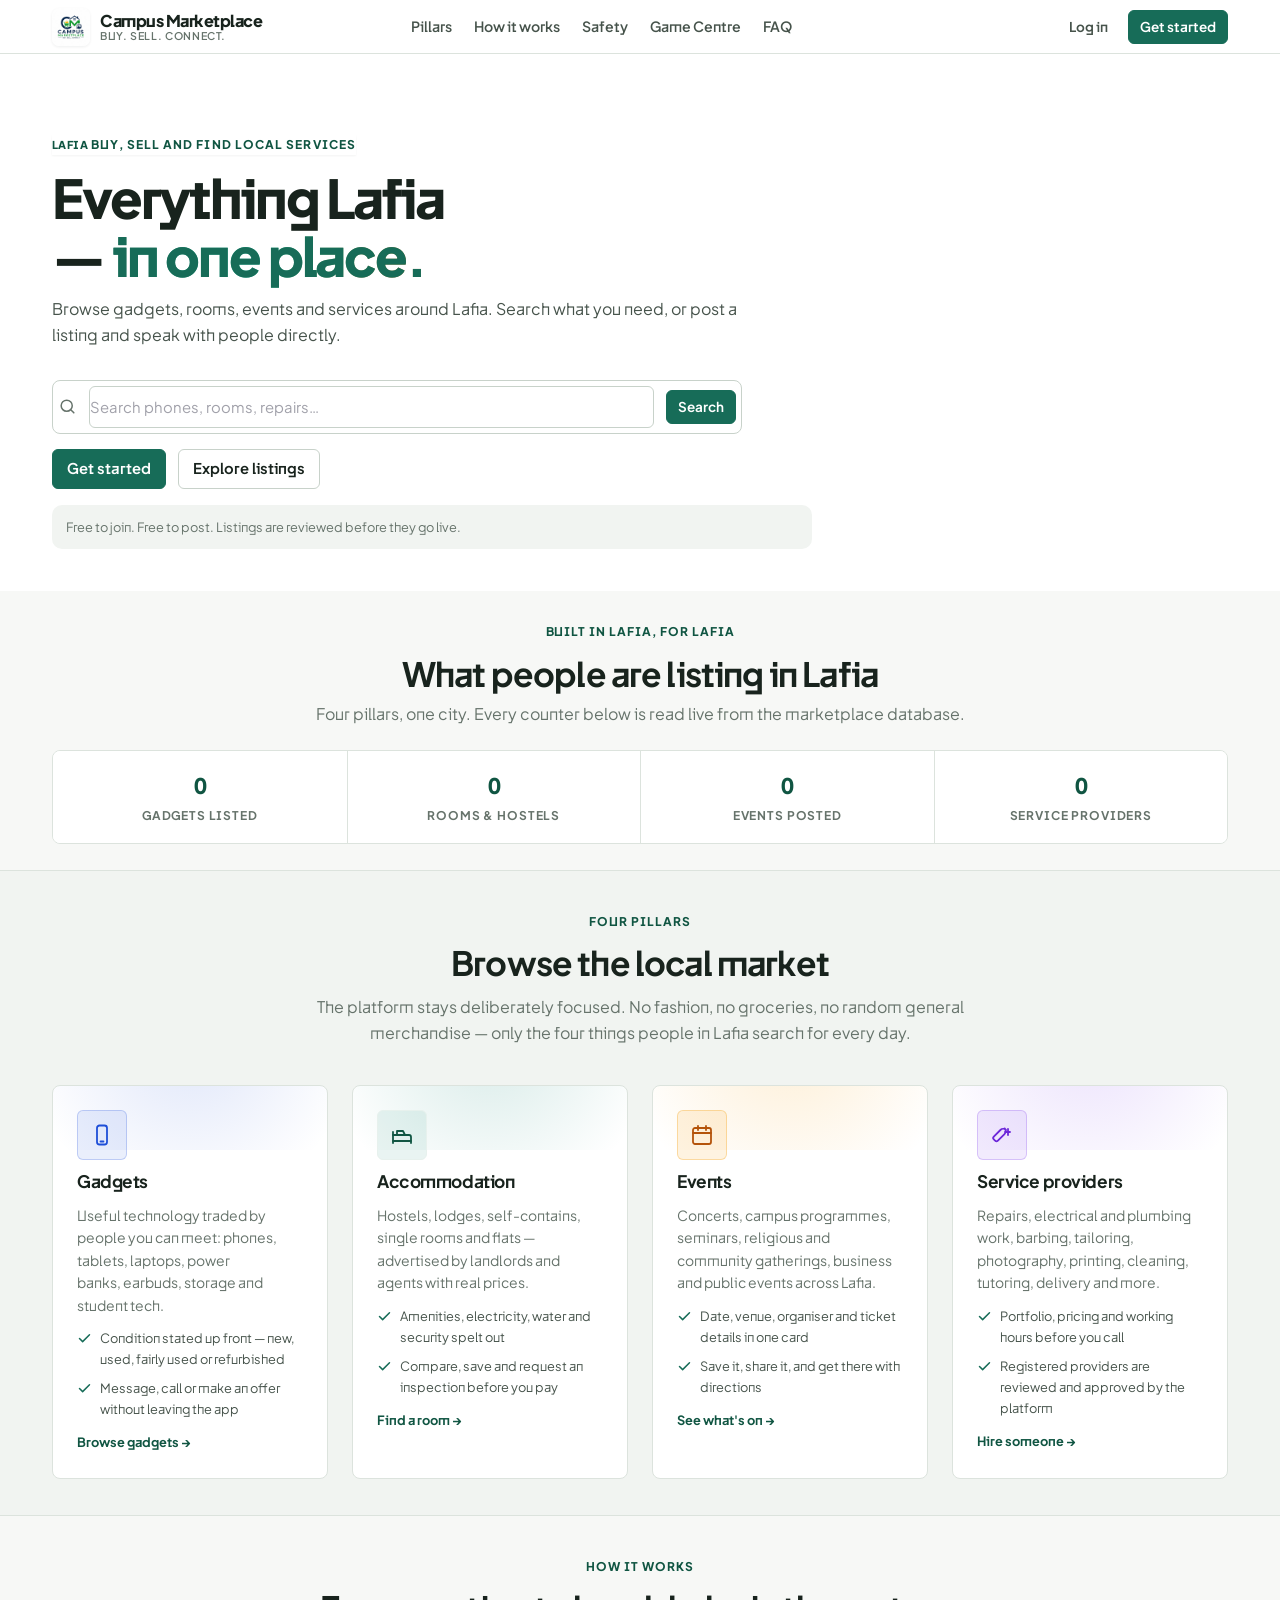
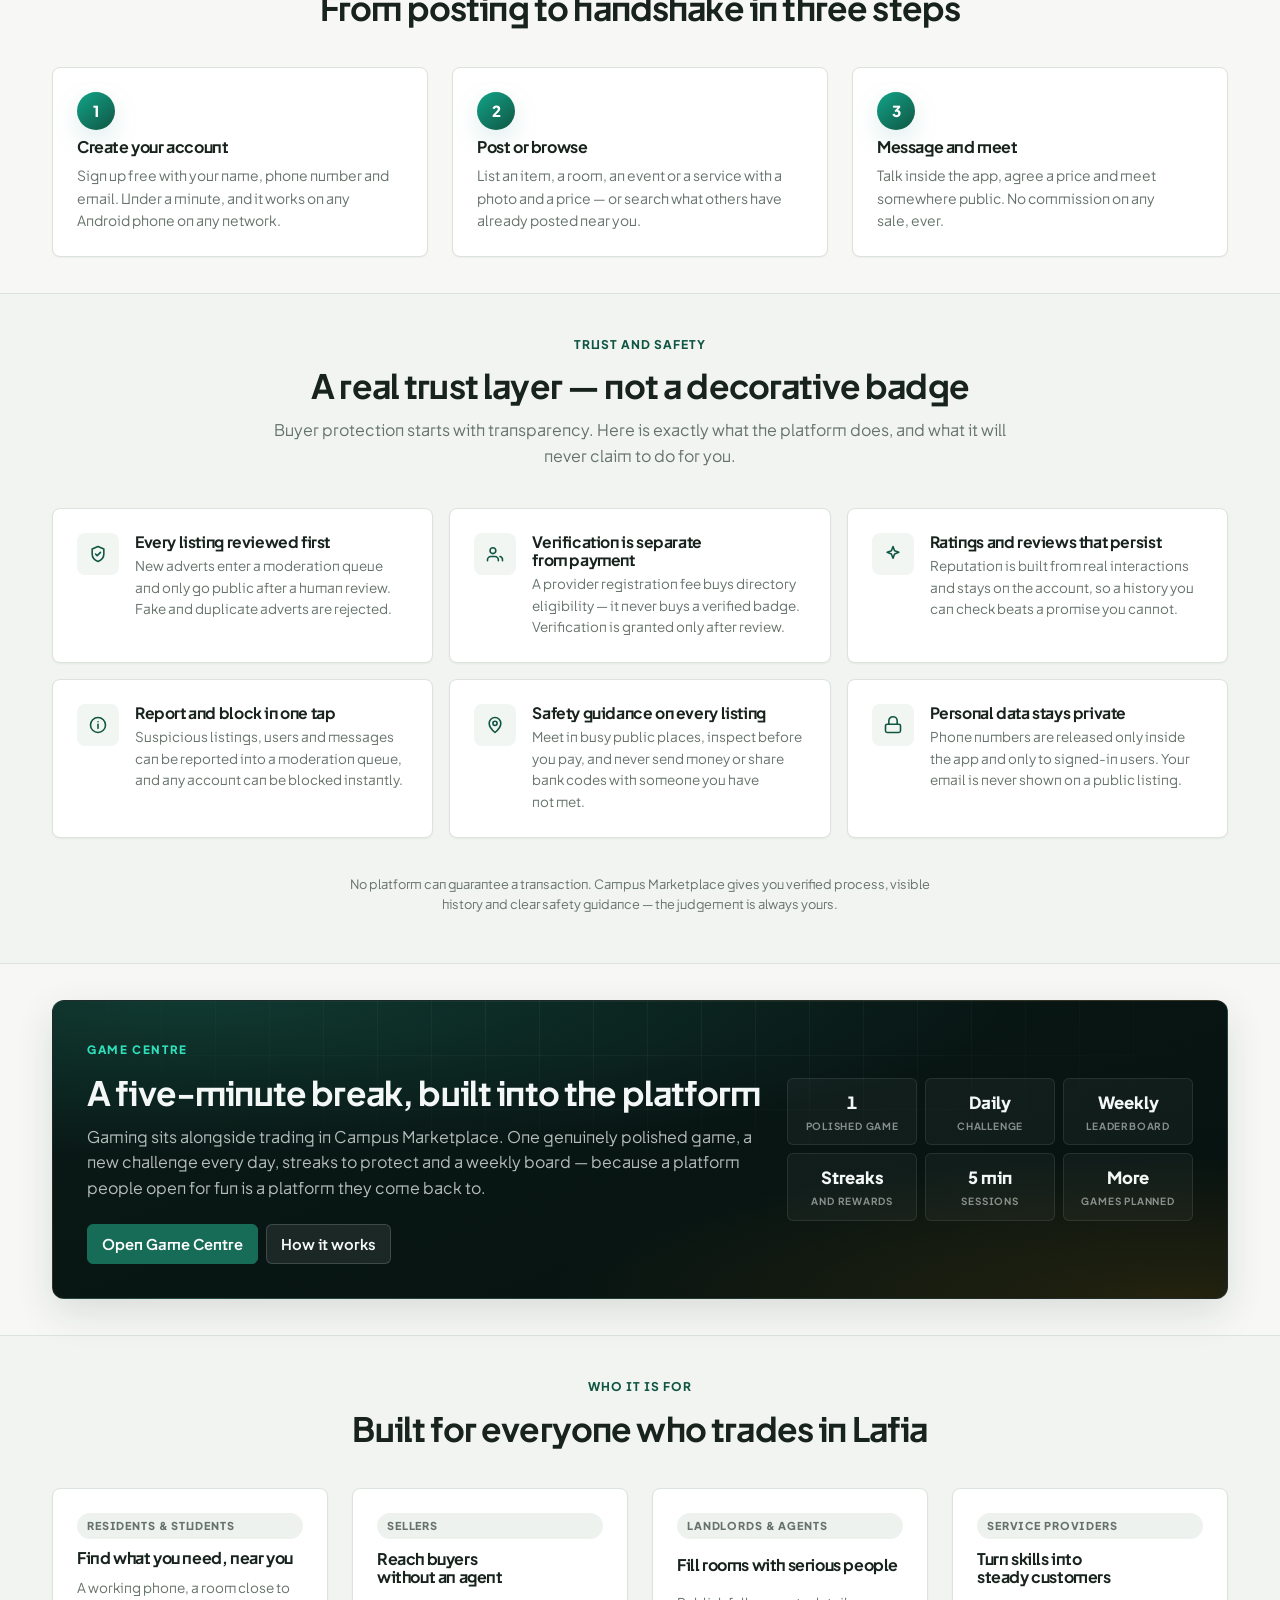
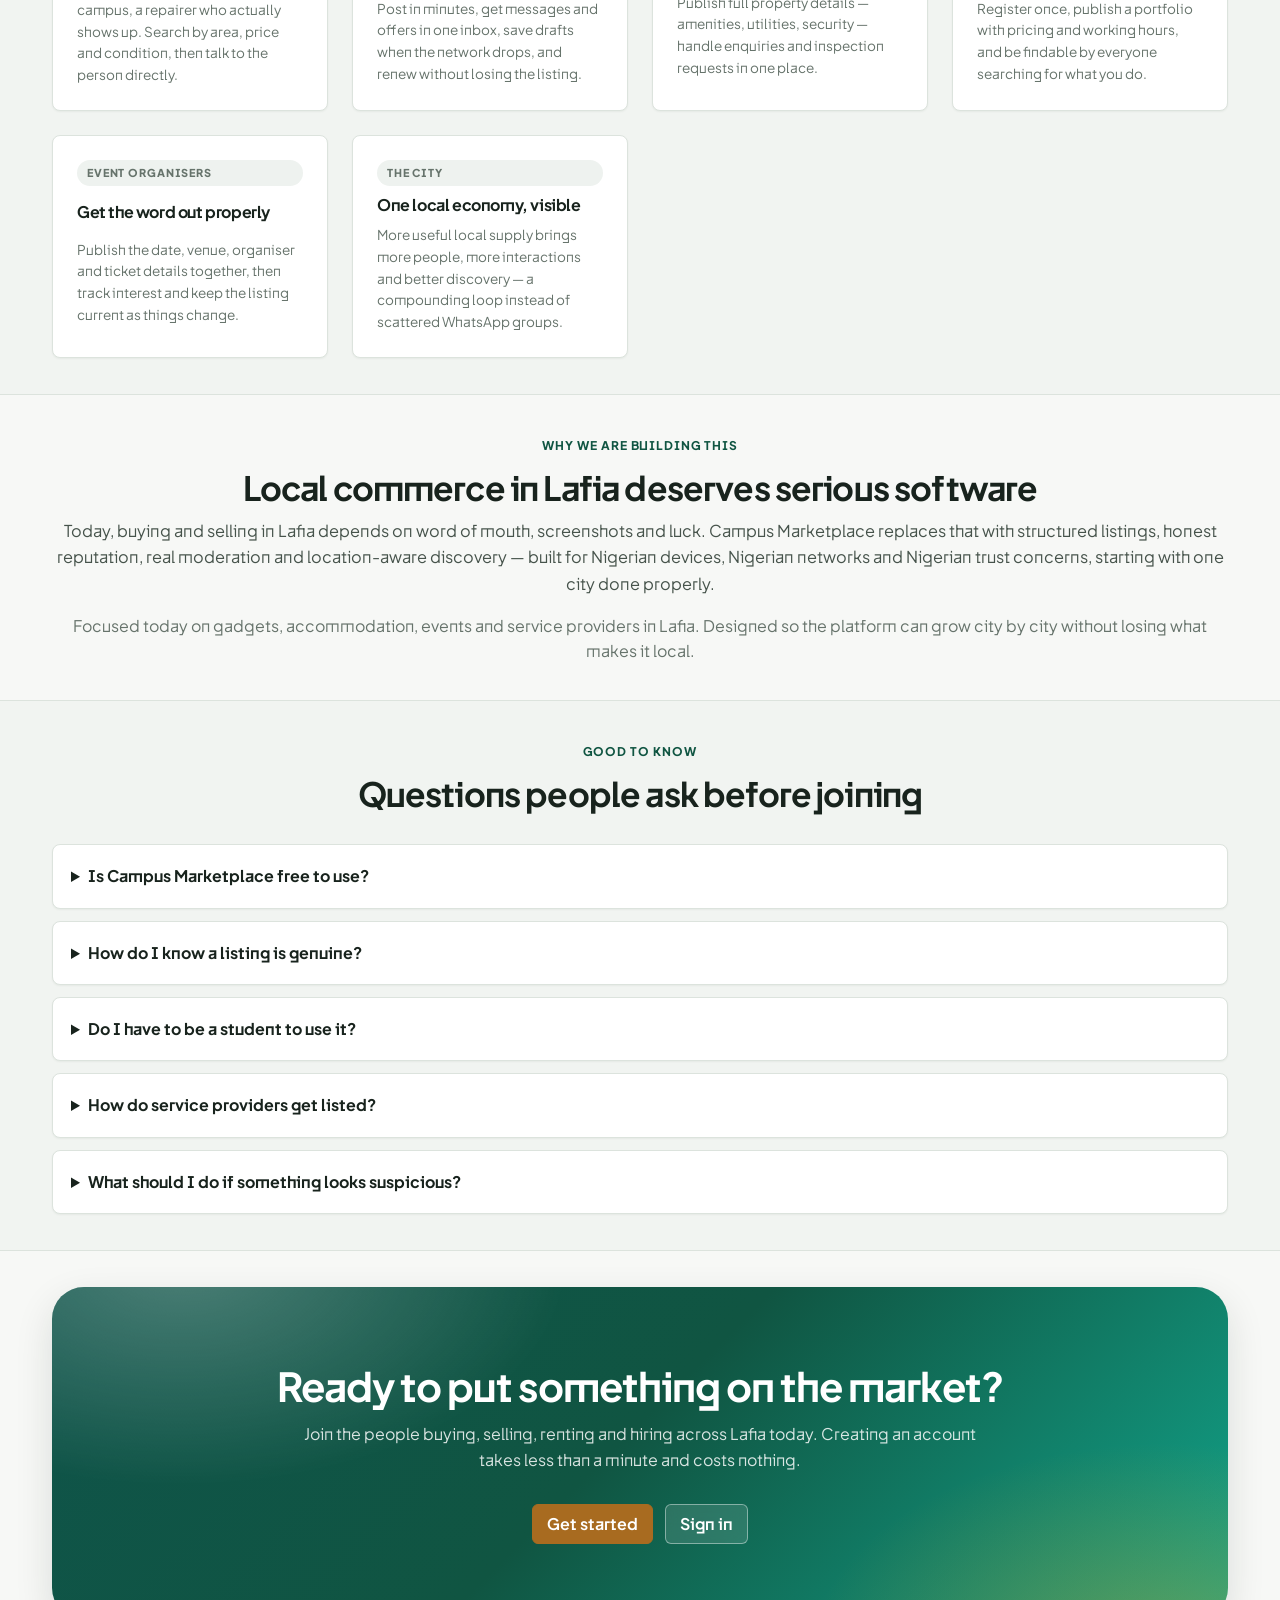
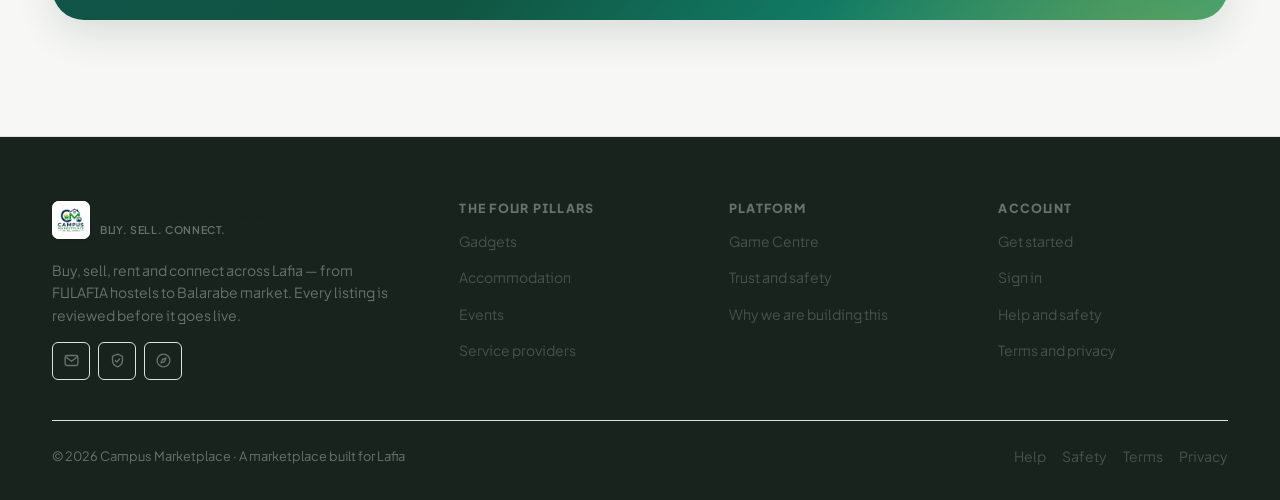
==== commit 1d08d320: "feat: redesign marketplace-first frontend experience" ====
--- a/frontend/index.html
+++ b/frontend/index.html
@@ -4,34 +4,35 @@
   <meta charset="UTF-8">
   <meta name="viewport" content="width=device-width, initial-scale=1.0">
   <meta name="theme-color" content="#0b8371">
-  <title>Lafia Marketplace — Buy, sell, rent and connect across Lafia</title>
-  <meta name="description" content="Lafia Marketplace is the local platform for Lafia, Nasarawa State. Find gadgets, hostels and lodges, hire trusted service providers and discover events — with every listing reviewed before it goes live.">
+  <title>Campus Marketplace — Buy, sell, rent and connect across Lafia</title>
+  <meta name="description" content="Campus Marketplace is the local platform for Lafia, Nasarawa State. Find gadgets, hostels and lodges, hire trusted service providers and discover events — with every listing reviewed before it goes live.">
   <!-- Canonical + og:url are filled in by shell.js from the live origin so the
        tags stay correct on any deploy (Vercel preview, custom domain, local). -->
   <link rel="canonical" href="./">
 
   <!-- Open Graph / social -->
   <meta property="og:type" content="website">
-  <meta property="og:site_name" content="Lafia Marketplace">
-  <meta property="og:title" content="Lafia Marketplace — Your city, one platform">
+  <meta property="og:site_name" content="Campus Marketplace">
+  <meta property="og:title" content="Campus Marketplace — Your city, one platform">
   <meta property="og:description" content="Gadgets, accommodation, events and trusted local services in one place. Post in minutes and reach people across Lafia.">
   <meta property="og:url" content="./">
-  <meta property="og:image" content="assets/logo.png">
-  <meta property="og:image:alt" content="Lafia Marketplace">
+  <meta property="og:image" content="assets/images/campus-marketplace-logo.jpg">
+  <meta property="og:image:alt" content="Campus Marketplace">
   <meta property="og:locale" content="en_NG">
   <meta name="twitter:card" content="summary_large_image">
-  <meta name="twitter:title" content="Lafia Marketplace — Your city, one platform">
+  <meta name="twitter:title" content="Campus Marketplace — Your city, one platform">
   <meta name="twitter:description" content="Buy, sell, rent and connect across Lafia. Every listing reviewed before it goes live.">
-  <meta name="twitter:image" content="assets/logo.png">
-
-  <link rel="icon" type="image/svg+xml" href="assets/images/logo.svg">
-  <link rel="apple-touch-icon" href="assets/logo.png">
+  <meta name="twitter:image" content="assets/images/campus-marketplace-logo.jpg">
+
+  <link rel="icon" type="image/png" sizes="32x32" href="assets/images/favicon-32.png">
+  <link rel="apple-touch-icon" href="assets/images/campus-marketplace-icon-192.png">
   <link rel="preconnect" href="https://fonts.googleapis.com">
   <link rel="preconnect" href="https://fonts.gstatic.com" crossorigin>
   <link href="https://fonts.googleapis.com/css2?family=Plus+Jakarta+Sans:wght@400;500;600;700;800&display=swap" rel="stylesheet">
   <link rel="stylesheet" href="css/style.css">
   <link rel="stylesheet" href="css/responsive.css">
   <link rel="stylesheet" href="css/premium.css">
+  <link rel="stylesheet" href="css/commerce.css">
 
   <!-- shell.js runs the route guard and renders the navbar before first paint -->
   <script src="js/shell.js"></script>
@@ -44,92 +45,35 @@
   <main id="top">
 
     <!-- ============================== HERO ============================== -->
-    <section class="mk-hero">
-      <div class="mk-hero__bg" aria-hidden="true">
-        <div class="mk-hero__mesh"></div>
-        <div class="mk-hero__grid"></div>
-        <span class="mk-orb mk-orb--1"></span>
-        <span class="mk-orb mk-orb--2"></span>
-        <span class="mk-orb mk-orb--3"></span>
-      </div>
-
+    <section class="mk-hero" aria-labelledby="landing-title">
       <div class="container mk-hero__inner">
         <div class="mk-hero__copy">
-          <span class="mk-hero__pill">
-            <b>Live now</b>
-            Serving Lafia, Nasarawa State
-          </span>
-
-          <h1>Everything Lafia — <em>in one place.</em></h1>
-
+          <span class="mk-hero__pill"><b>Lafia</b> Buy, sell and find local services</span>
+          <h1 id="landing-title">Everything Lafia — <em>in one place.</em></h1>
           <p class="mk-lede">
-            Gadgets, accommodation, events and trusted local professionals.
-            Post in minutes, talk to the person directly, and meet in person.
-            No middlemen, no commission, no guesswork.
+            Browse gadgets, rooms, events and services around Lafia. Search what you need,
+            or post a listing and speak with people directly.
           </p>
 
           <div class="mk-search" role="search">
             <form class="mk-search__field" id="hero-search-form" role="search">
               <svg viewBox="0 0 24 24" fill="none" stroke="currentColor" stroke-width="1.9" stroke-linecap="round" stroke-linejoin="round" aria-hidden="true"><circle cx="11" cy="11" r="7"/><path d="m20 20-3.6-3.6"/></svg>
-              <label class="sr-only" for="hero-search">Search Lafia Marketplace</label>
+              <label class="sr-only" for="hero-search">Search Campus Marketplace</label>
               <input id="hero-search" type="search" autocomplete="off"
-                     placeholder="Laptop, self-contain, phone repair, weekend event…">
+                     placeholder="Search phones, rooms, repairs…">
               <button class="btn btn-primary btn-sm" type="submit">Search</button>
             </form>
             <div id="hero-suggestions" class="suggestions hidden" role="listbox" aria-label="Search suggestions"></div>
           </div>
 
           <div class="mk-cta-row">
-            <a class="btn btn-primary btn-lg" href="pages/signup.html">Get started</a>
-            <a class="btn btn-outline btn-lg" href="pages/login.html">Sign in</a>
+            <a class="btn btn-primary" href="pages/signup.html">Get started</a>
+            <a class="btn btn-outline" href="pages/home.html">Explore listings</a>
           </div>
 
           <p class="form-note mt-2">
-            Free to join. Free to post. Every listing is reviewed by a moderator before it goes live.
+            Free to join. Free to post. Listings are reviewed before they go live.
           </p>
-        </div>
-
-        <!-- Floating glass product mock — an illustration of the interface,
-             never a live listing feed. -->
-        <div class="mk-hero__art" aria-hidden="true">
-          <div class="mk-mock">
-            <div class="mk-mock__bar"><i></i><i></i><i></i><span>lafia.marketplace</span></div>
-            <div class="mk-mock__grid">
-              <div class="mk-mock__card">
-                <div class="mk-mock__thumb t1"></div>
-                <div class="mk-mock__line w70"></div>
-                <div class="mk-mock__line price"></div>
-              </div>
-              <div class="mk-mock__card">
-                <div class="mk-mock__thumb t2"></div>
-                <div class="mk-mock__line w45"></div>
-                <div class="mk-mock__line price"></div>
-              </div>
-              <div class="mk-mock__card">
-                <div class="mk-mock__thumb t3"></div>
-                <div class="mk-mock__line w70"></div>
-                <div class="mk-mock__line price"></div>
-              </div>
-              <div class="mk-mock__card">
-                <div class="mk-mock__thumb t4"></div>
-                <div class="mk-mock__line w45"></div>
-                <div class="mk-mock__line price"></div>
-              </div>
-            </div>
-          </div>
-
-          <span class="mk-float mk-float--a">
-            <svg viewBox="0 0 24 24" fill="none" stroke="#0b8371" stroke-width="2" stroke-linecap="round" stroke-linejoin="round"><path d="M20 6 9 17l-5-5"/></svg>
-            Moderated listings <em>· reviewed first</em>
-          </span>
-          <span class="mk-float mk-float--b">
-            <svg viewBox="0 0 24 24" fill="none" stroke="#f59e0b" stroke-width="2" stroke-linecap="round" stroke-linejoin="round"><path d="M12 3l7 3v6c0 4.2-2.9 7.4-7 9-4.1-1.6-7-4.8-7-9V6z"/></svg>
-            Verified accounts <em>· clearer trust</em>
-          </span>
-          <span class="mk-float mk-float--c">
-            <svg viewBox="0 0 24 24" fill="none" stroke="#2563eb" stroke-width="2" stroke-linecap="round" stroke-linejoin="round"><path d="M12 21s7-5.6 7-11a7 7 0 1 0-14 0c0 5.4 7 11 7 11Z"/><circle cx="12" cy="10" r="2.5"/></svg>
-            Location-aware <em>· near you first</em>
-          </span>
         </div>
       </div>
     </section>
@@ -139,7 +83,7 @@
       <div class="container">
         <div class="text-center reveal" style="margin-bottom:var(--sp-5)">
           <span class="mk-kicker">Built in Lafia, for Lafia</span>
-          <h2 id="stats-heading" style="margin-bottom:var(--sp-2)">A living local platform, not a landing-page mock-up</h2>
+          <h2 id="stats-heading" style="margin-bottom:var(--sp-2)">What people are listing in Lafia</h2>
           <p class="text-muted" style="max-width:64ch;margin-inline:auto">
             Four pillars, one city. Every counter below is read live from the marketplace database.
           </p>
@@ -171,7 +115,7 @@
       <div class="container">
         <div class="text-center reveal" style="margin-bottom:var(--sp-7)">
           <span class="mk-kicker">Four pillars</span>
-          <h2 id="pillars-heading">Four things Lafia actually needs</h2>
+          <h2 id="pillars-heading">Browse the local market</h2>
           <p class="text-muted" style="max-width:60ch;margin-inline:auto">
             The platform stays deliberately focused. No fashion, no groceries, no random
             general merchandise — only the four things people in Lafia search for every day.
@@ -337,7 +281,7 @@
         </div>
 
         <p class="form-note text-center mt-3" style="max-width:70ch;margin-inline:auto">
-          No platform can guarantee a transaction. Lafia Marketplace gives you verified process,
+          No platform can guarantee a transaction. Campus Marketplace gives you verified process,
           visible history and clear safety guidance — the judgement is always yours.
         </p>
       </div>
@@ -351,7 +295,7 @@
             <span class="deep-kicker">Game Centre</span>
             <h2 id="game-heading" style="margin:var(--sp-3) 0">A five-minute break, built into the platform</h2>
             <p style="max-width:56ch">
-              Gaming sits alongside trading in Lafia Marketplace. One genuinely polished game,
+              Gaming sits alongside trading in Campus Marketplace. One genuinely polished game,
               a new challenge every day, streaks to protect and a weekly board — because a
               platform people open for fun is a platform they come back to.
             </p>
@@ -424,7 +368,7 @@
         </h2>
         <p style="font-size:1.02rem">
           Today, buying and selling in Lafia depends on word of mouth, screenshots and luck.
-          Lafia Marketplace replaces that with structured listings, honest reputation, real
+          Campus Marketplace replaces that with structured listings, honest reputation, real
           moderation and location-aware discovery — built for Nigerian devices, Nigerian
           networks and Nigerian trust concerns, starting with one city done properly.
         </p>
@@ -445,7 +389,7 @@
 
         <div class="stack reveal" style="display:grid;gap:var(--sp-3)">
           <details class="card card-pad">
-            <summary style="cursor:pointer;font-weight:700;color:var(--ink)">Is Lafia Marketplace free to use?</summary>
+            <summary style="cursor:pointer;font-weight:700;color:var(--ink)">Is Campus Marketplace free to use?</summary>
             <p class="text-muted mt-2">Yes. Creating an account and posting listings is free, and there is no commission on any sale. Optional paid promotion exists purely to give a listing more visibility for a fixed period — it never affects whether a listing is allowed on the platform.</p>
           </details>
           <details class="card card-pad">
@@ -454,7 +398,7 @@
           </details>
           <details class="card card-pad">
             <summary style="cursor:pointer;font-weight:700;color:var(--ink)">Do I have to be a student to use it?</summary>
-            <p class="text-muted mt-2">No. Lafia Marketplace is open to everyone in Lafia — students, residents, traders, landlords, agents, organisers and service providers. Students are simply a large part of the community.</p>
+            <p class="text-muted mt-2">No. Campus Marketplace is open to everyone in Lafia — students, residents, traders, landlords, agents, organisers and service providers. Students are simply a large part of the community.</p>
           </details>
           <details class="card card-pad">
             <summary style="cursor:pointer;font-weight:700;color:var(--ink)">How do service providers get listed?</summary>
--- a/frontend/css/style.css
+++ b/frontend/css/style.css
@@ -614,30 +614,10 @@
 /* --------------------------------------------------------------------------
    12. Toasts, modals, skeletons, empty states
    -------------------------------------------------------------------------- */
-.toast-stack {
-  position: fixed;
-  z-index: 400;
-  top: calc(var(--header-height) + 10px);
-  left: 12px; right: 12px;
-  display: flex; flex-direction: column; gap: 8px;
-  pointer-events: none;
-}
-.toast {
-  pointer-events: auto;
-  background: var(--surface);
-  border-left: 5px solid var(--brand);
-  border-radius: var(--radius-sm);
-  box-shadow: var(--shadow-lg);
-  padding: 12px 14px;
-  font-size: .88rem;
-  font-weight: 600;
-  color: var(--ink);
-  animation: slideIn .25s ease;
-}
-.toast.success { border-left-color: var(--success); }
-.toast.error { border-left-color: var(--danger); }
-.toast.info { border-left-color: var(--brand); }
-@keyframes slideIn { from { opacity: 0; transform: translateY(-8px); } to { opacity: 1; transform: none; } }
+/* Toasts are defined once, in premium.css, which loads after this sheet on
+   every page. This sheet used to position the same stack from the top at
+   z-index 400 — that duplicate is what could paint a toast behind the sticky
+   top bar, so it was removed rather than kept in sync. */
 
 .modal-backdrop {
   position: fixed; inset: 0; z-index: 350;
@@ -1044,11 +1024,22 @@
   border-radius: 12px;
   display: grid;
   place-items: center;
-  background: linear-gradient(150deg, #2563eb, #7c3aed);
-  box-shadow: 0 6px 18px rgba(37, 99, 235, .35);
+  overflow: hidden;
+  /* The official logo sits on a plate tinted by the admin's brand colour and
+     defaults to the logo's deep navy — the mark itself is never redrawn. */
+  background: var(--mark-plate, var(--brand-ink, #101f3d));
+  box-shadow: 0 6px 18px var(--mark-shadow, rgba(16, 31, 61, .35));
   color: #fff;
   font-weight: 800;
   font-size: .95rem;
+}
+.dash-brand-logo img,
+.dash-preview-mark img {
+  display: block;
+  width: 100%;
+  height: 100%;
+  object-fit: contain;
+  background: #fff;
 }
 .dash-brand-text { display: flex; flex-direction: column; line-height: 1.15; min-width: 0; }
 .dash-brand-text strong { color: var(--d-text); font-weight: 800; font-size: .98rem; letter-spacing: -.02em; }
@@ -1714,7 +1705,8 @@
 .dash-preview-brand { display: flex; align-items: center; gap: 12px; }
 .dash-preview-mark {
   width: 42px; height: 42px; border-radius: 13px; flex: none;
-  background: var(--d-brand); display: grid; place-items: center;
+  background: var(--mark-plate, var(--d-brand)); display: grid; place-items: center;
+  overflow: hidden;
   color: #fff; font-weight: 800;
 }
 .dash-preview-brand strong { display: block; color: var(--d-text); font-weight: 800; }
--- a/frontend/css/responsive.css
+++ b/frontend/css/responsive.css
@@ -13,7 +13,7 @@
   .hero-stats { grid-template-columns: repeat(2, 1fr); }
   .stat-grid { grid-template-columns: repeat(2, 1fr); }
   .contact-actions { grid-template-columns: repeat(2, 1fr); }
-  .toast-stack { left: auto; right: 16px; width: 340px; }
+  /* Toast placement is owned by premium.css, which loads after this sheet. */
 }
 
 /* --------------------------------------------------------------------------
--- a/frontend/css/premium.css
+++ b/frontend/css/premium.css
@@ -1,5 +1,5 @@
 /* ==========================================================================
-   premium.css — Lafia Marketplace design system + the two-zone experience.
+   premium.css — Campus Marketplace design system + the two-zone experience.
 
    Loaded AFTER style.css and responsive.css on every page, so the tokens
    below win the cascade and the whole light-themed site adopts this language.
@@ -44,6 +44,28 @@
   --brand-softer: var(--teal-50);
   --brand-soft: rgba(11, 131, 113, 0.10);
   --brand-ring: rgba(11, 131, 113, 0.28);
+
+  /* ---- Brand ink: the deep navy half of the official logo ----
+     The supplied artwork is deep navy + green, so the token system carries
+     both anchors: green (--brand) drives interaction, navy (--brand-ink)
+     carries identity — brand introduction, dark plates and the admin console.
+     This keeps the palette tonal rather than "one flat green everywhere". */
+  --navy-50: #eef2f9;
+  --navy-100: #d8e0ef;
+  --navy-200: #b3c1dd;
+  --navy-300: #8499c2;
+  --navy-400: #566fa3;
+  --navy-500: #334f86;
+  --navy-600: #1e3a6b;
+  --navy-700: #162d55;
+  --navy-800: #101f3d;
+  --navy-900: #0b172c;
+
+  --brand-ink: var(--navy-800);
+  --brand-ink-strong: var(--navy-900);
+  --brand-ink-soft: rgba(16, 31, 61, 0.10);
+  --brand-ink-line: rgba(16, 31, 61, 0.16);
+  --sh-ink: 0 10px 30px -8px rgba(16, 31, 61, .38);
 
   --accent: #f59e0b;
   --accent-dark: #d97706;
@@ -641,21 +663,33 @@
 }
 .empty-mark svg { width: 26px; height: 26px; }
 
-/* ---------------------------- 3.8 Toasts & modal ------------------------- */
+/* ---------------------------- 3.8 Toasts & modal -------------------------
+   premium.css owns toasts outright. The legacy sheet used to place the same
+   stack from the TOP at z-index 400, which is how a toast could be painted
+   behind the sticky top bar; one definition, declared last, removes the
+   disagreement. The stack sits above the bottom navigation on phones and well
+   clear of the top bar on every breakpoint. */
 .toast-stack {
   position: fixed;
-  z-index: 9000;
+  /* Above the modal backdrop (9500) and the lightbox (9600): a notification
+     must never be swallowed by whatever happens to be open at the time. */
+  z-index: 9900;
   left: 50%;
-  bottom: calc(var(--bottom-nav-height) + 16px);
+  bottom: calc(var(--bottom-nav-height) + 28px + env(safe-area-inset-bottom, 0px));
   transform: translateX(-50%);
   display: flex;
   flex-direction: column;
   gap: var(--sp-2);
-  width: min(94vw, 380px);
-  pointer-events: none;
+  width: min(94vw, 420px);
+  max-height: calc(100vh - var(--header-height) - var(--bottom-nav-height) - 32px);
+  pointer-events: none;              /* the gap between toasts must not eat taps */
 }
 .toast {
-  padding: 13px 16px;
+  display: flex;
+  align-items: flex-start;
+  gap: 10px;
+  min-width: 0;
+  padding: 12px 12px 12px 14px;
   border: 1px solid var(--line);
   border-left: 3px solid var(--brand);
   border-radius: var(--r);
@@ -665,11 +699,57 @@
   color: var(--ink);
   font-size: .875rem;
   font-weight: 600;
+  line-height: 1.45;
+  pointer-events: auto;              /* …but the toast itself is tappable */
+  animation: toastIn var(--t-slow) var(--ease-out);
   transition: opacity var(--t) var(--ease), transform var(--t) var(--ease);
 }
 .toast.success { border-left-color: var(--success); }
 .toast.error { border-left-color: var(--danger); }
 .toast.info { border-left-color: var(--info); }
+.toast.warning { border-left-color: var(--warning); }
+.toast__icon {
+  display: grid;
+  place-items: center;
+  width: 22px;
+  height: 22px;
+  flex: 0 0 auto;
+  margin-top: 1px;
+  border-radius: var(--r-full);
+  background: var(--surface-3);
+  color: var(--body);
+}
+.toast__icon svg { width: 15px; height: 15px; }
+.toast.success .toast__icon { background: var(--success-light); color: #08663f; }
+.toast.error .toast__icon { background: var(--danger-light); color: #991b1b; }
+.toast.info .toast__icon { background: var(--brand-soft); color: var(--brand-strong); }
+.toast.warning .toast__icon { background: var(--warning-soft); color: #8a4b06; }
+.toast__text { flex: 1 1 auto; min-width: 0; overflow-wrap: break-word; word-break: break-word; }
+.toast__close {
+  display: grid;
+  place-items: center;
+  width: 28px;
+  height: 28px;
+  flex: 0 0 auto;
+  margin: -4px -4px 0 0;
+  padding: 0;
+  border: 0;
+  border-radius: var(--r-full);
+  background: transparent;
+  color: var(--muted);
+  cursor: pointer;
+  transition: background var(--t-fast) var(--ease), color var(--t-fast) var(--ease);
+}
+.toast__close svg { width: 14px; height: 14px; }
+.toast__close:hover { background: var(--surface-3); color: var(--ink); }
+.toast__close:focus-visible { outline: 2px solid var(--brand); outline-offset: 1px; }
+/* Leaving animates down, the way it arrived. */
+.toast.is-leaving { opacity: 0; transform: translateY(10px); }
+@keyframes toastIn { from { opacity: 0; transform: translateY(14px) scale(.98); } to { opacity: 1; transform: none; } }
+@media (prefers-reduced-motion: reduce) {
+  .toast { animation: none; transition-duration: 1ms; }
+  .toast.is-leaving { transform: none; }
+}
 
 .modal-backdrop {
   position: fixed;
@@ -1015,6 +1095,16 @@
   font-weight: 800;
   letter-spacing: -0.03em;
   box-shadow: var(--sh-brand);
+}
+/* The mark is the owner's logo image rather than a text substitute. A square
+   source in a square box is drawn undistorted; `object-fit` simply states that
+   guarantee, and the white plate keeps the artwork legible on both the light
+   app bar and the dark marketing navigation. */
+img.mk-brand__mark {
+  display: block;
+  object-fit: contain;
+  background: #fff;
+  box-shadow: var(--sh-sm);
 }
 .mk-brand__text { display: grid; line-height: 1.12; min-width: 0; }
 .mk-brand__text strong { font-size: 1.015rem; font-weight: 800; color: var(--ink); letter-spacing: -0.03em; }
@@ -1664,7 +1754,7 @@
 .user-dashboard .fav-btn.active { color: #fff; background: #f43f5e; border-color: #f43f5e; }
 .user-dashboard .stars .star { color: var(--line-strong); }
 .user-dashboard .dash-topbar { background: rgba(250,250,250,.86); border-bottom: 1px solid var(--line); }
-.user-dashboard .dash-brand-logo { background: linear-gradient(140deg, var(--teal-400), var(--brand-strong)); box-shadow: var(--sh-brand); }
+.user-dashboard .dash-brand-logo { background: var(--mark-plate, var(--brand-ink)); box-shadow: var(--sh-ink); }
 .user-dashboard .dash-brand-text strong { color: var(--ink); }
 .user-dashboard .dash-brand-text small { color: var(--muted); }
 .user-dashboard .dash-btn { background: var(--surface); border-color: var(--line-strong); color: var(--ink); }
@@ -1860,7 +1950,13 @@
   .filter-grid { grid-template-columns: repeat(2, minmax(0, 1fr)); }
   .contact-actions { grid-template-columns: repeat(2, minmax(0, 1fr)); }
   .mk-mock__grid { grid-template-columns: repeat(2, minmax(0, 1fr)); }
-  .toast-stack { left: auto; right: 20px; bottom: 20px; transform: none; width: 360px; }
+  /* Toasts keep the bottom-centre geometry from the base rule below 1024px.
+     The old override here dropped them to `bottom: 20px` with `right: 20px`,
+     which parked them straight on top of the bottom navigation — still on
+     screen at every width under 1024px — and the sheet below this one
+     right-aligned them without resetting the centring transform, which pushed
+     them off the left edge between 480px and 559px. */
+  .toast-stack { width: min(94vw, 460px); }
   .auth-back { top: var(--sp-6); left: var(--sp-6); }
 }
 
@@ -1905,6 +2001,16 @@
   /* The bottom nav is a mobile affordance; desktop uses the top bar only. */
   .app-bottomnav { display: none; }
   body.has-app-shell { padding-bottom: 0; }
+  /* With the bottom navigation gone, toasts move to the corner the way a
+     desktop app does. This is the only rule that re-anchors the stack, so
+     there is exactly one toast geometry at every breakpoint. */
+  .toast-stack {
+    left: auto;
+    right: var(--gutter);
+    bottom: var(--gutter);
+    transform: none;
+    width: min(92vw, 420px);
+  }
 }
 
 @media (min-width: 1100px) {
@@ -2089,12 +2195,36 @@
   top: calc(100% + 10px);
   right: 0;
   width: min(88vw, 320px);
+  /* The "nothing exceeds its container" guard caps .popover at 100%, and for an
+     absolutely positioned panel that means 100% of the 42px bell it hangs from —
+     which is how the notification centre rendered a character wide. An explicit
+     viewport-relative cap, declared later in the sheet, wins over it. */
+  max-width: calc(100vw - 24px);
+  max-height: calc(100vh - var(--header-height) - 24px);
   padding: 6px;
   background: var(--surface);
   border: 1px solid var(--line);
   border-radius: var(--r-md);
   box-shadow: var(--sh-xl);
+  overflow: auto;
+  overscroll-behavior: contain;
   animation: mkPop var(--t) var(--ease-out);
+}
+/*
+ * The bell sits mid-cluster on a phone, so the notification centre cannot be
+ * anchored to it: at 390px a 320px panel hanging off the bell's right edge
+ * started 21px outside the viewport, and the location picker — which is
+ * anchored to the far left — pulled it out of shape from the other side. The
+ * centre is anchored to the viewport instead, so it is always fully on screen
+ * and always a comfortable reading width. Presentation is inherited from
+ * `.popover`; only the anchoring differs.
+ */
+#app-notif-panel {
+  position: fixed;
+  top: calc(var(--header-height) + 8px);
+  right: var(--gutter);
+  width: min(92vw, 380px);
+  max-width: calc(100vw - 2 * var(--gutter));
 }
 .popover__head {
   display: flex;
@@ -2180,7 +2310,7 @@
   box-shadow: 0 0 0 2px var(--surface);
 }
 
-.notif-list { max-height: 380px; overflow: auto; }
+.notif-list { max-height: min(52vh, 380px); overflow: auto; overscroll-behavior: contain; }
 .notif-item {
   display: grid;
   grid-template-columns: 34px minmax(0, 1fr);
@@ -2208,7 +2338,10 @@
 .notif-item.is-unread .notif-item__mark { background: var(--brand); color: #fff; }
 .notif-item__mark svg { width: 17px; height: 17px; }
 .notif-item__body strong { display: block; font-size: .845rem; color: var(--ink); font-weight: 700; }
-.notif-item__body p { margin: 2px 0 0; font-size: .78rem; color: var(--muted); }
+/* A <p> cannot legally sit inside a <span> inside a <button>, so the row body
+   is a span. `p` is kept for any cached markup. */
+.notif-item__body p,
+.notif-item__text { display: block; margin: 2px 0 0; font-size: .78rem; color: var(--muted); }
 .notif-item__body time { display: block; margin-top: 3px; font-size: .7rem; color: var(--muted-2); }
 
 /* ==========================================================================
@@ -3036,3 +3169,105 @@
   .mk-footer__bottom nav a { display: inline-block; padding-block: 6px; padding-inline: 2px; }
   .auth-switch a { display: inline-block; padding-block: 5px; padding-inline: 2px; }
 }
+
+/* ==========================================================================
+   BRAND SPLASH — the product introduction
+   The locked product name (§A), the official supplied logo (§B) and the
+   prototype's Splash screen (§E). Shown once per browsing session on the
+   landing and auth-entry screens, then removed from the DOM.
+
+   It is pure chrome: aria-hidden + pointer-events:none (so it can never be
+   read, clicked or measured as content), position:fixed (so it can never
+   move layout or add horizontal scroll) and short (so it never delays the
+   app). Deep navy carries the identity here — the green is an accent, which
+   is why the splash reads as a brand moment rather than "teal everywhere".
+   ========================================================================== */
+.brand-splash {
+  position: fixed;
+  inset: 0;
+  z-index: 9400;               /* under modals (9500) and toasts (9900) */
+  display: grid;
+  place-items: center;
+  padding: var(--sp-5);
+  background:
+    radial-gradient(120% 88% at 50% 0%, rgba(11, 131, 113, .30), transparent 60%),
+    var(--brand-ink);
+  pointer-events: none;
+  overflow: hidden;
+  animation: splashOut 260ms var(--ease) 560ms both;
+}
+.brand-splash.is-leaving { animation: splashOut 240ms var(--ease) both; }
+
+.brand-splash__inner {
+  display: flex;
+  flex-direction: column;
+  align-items: center;
+  gap: var(--sp-4);
+  text-align: center;
+  animation: splashIn 560ms var(--ease) both;
+}
+.brand-splash__mark {
+  display: block;
+  width: 104px;
+  height: 104px;
+  border-radius: var(--r-lg);
+  object-fit: contain;
+  background: #fff;
+  box-shadow: var(--sh-ink), 0 0 0 1px rgba(255, 255, 255, .16);
+}
+.brand-splash__name {
+  margin: 0;
+  color: #fff;
+  font-size: clamp(1.45rem, 6vw, 1.9rem);
+  font-weight: 800;
+  letter-spacing: -.02em;
+  line-height: 1.15;
+}
+.brand-splash__tagline {
+  margin: -6px 0 0;
+  color: var(--teal-300);
+  font-size: .88rem;
+  font-weight: 700;
+  letter-spacing: .08em;
+  text-transform: uppercase;
+}
+.brand-splash__where { margin: 0; color: rgba(255, 255, 255, .74); font-size: .82rem; font-weight: 600; }
+.brand-splash__bar {
+  width: 132px;
+  height: 3px;
+  border-radius: var(--r-full);
+  background: rgba(255, 255, 255, .16);
+  overflow: hidden;
+}
+.brand-splash__bar span {
+  display: block;
+  height: 100%;
+  width: 42%;
+  border-radius: inherit;
+  background: linear-gradient(90deg, var(--teal-400), var(--teal-200));
+  animation: splashBar 820ms var(--ease) both;
+}
+
+@keyframes splashIn {
+  from { opacity: 0; transform: translateY(10px) scale(.94); }
+  to   { opacity: 1; transform: none; }
+}
+@keyframes splashOut {
+  to { opacity: 0; visibility: hidden; }
+}
+@keyframes splashBar {
+  from { transform: translateX(-100%); }
+  to   { transform: translateX(240%); }
+}
+
+@media (prefers-reduced-motion: reduce) {
+  .brand-splash,
+  .brand-splash__inner,
+  .brand-splash__bar span { animation: none; }
+}
+@media (max-width: 380px) {
+  .brand-splash__mark { width: 88px; height: 88px; }
+}
+@media (min-width: 1024px) {
+  .brand-splash__mark { width: 128px; height: 128px; }
+}
--- a/frontend/css/commerce.css
+++ b/frontend/css/commerce.css
@@ -0,0 +1,430 @@
+/*
+ * Campus Marketplace UI refresh.
+ * A compact marketplace surface with clear type, restrained colour and
+ * consistent controls. Loaded after the legacy sheets so interactions and
+ * page hooks stay unchanged while presentation becomes coherent.
+ */
+:root {
+  --brand: #176c58;
+  --brand-dark: #105542;
+  --brand-strong: #105542;
+  --brand-soft: #e7f1ed;
+  --brand-softer: #f1f6f3;
+  --brand-light: #e7f1ed;
+  --ink: #18231d;
+  --body: #46534b;
+  --muted: #66736b;
+  --line: #dce3dd;
+  --line-strong: #c8d2ca;
+  --surface: #fff;
+  --surface-2: #f6f8f6;
+  --surface-3: #eef2ef;
+  --canvas: #f7f8f6;
+  --chip: #f1f4f1;
+  --accent: #aa6d23;
+  --radius: 8px;
+  --radius-lg: 12px;
+  --radius-sm: 6px;
+  --r: 8px;
+  --r-sm: 6px;
+  --r-md: 8px;
+  --r-lg: 12px;
+  --sh-xs: 0 1px 2px rgba(18, 35, 26, .05);
+  --sh-sm: 0 1px 3px rgba(18, 35, 26, .07);
+  --sh-md: 0 5px 16px rgba(18, 35, 26, .08);
+  --sh-lg: 0 10px 28px rgba(18, 35, 26, .1);
+  --sh-xl: 0 14px 38px rgba(18, 35, 26, .12);
+  --shadow-sm: 0 1px 3px rgba(18, 35, 26, .07);
+  --shadow: 0 5px 16px rgba(18, 35, 26, .08);
+  --shadow-lg: 0 12px 32px rgba(18, 35, 26, .13);
+  --focus-ring: 0 0 0 3px rgba(23, 108, 88, .18);
+}
+
+html { scroll-behavior: smooth; }
+body { background: var(--canvas); color: var(--body); font-family: "Plus Jakarta Sans", "Segoe UI", system-ui, sans-serif; }
+body, button, input, select, textarea { font-family: "Plus Jakarta Sans", "Segoe UI", system-ui, sans-serif; }
+body :focus-visible { outline: 2px solid var(--brand); outline-offset: 2px; box-shadow: var(--focus-ring); }
+body :focus:not(:focus-visible) { outline: none; }
+h1, h2, h3, h4 { color: var(--ink); letter-spacing: -.025em; }
+p { line-height: 1.6; }
+a { color: var(--brand-dark); }
+.container { width: min(100% - 32px, 1240px); }
+.section { padding-block: 36px; }
+.section-tight { padding-block: 26px; }
+
+.btn {
+  min-height: 40px;
+  padding: 0 14px;
+  border-radius: 6px;
+  box-shadow: none;
+  font-weight: 650;
+  letter-spacing: 0;
+  transition: background-color .16s ease, border-color .16s ease, color .16s ease;
+}
+.btn:hover { transform: none; box-shadow: none; }
+.btn-primary { background: var(--brand); border-color: var(--brand); color: #fff; }
+.btn-primary:hover { background: var(--brand-dark); border-color: var(--brand-dark); }
+.btn-outline { background: #fff; border-color: var(--line-strong); color: var(--ink); }
+.btn-outline:hover { border-color: var(--brand); color: var(--brand-dark); background: var(--brand-softer); }
+.btn-accent { background: #a86b20; border-color: #a86b20; color: #fff; }
+.btn-ghost { color: var(--body); }
+.btn-ghost:hover { color: var(--brand-dark); background: var(--brand-softer); }
+.btn-sm { min-height: 34px; padding-inline: 11px; }
+.card, .form-card, .filter-panel, .table-wrap, .modal { border-radius: 8px; box-shadow: var(--sh-xs); }
+.card { border-color: var(--line); }
+.card-pad { padding: 18px; }
+.form-card { background: #fff; border: 1px solid var(--line); padding: clamp(18px, 3vw, 28px); }
+input:not([type="checkbox"]):not([type="radio"]):not([type="color"]), select, textarea {
+  min-height: 42px;
+  border: 1px solid var(--line-strong);
+  border-radius: 6px;
+  background: #fff;
+  color: var(--ink);
+  box-shadow: none;
+}
+textarea { min-height: 110px; }
+input:focus, select:focus, textarea:focus { border-color: var(--brand); box-shadow: var(--focus-ring); outline: none; }
+label, legend { color: var(--ink); font-weight: 650; }
+.field-hint, .form-note { color: var(--muted); }
+.badge { padding: 4px 7px; border-radius: 4px; font-weight: 650; }
+.chip { min-height: 34px; padding: 0 11px; border-radius: 6px; background: #fff; border-color: var(--line); color: var(--body); box-shadow: none; }
+.chip.active { background: var(--brand); border-color: var(--brand); color: #fff; }
+.tabs { gap: 2px; padding: 3px; border-radius: 8px; background: var(--surface-3); }
+.tabs button { min-height: 38px; padding-inline: 13px; border-radius: 6px; }
+.tabs button.active { color: var(--brand-dark); box-shadow: none; }
+.empty-state { border-radius: 8px; background: #fff; border-color: var(--line); box-shadow: none; }
+.skeleton { border-radius: 6px; }
+
+/* Marketing landing: a short invitation, then the real marketplace pillars. */
+.mk-hero {
+  min-height: 0;
+  padding: clamp(38px, 7vw, 76px) 0 42px;
+  background: #fff;
+  clip-path: none;
+}
+.mk-hero__bg, .mk-hero__art { display: none !important; }
+.mk-hero__inner { display: block; max-width: 1240px; }
+.mk-hero__copy { max-width: 760px; }
+.mk-hero__pill { display: inline-block; padding: 0; border: 0; border-radius: 0; background: transparent; color: var(--brand-dark); font-size: .75rem; font-weight: 750; letter-spacing: .09em; text-transform: uppercase; }
+.mk-hero__pill b { padding: 0; border-radius: 0; background: none; color: inherit; }
+.mk-hero h1 { max-width: 13ch; margin: 12px 0; font-size: clamp(2rem, 1.4rem + 3.2vw, 3.35rem); line-height: 1.08; letter-spacing: -.04em; }
+.mk-hero h1 em { color: var(--brand); font-style: normal; }
+.mk-lede { max-width: 60ch; margin-bottom: 20px; color: var(--body); font-size: 1rem; }
+.mk-search { max-width: 690px; }
+.mk-search__field { min-height: 54px; padding: 5px; border: 1px solid var(--line-strong); border-radius: 8px; background: #fff; box-shadow: none; }
+.mk-search__field:focus-within { border-color: var(--brand); box-shadow: var(--focus-ring); }
+.mk-search__field input { min-height: 42px; }
+.mk-cta-row { margin-top: 15px; }
+.mk-hero .form-note { margin-top: 10px; }
+.mk-stats { gap: 0; border: 1px solid var(--line); border-radius: 8px; background: #fff; box-shadow: none; }
+.mk-stat { padding: 17px 12px; }
+.mk-stat + .mk-stat { border-left: 1px solid var(--line); }
+.mk-stat__value { color: var(--brand-dark); font-size: 1.35rem; }
+.mk-stat__label { color: var(--muted); font-size: .75rem; }
+.section-surface { background: #f1f4f1; }
+.mk-feature, .pl-card { border: 1px solid var(--line); border-radius: 8px; background: #fff; box-shadow: none; }
+.mk-feature:hover, .pl-card:hover { transform: none; box-shadow: var(--sh-sm); }
+.pl-card__icon, .feature-mark { border-radius: 6px; box-shadow: none; }
+.mk-kicker { color: var(--brand-dark); font-size: .75rem; font-weight: 750; letter-spacing: .08em; text-transform: uppercase; }
+.mk-feature__link { color: var(--brand-dark); font-weight: 700; }
+.mk-footer { background: #18231d; }
+.mk-nav, .mk-nav.is-stuck { padding-block: 7px; background: #fff; border-bottom: 1px solid var(--line); box-shadow: none; backdrop-filter: none; -webkit-backdrop-filter: none; }
+.mk-nav__links a { padding: 8px 10px; border-radius: 6px; }
+.mk-brand__mark { border-radius: 7px; box-shadow: none; }
+.mk-burger { border-radius: 6px; }
+.mk-drawer { box-shadow: -8px 0 26px rgba(18,35,26,.12); }
+
+/* Shared application shell. */
+.app-topbar { padding: 6px 0; background: #fff; border-bottom-color: var(--line); box-shadow: 0 1px 2px rgba(18,35,26,.04); backdrop-filter: none; -webkit-backdrop-filter: none; }
+.app-topbar .container { width: min(100% - 28px, 1320px); }
+.app-search, .app-avatar { border-radius: 6px; box-shadow: none; }
+.app-search { border-color: var(--line); }
+.app-loc, .icon-btn { border-radius: 6px; box-shadow: none; }
+.popover { border-radius: 8px; box-shadow: var(--sh-md); }
+.app-avatar { min-height: 38px; padding-right: 9px; }
+.app-avatar__initials { border-radius: 5px; background: var(--brand); }
+.app-menu { border-radius: 8px; box-shadow: var(--sh-lg); }
+.app-menu a, .app-menu button { border-radius: 5px; }
+.app-bottomnav { gap: 0; padding: 4px 8px calc(4px + env(safe-area-inset-bottom, 0px)); background: #fff; border-top-color: var(--line); box-shadow: 0 -2px 8px rgba(18,35,26,.05); backdrop-filter: none; -webkit-backdrop-filter: none; }
+.app-bottomnav a { min-height: 48px; gap: 2px; border-radius: 5px; font-size: .68rem; }
+.app-bottomnav a.active { background: transparent; color: var(--brand-dark); }
+.app-bottomnav a.active::before { display: none; }
+.app-bottomnav .app-nav-fab i { width: 38px; height: 38px; margin-top: -12px; border-radius: 8px; background: var(--brand); box-shadow: none; }
+.app-bottomnav .app-nav-fab:hover i { transform: none; }
+.page-head { margin-bottom: 0; padding: 22px 0 18px; border-bottom: 1px solid var(--line); background: var(--canvas); }
+.page-head__inner { align-items: center; }
+.page-head h1 { margin-bottom: 3px; font-size: clamp(1.4rem, 1.1rem + 1.2vw, 1.9rem); }
+.page-head p { font-size: .86rem; }
+
+/* Home feed: search and actual listings lead. */
+.marketplace-home { padding-bottom: 26px; }
+.marketplace-intro { padding-block: 20px 14px; border: 0; background: transparent; }
+.marketplace-intro .page-head__inner { align-items: end; }
+.marketplace-intro h1 { font-size: clamp(1.45rem, 1.15rem + 1.2vw, 1.9rem); }
+.marketplace-intro .mk-kicker { letter-spacing: .04em; text-transform: none; }
+.marketplace-content { padding-top: 12px; }
+.market-toolbar { display: grid; grid-template-columns: minmax(0, 1fr) auto auto; gap: 9px; align-items: center; margin-bottom: 12px; }
+.market-search { display: flex; align-items: center; min-width: 0; min-height: 44px; padding: 0 4px 0 12px; gap: 9px; border: 1px solid var(--line-strong); border-radius: 7px; background: #fff; box-shadow: none; }
+.market-search:focus-within { border-color: var(--brand); box-shadow: var(--focus-ring); }
+.market-search > svg { width: 18px; height: 18px; color: var(--muted); }
+.market-search input { min-width: 0; min-height: 40px; padding: 0; border: 0; box-shadow: none; }
+.market-search input:focus { box-shadow: none; }
+.market-search .btn { min-height: 34px; }
+.market-sort-control { display: flex; align-items: center; gap: 7px; white-space: nowrap; font-size: .78rem; }
+.market-sort-control select { min-height: 42px; padding: 0 28px 0 10px; }
+.market-filter-toggle { min-height: 42px; }
+.market-filter-toggle svg { width: 17px; height: 17px; margin-right: 5px; vertical-align: -3px; }
+.market-filter-panel { display: none; margin: 0 0 13px; padding: 14px; border-radius: 7px; box-shadow: none; }
+.market-filter-panel.open { display: block; }
+.filter-panel:not(.market-filter-panel) { display: block; }
+.market-filter-fields { display: grid; grid-template-columns: 1fr 1fr 1fr; gap: 12px; align-items: end; }
+.market-filter-group { min-width: 0; margin: 0; padding: 0; border: 0; }
+.market-filter-group legend, .market-filter-group legend span { margin-bottom: 6px; font-size: .82rem; }
+.market-price-fields { display: grid; grid-template-columns: 1fr 1fr; gap: 8px; }
+.market-price-fields input, .market-filter-fields input, .market-filter-fields select { width: 100%; }
+.market-filter-panel .filter-actions { margin-top: 12px; }
+.market-filter-panel .form-group { margin: 0; }
+.market-filter-panel .form-group label { display: block; margin-bottom: 5px; font-size: .82rem; }
+body[data-page="events"] .filter-grid,
+body[data-page="services"] .filter-grid { grid-template-columns: repeat(3, minmax(0,1fr)); gap: 11px; align-items: end; }
+body[data-page="events"] .filter-grid .form-group,
+body[data-page="services"] .filter-grid .form-group { min-width: 0; margin-bottom: 0; }
+.pillar-row { display: grid; grid-template-columns: repeat(4, minmax(0,1fr)); gap: 8px; margin: 12px 0 18px; }
+.pillar-tile { min-width: 0; min-height: 62px; display: flex; align-items: center; gap: 9px; padding: 9px 10px; border: 1px solid var(--line); border-radius: 7px; background: #fff; box-shadow: none; }
+.pillar-tile:hover { border-color: var(--brand); color: var(--brand-dark); transform: none; box-shadow: none; }
+.pillar-tile__icon { width: 32px; height: 32px; flex: 0 0 32px; border-radius: 6px; background: var(--brand-softer); color: var(--brand-dark); }
+.pillar-tile strong { display: block; color: var(--ink); font-size: .78rem; line-height: 1.3; }
+.pillar-tile small { display: block; margin-top: 2px; color: var(--muted); font-size: .68rem; line-height: 1.35; }
+.market-category-chips { margin-bottom: 16px; padding-bottom: 2px; gap: 6px; }
+.home-market-layout { grid-template-columns: minmax(0, 1fr); gap: 20px; }
+.home-results { min-width: 0; }
+.home-results .section-head { align-items: center; margin-bottom: 11px; }
+.home-results .section-head h2 { font-size: 1.1rem; }
+.home-results .section-head p { margin-top: 3px; font-size: .78rem; }
+.home-aside { display: grid; grid-template-columns: 1fr 1fr; gap: 10px; align-content: start; }
+.home-aside-block { min-width: 0; padding: 13px; border: 1px solid var(--line); border-radius: 8px; background: #fff; }
+.home-aside-heading { display: flex; align-items: center; justify-content: space-between; gap: 8px; }
+.home-aside-heading h2 { margin: 0; font-size: .9rem; }
+.home-aside-heading a { font-size: .74rem; font-weight: 700; white-space: nowrap; }
+.home-aside-block > p { margin: 4px 0 8px; font-size: .74rem; }
+.home-discovery { margin-top: 26px; }
+.discovery-row { margin-top: 24px; padding-top: 18px; border-top: 1px solid var(--line); }
+.discovery-row .section-head { margin-bottom: 10px; }
+.discovery-row h2 { font-size: 1.08rem; }
+.home-game-section { margin-top: 30px; padding-top: 20px; border-top: 1px solid var(--line); }
+.home-secondary-heading { margin-bottom: 10px; }
+.home-secondary-heading h2 { margin: 0; font-size: 1.05rem; }
+.home-secondary-heading p { margin: 2px 0 0; font-size: .8rem; }
+.home-game-section .game-module { border-radius: 8px; box-shadow: none; }
+
+/* Listing cards: keep price and condition visible, without oversized shells. */
+.grid-cards { grid-template-columns: repeat(2, minmax(0, 1fr)); gap: 10px; }
+.listing-card { min-width: 0; border: 1px solid var(--line); border-radius: 7px; box-shadow: none; }
+.listing-card:hover { transform: none; box-shadow: var(--sh-sm); border-color: var(--line-strong); }
+.listing-thumb { aspect-ratio: 4 / 3; background: #edf1ed; }
+.listing-thumb img { transition: none; }
+.listing-card:hover .listing-thumb img { transform: none; }
+.listing-body { gap: 4px; padding: 10px; }
+.listing-title { font-size: .82rem; line-height: 1.35; }
+.listing-price { color: var(--brand-dark); font-size: .94rem; }
+.listing-meta { align-items: flex-start; font-size: .68rem; }
+.listing-flags { top: 6px; left: 6px; gap: 3px; }
+.listing-flags .badge { font-size: .62rem; }
+.fav-btn { top: 6px; right: 6px; width: 31px; height: 31px; border: 1px solid var(--line); background: #fff; box-shadow: none; }
+.pagination { margin-top: 15px; }
+
+/* Listing detail order: title, price and contact stay first on every screen. */
+.detail-grid {
+  display: grid;
+  grid-template-columns: minmax(0, 1.35fr) minmax(300px, .85fr);
+  grid-template-areas: "gallery summary" "gallery seller" "description seller";
+  gap: 14px;
+  align-items: start;
+}
+.detail-summary { grid-area: summary; min-width: 0; box-shadow: none; }
+.detail-gallery-column { grid-area: gallery; min-width: 0; }
+.detail-description { grid-area: description; min-width: 0; box-shadow: none; }
+.detail-seller-column { grid-area: seller; display: grid; gap: 10px; min-width: 0; }
+.detail-seller-card .card { box-shadow: none; }
+.detail-safety-card { box-shadow: none; }
+.detail-summary h1 { margin: 8px 0 4px; font-size: clamp(1.35rem, 1.1rem + 1.2vw, 1.8rem); line-height: 1.2; }
+.detail-summary .price-tag { margin: 7px 0 3px; color: var(--brand-dark); font-size: 1.55rem; }
+.detail-summary > p { margin: 0 0 12px; font-size: .8rem; }
+.detail-summary .contact-actions { margin-top: 12px; }
+.detail-primary-actions { margin-top: 14px; }
+.detail-primary-actions .contact-actions { grid-template-columns: 1fr 1fr; gap: 7px; }
+.detail-primary-actions .contact-actions .btn { min-width: 0; padding-inline: 8px; }
+.detail-primary-actions .contact-actions .btn-primary { grid-column: 1 / -1; }
+.detail-primary-actions #offer-slot:empty { display: none; }
+.gallery, .gallery__stage, .detail-placeholder { border-radius: 7px; }
+.gallery__stage { background: #eef1ed; }
+.gallery__thumbs { gap: 6px; padding-top: 7px; }
+.gallery__thumb { border-radius: 5px; }
+.detail-description h2 { margin-bottom: 8px; font-size: 1.05rem; }
+.detail-description h3 { font-size: .9rem; }
+.spec-list li { padding-block: 9px; }
+.seller-box { align-items: flex-start; }
+.seller-avatar { border-radius: 8px; background: var(--brand); }
+.status-note { box-shadow: none; }
+
+/* Forms, saved items, messages, profiles, and admin tools share the same tone. */
+.auth-page { min-height: calc(100vh - var(--header-height)); background: var(--canvas); }
+.auth-page__bg { display: none !important; }
+.auth-card { padding: clamp(20px, 3vw, 30px); border: 1px solid var(--line); border-radius: 9px; background: #fff; box-shadow: var(--sh-sm); backdrop-filter: none; -webkit-backdrop-filter: none; }
+.auth-back { border-radius: 6px; background: #fff; box-shadow: none; backdrop-filter: none; }
+.auth-head { margin-bottom: 18px; }
+.form-row { gap: 14px; }
+.fieldset { border-color: var(--line); border-radius: 7px; }
+.check-chip { border-radius: 6px; }
+.msg-shell { gap: 12px; }
+.msg-thread__row { border-radius: 7px; box-shadow: none; }
+.msg-thread__row:hover { transform: none; box-shadow: none; }
+.msg-thread__row.is-active { background: var(--brand-softer); box-shadow: none; }
+.msg-thread__avatar { border-radius: 7px; background: var(--brand); }
+.msg-pane { border-radius: 8px; box-shadow: none; }
+.msg-pane__head { background: #fff; }
+.msg-context { background: var(--brand-softer); }
+.msg-context__thumb { border-radius: 5px; }
+.msg-bubble { border-radius: 8px; }
+.msg-filters { margin-bottom: 12px; }
+
+body[data-page="admin"], body[data-page="profile"] { background: var(--canvas); }
+.admin-dashboard, .user-dashboard {
+  --d-bg: #f7f8f6;
+  --d-surface: #fff;
+  --d-surface-2: #f6f8f6;
+  --d-surface-3: #eef2ef;
+  --d-line: #dce3dd;
+  --d-line-strong: #c8d2ca;
+  --d-text: #18231d;
+  --d-text-2: #46534b;
+  --d-text-3: #66736b;
+  --d-brand: #176c58;
+  --d-brand-hover: #105542;
+  --d-brand-soft: #e7f1ed;
+  --d-success: #267a4b;
+  --d-success-soft: #e8f3eb;
+  --d-danger: #b84343;
+  --d-danger-soft: #f8eceb;
+  --d-warning: #94601e;
+  --d-warning-soft: #f8f1e6;
+  --d-radius-sm: 6px;
+  --d-radius: 8px;
+  --d-radius-lg: 10px;
+  --d-shadow: 0 1px 3px rgba(18,35,26,.07);
+  --d-shadow-lg: 0 8px 24px rgba(18,35,26,.1);
+  --d-glow: 0 0 0 3px rgba(23,108,88,.18);
+  --brand: #176c58;
+  --brand-dark: #105542;
+  --brand-light: #e7f1ed;
+  --ink: #18231d;
+  --body: #46534b;
+  --muted: #66736b;
+  --line: #dce3dd;
+  --surface: #fff;
+  --canvas: #f7f8f6;
+  --chip: #f1f4f1;
+  --radius: 8px;
+  --radius-lg: 10px;
+  background: var(--canvas);
+  color: var(--ink);
+}
+.admin-dashboard .card, .user-dashboard .card,
+.admin-dashboard .table-wrap, .user-dashboard .table-wrap,
+.admin-dashboard .filter-panel, .user-dashboard .filter-panel { box-shadow: none; }
+.admin-dashboard .btn:hover, .user-dashboard .btn:hover { transform: none; }
+.admin-dashboard :focus-visible, .user-dashboard :focus-visible { box-shadow: var(--focus-ring); }
+.ud-profile { border-radius: 9px; box-shadow: none; }
+.ud-profile::before { display: none; }
+.ud-avatar { border: 0; border-radius: 10px; background: var(--brand); box-shadow: none; }
+.ud-verified { border-radius: 5px; box-shadow: none; }
+.ud-chip { border-radius: 6px; }
+.dash-sidebar { background: #fff; border-right-color: var(--line); backdrop-filter: none; -webkit-backdrop-filter: none; }
+.dash-brand-link:hover, .dash-nav-item:hover { background: var(--surface-2); }
+.dash-brand-logo { border-radius: 7px; box-shadow: none; }
+.dash-collapse { border-radius: 6px; background: #fff; }
+.dash-collapse:hover { background: var(--surface-2); }
+.dash-nav-item { border-radius: 6px; }
+.dash-nav-item.active { background: var(--brand-soft); border-color: var(--line); color: var(--brand-dark); }
+.dash-nav-item.active::before { background: var(--brand); box-shadow: none; }
+.dash-pill { border-radius: 4px; color: #853b3b; }
+.dash-user-card { border-radius: 7px; background: var(--surface-2); }
+.dash-user-avatar { border-radius: 7px; background: var(--brand); }
+.dash-topbar { background: #fff; border-bottom-color: var(--line); backdrop-filter: none; -webkit-backdrop-filter: none; }
+.dash-search input, .dash-search input:focus { border-radius: 6px; border-color: var(--line-strong); background: #fff; color: var(--ink); box-shadow: none; }
+.dash-search input:focus { border-color: var(--brand); }
+.admin-dashboard .tabs { border-radius: 8px; background: var(--surface-2); }
+.admin-dashboard .tabs button { border-radius: 6px; }
+.admin-dashboard .tabs button.active { color: #fff; box-shadow: none; }
+.admin-dashboard .dash-pill-btn { border-radius: 6px; background: #fff; }
+.admin-dashboard .dash-pill-btn:hover { color: var(--ink); background: var(--surface-2); }
+.admin-dashboard .dash-pill-btn.active { color: #fff; background: var(--brand); box-shadow: none; }
+.dash-queue-card { border-radius: 8px; box-shadow: none; }
+.dash-queue-card:hover { transform: none; box-shadow: var(--sh-sm); }
+.dash-queue-thumb { background: #edf1ed; }
+.ud-stat { border-radius: 7px; background: var(--surface-2); }
+.ud-tabs button.active { color: var(--brand-dark); }
+.ud-tabs button.active .count { color: var(--brand-dark); }
+.ud-tab-indicator { background: var(--brand); box-shadow: none; }
+.ud-card { border-radius: 7px; box-shadow: none; }
+.ud-card:hover { transform: none; box-shadow: var(--sh-sm); }
+.ud-card-media { background: #edf1ed; }
+.ud-card-media img, .ud-card:hover .ud-card-media img { transition: none; transform: none; }
+.ud-card-title a:hover { color: var(--brand-dark); }
+.ud-card-price { color: var(--brand-dark); }
+.ud-cond { padding: 3px 7px; border-radius: 4px; backdrop-filter: none; -webkit-backdrop-filter: none; }
+.admin-dashboard .dash-sidebar, .admin-dashboard .dash-topbar { border-radius: 8px; box-shadow: none; }
+.admin-dashboard .dash-card, .admin-dashboard .dash-stat { border-radius: 8px; box-shadow: none; }
+.admin-dashboard .dash-stat::before, .admin-dashboard .dash-card::before { display: none; }
+
+@media (min-width: 760px) {
+  .grid-cards { grid-template-columns: repeat(3, minmax(0, 1fr)); gap: 12px; }
+  .home-market-layout { grid-template-columns: minmax(0, 1fr) 238px; gap: 18px; }
+  .home-aside { grid-template-columns: 1fr; }
+}
+@media (min-width: 1100px) {
+  .grid-cards { grid-template-columns: repeat(4, minmax(0, 1fr)); }
+  .home-market-layout { grid-template-columns: minmax(0, 1fr) 250px; }
+}
+@media (max-width: 759px) {
+  .container { width: min(100% - 24px, 1240px); }
+  .section { padding-block: 28px; }
+  .marketplace-intro { padding-top: 15px; }
+  .marketplace-intro .page-head__inner { align-items: flex-start; }
+  .marketplace-intro .page-head__actions { display: none; }
+  .market-toolbar { grid-template-columns: minmax(0, 1fr) auto; }
+  .market-search { grid-column: 1 / -1; }
+  .market-sort-control { justify-self: start; }
+  .market-sort-control span { display: none; }
+  .market-sort-control select { min-width: 138px; }
+  .market-filter-toggle { justify-self: end; }
+  .market-filter-fields { grid-template-columns: 1fr 1fr; }
+  body[data-page="events"] .filter-grid,
+  body[data-page="services"] .filter-grid { grid-template-columns: repeat(2, minmax(0,1fr)); }
+  body[data-page="events"] .filter-grid .filter-actions,
+  body[data-page="services"] .filter-grid .filter-actions { flex-wrap: wrap; }
+  .market-filter-group { grid-column: 1 / -1; }
+  .pillar-row { grid-template-columns: repeat(2, minmax(0,1fr)); gap: 7px; }
+  .pillar-tile { min-height: 58px; padding: 8px; }
+  .pillar-tile small { font-size: .64rem; }
+  .home-aside { grid-template-columns: 1fr 1fr; }
+  .grid-cards { grid-template-columns: repeat(2, minmax(0, 1fr)); }
+  .detail-grid { grid-template-columns: minmax(0,1fr); grid-template-areas: "summary" "gallery" "description" "seller"; gap: 10px; }
+  .detail-summary { padding: 15px; }
+  .detail-primary-actions .contact-actions { grid-template-columns: 1fr 1fr; }
+  .detail-description { padding: 15px; }
+  .auth-shell { padding-top: 22px; }
+  .ud-content { padding-inline: 12px; }
+}
+@media (max-width: 390px) {
+  .marketplace-content { padding-inline: 0; }
+  .listing-body { padding: 8px; }
+  .listing-title { font-size: .77rem; }
+  .listing-price { font-size: .88rem; }
+  .home-aside-block { padding: 10px; }
+  .home-aside-heading { align-items: flex-start; flex-direction: column; gap: 2px; }
+}
+@media (prefers-reduced-motion: reduce) {
+  html { scroll-behavior: auto; }
+  *, *::before, *::after { animation-duration: .01ms !important; animation-iteration-count: 1 !important; transition-duration: .01ms !important; }
+}
